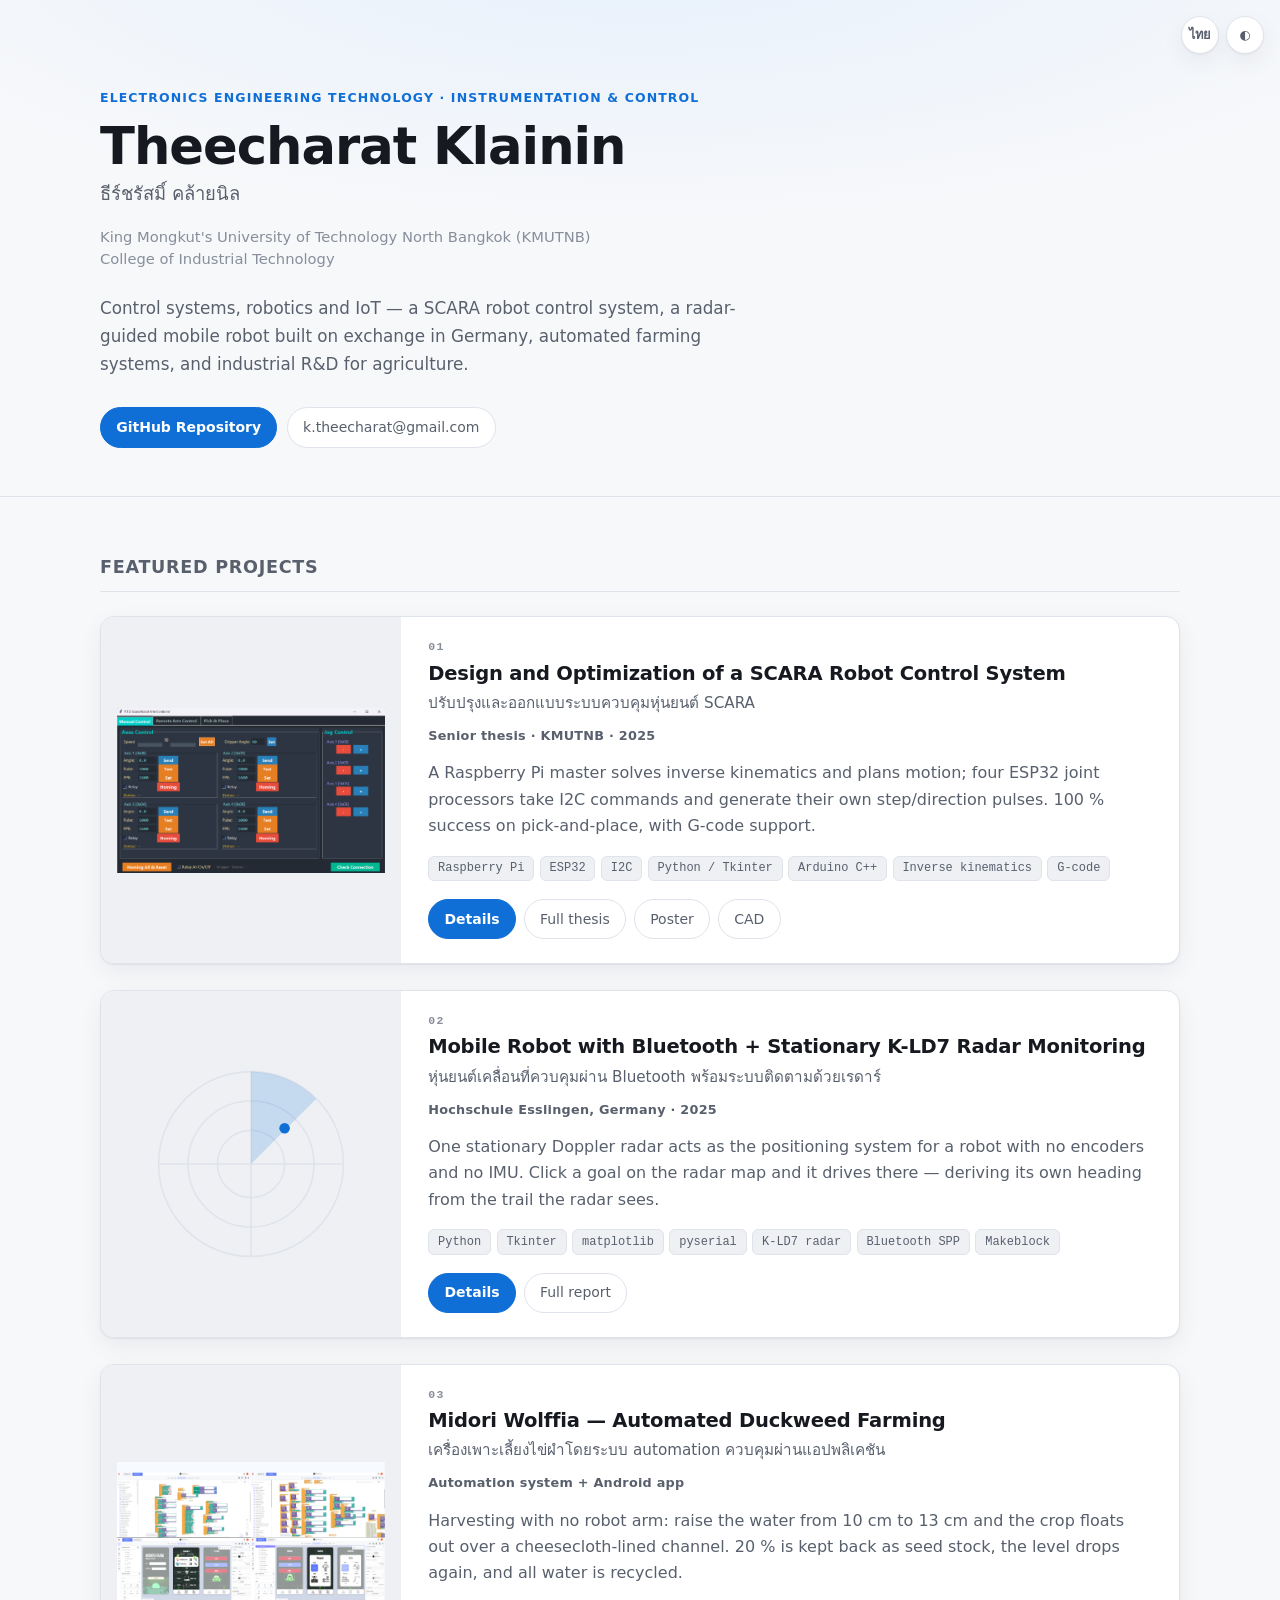
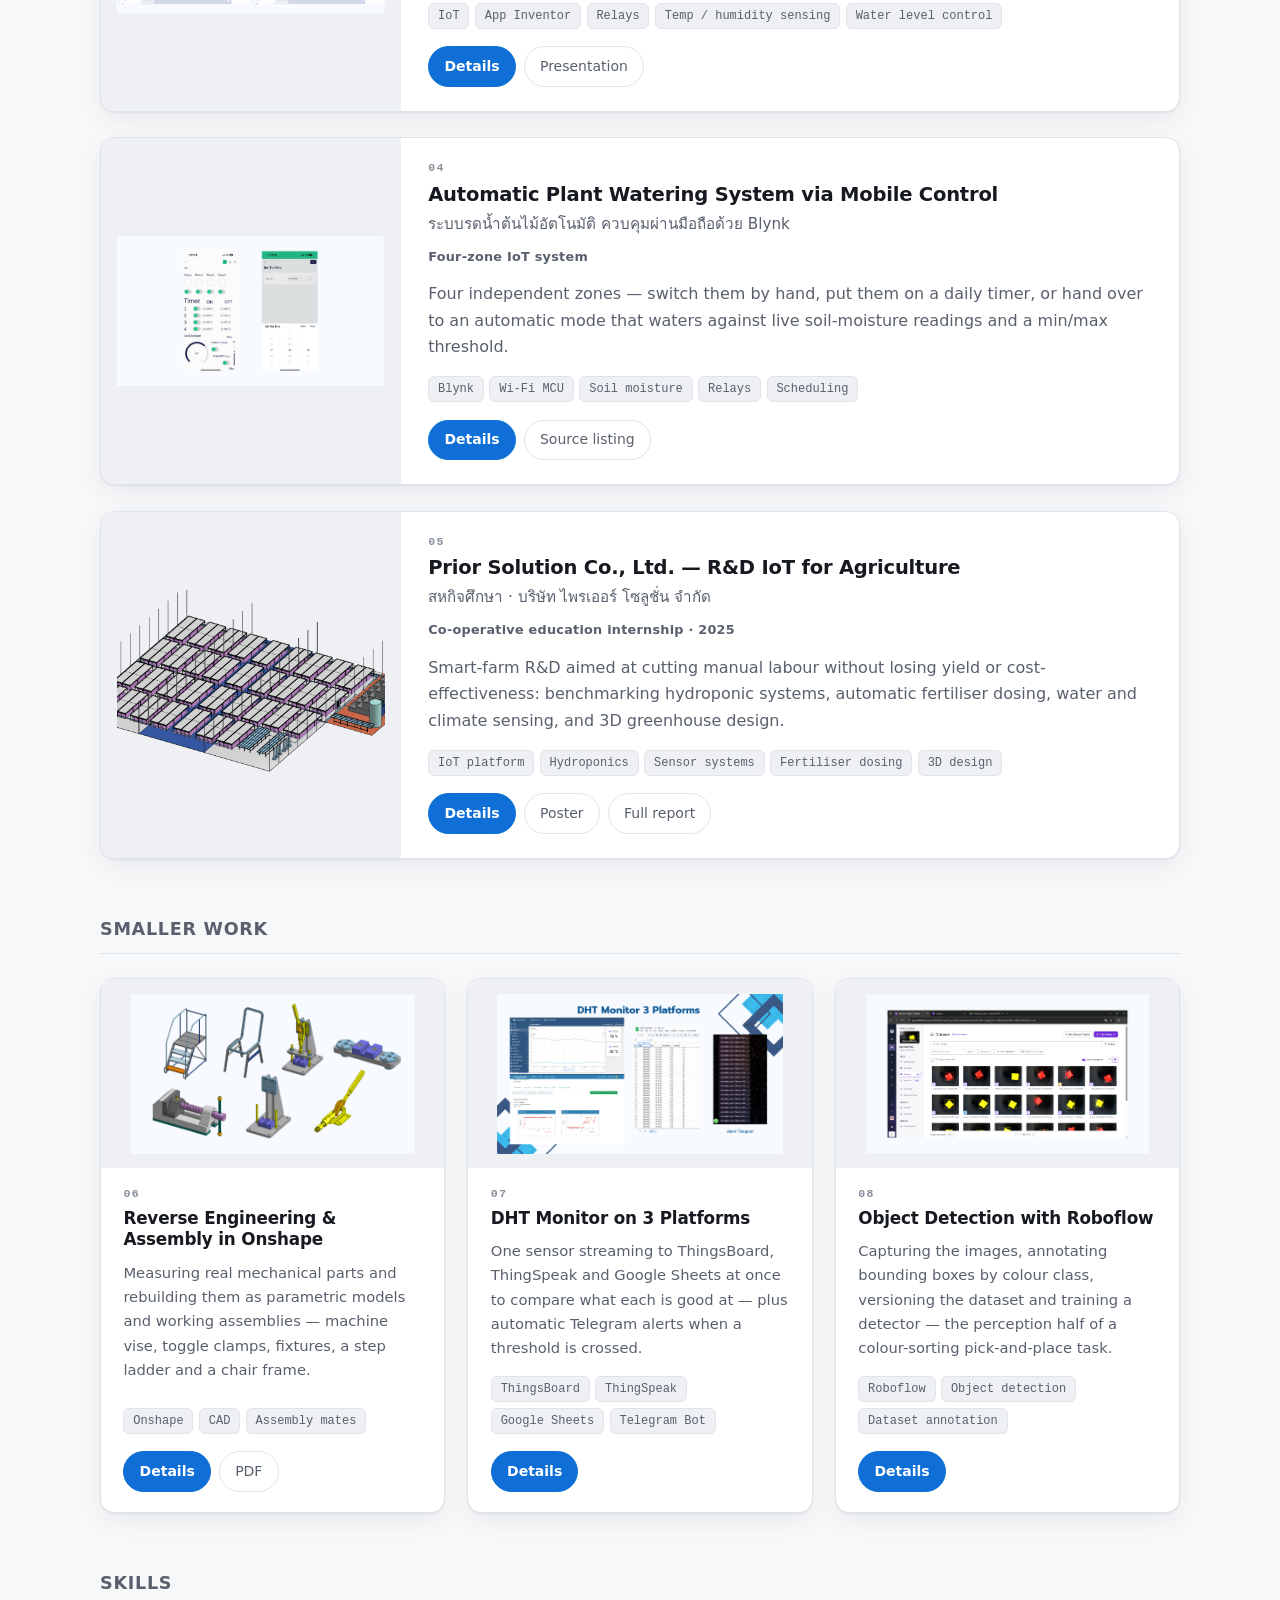
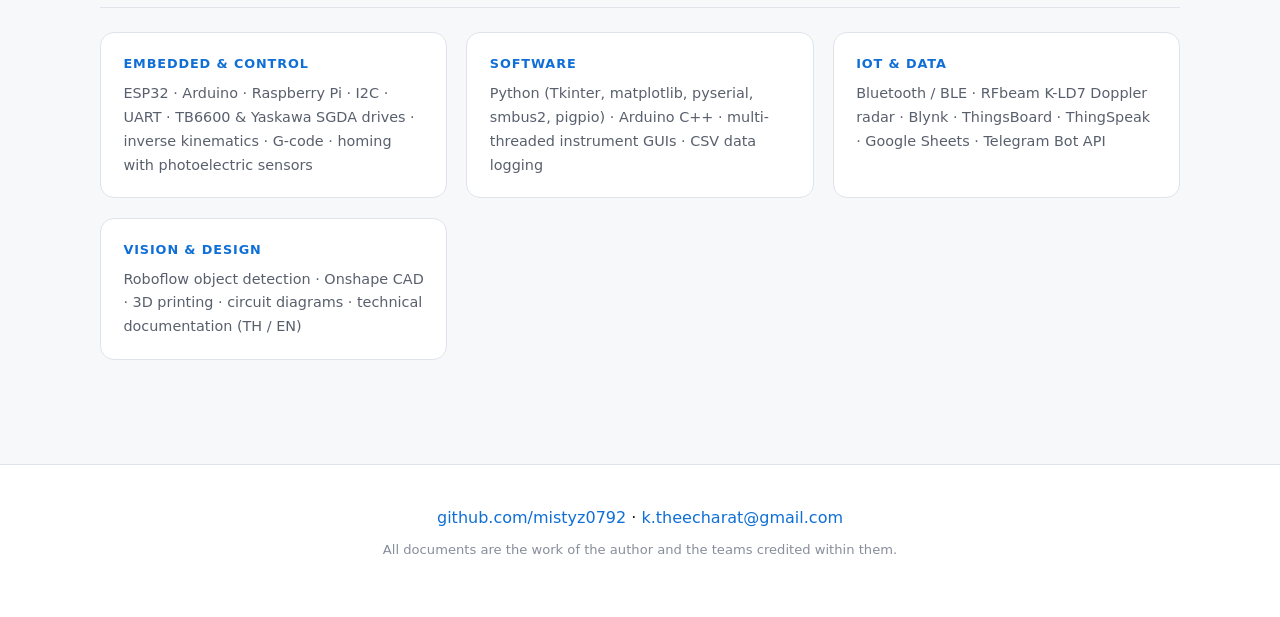
==== index.html @ d974984c "Add engineering portfolio with eight projects Collects control-systems, robotics and IoT work into o" ====
<!DOCTYPE html>
<html lang="th" data-lang="th">
<head>
<meta charset="utf-8">
<meta name="viewport" content="width=device-width, initial-scale=1">
<title>Theecharat Klainin — Engineering Portfolio</title>
<meta name="description" content="Control systems, robotics and IoT portfolio — SCARA robot control, radar-guided mobile robot, farm automation and industrial R&D.">
<link rel="stylesheet" href="assets/style.css">
<link rel="icon" href="data:image/svg+xml,<svg xmlns='http://www.w3.org/2000/svg' viewBox='0 0 100 100'><text y='.9em' font-size='90'>🤖</text></svg>">
</head>
<body>

<div class="controls">
  <button id="lang-toggle" type="button" aria-label="Switch language">EN</button>
  <button id="theme-toggle" type="button" aria-label="Switch theme">◐</button>
</div>

<header class="hero">
  <div class="wrap">
    <p class="eyebrow">Electronics Engineering Technology · Instrumentation &amp; Control</p>
    <h1>Theecharat Klainin</h1>
    <p class="thai-name">ธีร์ชรัสมิ์ คล้ายนิล</p>
    <p class="affil">King Mongkut's University of Technology North Bangkok (KMUTNB)<br>College of Industrial Technology</p>

    <p class="lede">
      <span class="th">รวมผลงานด้านระบบควบคุม หุ่นยนต์ และ IoT — ตั้งแต่ปริญญานิพนธ์ควบคุมหุ่นยนต์ SCARA,
      โปรเจกต์หุ่นยนต์กับเรดาร์ที่ประเทศเยอรมนี, ระบบฟาร์มอัตโนมัติ ไปจนถึงงานฝึกงาน R&amp;D ด้าน IoT การเกษตร</span>
      <span class="en">Control systems, robotics and IoT — a SCARA robot control system, a radar-guided mobile robot
      built on exchange in Germany, automated farming systems, and industrial R&amp;D for agriculture.</span>
    </p>

    <div class="links">
      <a class="btn primary" href="https://github.com/mistyz0792/portfolio">GitHub Repository</a>
      <a class="btn" href="mailto:k.theecharat@gmail.com">k.theecharat@gmail.com</a>
    </div>
  </div>
</header>

<main class="wrap">

  <section>
    <h2><span class="th">ผลงานหลัก</span><span class="en">Featured projects</span></h2>

    <article class="card">
      <a class="shot" href="projects/01-scara-robot-control/images/control-gui-01.png">
        <img src="projects/01-scara-robot-control/images/control-gui-01.png" alt="SCARA control GUI" loading="lazy">
      </a>
      <div class="body">
        <div class="num">01</div>
        <h3>Design and Optimization of a SCARA Robot Control System</h3>
        <p class="sub">ปรับปรุงและออกแบบระบบควบคุมหุ่นยนต์ SCARA</p>
        <p class="meta"><span class="th">ปริญญานิพนธ์ · KMUTNB · 2568</span><span class="en">Senior thesis · KMUTNB · 2025</span></p>
        <p>
          <span class="th">Raspberry Pi ทำหน้าที่ Master คำนวณจลนศาสตร์ผกผันและวางแผนการเคลื่อนที่ ส่วน ESP32 ประจำแต่ละข้อต่อ
          รับคำสั่งผ่าน I2C แล้วสร้างสัญญาณพัลส์ควบคุมมอเตอร์เอง ทดสอบ pick-and-place สำเร็จทุกครั้ง และอ่าน G-code ได้</span>
          <span class="en">A Raspberry Pi master solves inverse kinematics and plans motion; four ESP32 joint processors take
          I2C commands and generate their own step/direction pulses. 100 % success on pick-and-place, with G-code support.</span>
        </p>
        <ul class="tags"><li>Raspberry Pi</li><li>ESP32</li><li>I2C</li><li>Python / Tkinter</li><li>Arduino C++</li><li>Inverse kinematics</li><li>G-code</li></ul>
        <div class="actions">
          <a class="btn primary" href="https://github.com/mistyz0792/portfolio/tree/main/projects/01-scara-robot-control"><span class="th">รายละเอียด</span><span class="en">Details</span></a>
          <a class="btn" href="projects/01-scara-robot-control/docs/thesis-full.pdf"><span class="th">เล่มฉบับเต็ม</span><span class="en">Full thesis</span></a>
          <a class="btn" href="projects/01-scara-robot-control/docs/poster.pdf"><span class="th">โปสเตอร์</span><span class="en">Poster</span></a>
          <a class="btn" href="https://cad.onshape.com/documents/4489548dec43b75017a02eb4/w/150e8646fc0df473b1573c5d/e/71491090db7d655e8ac9f38e">CAD</a>
        </div>
      </div>
    </article>

    <article class="card">
      <div class="shot radar" aria-hidden="true">
        <svg viewBox="0 0 200 200" role="img">
          <circle cx="100" cy="100" r="88" class="r-ring"/><circle cx="100" cy="100" r="60" class="r-ring"/><circle cx="100" cy="100" r="32" class="r-ring"/>
          <line x1="100" y1="12" x2="100" y2="188" class="r-ring"/><line x1="12" y1="100" x2="188" y2="100" class="r-ring"/>
          <path d="M100 100 L100 12 A88 88 0 0 1 162 38 Z" class="r-sweep"/>
          <circle cx="132" cy="66" r="5" class="r-dot"/>
        </svg>
      </div>
      <div class="body">
        <div class="num">02</div>
        <h3>Mobile Robot with Bluetooth + Stationary K-LD7 Radar Monitoring</h3>
        <p class="sub">หุ่นยนต์เคลื่อนที่ควบคุมผ่าน Bluetooth พร้อมระบบติดตามด้วยเรดาร์</p>
        <p class="meta"><span class="th">Hochschule Esslingen, เยอรมนี · 2025</span><span class="en">Hochschule Esslingen, Germany · 2025</span></p>
        <p>
          <span class="th">เรดาร์ Doppler ตัวเดียวที่ติดตั้งอยู่กับที่ ทำหน้าที่เป็นระบบระบุตำแหน่งให้หุ่นยนต์ที่ไม่มีทั้ง encoder และ IMU
          ผู้ใช้คลิกจุดเป้าหมายบนแผนที่เรดาร์แล้วหุ่นยนต์ขับไปเอง โดยหาทิศทางจากรอยเดินที่เรดาร์จับได้</span>
          <span class="en">One stationary Doppler radar acts as the positioning system for a robot with no encoders and no IMU.
          Click a goal on the radar map and it drives there — deriving its own heading from the trail the radar sees.</span>
        </p>
        <ul class="tags"><li>Python</li><li>Tkinter</li><li>matplotlib</li><li>pyserial</li><li>K-LD7 radar</li><li>Bluetooth SPP</li><li>Makeblock</li></ul>
        <div class="actions">
          <a class="btn primary" href="https://github.com/mistyz0792/portfolio/tree/main/projects/02-mobile-robot-kld7-radar"><span class="th">รายละเอียด</span><span class="en">Details</span></a>
          <a class="btn" href="projects/02-mobile-robot-kld7-radar/docs/project-report-esslingen.pdf"><span class="th">รายงานฉบับเต็ม</span><span class="en">Full report</span></a>
        </div>
      </div>
    </article>

    <article class="card">
      <a class="shot" href="projects/03-wolffia-farming-automation/images/app-inventor-screens.png">
        <img src="projects/03-wolffia-farming-automation/images/app-inventor-screens.png" alt="Midori Wolffia app screens" loading="lazy">
      </a>
      <div class="body">
        <div class="num">03</div>
        <h3>Midori Wolffia — Automated Duckweed Farming</h3>
        <p class="sub">เครื่องเพาะเลี้ยงไข่ผำโดยระบบ automation ควบคุมผ่านแอปพลิเคชัน</p>
        <p class="meta"><span class="th">โปรเจกต์ระบบอัตโนมัติ + แอป Android</span><span class="en">Automation system + Android app</span></p>
        <p>
          <span class="th">เก็บเกี่ยวไข่ผำโดยไม่ใช้แขนกล — ใช้การเพิ่มระดับน้ำจาก 10 เป็น 13 ซม. ให้ผลผลิตไหลล้นลงรางที่มีผ้าขาวบางกรอง
          เหลือแม่พันธุ์ไว้ 20% แล้วลดระดับกลับ น้ำหมุนเวียนใช้ซ้ำทั้งหมด</span>
          <span class="en">Harvesting with no robot arm: raise the water from 10 cm to 13 cm and the crop floats out over a
          cheesecloth-lined channel. 20 % is kept back as seed stock, the level drops again, and all water is recycled.</span>
        </p>
        <ul class="tags"><li>IoT</li><li>App Inventor</li><li>Relays</li><li>Temp / humidity sensing</li><li>Water level control</li></ul>
        <div class="actions">
          <a class="btn primary" href="https://github.com/mistyz0792/portfolio/tree/main/projects/03-wolffia-farming-automation"><span class="th">รายละเอียด</span><span class="en">Details</span></a>
          <a class="btn" href="projects/03-wolffia-farming-automation/docs/presentation.pdf"><span class="th">สไลด์นำเสนอ</span><span class="en">Presentation</span></a>
        </div>
      </div>
    </article>

    <article class="card">
      <a class="shot" href="projects/04-plant-watering-blynk/images/blynk-dashboard.png">
        <img src="projects/04-plant-watering-blynk/images/blynk-dashboard.png" alt="Blynk dashboard" loading="lazy">
      </a>
      <div class="body">
        <div class="num">04</div>
        <h3>Automatic Plant Watering System via Mobile Control</h3>
        <p class="sub">ระบบรดน้ำต้นไม้อัตโนมัติ ควบคุมผ่านมือถือด้วย Blynk</p>
        <p class="meta"><span class="th">ระบบ IoT 4 โซน</span><span class="en">Four-zone IoT system</span></p>
        <p>
          <span class="th">รดน้ำ 4 โซนแยกกัน สั่งเองก็ได้ ตั้งเวลารายวันก็ได้ หรือปล่อยให้โหมดอัตโนมัติตัดสินใจจากค่าความชื้นในดิน
          ตามเกณฑ์ Min–Max ที่ตั้งไว้</span>
          <span class="en">Four independent zones — switch them by hand, put them on a daily timer, or hand over to an
          automatic mode that waters against live soil-moisture readings and a min/max threshold.</span>
        </p>
        <ul class="tags"><li>Blynk</li><li>Wi-Fi MCU</li><li>Soil moisture</li><li>Relays</li><li>Scheduling</li></ul>
        <div class="actions">
          <a class="btn primary" href="https://github.com/mistyz0792/portfolio/tree/main/projects/04-plant-watering-blynk"><span class="th">รายละเอียด</span><span class="en">Details</span></a>
          <a class="btn" href="projects/04-plant-watering-blynk/docs/source-code-listing-blynk.pdf"><span class="th">โค้ด</span><span class="en">Source listing</span></a>
        </div>
      </div>
    </article>

    <article class="card">
      <a class="shot" href="projects/05-internship-prior-solution/images/greenhouse-render-02.png">
        <img src="projects/05-internship-prior-solution/images/greenhouse-render-02.png" alt="Greenhouse 3D render" loading="lazy">
      </a>
      <div class="body">
        <div class="num">05</div>
        <h3>Prior Solution Co., Ltd. — R&amp;D IoT for Agriculture</h3>
        <p class="sub">สหกิจศึกษา · บริษัท ไพรเออร์ โซลูชั่น จำกัด</p>
        <p class="meta"><span class="th">ฝึกงานสหกิจศึกษา · 2/2568</span><span class="en">Co-operative education internship · 2025</span></p>
        <p>
          <span class="th">R&amp;D ฟาร์มอัจฉริยะ เป้าหมายคือลดการใช้แรงงานโดยยังคงประสิทธิภาพและความคุ้มค่า
          ทดลองเปรียบเทียบระบบไฮโดรโปนิกส์หลายแบบ ทำระบบเติมปุ๋ยอัตโนมัติ เซนเซอร์น้ำ/อากาศ และออกแบบโรงเรือน 3D</span>
          <span class="en">Smart-farm R&amp;D aimed at cutting manual labour without losing yield or cost-effectiveness:
          benchmarking hydroponic systems, automatic fertiliser dosing, water and climate sensing, and 3D greenhouse design.</span>
        </p>
        <ul class="tags"><li>IoT platform</li><li>Hydroponics</li><li>Sensor systems</li><li>Fertiliser dosing</li><li>3D design</li></ul>
        <div class="actions">
          <a class="btn primary" href="https://github.com/mistyz0792/portfolio/tree/main/projects/05-internship-prior-solution"><span class="th">รายละเอียด</span><span class="en">Details</span></a>
          <a class="btn" href="projects/05-internship-prior-solution/docs/internship-poster.pdf"><span class="th">โปสเตอร์</span><span class="en">Poster</span></a>
          <a class="btn" href="projects/05-internship-prior-solution/docs/internship-report.pdf"><span class="th">รายงานฉบับเต็ม</span><span class="en">Full report</span></a>
        </div>
      </div>
    </article>
  </section>

  <section>
    <h2><span class="th">ผลงานย่อย</span><span class="en">Smaller work</span></h2>
    <div class="grid">

      <article class="mini">
        <a class="shot" href="projects/06-cad-reverse-engineering/images/onshape-models.png">
          <img src="projects/06-cad-reverse-engineering/images/onshape-models.png" alt="Onshape models" loading="lazy">
        </a>
        <div class="body">
          <div class="num">06</div>
          <h3>Reverse Engineering &amp; Assembly in Onshape</h3>
          <p>
            <span class="th">ถอดแบบชิ้นงานเครื่องกลจากของจริงแล้วสร้างเป็นโมเดล 3D และ assembly — ปากกาจับชิ้นงาน,
            toggle clamp, จิ๊กยึด, บันไดมีล้อ, โครงเก้าอี้</span>
            <span class="en">Measuring real mechanical parts and rebuilding them as parametric models and working
            assemblies — machine vise, toggle clamps, fixtures, a step ladder and a chair frame.</span>
          </p>
          <ul class="tags"><li>Onshape</li><li>CAD</li><li>Assembly mates</li></ul>
          <div class="actions">
            <a class="btn primary" href="https://github.com/mistyz0792/portfolio/tree/main/projects/06-cad-reverse-engineering"><span class="th">รายละเอียด</span><span class="en">Details</span></a>
            <a class="btn" href="projects/06-cad-reverse-engineering/docs/reverse-engineering-assembly-practice.pdf">PDF</a>
          </div>
        </div>
      </article>

      <article class="mini">
        <a class="shot" href="projects/07-dht-monitor-3-platforms/images/dashboards-overview.png">
          <img src="projects/07-dht-monitor-3-platforms/images/dashboards-overview.png" alt="IoT dashboards" loading="lazy">
        </a>
        <div class="body">
          <div class="num">07</div>
          <h3>DHT Monitor on 3 Platforms</h3>
          <p>
            <span class="th">เซนเซอร์ตัวเดียวส่งข้อมูลขึ้น ThingsBoard, ThingSpeak และ Google Sheets พร้อมกัน
            เพื่อเทียบว่าแต่ละแบบเหมาะกับงานไหน พร้อมแจ้งเตือนผ่าน Telegram เมื่อค่าเกินเกณฑ์</span>
            <span class="en">One sensor streaming to ThingsBoard, ThingSpeak and Google Sheets at once to compare what each
            is good at — plus automatic Telegram alerts when a threshold is crossed.</span>
          </p>
          <ul class="tags"><li>ThingsBoard</li><li>ThingSpeak</li><li>Google Sheets</li><li>Telegram Bot</li></ul>
          <div class="actions">
            <a class="btn primary" href="https://github.com/mistyz0792/portfolio/tree/main/projects/07-dht-monitor-3-platforms"><span class="th">รายละเอียด</span><span class="en">Details</span></a>
          </div>
        </div>
      </article>

      <article class="mini">
        <a class="shot" href="projects/08-object-detection-roboflow/images/roboflow-dataset.png">
          <img src="projects/08-object-detection-roboflow/images/roboflow-dataset.png" alt="Roboflow dataset" loading="lazy">
        </a>
        <div class="body">
          <div class="num">08</div>
          <h3>Object Detection with Roboflow</h3>
          <p>
            <span class="th">ถ่ายภาพเอง ติด bounding box แยกคลาสตามสี จัดเวอร์ชัน dataset แล้วเทรนโมเดลตรวจจับวัตถุ —
            เป็นครึ่งหนึ่งของงาน pick-and-place ที่ต้องคัดแยกชิ้นงานก่อนหยิบ</span>
            <span class="en">Capturing the images, annotating bounding boxes by colour class, versioning the dataset and
            training a detector — the perception half of a colour-sorting pick-and-place task.</span>
          </p>
          <ul class="tags"><li>Roboflow</li><li>Object detection</li><li>Dataset annotation</li></ul>
          <div class="actions">
            <a class="btn primary" href="https://github.com/mistyz0792/portfolio/tree/main/projects/08-object-detection-roboflow"><span class="th">รายละเอียด</span><span class="en">Details</span></a>
          </div>
        </div>
      </article>

    </div>
  </section>

  <section>
    <h2><span class="th">ทักษะ</span><span class="en">Skills</span></h2>
    <div class="skills">
      <div>
        <h4>Embedded &amp; Control</h4>
        <p>ESP32 · Arduino · Raspberry Pi · I2C · UART · TB6600 &amp; Yaskawa SGDA drives · inverse kinematics · G-code · homing with photoelectric sensors</p>
      </div>
      <div>
        <h4>Software</h4>
        <p>Python (Tkinter, matplotlib, pyserial, smbus2, pigpio) · Arduino C++ · multi-threaded instrument GUIs · CSV data logging</p>
      </div>
      <div>
        <h4>IoT &amp; Data</h4>
        <p>Bluetooth / BLE · RFbeam K-LD7 Doppler radar · Blynk · ThingsBoard · ThingSpeak · Google Sheets · Telegram Bot API</p>
      </div>
      <div>
        <h4>Vision &amp; Design</h4>
        <p>Roboflow object detection · Onshape CAD · 3D printing · circuit diagrams · technical documentation (TH / EN)</p>
      </div>
    </div>
  </section>

</main>

<footer>
  <div class="wrap">
    <p>
      <a href="https://github.com/mistyz0792">github.com/mistyz0792</a> ·
      <a href="mailto:k.theecharat@gmail.com">k.theecharat@gmail.com</a>
    </p>
    <p class="fine">
      <span class="th">เอกสารประกอบทั้งหมดเป็นผลงานของผู้จัดทำและทีมตามที่ระบุในแต่ละเล่ม</span>
      <span class="en">All documents are the work of the author and the teams credited within them.</span>
    </p>
  </div>
</footer>

<script src="assets/app.js"></script>
</body>
</html>
---- assets/style.css ----
/* Theecharat Klainin — engineering portfolio
   Self-contained: no external fonts, no CDN. Light/dark aware. */

:root {
  --bg: #f7f8fa;
  --bg-elev: #ffffff;
  --bg-sunken: #eef0f4;
  --fg: #16191f;
  --fg-dim: #59606d;
  --fg-faint: #878e9b;
  --line: #dfe3ea;
  --accent: #0f6fd6;
  --accent-soft: #e6f0fc;
  --shadow: 0 1px 2px rgba(16, 24, 40, .06), 0 8px 24px rgba(16, 24, 40, .06);
  --radius: 14px;
}

html[data-theme="dark"] {
  --bg: #0e1116;
  --bg-elev: #161b22;
  --bg-sunken: #0a0d12;
  --fg: #e7ebf1;
  --fg-dim: #9aa4b2;
  --fg-faint: #6d7684;
  --line: #262d38;
  --accent: #58a6ff;
  --accent-soft: #12243c;
  --shadow: 0 1px 2px rgba(0, 0, 0, .4), 0 8px 28px rgba(0, 0, 0, .35);
}

@media (prefers-color-scheme: dark) {
  html:not([data-theme="light"]) {
    --bg: #0e1116;
    --bg-elev: #161b22;
    --bg-sunken: #0a0d12;
    --fg: #e7ebf1;
    --fg-dim: #9aa4b2;
    --fg-faint: #6d7684;
    --line: #262d38;
    --accent: #58a6ff;
    --accent-soft: #12243c;
    --shadow: 0 1px 2px rgba(0, 0, 0, .4), 0 8px 28px rgba(0, 0, 0, .35);
  }
}

* { box-sizing: border-box; }

body {
  margin: 0;
  background: var(--bg);
  color: var(--fg);
  font-family: "Segoe UI", "IBM Plex Sans Thai", "Noto Sans Thai", system-ui, -apple-system, sans-serif;
  font-size: 16px;
  line-height: 1.65;
  -webkit-font-smoothing: antialiased;
}

.wrap { width: min(1080px, 100% - 2.5rem); margin-inline: auto; }

a { color: var(--accent); text-decoration: none; }
a:hover { text-decoration: underline; }

/* --- language switching ------------------------------------------------- */
html[data-lang="th"] .en, html[data-lang="en"] .th { display: none; }

/* --- floating controls -------------------------------------------------- */
.controls {
  position: fixed; top: 1rem; right: 1rem; z-index: 20;
  display: flex; gap: .4rem;
}
.controls button {
  min-width: 2.4rem; height: 2.4rem;
  border: 1px solid var(--line); border-radius: 999px;
  background: var(--bg-elev); color: var(--fg-dim);
  font: 600 .8rem/1 "Segoe UI", system-ui, sans-serif;
  cursor: pointer; box-shadow: var(--shadow);
  transition: color .15s, border-color .15s;
}
.controls button:hover { color: var(--accent); border-color: var(--accent); }

/* --- hero --------------------------------------------------------------- */
.hero {
  padding: 5.5rem 0 3rem;
  background:
    radial-gradient(1200px 400px at 50% -12%, var(--accent-soft), transparent 70%),
    var(--bg);
  border-bottom: 1px solid var(--line);
}
.eyebrow {
  margin: 0 0 .6rem; color: var(--accent);
  font-size: .78rem; font-weight: 700; letter-spacing: .09em; text-transform: uppercase;
}
.hero h1 { margin: 0; font-size: clamp(2.1rem, 6vw, 3.2rem); line-height: 1.1; letter-spacing: -.02em; }
.thai-name { margin: .3rem 0 0; font-size: 1.15rem; color: var(--fg-dim); }
.affil { margin: 1rem 0 0; color: var(--fg-faint); font-size: .92rem; line-height: 1.5; }
.lede { margin: 1.6rem 0 0; max-width: 62ch; font-size: 1.05rem; color: var(--fg-dim); }
.links { display: flex; flex-wrap: wrap; gap: .6rem; margin-top: 1.8rem; }

/* --- buttons ------------------------------------------------------------ */
.btn {
  display: inline-block; padding: .48rem .95rem;
  border: 1px solid var(--line); border-radius: 999px;
  background: var(--bg-elev); color: var(--fg-dim);
  font-size: .875rem; font-weight: 500; white-space: nowrap;
  transition: border-color .15s, color .15s, background .15s;
}
.btn:hover { border-color: var(--accent); color: var(--accent); text-decoration: none; }
.btn.primary { background: var(--accent); border-color: var(--accent); color: #fff; font-weight: 600; }
.btn.primary:hover { filter: brightness(1.1); color: #fff; }

/* --- sections ----------------------------------------------------------- */
main { padding-block: 3.5rem 1rem; }
section { margin-bottom: 3.5rem; }
section > h2 {
  margin: 0 0 1.5rem; padding-bottom: .6rem;
  border-bottom: 1px solid var(--line);
  font-size: 1.1rem; font-weight: 700; letter-spacing: .04em; text-transform: uppercase;
  color: var(--fg-dim);
}

/* --- featured cards ----------------------------------------------------- */
.card {
  display: grid; grid-template-columns: 300px 1fr; gap: 0;
  margin-bottom: 1.6rem;
  background: var(--bg-elev); border: 1px solid var(--line);
  border-radius: var(--radius); box-shadow: var(--shadow); overflow: hidden;
}
/* Screenshots and renders are shown whole (contain) rather than cropped —
   a cropped dashboard or GUI loses the very thing it is meant to show. */
.card .shot { background: var(--bg-sunken); display: grid; place-items: center; padding: 1rem; }
.card .shot img { width: 100%; height: 100%; max-height: 320px; object-fit: contain; display: block; }
.card .body { padding: 1.5rem 1.7rem; min-width: 0; }

.num {
  font: 700 .72rem/1 ui-monospace, "Cascadia Mono", Consolas, monospace;
  letter-spacing: .12em; color: var(--fg-faint); margin-bottom: .5rem;
}
.card h3, .mini h3 { margin: 0; font-size: 1.22rem; line-height: 1.3; letter-spacing: -.01em; }
.mini h3 { font-size: 1.05rem; }
.sub { margin: .3rem 0 0; color: var(--fg-dim); font-size: .95rem; }
.meta {
  margin: .55rem 0 .9rem; font-size: .8rem; color: var(--fg-faint);
  font-weight: 600; letter-spacing: .02em;
}
.card p, .mini p { color: var(--fg-dim); }
.card .body > p:not(.sub):not(.meta) { margin: 0 0 1rem; }

.tags { display: flex; flex-wrap: wrap; gap: .35rem; margin: 0 0 1.1rem; padding: 0; list-style: none; }
.tags li {
  padding: .18rem .55rem; border-radius: 6px;
  background: var(--bg-sunken); border: 1px solid var(--line);
  font: 500 .75rem/1.5 ui-monospace, "Cascadia Mono", Consolas, monospace;
  color: var(--fg-dim);
}
.actions { display: flex; flex-wrap: wrap; gap: .5rem; }

/* radar placeholder for the project with no screenshot */
.shot.radar { display: grid; place-items: center; padding: 1.5rem; }
.shot.radar svg { width: 100%; max-width: 210px; height: auto; }
.r-ring { fill: none; stroke: var(--line); stroke-width: 1.5; }
.r-sweep { fill: var(--accent); opacity: .18; }
.r-dot { fill: var(--accent); }

/* --- mini grid ---------------------------------------------------------- */
.grid { display: grid; grid-template-columns: repeat(auto-fit, minmax(300px, 1fr)); gap: 1.4rem; }
.mini {
  display: flex; flex-direction: column;
  background: var(--bg-elev); border: 1px solid var(--line);
  border-radius: var(--radius); box-shadow: var(--shadow); overflow: hidden;
}
.mini .shot { display: grid; place-items: center; background: var(--bg-sunken); padding: .9rem; }
.mini .shot img { width: 100%; height: 160px; object-fit: contain; display: block; }
.mini .body { padding: 1.25rem 1.4rem; display: flex; flex-direction: column; flex: 1; }
.mini .body > p { margin: .6rem 0 1rem; font-size: .92rem; flex: 1; }

/* --- skills ------------------------------------------------------------- */
.skills { display: grid; grid-template-columns: repeat(auto-fit, minmax(260px, 1fr)); gap: 1.2rem; }
.skills > div {
  padding: 1.25rem 1.4rem;
  background: var(--bg-elev); border: 1px solid var(--line); border-radius: var(--radius);
}
.skills h4 {
  margin: 0 0 .5rem; font-size: .8rem; font-weight: 700;
  letter-spacing: .07em; text-transform: uppercase; color: var(--accent);
}
.skills p { margin: 0; font-size: .9rem; color: var(--fg-dim); }

/* --- footer ------------------------------------------------------------- */
footer {
  margin-top: 2rem; padding: 2.5rem 0 3rem;
  border-top: 1px solid var(--line); background: var(--bg-elev);
  text-align: center;
}
footer p { margin: 0 0 .5rem; }
.fine { color: var(--fg-faint); font-size: .82rem; }

/* --- responsive --------------------------------------------------------- */
@media (max-width: 760px) {
  .hero { padding-top: 4.5rem; }
  .card { grid-template-columns: 1fr; }
  .card .shot img { height: 200px; }
  .card .body { padding: 1.3rem; }
}
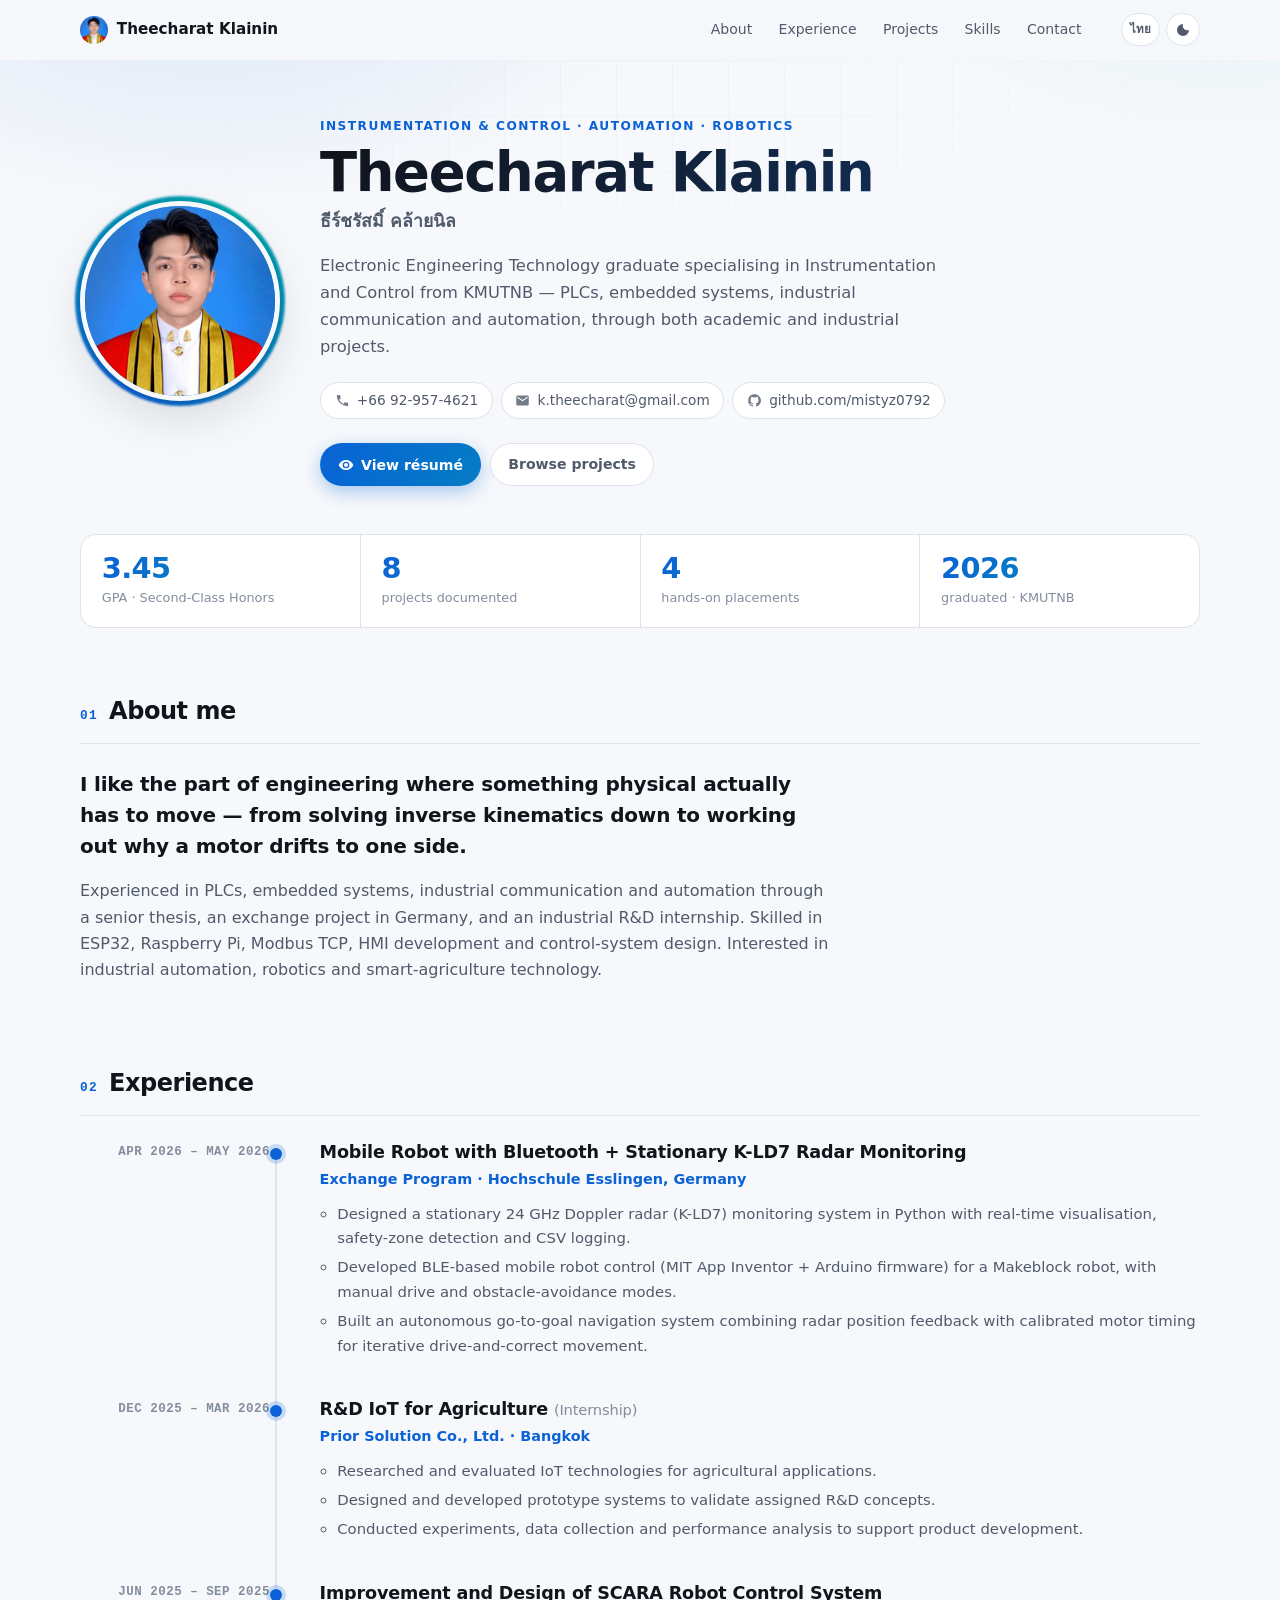
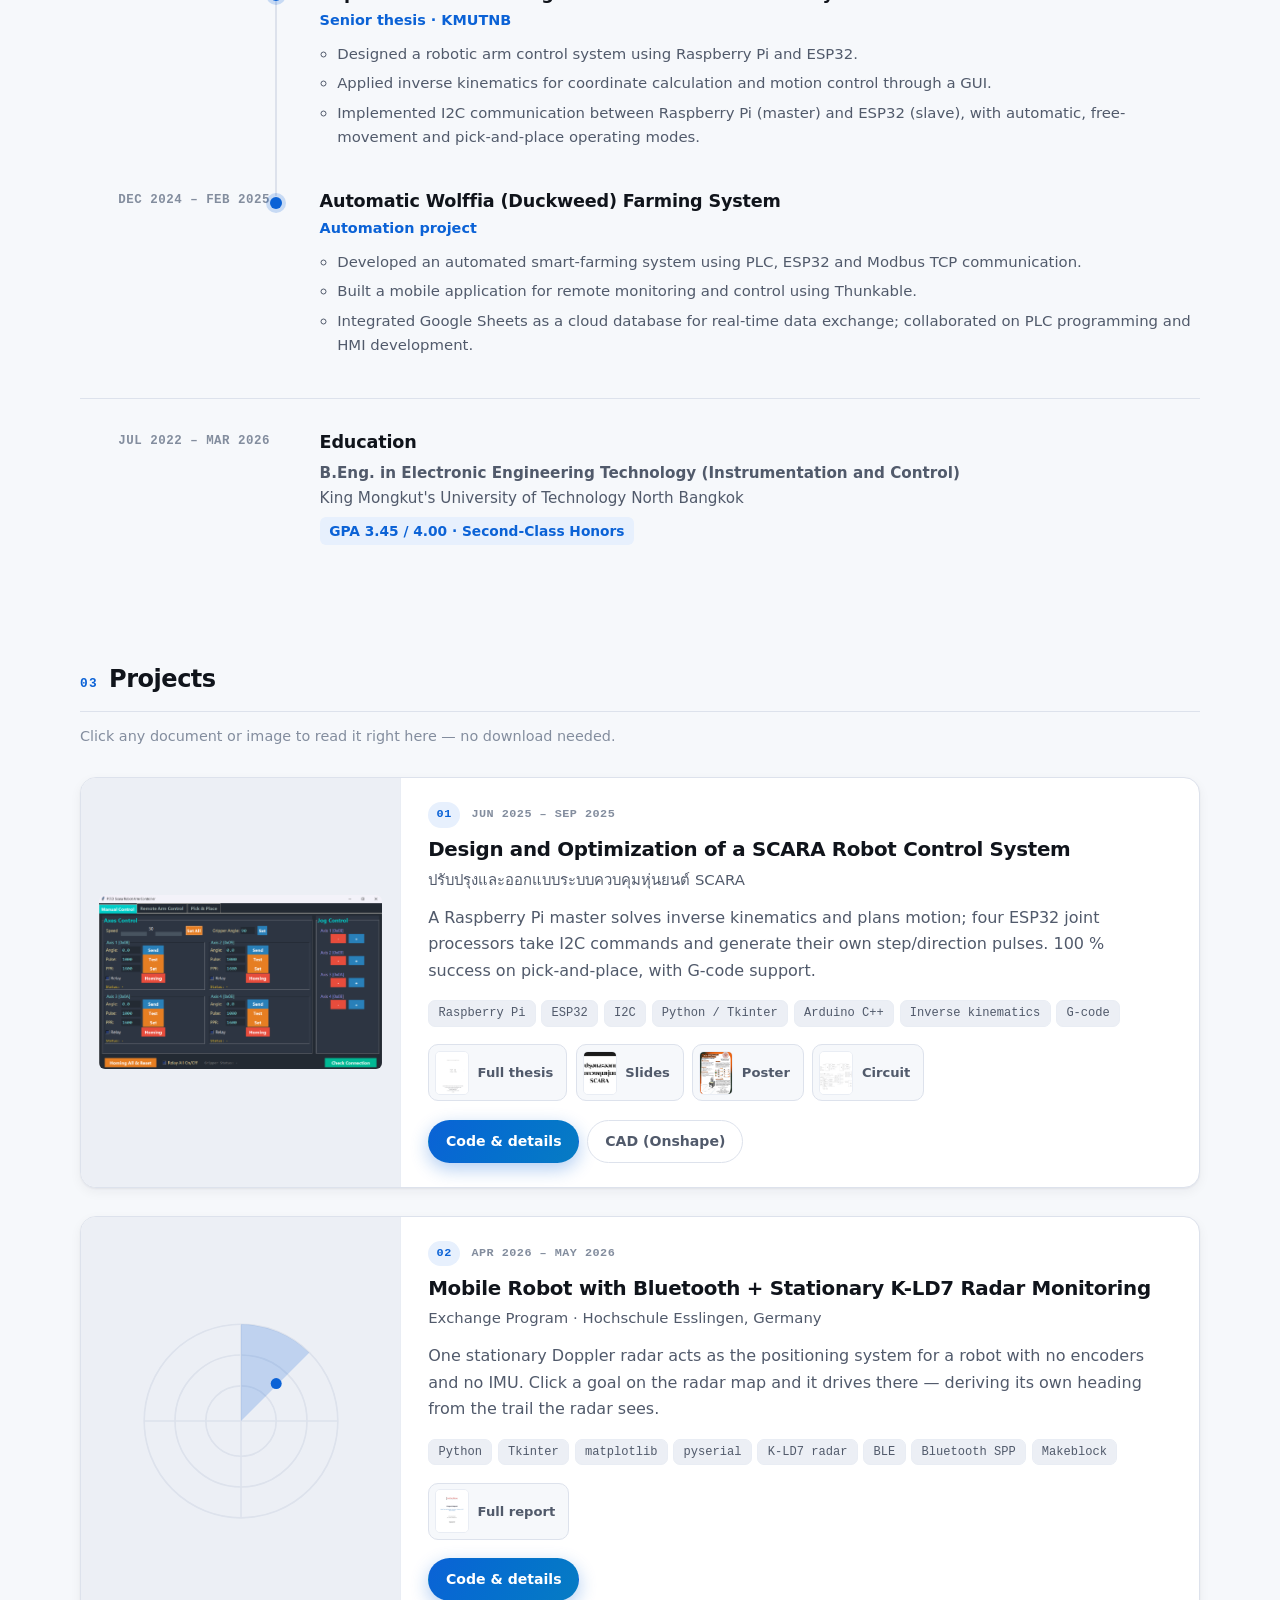
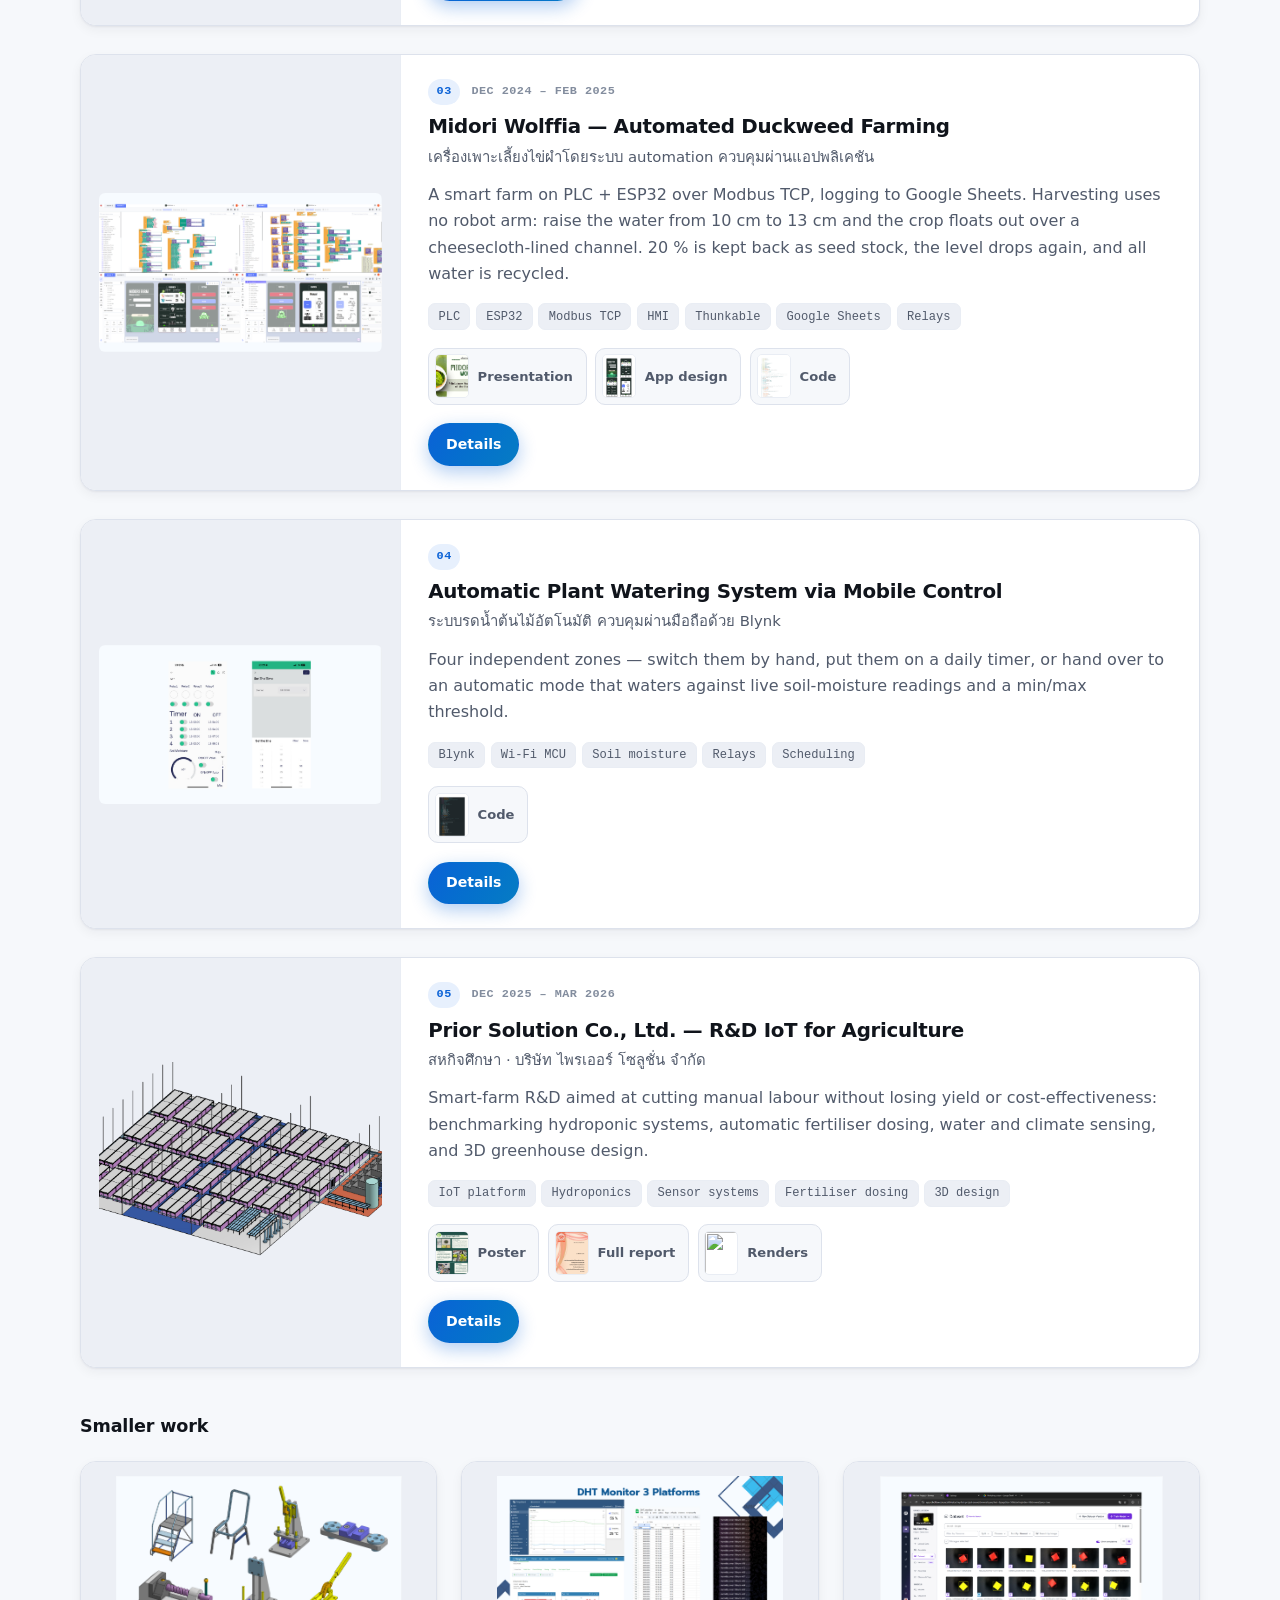
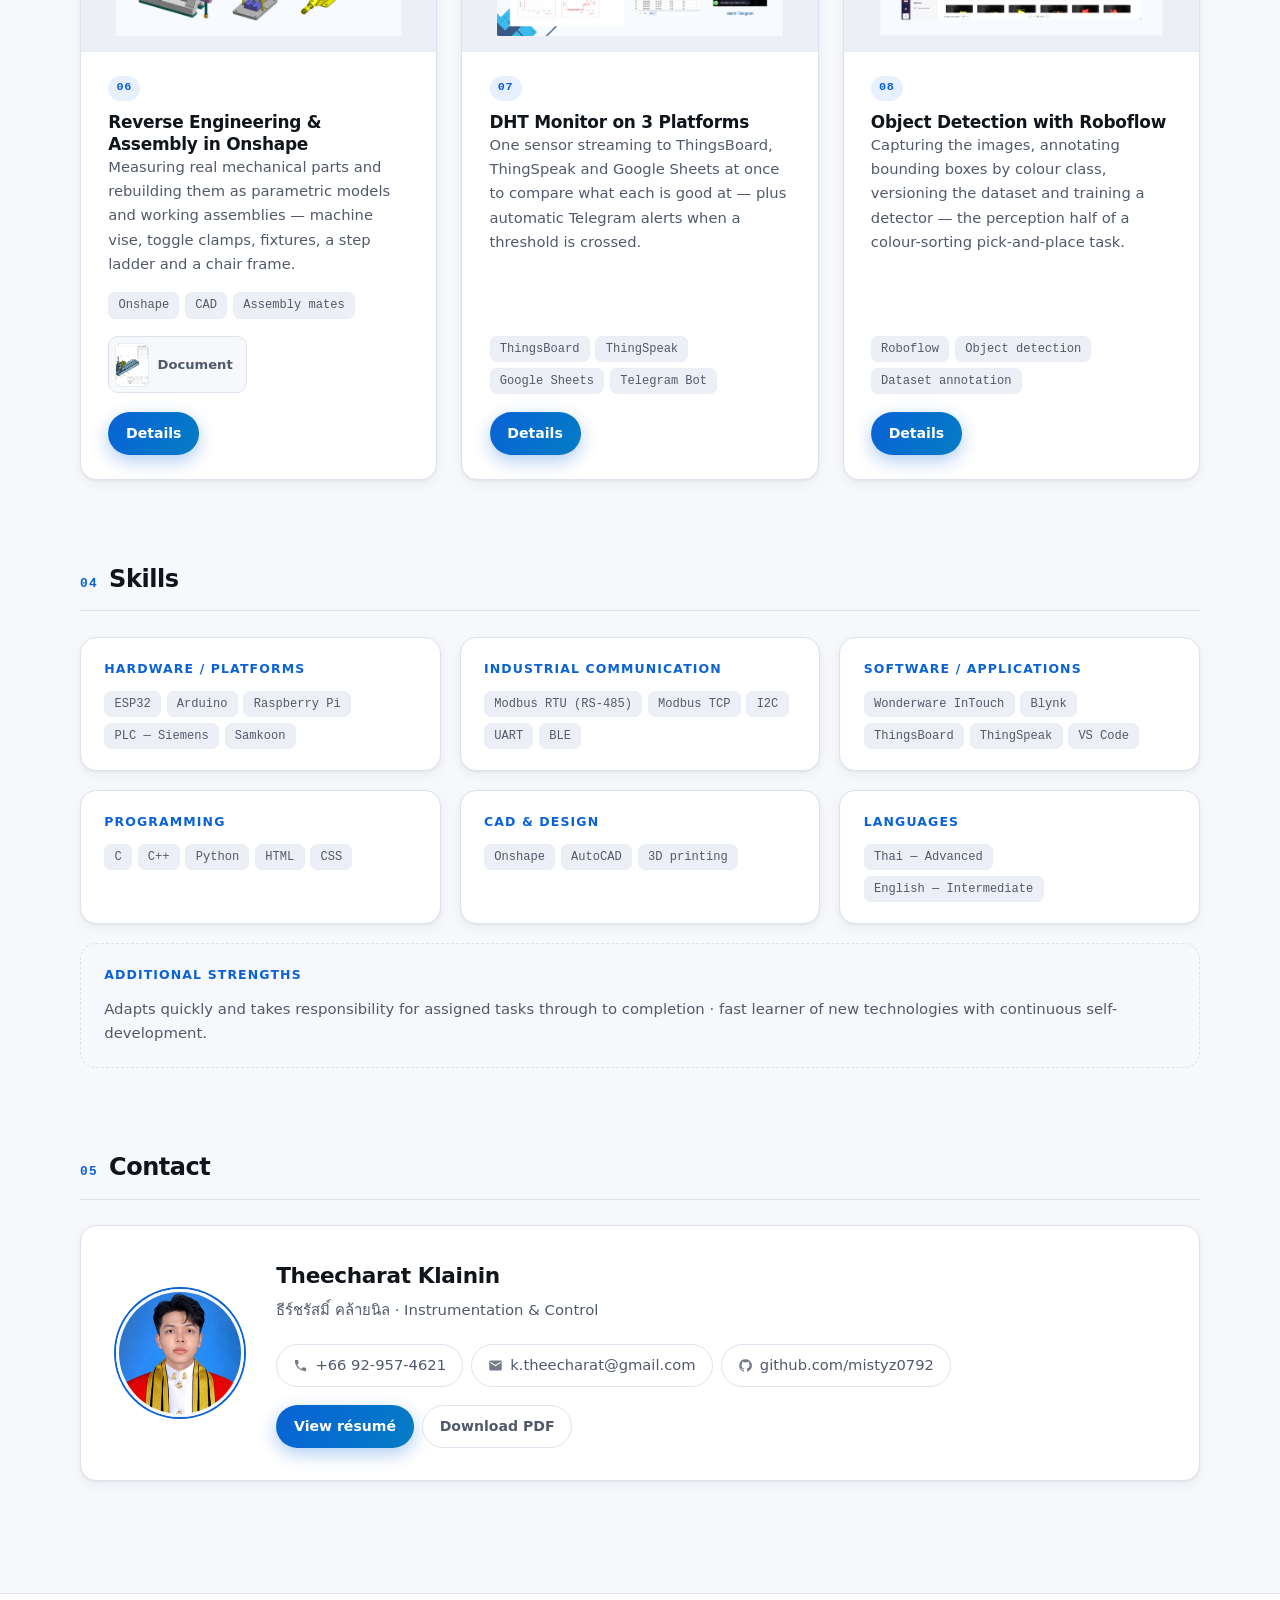
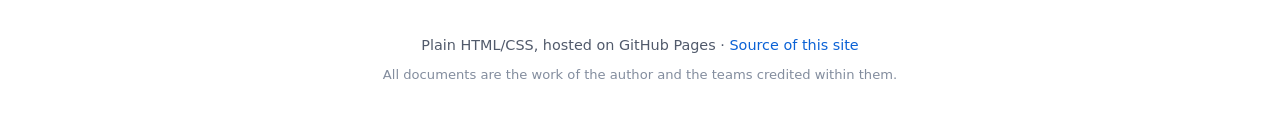
==== commit 9a81aee8: "Add resume and rebuild the site around an inline document viewer Site: - Redesigned around a portrai" ====
--- a/index.html
+++ b/index.html
@@ -4,265 +4,529 @@
 <meta charset="utf-8">
 <meta name="viewport" content="width=device-width, initial-scale=1">
 <title>Theecharat Klainin — Engineering Portfolio</title>
-<meta name="description" content="Control systems, robotics and IoT portfolio — SCARA robot control, radar-guided mobile robot, farm automation and industrial R&D.">
+<meta name="description" content="Instrumentation &amp; Control engineer — SCARA robot control, K-LD7 radar-guided mobile robot, PLC farm automation and industrial IoT R&amp;D.">
+<meta property="og:title" content="Theecharat Klainin — Engineering Portfolio">
+<meta property="og:description" content="Instrumentation &amp; Control engineer. SCARA robot control, radar-guided mobile robot, PLC farm automation, industrial IoT R&amp;D.">
+<meta property="og:image" content="https://mistyz0792.github.io/portfolio/assets/photo.jpg">
 <link rel="stylesheet" href="assets/style.css">
 <link rel="icon" href="data:image/svg+xml,<svg xmlns='http://www.w3.org/2000/svg' viewBox='0 0 100 100'><text y='.9em' font-size='90'>🤖</text></svg>">
 </head>
 <body>
 
-<div class="controls">
-  <button id="lang-toggle" type="button" aria-label="Switch language">EN</button>
-  <button id="theme-toggle" type="button" aria-label="Switch theme">◐</button>
-</div>
-
-<header class="hero">
+<a class="skip" href="#about"><span class="th">ข้ามไปเนื้อหา</span><span class="en">Skip to content</span></a>
+
+<nav id="nav">
+  <div class="wrap nav-inner">
+    <a class="brand" href="#top">
+      <img src="assets/photo.jpg" alt="">
+      <span>Theecharat&nbsp;Klainin</span>
+    </a>
+    <div class="nav-links">
+      <a href="#about"><span class="th">เกี่ยวกับ</span><span class="en">About</span></a>
+      <a href="#experience"><span class="th">ประสบการณ์</span><span class="en">Experience</span></a>
+      <a href="#projects"><span class="th">ผลงาน</span><span class="en">Projects</span></a>
+      <a href="#skills"><span class="th">ทักษะ</span><span class="en">Skills</span></a>
+      <a href="#contact"><span class="th">ติดต่อ</span><span class="en">Contact</span></a>
+    </div>
+    <div class="nav-actions">
+      <button id="lang-toggle" type="button" aria-label="Switch language">EN</button>
+      <button id="theme-toggle" type="button" aria-label="Switch theme">
+        <svg viewBox="0 0 24 24" width="16" height="16" aria-hidden="true"><path d="M12 3a9 9 0 1 0 9 9 7 7 0 0 1-9-9z" fill="currentColor"/></svg>
+      </button>
+    </div>
+  </div>
+</nav>
+
+<!-- ============================ HERO ============================ -->
+<header id="top" class="hero">
+  <div class="hero-bg" aria-hidden="true"></div>
+  <div class="wrap hero-inner">
+    <div class="portrait">
+      <img src="assets/photo.jpg" alt="Theecharat Klainin">
+    </div>
+
+    <div class="hero-text">
+      <p class="eyebrow">Instrumentation &amp; Control · Automation · Robotics</p>
+      <h1>Theecharat Klainin</h1>
+      <p class="thai-name">ธีร์ชรัสมิ์ คล้ายนิล</p>
+      <p class="lede">
+        <span class="th">วิศวกรรมอิเล็กทรอนิกส์ (เครื่องมือวัดและควบคุม) จาก มจพ. —
+        ทำงานกับ PLC, ระบบสมองกลฝังตัว, การสื่อสารในงานอุตสาหกรรม และระบบอัตโนมัติ
+        ผ่านโปรเจกต์ทั้งในมหาวิทยาลัยและในโรงงานจริง</span>
+        <span class="en">Electronic Engineering Technology graduate specialising in Instrumentation and Control from
+        KMUTNB — PLCs, embedded systems, industrial communication and automation, through both academic and
+        industrial projects.</span>
+      </p>
+
+      <ul class="contact-chips">
+        <li><a href="tel:+66929574621">
+          <svg viewBox="0 0 24 24" aria-hidden="true"><path d="M6.6 10.8a15.1 15.1 0 0 0 6.6 6.6l2.2-2.2a1 1 0 0 1 1-.24 11.4 11.4 0 0 0 3.6.58 1 1 0 0 1 1 1V20a1 1 0 0 1-1 1A17 17 0 0 1 3 4a1 1 0 0 1 1-1h3.5a1 1 0 0 1 1 1 11.4 11.4 0 0 0 .58 3.6 1 1 0 0 1-.25 1z" fill="currentColor"/></svg>
+          +66 92-957-4621</a></li>
+        <li><a href="mailto:k.theecharat@gmail.com">
+          <svg viewBox="0 0 24 24" aria-hidden="true"><path d="M20 4H4a2 2 0 0 0-2 2v12a2 2 0 0 0 2 2h16a2 2 0 0 0 2-2V6a2 2 0 0 0-2-2zm0 4-8 5-8-5V6l8 5 8-5z" fill="currentColor"/></svg>
+          k.theecharat@gmail.com</a></li>
+        <li><a href="https://github.com/mistyz0792">
+          <svg viewBox="0 0 24 24" aria-hidden="true"><path d="M12 2a10 10 0 0 0-3.16 19.5c.5.08.68-.22.68-.48v-1.7C6.73 19.9 6.14 18 6.14 18a2.7 2.7 0 0 0-1.13-1.49c-.92-.63.07-.62.07-.62a2.14 2.14 0 0 1 1.56 1.05 2.17 2.17 0 0 0 2.96.85 2.18 2.18 0 0 1 .65-1.37c-2.22-.25-4.55-1.11-4.55-4.94a3.87 3.87 0 0 1 1.03-2.69 3.6 3.6 0 0 1 .1-2.64s.84-.27 2.75 1.03a9.4 9.4 0 0 1 5 0c1.91-1.3 2.75-1.03 2.75-1.03a3.6 3.6 0 0 1 .1 2.64 3.87 3.87 0 0 1 1.03 2.69c0 3.84-2.34 4.69-4.57 4.93a2.43 2.43 0 0 1 .69 1.88v2.79c0 .27.18.58.69.48A10 10 0 0 0 12 2z" fill="currentColor"/></svg>
+          github.com/mistyz0792</a></li>
+      </ul>
+
+      <div class="hero-cta">
+        <button class="btn primary" type="button"
+                data-view="docs/resume-theecharat-klainin.pdf"
+                data-type="pdf"
+                data-preview="assets/previews/resume-theecharat-klainin.png"
+                data-title-th="เรซูเม่ — Theecharat Klainin"
+                data-title-en="Résumé — Theecharat Klainin">
+          <svg viewBox="0 0 24 24" aria-hidden="true"><path d="M12 4.5C7 4.5 2.7 7.6 1 12c1.7 4.4 6 7.5 11 7.5s9.3-3.1 11-7.5c-1.7-4.4-6-7.5-11-7.5zm0 12.5a5 5 0 1 1 0-10 5 5 0 0 1 0 10zm0-8a3 3 0 1 0 0 6 3 3 0 0 0 0-6z" fill="currentColor"/></svg>
+          <span class="th">ดูเรซูเม่</span><span class="en">View résumé</span>
+        </button>
+        <a class="btn" href="#projects"><span class="th">ดูผลงานทั้งหมด</span><span class="en">Browse projects</span></a>
+      </div>
+    </div>
+  </div>
+
   <div class="wrap">
-    <p class="eyebrow">Electronics Engineering Technology · Instrumentation &amp; Control</p>
-    <h1>Theecharat Klainin</h1>
-    <p class="thai-name">ธีร์ชรัสมิ์ คล้ายนิล</p>
-    <p class="affil">King Mongkut's University of Technology North Bangkok (KMUTNB)<br>College of Industrial Technology</p>
-
-    <p class="lede">
-      <span class="th">รวมผลงานด้านระบบควบคุม หุ่นยนต์ และ IoT — ตั้งแต่ปริญญานิพนธ์ควบคุมหุ่นยนต์ SCARA,
-      โปรเจกต์หุ่นยนต์กับเรดาร์ที่ประเทศเยอรมนี, ระบบฟาร์มอัตโนมัติ ไปจนถึงงานฝึกงาน R&amp;D ด้าน IoT การเกษตร</span>
-      <span class="en">Control systems, robotics and IoT — a SCARA robot control system, a radar-guided mobile robot
-      built on exchange in Germany, automated farming systems, and industrial R&amp;D for agriculture.</span>
+    <ul class="stats">
+      <li><b>3.45</b><span class="th">เกรดเฉลี่ย · เกียรตินิยมอันดับ 2</span><span class="en">GPA · Second-Class Honors</span></li>
+      <li><b>8</b><span class="th">ผลงานในพอร์ต</span><span class="en">projects documented</span></li>
+      <li><b>4</b><span class="th">ประสบการณ์งานจริง</span><span class="en">hands-on placements</span></li>
+      <li><b>2026</b><span class="th">จบการศึกษา · มจพ.</span><span class="en">graduated · KMUTNB</span></li>
+    </ul>
+  </div>
+</header>
+
+<main>
+
+<!-- ============================ ABOUT ============================ -->
+<section id="about" class="wrap reveal">
+  <h2><span class="num">01</span><span class="th">เกี่ยวกับผม</span><span class="en">About me</span></h2>
+  <div class="about">
+    <p class="big">
+      <span class="th">ผมสนใจงานที่ต้อง “ทำให้ของจริงขยับได้” — ตั้งแต่คำนวณจลนศาสตร์ผกผัน
+      ไปจนถึงหาสาเหตุว่าทำไมมอเตอร์ถึงเดินเบี้ยว</span>
+      <span class="en">I like the part of engineering where something physical actually has to move —
+      from solving inverse kinematics down to working out why a motor drifts to one side.</span>
     </p>
-
-    <div class="links">
-      <a class="btn primary" href="https://github.com/mistyz0792/portfolio">GitHub Repository</a>
-      <a class="btn" href="mailto:k.theecharat@gmail.com">k.theecharat@gmail.com</a>
-    </div>
-  </div>
-</header>
-
-<main class="wrap">
-
-  <section>
-    <h2><span class="th">ผลงานหลัก</span><span class="en">Featured projects</span></h2>
-
-    <article class="card">
-      <a class="shot" href="projects/01-scara-robot-control/images/control-gui-01.png">
-        <img src="projects/01-scara-robot-control/images/control-gui-01.png" alt="SCARA control GUI" loading="lazy">
-      </a>
+    <p>
+      <span class="th">มีประสบการณ์กับ PLC, ระบบสมองกลฝังตัว, การสื่อสารในงานอุตสาหกรรม และระบบอัตโนมัติ
+      ทั้งจากปริญญานิพนธ์ การไปแลกเปลี่ยนที่เยอรมนี และการฝึกงาน R&amp;D ในบริษัท
+      ถนัด ESP32, Raspberry Pi, Modbus TCP, การพัฒนา HMI และการออกแบบระบบควบคุม
+      สนใจงานด้าน Industrial Automation, Robotics และ Smart Agriculture</span>
+      <span class="en">Experienced in PLCs, embedded systems, industrial communication and automation through a senior
+      thesis, an exchange project in Germany, and an industrial R&amp;D internship. Skilled in ESP32, Raspberry Pi,
+      Modbus TCP, HMI development and control-system design. Interested in industrial automation, robotics and
+      smart-agriculture technology.</span>
+    </p>
+  </div>
+</section>
+
+<!-- ========================== EXPERIENCE ========================== -->
+<section id="experience" class="wrap reveal">
+  <h2><span class="num">02</span><span class="th">ประสบการณ์</span><span class="en">Experience</span></h2>
+
+  <ol class="timeline">
+    <li>
+      <div class="when">APR 2026 – MAY 2026</div>
+      <div class="what">
+        <h3>Mobile Robot with Bluetooth + Stationary K-LD7 Radar Monitoring</h3>
+        <p class="where">Exchange Program · Hochschule Esslingen, Germany</p>
+        <ul>
+          <li><span class="th">ออกแบบระบบมอนิเตอร์ด้วยเรดาร์ Doppler 24 GHz (K-LD7) ด้วย Python พร้อมกราฟเรียลไทม์ ตรวจจับโซนปลอดภัย และบันทึก CSV</span>
+              <span class="en">Designed a stationary 24 GHz Doppler radar (K-LD7) monitoring system in Python with real-time visualisation, safety-zone detection and CSV logging.</span></li>
+          <li><span class="th">พัฒนาการควบคุมหุ่นยนต์ผ่าน BLE (MIT App Inventor + เฟิร์มแวร์ Arduino) บนหุ่น Makeblock ทั้งโหมดขับเองและโหมดหลบสิ่งกีดขวาง</span>
+              <span class="en">Developed BLE-based mobile robot control (MIT App Inventor + Arduino firmware) for a Makeblock robot, with manual drive and obstacle-avoidance modes.</span></li>
+          <li><span class="th">สร้างระบบนำทางอัตโนมัติ go-to-goal โดยรวมตำแหน่งจากเรดาร์เข้ากับการจับเวลามอเตอร์ที่คาลิเบรตไว้ ขับ–แก้ทิศซ้ำจนถึงพิกัดเป้าหมาย</span>
+              <span class="en">Built an autonomous go-to-goal navigation system combining radar position feedback with calibrated motor timing for iterative drive-and-correct movement.</span></li>
+        </ul>
+      </div>
+    </li>
+
+    <li>
+      <div class="when">DEC 2025 – MAR 2026</div>
+      <div class="what">
+        <h3>R&amp;D IoT for Agriculture <span class="role"><span class="th">(ฝึกงาน)</span><span class="en">(Internship)</span></span></h3>
+        <p class="where">Prior Solution Co., Ltd. · Bangkok</p>
+        <ul>
+          <li><span class="th">ศึกษาและประเมินเทคโนโลยี IoT สำหรับงานเกษตร</span>
+              <span class="en">Researched and evaluated IoT technologies for agricultural applications.</span></li>
+          <li><span class="th">ออกแบบและพัฒนาระบบต้นแบบเพื่อพิสูจน์แนวคิด R&amp;D ที่ได้รับมอบหมาย</span>
+              <span class="en">Designed and developed prototype systems to validate assigned R&amp;D concepts.</span></li>
+          <li><span class="th">ทดลอง เก็บข้อมูล และวิเคราะห์ประสิทธิภาพเพื่อสนับสนุนการพัฒนาผลิตภัณฑ์</span>
+              <span class="en">Conducted experiments, data collection and performance analysis to support product development.</span></li>
+        </ul>
+      </div>
+    </li>
+
+    <li>
+      <div class="when">JUN 2025 – SEP 2025</div>
+      <div class="what">
+        <h3>Improvement and Design of SCARA Robot Control System</h3>
+        <p class="where"><span class="th">ปริญญานิพนธ์ · มจพ.</span><span class="en">Senior thesis · KMUTNB</span></p>
+        <ul>
+          <li><span class="th">ออกแบบระบบควบคุมแขนกลด้วย Raspberry Pi และ ESP32</span>
+              <span class="en">Designed a robotic arm control system using Raspberry Pi and ESP32.</span></li>
+          <li><span class="th">ใช้ Inverse Kinematics คำนวณพิกัดและควบคุมการเคลื่อนที่ผ่าน GUI</span>
+              <span class="en">Applied inverse kinematics for coordinate calculation and motion control through a GUI.</span></li>
+          <li><span class="th">ทำการสื่อสาร I2C ระหว่าง Raspberry Pi (master) กับ ESP32 (slave) และเขียนโหมดทำงานทั้งอัตโนมัติ เคลื่อนที่อิสระ และหยิบ-วางชิ้นงาน</span>
+              <span class="en">Implemented I2C communication between Raspberry Pi (master) and ESP32 (slave), with automatic, free-movement and pick-and-place operating modes.</span></li>
+        </ul>
+      </div>
+    </li>
+
+    <li>
+      <div class="when">DEC 2024 – FEB 2025</div>
+      <div class="what">
+        <h3>Automatic Wolffia (Duckweed) Farming System</h3>
+        <p class="where"><span class="th">โปรเจกต์ระบบอัตโนมัติ</span><span class="en">Automation project</span></p>
+        <ul>
+          <li><span class="th">พัฒนาระบบฟาร์มอัจฉริยะอัตโนมัติด้วย PLC, ESP32 และการสื่อสาร Modbus TCP</span>
+              <span class="en">Developed an automated smart-farming system using PLC, ESP32 and Modbus TCP communication.</span></li>
+          <li><span class="th">สร้างแอปมือถือด้วย Thunkable สำหรับมอนิเตอร์และสั่งงานระยะไกล</span>
+              <span class="en">Built a mobile application for remote monitoring and control using Thunkable.</span></li>
+          <li><span class="th">เชื่อม Google Sheets เป็นฐานข้อมูลคลาวด์เพื่อแลกเปลี่ยนข้อมูลแบบเรียลไทม์ และร่วมเขียนโปรแกรม PLC กับพัฒนา HMI</span>
+              <span class="en">Integrated Google Sheets as a cloud database for real-time data exchange; collaborated on PLC programming and HMI development.</span></li>
+        </ul>
+      </div>
+    </li>
+  </ol>
+
+  <div class="education">
+    <div class="when">JUL 2022 – MAR 2026</div>
+    <div class="what">
+      <h3><span class="th">การศึกษา</span><span class="en">Education</span></h3>
+      <p><strong>B.Eng. in Electronic Engineering Technology (Instrumentation and Control)</strong><br>
+      King Mongkut's University of Technology North Bangkok<br>
+      <span class="hl">GPA 3.45 / 4.00 · <span class="th">เกียรตินิยมอันดับ 2</span><span class="en">Second-Class Honors</span></span></p>
+    </div>
+  </div>
+</section>
+
+<!-- =========================== PROJECTS =========================== -->
+<section id="projects" class="wrap reveal">
+  <h2><span class="num">03</span><span class="th">ผลงาน</span><span class="en">Projects</span></h2>
+  <p class="section-note">
+    <span class="th">กดที่เอกสารหรือรูปใดก็ได้เพื่อเปิดดูในหน้านี้เลย ไม่ต้องดาวน์โหลด</span>
+    <span class="en">Click any document or image to read it right here — no download needed.</span>
+  </p>
+
+  <!-- 01 -->
+  <article class="card">
+    <button class="shot" type="button"
+            data-view="projects/01-scara-robot-control/images/control-gui-01.png" data-type="img"
+            data-title-th="หน้าจอโปรแกรมควบคุม SCARA" data-title-en="SCARA control GUI">
+      <img src="projects/01-scara-robot-control/images/control-gui-01.png" alt="SCARA control GUI" loading="lazy">
+    </button>
+    <div class="body">
+      <div class="card-top"><span class="pill">01</span><span class="period">JUN 2025 – SEP 2025</span></div>
+      <h3>Design and Optimization of a SCARA Robot Control System</h3>
+      <p class="sub">ปรับปรุงและออกแบบระบบควบคุมหุ่นยนต์ SCARA</p>
+      <p>
+        <span class="th">Raspberry Pi ทำหน้าที่ Master คำนวณจลนศาสตร์ผกผันและวางแผนการเคลื่อนที่ ส่วน ESP32 ประจำแต่ละข้อต่อ
+        รับคำสั่งผ่าน I2C แล้วสร้างสัญญาณพัลส์ควบคุมมอเตอร์เอง ทดสอบ pick-and-place สำเร็จทุกครั้ง และอ่าน G-code ได้</span>
+        <span class="en">A Raspberry Pi master solves inverse kinematics and plans motion; four ESP32 joint processors take
+        I2C commands and generate their own step/direction pulses. 100 % success on pick-and-place, with G-code support.</span>
+      </p>
+      <ul class="tags"><li>Raspberry Pi</li><li>ESP32</li><li>I2C</li><li>Python / Tkinter</li><li>Arduino C++</li><li>Inverse kinematics</li><li>G-code</li></ul>
+
+      <div class="docs">
+        <button class="doc" type="button" data-view="projects/01-scara-robot-control/docs/thesis-full.pdf" data-type="pdf" data-preview="assets/previews/01-thesis-full.png" data-title-th="เล่มปริญญานิพนธ์ (160 หน้า)" data-title-en="Full thesis (160 pages)">
+          <img src="assets/previews/01-thesis-full.png" alt="" loading="lazy"><span class="th">เล่มปริญญานิพนธ์</span><span class="en">Full thesis</span></button>
+        <button class="doc" type="button" data-view="projects/01-scara-robot-control/docs/presentation-slides.pdf" data-type="pdf" data-preview="assets/previews/01-presentation-slides.png" data-title-th="สไลด์นำเสนอ" data-title-en="Presentation slides">
+          <img src="assets/previews/01-presentation-slides.png" alt="" loading="lazy"><span class="th">สไลด์นำเสนอ</span><span class="en">Slides</span></button>
+        <button class="doc" type="button" data-view="projects/01-scara-robot-control/docs/poster.pdf" data-type="pdf" data-preview="assets/previews/01-poster.png" data-title-th="โปสเตอร์โครงงาน" data-title-en="Project poster">
+          <img src="assets/previews/01-poster.png" alt="" loading="lazy"><span class="th">โปสเตอร์</span><span class="en">Poster</span></button>
+        <button class="doc" type="button" data-view="projects/01-scara-robot-control/docs/circuit-diagram.pdf" data-type="pdf" data-preview="assets/previews/01-circuit-diagram.png" data-title-th="ผังวงจร" data-title-en="Circuit diagram">
+          <img src="assets/previews/01-circuit-diagram.png" alt="" loading="lazy"><span class="th">ผังวงจร</span><span class="en">Circuit</span></button>
+      </div>
+
+      <div class="actions">
+        <a class="btn primary" href="https://github.com/mistyz0792/portfolio/tree/main/projects/01-scara-robot-control"><span class="th">โค้ดและรายละเอียด</span><span class="en">Code &amp; details</span></a>
+        <a class="btn" href="https://cad.onshape.com/documents/4489548dec43b75017a02eb4/w/150e8646fc0df473b1573c5d/e/71491090db7d655e8ac9f38e">CAD (Onshape)</a>
+      </div>
+    </div>
+  </article>
+
+  <!-- 02 -->
+  <article class="card">
+    <div class="shot radar" aria-hidden="true">
+      <svg viewBox="0 0 200 200" role="img">
+        <circle cx="100" cy="100" r="88" class="r-ring"/><circle cx="100" cy="100" r="60" class="r-ring"/><circle cx="100" cy="100" r="32" class="r-ring"/>
+        <line x1="100" y1="12" x2="100" y2="188" class="r-ring"/><line x1="12" y1="100" x2="188" y2="100" class="r-ring"/>
+        <path d="M100 100 L100 12 A88 88 0 0 1 162 38 Z" class="r-sweep"/>
+        <circle cx="132" cy="66" r="5" class="r-dot"/>
+      </svg>
+    </div>
+    <div class="body">
+      <div class="card-top"><span class="pill">02</span><span class="period">APR 2026 – MAY 2026</span></div>
+      <h3>Mobile Robot with Bluetooth + Stationary K-LD7 Radar Monitoring</h3>
+      <p class="sub">Exchange Program · Hochschule Esslingen, Germany</p>
+      <p>
+        <span class="th">เรดาร์ Doppler ตัวเดียวที่ติดตั้งอยู่กับที่ ทำหน้าที่เป็นระบบระบุตำแหน่งให้หุ่นยนต์ที่ไม่มีทั้ง encoder และ IMU
+        ผู้ใช้คลิกจุดเป้าหมายบนแผนที่เรดาร์แล้วหุ่นยนต์ขับไปเอง โดยหาทิศทางจากรอยเดินที่เรดาร์จับได้</span>
+        <span class="en">One stationary Doppler radar acts as the positioning system for a robot with no encoders and no IMU.
+        Click a goal on the radar map and it drives there — deriving its own heading from the trail the radar sees.</span>
+      </p>
+      <ul class="tags"><li>Python</li><li>Tkinter</li><li>matplotlib</li><li>pyserial</li><li>K-LD7 radar</li><li>BLE</li><li>Bluetooth SPP</li><li>Makeblock</li></ul>
+
+      <div class="docs">
+        <button class="doc" type="button" data-view="projects/02-mobile-robot-kld7-radar/docs/project-report-esslingen.pdf" data-type="pdf" data-preview="assets/previews/02-project-report-esslingen.png" data-title-th="รายงานโครงการ (221 หน้า)" data-title-en="Project report (221 pages)">
+          <img src="assets/previews/02-project-report-esslingen.png" alt="" loading="lazy"><span class="th">รายงานฉบับเต็ม</span><span class="en">Full report</span></button>
+      </div>
+
+      <div class="actions">
+        <a class="btn primary" href="https://github.com/mistyz0792/portfolio/tree/main/projects/02-mobile-robot-kld7-radar"><span class="th">โค้ดและรายละเอียด</span><span class="en">Code &amp; details</span></a>
+      </div>
+    </div>
+  </article>
+
+  <!-- 03 -->
+  <article class="card">
+    <button class="shot" type="button"
+            data-view="projects/03-wolffia-farming-automation/images/app-inventor-screens.png" data-type="img"
+            data-title-th="หน้าจอแอป Midori Wolffia" data-title-en="Midori Wolffia app screens">
+      <img src="projects/03-wolffia-farming-automation/images/app-inventor-screens.png" alt="Midori Wolffia app screens" loading="lazy">
+    </button>
+    <div class="body">
+      <div class="card-top"><span class="pill">03</span><span class="period">DEC 2024 – FEB 2025</span></div>
+      <h3>Midori Wolffia — Automated Duckweed Farming</h3>
+      <p class="sub">เครื่องเพาะเลี้ยงไข่ผำโดยระบบ automation ควบคุมผ่านแอปพลิเคชัน</p>
+      <p>
+        <span class="th">ระบบฟาร์มอัจฉริยะที่ใช้ PLC + ESP32 คุยกันด้วย Modbus TCP เก็บข้อมูลบน Google Sheets
+        เก็บเกี่ยวโดยไม่ใช้แขนกล — เพิ่มระดับน้ำจาก 10 เป็น 13 ซม. ให้ผลผลิตไหลล้นลงรางที่มีผ้าขาวบางกรอง
+        เหลือแม่พันธุ์ไว้ 20% แล้วลดระดับกลับ น้ำหมุนเวียนใช้ซ้ำทั้งหมด</span>
+        <span class="en">A smart farm on PLC + ESP32 over Modbus TCP, logging to Google Sheets. Harvesting uses no robot arm:
+        raise the water from 10 cm to 13 cm and the crop floats out over a cheesecloth-lined channel. 20 % is kept back
+        as seed stock, the level drops again, and all water is recycled.</span>
+      </p>
+      <ul class="tags"><li>PLC</li><li>ESP32</li><li>Modbus TCP</li><li>HMI</li><li>Thunkable</li><li>Google Sheets</li><li>Relays</li></ul>
+
+      <div class="docs">
+        <button class="doc" type="button" data-view="projects/03-wolffia-farming-automation/docs/presentation.pdf" data-type="pdf" data-preview="assets/previews/03-presentation.png" data-title-th="สไลด์นำเสนอ (39 หน้า)" data-title-en="Presentation (39 slides)">
+          <img src="assets/previews/03-presentation.png" alt="" loading="lazy"><span class="th">สไลด์นำเสนอ</span><span class="en">Presentation</span></button>
+        <button class="doc" type="button" data-view="projects/03-wolffia-farming-automation/docs/mobile-app-design.pdf" data-type="pdf" data-preview="assets/previews/03-mobile-app-design.png" data-title-th="การออกแบบแอป" data-title-en="Mobile app design">
+          <img src="assets/previews/03-mobile-app-design.png" alt="" loading="lazy"><span class="th">แบบแอป</span><span class="en">App design</span></button>
+        <button class="doc" type="button" data-view="projects/03-wolffia-farming-automation/docs/source-code-listing.pdf" data-type="pdf" data-preview="assets/previews/03-source-code-listing.png" data-title-th="รวมโค้ดของระบบ" data-title-en="Source code listing">
+          <img src="assets/previews/03-source-code-listing.png" alt="" loading="lazy"><span class="th">โค้ด</span><span class="en">Code</span></button>
+      </div>
+
+      <div class="actions">
+        <a class="btn primary" href="https://github.com/mistyz0792/portfolio/tree/main/projects/03-wolffia-farming-automation"><span class="th">รายละเอียด</span><span class="en">Details</span></a>
+      </div>
+    </div>
+  </article>
+
+  <!-- 04 -->
+  <article class="card">
+    <button class="shot" type="button"
+            data-view="projects/04-plant-watering-blynk/images/blynk-dashboard.png" data-type="img"
+            data-title-th="แดชบอร์ด Blynk" data-title-en="Blynk dashboard">
+      <img src="projects/04-plant-watering-blynk/images/blynk-dashboard.png" alt="Blynk dashboard" loading="lazy">
+    </button>
+    <div class="body">
+      <div class="card-top"><span class="pill">04</span></div>
+      <h3>Automatic Plant Watering System via Mobile Control</h3>
+      <p class="sub">ระบบรดน้ำต้นไม้อัตโนมัติ ควบคุมผ่านมือถือด้วย Blynk</p>
+      <p>
+        <span class="th">รดน้ำ 4 โซนแยกกัน สั่งเองก็ได้ ตั้งเวลารายวันก็ได้ หรือปล่อยให้โหมดอัตโนมัติตัดสินใจจากค่าความชื้นในดิน
+        ตามเกณฑ์ Min–Max ที่ตั้งไว้</span>
+        <span class="en">Four independent zones — switch them by hand, put them on a daily timer, or hand over to an
+        automatic mode that waters against live soil-moisture readings and a min/max threshold.</span>
+      </p>
+      <ul class="tags"><li>Blynk</li><li>Wi-Fi MCU</li><li>Soil moisture</li><li>Relays</li><li>Scheduling</li></ul>
+
+      <div class="docs">
+        <button class="doc" type="button" data-view="projects/04-plant-watering-blynk/docs/source-code-listing-blynk.pdf" data-type="pdf" data-preview="assets/previews/04-source-code-listing-blynk.png" data-title-th="รวมโค้ดระบบรดน้ำ" data-title-en="Source code listing">
+          <img src="assets/previews/04-source-code-listing-blynk.png" alt="" loading="lazy"><span class="th">โค้ด</span><span class="en">Code</span></button>
+      </div>
+
+      <div class="actions">
+        <a class="btn primary" href="https://github.com/mistyz0792/portfolio/tree/main/projects/04-plant-watering-blynk"><span class="th">รายละเอียด</span><span class="en">Details</span></a>
+      </div>
+    </div>
+  </article>
+
+  <!-- 05 -->
+  <article class="card">
+    <button class="shot" type="button"
+            data-view="projects/05-internship-prior-solution/images/greenhouse-render-02.png" data-type="img"
+            data-title-th="แบบ 3D โรงเรือนไฮโดรโปนิกส์" data-title-en="Greenhouse 3D design">
+      <img src="projects/05-internship-prior-solution/images/greenhouse-render-02.png" alt="Greenhouse 3D render" loading="lazy">
+    </button>
+    <div class="body">
+      <div class="card-top"><span class="pill">05</span><span class="period">DEC 2025 – MAR 2026</span></div>
+      <h3>Prior Solution Co., Ltd. — R&amp;D IoT for Agriculture</h3>
+      <p class="sub">สหกิจศึกษา · บริษัท ไพรเออร์ โซลูชั่น จำกัด</p>
+      <p>
+        <span class="th">R&amp;D ฟาร์มอัจฉริยะ เป้าหมายคือลดการใช้แรงงานโดยยังคงประสิทธิภาพและความคุ้มค่า
+        ทดลองเปรียบเทียบระบบไฮโดรโปนิกส์หลายแบบ ทำระบบเติมปุ๋ยอัตโนมัติ เซนเซอร์น้ำ/อากาศ และออกแบบโรงเรือน 3D</span>
+        <span class="en">Smart-farm R&amp;D aimed at cutting manual labour without losing yield or cost-effectiveness:
+        benchmarking hydroponic systems, automatic fertiliser dosing, water and climate sensing, and 3D greenhouse design.</span>
+      </p>
+      <ul class="tags"><li>IoT platform</li><li>Hydroponics</li><li>Sensor systems</li><li>Fertiliser dosing</li><li>3D design</li></ul>
+
+      <div class="docs">
+        <button class="doc" type="button" data-view="projects/05-internship-prior-solution/docs/internship-poster.pdf" data-type="pdf" data-preview="assets/previews/05-internship-poster.png" data-title-th="โปสเตอร์สหกิจศึกษา" data-title-en="Internship poster">
+          <img src="assets/previews/05-internship-poster.png" alt="" loading="lazy"><span class="th">โปสเตอร์</span><span class="en">Poster</span></button>
+        <button class="doc" type="button" data-view="projects/05-internship-prior-solution/docs/internship-report.pdf" data-type="pdf" data-preview="assets/previews/05-internship-report.png" data-title-th="รายงานสหกิจศึกษา (111 หน้า)" data-title-en="Internship report (111 pages)">
+          <img src="assets/previews/05-internship-report.png" alt="" loading="lazy"><span class="th">รายงานฉบับเต็ม</span><span class="en">Full report</span></button>
+        <button class="doc" type="button" data-view="projects/05-internship-prior-solution/images/greenhouse-render-03.png" data-type="img" data-title-th="ภาพเรนเดอร์โรงเรือน" data-title-en="Greenhouse render">
+          <img src="projects/05-internship-prior-solution/images/greenhouse-render-03.png" alt="" loading="lazy"><span class="th">ภาพเรนเดอร์</span><span class="en">Renders</span></button>
+      </div>
+
+      <div class="actions">
+        <a class="btn primary" href="https://github.com/mistyz0792/portfolio/tree/main/projects/05-internship-prior-solution"><span class="th">รายละเอียด</span><span class="en">Details</span></a>
+      </div>
+    </div>
+  </article>
+
+  <h3 class="subhead"><span class="th">ผลงานย่อย</span><span class="en">Smaller work</span></h3>
+  <div class="grid">
+
+    <article class="mini">
+      <button class="shot" type="button" data-view="projects/06-cad-reverse-engineering/images/onshape-models.png" data-type="img" data-title-th="ชิ้นงาน CAD ใน Onshape" data-title-en="Onshape models">
+        <img src="projects/06-cad-reverse-engineering/images/onshape-models.png" alt="Onshape models" loading="lazy">
+      </button>
       <div class="body">
-        <div class="num">01</div>
-        <h3>Design and Optimization of a SCARA Robot Control System</h3>
-        <p class="sub">ปรับปรุงและออกแบบระบบควบคุมหุ่นยนต์ SCARA</p>
-        <p class="meta"><span class="th">ปริญญานิพนธ์ · KMUTNB · 2568</span><span class="en">Senior thesis · KMUTNB · 2025</span></p>
+        <div class="card-top"><span class="pill">06</span></div>
+        <h3>Reverse Engineering &amp; Assembly in Onshape</h3>
         <p>
-          <span class="th">Raspberry Pi ทำหน้าที่ Master คำนวณจลนศาสตร์ผกผันและวางแผนการเคลื่อนที่ ส่วน ESP32 ประจำแต่ละข้อต่อ
-          รับคำสั่งผ่าน I2C แล้วสร้างสัญญาณพัลส์ควบคุมมอเตอร์เอง ทดสอบ pick-and-place สำเร็จทุกครั้ง และอ่าน G-code ได้</span>
-          <span class="en">A Raspberry Pi master solves inverse kinematics and plans motion; four ESP32 joint processors take
-          I2C commands and generate their own step/direction pulses. 100 % success on pick-and-place, with G-code support.</span>
+          <span class="th">ถอดแบบชิ้นงานเครื่องกลจากของจริงแล้วสร้างเป็นโมเดล 3D และ assembly — ปากกาจับชิ้นงาน,
+          toggle clamp, จิ๊กยึด, บันไดมีล้อ, โครงเก้าอี้</span>
+          <span class="en">Measuring real mechanical parts and rebuilding them as parametric models and working
+          assemblies — machine vise, toggle clamps, fixtures, a step ladder and a chair frame.</span>
         </p>
-        <ul class="tags"><li>Raspberry Pi</li><li>ESP32</li><li>I2C</li><li>Python / Tkinter</li><li>Arduino C++</li><li>Inverse kinematics</li><li>G-code</li></ul>
+        <ul class="tags"><li>Onshape</li><li>CAD</li><li>Assembly mates</li></ul>
+        <div class="docs">
+          <button class="doc" type="button" data-view="projects/06-cad-reverse-engineering/docs/reverse-engineering-assembly-practice.pdf" data-type="pdf" data-preview="assets/previews/06-reverse-engineering-assembly-practice.png" data-title-th="เอกสารงานถอดแบบ" data-title-en="Reverse-engineering document">
+            <img src="assets/previews/06-reverse-engineering-assembly-practice.png" alt="" loading="lazy"><span class="th">เอกสาร</span><span class="en">Document</span></button>
+        </div>
         <div class="actions">
-          <a class="btn primary" href="https://github.com/mistyz0792/portfolio/tree/main/projects/01-scara-robot-control"><span class="th">รายละเอียด</span><span class="en">Details</span></a>
-          <a class="btn" href="projects/01-scara-robot-control/docs/thesis-full.pdf"><span class="th">เล่มฉบับเต็ม</span><span class="en">Full thesis</span></a>
-          <a class="btn" href="projects/01-scara-robot-control/docs/poster.pdf"><span class="th">โปสเตอร์</span><span class="en">Poster</span></a>
-          <a class="btn" href="https://cad.onshape.com/documents/4489548dec43b75017a02eb4/w/150e8646fc0df473b1573c5d/e/71491090db7d655e8ac9f38e">CAD</a>
+          <a class="btn primary" href="https://github.com/mistyz0792/portfolio/tree/main/projects/06-cad-reverse-engineering"><span class="th">รายละเอียด</span><span class="en">Details</span></a>
         </div>
       </div>
     </article>
 
-    <article class="card">
-      <div class="shot radar" aria-hidden="true">
-        <svg viewBox="0 0 200 200" role="img">
-          <circle cx="100" cy="100" r="88" class="r-ring"/><circle cx="100" cy="100" r="60" class="r-ring"/><circle cx="100" cy="100" r="32" class="r-ring"/>
-          <line x1="100" y1="12" x2="100" y2="188" class="r-ring"/><line x1="12" y1="100" x2="188" y2="100" class="r-ring"/>
-          <path d="M100 100 L100 12 A88 88 0 0 1 162 38 Z" class="r-sweep"/>
-          <circle cx="132" cy="66" r="5" class="r-dot"/>
-        </svg>
-      </div>
+    <article class="mini">
+      <button class="shot" type="button" data-view="projects/07-dht-monitor-3-platforms/images/dashboards-overview.png" data-type="img" data-title-th="แดชบอร์ด 3 แพลตฟอร์ม" data-title-en="Three IoT dashboards">
+        <img src="projects/07-dht-monitor-3-platforms/images/dashboards-overview.png" alt="IoT dashboards" loading="lazy">
+      </button>
       <div class="body">
-        <div class="num">02</div>
-        <h3>Mobile Robot with Bluetooth + Stationary K-LD7 Radar Monitoring</h3>
-        <p class="sub">หุ่นยนต์เคลื่อนที่ควบคุมผ่าน Bluetooth พร้อมระบบติดตามด้วยเรดาร์</p>
-        <p class="meta"><span class="th">Hochschule Esslingen, เยอรมนี · 2025</span><span class="en">Hochschule Esslingen, Germany · 2025</span></p>
+        <div class="card-top"><span class="pill">07</span></div>
+        <h3>DHT Monitor on 3 Platforms</h3>
         <p>
-          <span class="th">เรดาร์ Doppler ตัวเดียวที่ติดตั้งอยู่กับที่ ทำหน้าที่เป็นระบบระบุตำแหน่งให้หุ่นยนต์ที่ไม่มีทั้ง encoder และ IMU
-          ผู้ใช้คลิกจุดเป้าหมายบนแผนที่เรดาร์แล้วหุ่นยนต์ขับไปเอง โดยหาทิศทางจากรอยเดินที่เรดาร์จับได้</span>
-          <span class="en">One stationary Doppler radar acts as the positioning system for a robot with no encoders and no IMU.
-          Click a goal on the radar map and it drives there — deriving its own heading from the trail the radar sees.</span>
+          <span class="th">เซนเซอร์ตัวเดียวส่งข้อมูลขึ้น ThingsBoard, ThingSpeak และ Google Sheets พร้อมกัน
+          เพื่อเทียบว่าแต่ละแบบเหมาะกับงานไหน พร้อมแจ้งเตือนผ่าน Telegram เมื่อค่าเกินเกณฑ์</span>
+          <span class="en">One sensor streaming to ThingsBoard, ThingSpeak and Google Sheets at once to compare what each
+          is good at — plus automatic Telegram alerts when a threshold is crossed.</span>
         </p>
-        <ul class="tags"><li>Python</li><li>Tkinter</li><li>matplotlib</li><li>pyserial</li><li>K-LD7 radar</li><li>Bluetooth SPP</li><li>Makeblock</li></ul>
+        <ul class="tags"><li>ThingsBoard</li><li>ThingSpeak</li><li>Google Sheets</li><li>Telegram Bot</li></ul>
         <div class="actions">
-          <a class="btn primary" href="https://github.com/mistyz0792/portfolio/tree/main/projects/02-mobile-robot-kld7-radar"><span class="th">รายละเอียด</span><span class="en">Details</span></a>
-          <a class="btn" href="projects/02-mobile-robot-kld7-radar/docs/project-report-esslingen.pdf"><span class="th">รายงานฉบับเต็ม</span><span class="en">Full report</span></a>
+          <a class="btn primary" href="https://github.com/mistyz0792/portfolio/tree/main/projects/07-dht-monitor-3-platforms"><span class="th">รายละเอียด</span><span class="en">Details</span></a>
         </div>
       </div>
     </article>
 
-    <article class="card">
-      <a class="shot" href="projects/03-wolffia-farming-automation/images/app-inventor-screens.png">
-        <img src="projects/03-wolffia-farming-automation/images/app-inventor-screens.png" alt="Midori Wolffia app screens" loading="lazy">
-      </a>
+    <article class="mini">
+      <button class="shot" type="button" data-view="projects/08-object-detection-roboflow/images/roboflow-dataset.png" data-type="img" data-title-th="Dataset บน Roboflow" data-title-en="Roboflow dataset">
+        <img src="projects/08-object-detection-roboflow/images/roboflow-dataset.png" alt="Roboflow dataset" loading="lazy">
+      </button>
       <div class="body">
-        <div class="num">03</div>
-        <h3>Midori Wolffia — Automated Duckweed Farming</h3>
-        <p class="sub">เครื่องเพาะเลี้ยงไข่ผำโดยระบบ automation ควบคุมผ่านแอปพลิเคชัน</p>
-        <p class="meta"><span class="th">โปรเจกต์ระบบอัตโนมัติ + แอป Android</span><span class="en">Automation system + Android app</span></p>
+        <div class="card-top"><span class="pill">08</span></div>
+        <h3>Object Detection with Roboflow</h3>
         <p>
-          <span class="th">เก็บเกี่ยวไข่ผำโดยไม่ใช้แขนกล — ใช้การเพิ่มระดับน้ำจาก 10 เป็น 13 ซม. ให้ผลผลิตไหลล้นลงรางที่มีผ้าขาวบางกรอง
-          เหลือแม่พันธุ์ไว้ 20% แล้วลดระดับกลับ น้ำหมุนเวียนใช้ซ้ำทั้งหมด</span>
-          <span class="en">Harvesting with no robot arm: raise the water from 10 cm to 13 cm and the crop floats out over a
-          cheesecloth-lined channel. 20 % is kept back as seed stock, the level drops again, and all water is recycled.</span>
+          <span class="th">ถ่ายภาพเอง ติด bounding box แยกคลาสตามสี จัดเวอร์ชัน dataset แล้วเทรนโมเดลตรวจจับวัตถุ —
+          เป็นครึ่งหนึ่งของงาน pick-and-place ที่ต้องคัดแยกชิ้นงานก่อนหยิบ</span>
+          <span class="en">Capturing the images, annotating bounding boxes by colour class, versioning the dataset and
+          training a detector — the perception half of a colour-sorting pick-and-place task.</span>
         </p>
-        <ul class="tags"><li>IoT</li><li>App Inventor</li><li>Relays</li><li>Temp / humidity sensing</li><li>Water level control</li></ul>
+        <ul class="tags"><li>Roboflow</li><li>Object detection</li><li>Dataset annotation</li></ul>
         <div class="actions">
-          <a class="btn primary" href="https://github.com/mistyz0792/portfolio/tree/main/projects/03-wolffia-farming-automation"><span class="th">รายละเอียด</span><span class="en">Details</span></a>
-          <a class="btn" href="projects/03-wolffia-farming-automation/docs/presentation.pdf"><span class="th">สไลด์นำเสนอ</span><span class="en">Presentation</span></a>
+          <a class="btn primary" href="https://github.com/mistyz0792/portfolio/tree/main/projects/08-object-detection-roboflow"><span class="th">รายละเอียด</span><span class="en">Details</span></a>
         </div>
       </div>
     </article>
 
-    <article class="card">
-      <a class="shot" href="projects/04-plant-watering-blynk/images/blynk-dashboard.png">
-        <img src="projects/04-plant-watering-blynk/images/blynk-dashboard.png" alt="Blynk dashboard" loading="lazy">
-      </a>
-      <div class="body">
-        <div class="num">04</div>
-        <h3>Automatic Plant Watering System via Mobile Control</h3>
-        <p class="sub">ระบบรดน้ำต้นไม้อัตโนมัติ ควบคุมผ่านมือถือด้วย Blynk</p>
-        <p class="meta"><span class="th">ระบบ IoT 4 โซน</span><span class="en">Four-zone IoT system</span></p>
-        <p>
-          <span class="th">รดน้ำ 4 โซนแยกกัน สั่งเองก็ได้ ตั้งเวลารายวันก็ได้ หรือปล่อยให้โหมดอัตโนมัติตัดสินใจจากค่าความชื้นในดิน
-          ตามเกณฑ์ Min–Max ที่ตั้งไว้</span>
-          <span class="en">Four independent zones — switch them by hand, put them on a daily timer, or hand over to an
-          automatic mode that waters against live soil-moisture readings and a min/max threshold.</span>
-        </p>
-        <ul class="tags"><li>Blynk</li><li>Wi-Fi MCU</li><li>Soil moisture</li><li>Relays</li><li>Scheduling</li></ul>
-        <div class="actions">
-          <a class="btn primary" href="https://github.com/mistyz0792/portfolio/tree/main/projects/04-plant-watering-blynk"><span class="th">รายละเอียด</span><span class="en">Details</span></a>
-          <a class="btn" href="projects/04-plant-watering-blynk/docs/source-code-listing-blynk.pdf"><span class="th">โค้ด</span><span class="en">Source listing</span></a>
-        </div>
-      </div>
-    </article>
-
-    <article class="card">
-      <a class="shot" href="projects/05-internship-prior-solution/images/greenhouse-render-02.png">
-        <img src="projects/05-internship-prior-solution/images/greenhouse-render-02.png" alt="Greenhouse 3D render" loading="lazy">
-      </a>
-      <div class="body">
-        <div class="num">05</div>
-        <h3>Prior Solution Co., Ltd. — R&amp;D IoT for Agriculture</h3>
-        <p class="sub">สหกิจศึกษา · บริษัท ไพรเออร์ โซลูชั่น จำกัด</p>
-        <p class="meta"><span class="th">ฝึกงานสหกิจศึกษา · 2/2568</span><span class="en">Co-operative education internship · 2025</span></p>
-        <p>
-          <span class="th">R&amp;D ฟาร์มอัจฉริยะ เป้าหมายคือลดการใช้แรงงานโดยยังคงประสิทธิภาพและความคุ้มค่า
-          ทดลองเปรียบเทียบระบบไฮโดรโปนิกส์หลายแบบ ทำระบบเติมปุ๋ยอัตโนมัติ เซนเซอร์น้ำ/อากาศ และออกแบบโรงเรือน 3D</span>
-          <span class="en">Smart-farm R&amp;D aimed at cutting manual labour without losing yield or cost-effectiveness:
-          benchmarking hydroponic systems, automatic fertiliser dosing, water and climate sensing, and 3D greenhouse design.</span>
-        </p>
-        <ul class="tags"><li>IoT platform</li><li>Hydroponics</li><li>Sensor systems</li><li>Fertiliser dosing</li><li>3D design</li></ul>
-        <div class="actions">
-          <a class="btn primary" href="https://github.com/mistyz0792/portfolio/tree/main/projects/05-internship-prior-solution"><span class="th">รายละเอียด</span><span class="en">Details</span></a>
-          <a class="btn" href="projects/05-internship-prior-solution/docs/internship-poster.pdf"><span class="th">โปสเตอร์</span><span class="en">Poster</span></a>
-          <a class="btn" href="projects/05-internship-prior-solution/docs/internship-report.pdf"><span class="th">รายงานฉบับเต็ม</span><span class="en">Full report</span></a>
-        </div>
-      </div>
-    </article>
-  </section>
-
-  <section>
-    <h2><span class="th">ผลงานย่อย</span><span class="en">Smaller work</span></h2>
-    <div class="grid">
-
-      <article class="mini">
-        <a class="shot" href="projects/06-cad-reverse-engineering/images/onshape-models.png">
-          <img src="projects/06-cad-reverse-engineering/images/onshape-models.png" alt="Onshape models" loading="lazy">
-        </a>
-        <div class="body">
-          <div class="num">06</div>
-          <h3>Reverse Engineering &amp; Assembly in Onshape</h3>
-          <p>
-            <span class="th">ถอดแบบชิ้นงานเครื่องกลจากของจริงแล้วสร้างเป็นโมเดล 3D และ assembly — ปากกาจับชิ้นงาน,
-            toggle clamp, จิ๊กยึด, บันไดมีล้อ, โครงเก้าอี้</span>
-            <span class="en">Measuring real mechanical parts and rebuilding them as parametric models and working
-            assemblies — machine vise, toggle clamps, fixtures, a step ladder and a chair frame.</span>
-          </p>
-          <ul class="tags"><li>Onshape</li><li>CAD</li><li>Assembly mates</li></ul>
-          <div class="actions">
-            <a class="btn primary" href="https://github.com/mistyz0792/portfolio/tree/main/projects/06-cad-reverse-engineering"><span class="th">รายละเอียด</span><span class="en">Details</span></a>
-            <a class="btn" href="projects/06-cad-reverse-engineering/docs/reverse-engineering-assembly-practice.pdf">PDF</a>
-          </div>
-        </div>
-      </article>
-
-      <article class="mini">
-        <a class="shot" href="projects/07-dht-monitor-3-platforms/images/dashboards-overview.png">
-          <img src="projects/07-dht-monitor-3-platforms/images/dashboards-overview.png" alt="IoT dashboards" loading="lazy">
-        </a>
-        <div class="body">
-          <div class="num">07</div>
-          <h3>DHT Monitor on 3 Platforms</h3>
-          <p>
-            <span class="th">เซนเซอร์ตัวเดียวส่งข้อมูลขึ้น ThingsBoard, ThingSpeak และ Google Sheets พร้อมกัน
-            เพื่อเทียบว่าแต่ละแบบเหมาะกับงานไหน พร้อมแจ้งเตือนผ่าน Telegram เมื่อค่าเกินเกณฑ์</span>
-            <span class="en">One sensor streaming to ThingsBoard, ThingSpeak and Google Sheets at once to compare what each
-            is good at — plus automatic Telegram alerts when a threshold is crossed.</span>
-          </p>
-          <ul class="tags"><li>ThingsBoard</li><li>ThingSpeak</li><li>Google Sheets</li><li>Telegram Bot</li></ul>
-          <div class="actions">
-            <a class="btn primary" href="https://github.com/mistyz0792/portfolio/tree/main/projects/07-dht-monitor-3-platforms"><span class="th">รายละเอียด</span><span class="en">Details</span></a>
-          </div>
-        </div>
-      </article>
-
-      <article class="mini">
-        <a class="shot" href="projects/08-object-detection-roboflow/images/roboflow-dataset.png">
-          <img src="projects/08-object-detection-roboflow/images/roboflow-dataset.png" alt="Roboflow dataset" loading="lazy">
-        </a>
-        <div class="body">
-          <div class="num">08</div>
-          <h3>Object Detection with Roboflow</h3>
-          <p>
-            <span class="th">ถ่ายภาพเอง ติด bounding box แยกคลาสตามสี จัดเวอร์ชัน dataset แล้วเทรนโมเดลตรวจจับวัตถุ —
-            เป็นครึ่งหนึ่งของงาน pick-and-place ที่ต้องคัดแยกชิ้นงานก่อนหยิบ</span>
-            <span class="en">Capturing the images, annotating bounding boxes by colour class, versioning the dataset and
-            training a detector — the perception half of a colour-sorting pick-and-place task.</span>
-          </p>
-          <ul class="tags"><li>Roboflow</li><li>Object detection</li><li>Dataset annotation</li></ul>
-          <div class="actions">
-            <a class="btn primary" href="https://github.com/mistyz0792/portfolio/tree/main/projects/08-object-detection-roboflow"><span class="th">รายละเอียด</span><span class="en">Details</span></a>
-          </div>
-        </div>
-      </article>
-
-    </div>
-  </section>
-
-  <section>
-    <h2><span class="th">ทักษะ</span><span class="en">Skills</span></h2>
-    <div class="skills">
-      <div>
-        <h4>Embedded &amp; Control</h4>
-        <p>ESP32 · Arduino · Raspberry Pi · I2C · UART · TB6600 &amp; Yaskawa SGDA drives · inverse kinematics · G-code · homing with photoelectric sensors</p>
-      </div>
-      <div>
-        <h4>Software</h4>
-        <p>Python (Tkinter, matplotlib, pyserial, smbus2, pigpio) · Arduino C++ · multi-threaded instrument GUIs · CSV data logging</p>
-      </div>
-      <div>
-        <h4>IoT &amp; Data</h4>
-        <p>Bluetooth / BLE · RFbeam K-LD7 Doppler radar · Blynk · ThingsBoard · ThingSpeak · Google Sheets · Telegram Bot API</p>
-      </div>
-      <div>
-        <h4>Vision &amp; Design</h4>
-        <p>Roboflow object detection · Onshape CAD · 3D printing · circuit diagrams · technical documentation (TH / EN)</p>
-      </div>
-    </div>
-  </section>
+  </div>
+</section>
+
+<!-- ============================ SKILLS ============================ -->
+<section id="skills" class="wrap reveal">
+  <h2><span class="num">04</span><span class="th">ทักษะ</span><span class="en">Skills</span></h2>
+  <div class="skills">
+    <div>
+      <h4>Hardware / Platforms</h4>
+      <ul class="tags"><li>ESP32</li><li>Arduino</li><li>Raspberry Pi</li><li>PLC — Siemens</li><li>Samkoon</li></ul>
+    </div>
+    <div>
+      <h4>Industrial Communication</h4>
+      <ul class="tags"><li>Modbus RTU (RS-485)</li><li>Modbus TCP</li><li>I2C</li><li>UART</li><li>BLE</li></ul>
+    </div>
+    <div>
+      <h4>Software / Applications</h4>
+      <ul class="tags"><li>Wonderware InTouch</li><li>Blynk</li><li>ThingsBoard</li><li>ThingSpeak</li><li>VS Code</li></ul>
+    </div>
+    <div>
+      <h4>Programming</h4>
+      <ul class="tags"><li>C</li><li>C++</li><li>Python</li><li>HTML</li><li>CSS</li></ul>
+    </div>
+    <div>
+      <h4>CAD &amp; Design</h4>
+      <ul class="tags"><li>Onshape</li><li>AutoCAD</li><li>3D printing</li></ul>
+    </div>
+    <div>
+      <h4><span class="th">ภาษา</span><span class="en">Languages</span></h4>
+      <ul class="tags"><li><span class="th">ไทย — ดีมาก</span><span class="en">Thai — Advanced</span></li><li><span class="th">อังกฤษ — ปานกลาง</span><span class="en">English — Intermediate</span></li></ul>
+    </div>
+  </div>
+
+  <div class="extra">
+    <h4><span class="th">ทักษะเพิ่มเติม</span><span class="en">Additional strengths</span></h4>
+    <p>
+      <span class="th">ปรับตัวได้ดีและรับผิดชอบงานที่ได้รับมอบหมายจนจบ · เรียนรู้เทคโนโลยีใหม่ได้เร็วและพัฒนาตัวเองต่อเนื่อง</span>
+      <span class="en">Adapts quickly and takes responsibility for assigned tasks through to completion · fast learner of new
+      technologies with continuous self-development.</span>
+    </p>
+  </div>
+</section>
+
+<!-- =========================== CONTACT =========================== -->
+<section id="contact" class="wrap reveal">
+  <h2><span class="num">05</span><span class="th">ติดต่อ</span><span class="en">Contact</span></h2>
+  <div class="contact-card">
+    <img class="contact-photo" src="assets/photo.jpg" alt="Theecharat Klainin">
+    <div>
+      <h3>Theecharat Klainin</h3>
+      <p class="sub">ธีร์ชรัสมิ์ คล้ายนิล · Instrumentation &amp; Control</p>
+      <ul class="contact-chips big">
+        <li><a href="tel:+66929574621">
+          <svg viewBox="0 0 24 24" aria-hidden="true"><path d="M6.6 10.8a15.1 15.1 0 0 0 6.6 6.6l2.2-2.2a1 1 0 0 1 1-.24 11.4 11.4 0 0 0 3.6.58 1 1 0 0 1 1 1V20a1 1 0 0 1-1 1A17 17 0 0 1 3 4a1 1 0 0 1 1-1h3.5a1 1 0 0 1 1 1 11.4 11.4 0 0 0 .58 3.6 1 1 0 0 1-.25 1z" fill="currentColor"/></svg>
+          +66 92-957-4621</a></li>
+        <li><a href="mailto:k.theecharat@gmail.com">
+          <svg viewBox="0 0 24 24" aria-hidden="true"><path d="M20 4H4a2 2 0 0 0-2 2v12a2 2 0 0 0 2 2h16a2 2 0 0 0 2-2V6a2 2 0 0 0-2-2zm0 4-8 5-8-5V6l8 5 8-5z" fill="currentColor"/></svg>
+          k.theecharat@gmail.com</a></li>
+        <li><a href="https://github.com/mistyz0792">
+          <svg viewBox="0 0 24 24" aria-hidden="true"><path d="M12 2a10 10 0 0 0-3.16 19.5c.5.08.68-.22.68-.48v-1.7C6.73 19.9 6.14 18 6.14 18a2.7 2.7 0 0 0-1.13-1.49c-.92-.63.07-.62.07-.62a2.14 2.14 0 0 1 1.56 1.05 2.17 2.17 0 0 0 2.96.85 2.18 2.18 0 0 1 .65-1.37c-2.22-.25-4.55-1.11-4.55-4.94a3.87 3.87 0 0 1 1.03-2.69 3.6 3.6 0 0 1 .1-2.64s.84-.27 2.75 1.03a9.4 9.4 0 0 1 5 0c1.91-1.3 2.75-1.03 2.75-1.03a3.6 3.6 0 0 1 .1 2.64 3.87 3.87 0 0 1 1.03 2.69c0 3.84-2.34 4.69-4.57 4.93a2.43 2.43 0 0 1 .69 1.88v2.79c0 .27.18.58.69.48A10 10 0 0 0 12 2z" fill="currentColor"/></svg>
+          github.com/mistyz0792</a></li>
+      </ul>
+      <div class="actions">
+        <button class="btn primary" type="button"
+                data-view="docs/resume-theecharat-klainin.pdf" data-type="pdf"
+                data-preview="assets/previews/resume-theecharat-klainin.png"
+                data-title-th="เรซูเม่ — Theecharat Klainin" data-title-en="Résumé — Theecharat Klainin">
+          <span class="th">ดูเรซูเม่</span><span class="en">View résumé</span>
+        </button>
+        <a class="btn" href="docs/resume-theecharat-klainin.pdf" download><span class="th">ดาวน์โหลด PDF</span><span class="en">Download PDF</span></a>
+      </div>
+    </div>
+  </div>
+</section>
 
 </main>
 
 <footer>
   <div class="wrap">
-    <p>
-      <a href="https://github.com/mistyz0792">github.com/mistyz0792</a> ·
-      <a href="mailto:k.theecharat@gmail.com">k.theecharat@gmail.com</a>
-    </p>
+    <p><span class="th">สร้างด้วย HTML/CSS ล้วน โฮสต์บน GitHub Pages</span><span class="en">Plain HTML/CSS, hosted on GitHub Pages</span> ·
+      <a href="https://github.com/mistyz0792/portfolio"><span class="th">ซอร์สโค้ดของเว็บนี้</span><span class="en">Source of this site</span></a></p>
     <p class="fine">
       <span class="th">เอกสารประกอบทั้งหมดเป็นผลงานของผู้จัดทำและทีมตามที่ระบุในแต่ละเล่ม</span>
       <span class="en">All documents are the work of the author and the teams credited within them.</span>
@@ -270,6 +534,22 @@
   </div>
 </footer>
 
+<!-- ======================== INLINE VIEWER ======================== -->
+<div id="viewer" class="viewer" hidden>
+  <div class="viewer-backdrop" data-close></div>
+  <div class="viewer-panel" role="dialog" aria-modal="true" aria-labelledby="viewer-title">
+    <header class="viewer-bar">
+      <h4 id="viewer-title"></h4>
+      <div class="viewer-tools">
+        <a id="viewer-open" class="btn tiny" href="#" target="_blank" rel="noopener"><span class="th">แท็บใหม่</span><span class="en">New tab</span></a>
+        <a id="viewer-dl" class="btn tiny" href="#" download><span class="th">ดาวน์โหลด</span><span class="en">Download</span></a>
+        <button class="btn tiny close" type="button" data-close aria-label="Close">✕</button>
+      </div>
+    </header>
+    <div class="viewer-body" id="viewer-body"></div>
+  </div>
+</div>
+
 <script src="assets/app.js"></script>
 </body>
 </html>
--- a/assets/style.css
+++ b/assets/style.css
@@ -2,202 +2,485 @@
    Self-contained: no external fonts, no CDN. Light/dark aware. */
 
 :root {
-  --bg: #f7f8fa;
+  --bg: #f6f8fb;
   --bg-elev: #ffffff;
-  --bg-sunken: #eef0f4;
-  --fg: #16191f;
-  --fg-dim: #59606d;
-  --fg-faint: #878e9b;
-  --line: #dfe3ea;
-  --accent: #0f6fd6;
-  --accent-soft: #e6f0fc;
-  --shadow: 0 1px 2px rgba(16, 24, 40, .06), 0 8px 24px rgba(16, 24, 40, .06);
-  --radius: 14px;
+  --bg-sunken: #eceff5;
+  --fg: #10141b;
+  --fg-dim: #515a6b;
+  --fg-faint: #838d9e;
+  --line: #dde2ec;
+  --line-soft: #e9edf4;
+  --accent: #0b62d6;
+  --accent-2: #00a6a6;
+  --accent-soft: #e7f0fd;
+  --on-accent: #ffffff;
+  --shadow-sm: 0 1px 2px rgba(16, 24, 40, .05), 0 4px 12px rgba(16, 24, 40, .05);
+  --shadow-lg: 0 2px 4px rgba(16, 24, 40, .05), 0 18px 44px rgba(16, 24, 40, .12);
+  --radius: 16px;
+  --nav-h: 60px;
 }
 
 html[data-theme="dark"] {
-  --bg: #0e1116;
-  --bg-elev: #161b22;
-  --bg-sunken: #0a0d12;
-  --fg: #e7ebf1;
-  --fg-dim: #9aa4b2;
-  --fg-faint: #6d7684;
-  --line: #262d38;
-  --accent: #58a6ff;
-  --accent-soft: #12243c;
-  --shadow: 0 1px 2px rgba(0, 0, 0, .4), 0 8px 28px rgba(0, 0, 0, .35);
+  --bg: #0b0e14;
+  --bg-elev: #141922;
+  --bg-sunken: #0e131b;
+  --fg: #e9edf4;
+  --fg-dim: #9aa5b6;
+  --fg-faint: #6b7688;
+  --line: #232b38;
+  --line-soft: #1b222d;
+  --accent: #5aa2ff;
+  --accent-2: #2ad4c9;
+  --accent-soft: #10233d;
+  --on-accent: #05101f;
+  --shadow-sm: 0 1px 2px rgba(0, 0, 0, .5), 0 4px 14px rgba(0, 0, 0, .35);
+  --shadow-lg: 0 2px 6px rgba(0, 0, 0, .5), 0 22px 50px rgba(0, 0, 0, .5);
 }
 
 @media (prefers-color-scheme: dark) {
   html:not([data-theme="light"]) {
-    --bg: #0e1116;
-    --bg-elev: #161b22;
-    --bg-sunken: #0a0d12;
-    --fg: #e7ebf1;
-    --fg-dim: #9aa4b2;
-    --fg-faint: #6d7684;
-    --line: #262d38;
-    --accent: #58a6ff;
-    --accent-soft: #12243c;
-    --shadow: 0 1px 2px rgba(0, 0, 0, .4), 0 8px 28px rgba(0, 0, 0, .35);
+    --bg: #0b0e14;
+    --bg-elev: #141922;
+    --bg-sunken: #0e131b;
+    --fg: #e9edf4;
+    --fg-dim: #9aa5b6;
+    --fg-faint: #6b7688;
+    --line: #232b38;
+    --line-soft: #1b222d;
+    --accent: #5aa2ff;
+    --accent-2: #2ad4c9;
+    --accent-soft: #10233d;
+    --on-accent: #05101f;
+    --shadow-sm: 0 1px 2px rgba(0, 0, 0, .5), 0 4px 14px rgba(0, 0, 0, .35);
+    --shadow-lg: 0 2px 6px rgba(0, 0, 0, .5), 0 22px 50px rgba(0, 0, 0, .5);
   }
 }
 
 * { box-sizing: border-box; }
+
+html { scroll-behavior: smooth; scroll-padding-top: calc(var(--nav-h) + 16px); }
 
 body {
   margin: 0;
   background: var(--bg);
   color: var(--fg);
-  font-family: "Segoe UI", "IBM Plex Sans Thai", "Noto Sans Thai", system-ui, -apple-system, sans-serif;
+  font-family: "Segoe UI", "IBM Plex Sans Thai", "Noto Sans Thai", "Leelawadee UI",
+               system-ui, -apple-system, sans-serif;
   font-size: 16px;
   line-height: 1.65;
   -webkit-font-smoothing: antialiased;
-}
-
-.wrap { width: min(1080px, 100% - 2.5rem); margin-inline: auto; }
+  overflow-wrap: break-word;
+}
+
+.wrap { width: min(1120px, 100% - 2.5rem); margin-inline: auto; }
 
 a { color: var(--accent); text-decoration: none; }
 a:hover { text-decoration: underline; }
 
+img { max-width: 100%; }
+
+.skip {
+  position: absolute; left: -9999px; top: 0; z-index: 100;
+  padding: .6rem 1rem; background: var(--accent); color: var(--on-accent); border-radius: 0 0 8px 0;
+}
+.skip:focus { left: 0; }
+
 /* --- language switching ------------------------------------------------- */
 html[data-lang="th"] .en, html[data-lang="en"] .th { display: none; }
 
-/* --- floating controls -------------------------------------------------- */
-.controls {
-  position: fixed; top: 1rem; right: 1rem; z-index: 20;
-  display: flex; gap: .4rem;
-}
-.controls button {
-  min-width: 2.4rem; height: 2.4rem;
+/* --- nav ---------------------------------------------------------------- */
+#nav {
+  position: sticky; top: 0; z-index: 30;
+  height: var(--nav-h);
+  background: color-mix(in srgb, var(--bg) 82%, transparent);
+  backdrop-filter: saturate(180%) blur(14px);
+  -webkit-backdrop-filter: saturate(180%) blur(14px);
+  border-bottom: 1px solid transparent;
+  transition: border-color .2s, background .2s;
+}
+#nav.stuck { border-bottom-color: var(--line); }
+.nav-inner { height: 100%; display: flex; align-items: center; gap: 1.25rem; }
+
+.brand { display: flex; align-items: center; gap: .55rem; color: var(--fg); font-weight: 700; font-size: .95rem; }
+.brand:hover { text-decoration: none; }
+.brand img { width: 28px; height: 28px; border-radius: 50%; object-fit: cover; object-position: center top; }
+
+.nav-links { display: flex; gap: .25rem; margin-left: auto; }
+.nav-links a {
+  padding: .4rem .7rem; border-radius: 8px;
+  color: var(--fg-dim); font-size: .875rem; font-weight: 500;
+  transition: color .15s, background .15s;
+}
+.nav-links a:hover { color: var(--fg); background: var(--bg-sunken); text-decoration: none; }
+.nav-links a.active { color: var(--accent); background: var(--accent-soft); }
+
+.nav-actions { display: flex; gap: .4rem; margin-left: .5rem; }
+.nav-actions button {
+  display: grid; place-items: center;
+  min-width: 2.1rem; height: 2.1rem; padding: 0 .5rem;
   border: 1px solid var(--line); border-radius: 999px;
   background: var(--bg-elev); color: var(--fg-dim);
-  font: 600 .8rem/1 "Segoe UI", system-ui, sans-serif;
-  cursor: pointer; box-shadow: var(--shadow);
+  font: 700 .72rem/1 "Segoe UI", system-ui, sans-serif; cursor: pointer;
   transition: color .15s, border-color .15s;
 }
-.controls button:hover { color: var(--accent); border-color: var(--accent); }
+.nav-actions button:hover { color: var(--accent); border-color: var(--accent); }
 
 /* --- hero --------------------------------------------------------------- */
-.hero {
-  padding: 5.5rem 0 3rem;
+.hero { position: relative; padding: 3.5rem 0 0; overflow: hidden; }
+.hero-bg {
+  position: absolute; inset: -30% -10% auto -10%; height: 130%; pointer-events: none;
   background:
-    radial-gradient(1200px 400px at 50% -12%, var(--accent-soft), transparent 70%),
-    var(--bg);
-  border-bottom: 1px solid var(--line);
-}
+    radial-gradient(46rem 26rem at 22% 8%, color-mix(in srgb, var(--accent) 22%, transparent), transparent 62%),
+    radial-gradient(38rem 22rem at 88% 4%, color-mix(in srgb, var(--accent-2) 18%, transparent), transparent 60%);
+  opacity: .55;
+}
+.hero::after {
+  content: ""; position: absolute; inset: 0; pointer-events: none;
+  background-image:
+    linear-gradient(var(--line-soft) 1px, transparent 1px),
+    linear-gradient(90deg, var(--line-soft) 1px, transparent 1px);
+  background-size: 56px 56px;
+  mask-image: radial-gradient(70% 60% at 50% 0%, #000, transparent 75%);
+  -webkit-mask-image: radial-gradient(70% 60% at 50% 0%, #000, transparent 75%);
+  opacity: .7;
+}
+.hero-inner {
+  position: relative; z-index: 1;
+  display: grid; grid-template-columns: auto 1fr; gap: 2.5rem; align-items: center;
+}
+
+.portrait { position: relative; width: 200px; aspect-ratio: 1; }
+.portrait::before {
+  content: ""; position: absolute; inset: -5px; border-radius: 50%;
+  background: conic-gradient(from 210deg, var(--accent), var(--accent-2), var(--accent));
+  filter: blur(1px);
+}
+.portrait img {
+  position: relative; width: 100%; height: 100%;
+  border-radius: 50%; object-fit: cover; object-position: center 12%;
+  border: 5px solid var(--bg); box-shadow: var(--shadow-lg); display: block;
+}
+
 .eyebrow {
-  margin: 0 0 .6rem; color: var(--accent);
-  font-size: .78rem; font-weight: 700; letter-spacing: .09em; text-transform: uppercase;
-}
-.hero h1 { margin: 0; font-size: clamp(2.1rem, 6vw, 3.2rem); line-height: 1.1; letter-spacing: -.02em; }
-.thai-name { margin: .3rem 0 0; font-size: 1.15rem; color: var(--fg-dim); }
-.affil { margin: 1rem 0 0; color: var(--fg-faint); font-size: .92rem; line-height: 1.5; }
-.lede { margin: 1.6rem 0 0; max-width: 62ch; font-size: 1.05rem; color: var(--fg-dim); }
-.links { display: flex; flex-wrap: wrap; gap: .6rem; margin-top: 1.8rem; }
+  margin: 0 0 .5rem; color: var(--accent);
+  font-size: .76rem; font-weight: 800; letter-spacing: .12em; text-transform: uppercase;
+}
+.hero h1 {
+  margin: 0; font-size: clamp(2.2rem, 5.4vw, 3.4rem); line-height: 1.05; letter-spacing: -.025em;
+  background: linear-gradient(120deg, var(--fg), color-mix(in srgb, var(--fg) 55%, var(--accent)));
+  -webkit-background-clip: text; background-clip: text; color: transparent;
+}
+.thai-name { margin: .35rem 0 0; font-size: 1.1rem; color: var(--fg-dim); font-weight: 600; }
+.lede { margin: 1.1rem 0 0; max-width: 60ch; color: var(--fg-dim); font-size: 1.02rem; }
+
+.contact-chips { display: flex; flex-wrap: wrap; gap: .5rem; margin: 1.3rem 0 0; padding: 0; list-style: none; }
+.contact-chips a {
+  display: inline-flex; align-items: center; gap: .45rem;
+  padding: .4rem .85rem;
+  border: 1px solid var(--line); border-radius: 999px;
+  background: var(--bg-elev); color: var(--fg-dim);
+  font-size: .855rem; font-weight: 500;
+  transition: border-color .15s, color .15s, transform .15s;
+}
+.contact-chips a:hover { color: var(--accent); border-color: var(--accent); text-decoration: none; transform: translateY(-1px); }
+.contact-chips svg { width: 15px; height: 15px; flex: none; opacity: .8; }
+.contact-chips.big a { padding: .55rem 1rem; font-size: .92rem; }
+
+.hero-cta { display: flex; flex-wrap: wrap; gap: .6rem; margin-top: 1.5rem; }
+
+/* --- stats -------------------------------------------------------------- */
+.stats {
+  position: relative; z-index: 1;
+  display: grid; grid-template-columns: repeat(auto-fit, minmax(160px, 1fr));
+  gap: 1px; margin: 3rem 0 0; padding: 0; list-style: none;
+  background: var(--line); border: 1px solid var(--line);
+  border-radius: var(--radius); overflow: hidden;
+}
+.stats li { padding: 1.15rem 1.3rem; background: var(--bg-elev); }
+.stats b {
+  display: block; font-size: 1.8rem; line-height: 1.1; letter-spacing: -.02em;
+  background: linear-gradient(120deg, var(--accent), var(--accent-2));
+  -webkit-background-clip: text; background-clip: text; color: transparent;
+}
+.stats span { display: block; margin-top: .15rem; font-size: .8rem; color: var(--fg-faint); }
 
 /* --- buttons ------------------------------------------------------------ */
 .btn {
-  display: inline-block; padding: .48rem .95rem;
+  display: inline-flex; align-items: center; gap: .45rem;
+  padding: .55rem 1.05rem;
   border: 1px solid var(--line); border-radius: 999px;
   background: var(--bg-elev); color: var(--fg-dim);
-  font-size: .875rem; font-weight: 500; white-space: nowrap;
-  transition: border-color .15s, color .15s, background .15s;
-}
-.btn:hover { border-color: var(--accent); color: var(--accent); text-decoration: none; }
-.btn.primary { background: var(--accent); border-color: var(--accent); color: #fff; font-weight: 600; }
-.btn.primary:hover { filter: brightness(1.1); color: #fff; }
+  font-family: inherit; font-size: .88rem; font-weight: 600; white-space: nowrap;
+  cursor: pointer;
+  transition: border-color .15s, color .15s, transform .15s, box-shadow .15s;
+}
+.btn:hover { border-color: var(--accent); color: var(--accent); text-decoration: none; transform: translateY(-1px); }
+.btn svg { width: 16px; height: 16px; flex: none; }
+.btn.primary {
+  background: linear-gradient(120deg, var(--accent), color-mix(in srgb, var(--accent) 62%, var(--accent-2)));
+  border-color: transparent; color: var(--on-accent);
+  box-shadow: 0 6px 18px color-mix(in srgb, var(--accent) 32%, transparent);
+}
+.btn.primary:hover { color: var(--on-accent); filter: brightness(1.07); }
+.btn.tiny { padding: .32rem .7rem; font-size: .78rem; }
 
 /* --- sections ----------------------------------------------------------- */
-main { padding-block: 3.5rem 1rem; }
-section { margin-bottom: 3.5rem; }
+main { padding-block: 4rem 2rem; }
+section { margin-bottom: 5rem; scroll-margin-top: calc(var(--nav-h) + 20px); }
+
 section > h2 {
-  margin: 0 0 1.5rem; padding-bottom: .6rem;
+  display: flex; align-items: baseline; gap: .7rem;
+  margin: 0 0 1.6rem; padding-bottom: .7rem;
   border-bottom: 1px solid var(--line);
-  font-size: 1.1rem; font-weight: 700; letter-spacing: .04em; text-transform: uppercase;
-  color: var(--fg-dim);
-}
-
-/* --- featured cards ----------------------------------------------------- */
+  font-size: 1.5rem; font-weight: 800; letter-spacing: -.02em;
+}
+section > h2 .num {
+  font: 800 .8rem/1 ui-monospace, "Cascadia Mono", Consolas, monospace;
+  color: var(--accent); letter-spacing: .1em;
+}
+.section-note { margin: -.8rem 0 1.8rem; color: var(--fg-faint); font-size: .9rem; }
+
+.reveal { opacity: 0; transform: translateY(16px); transition: opacity .55s ease, transform .55s ease; }
+.reveal.in { opacity: 1; transform: none; }
+@media (prefers-reduced-motion: reduce) {
+  html { scroll-behavior: auto; }
+  .reveal { opacity: 1; transform: none; transition: none; }
+}
+
+/* --- about -------------------------------------------------------------- */
+.about { max-width: 74ch; }
+.about .big { margin: 0 0 1rem; font-size: 1.25rem; line-height: 1.55; font-weight: 600; letter-spacing: -.01em; }
+.about p { color: var(--fg-dim); }
+.about .big { color: var(--fg); }
+
+/* --- timeline ----------------------------------------------------------- */
+.timeline { list-style: none; margin: 0; padding: 0; }
+.timeline > li, .education {
+  position: relative;
+  display: grid; grid-template-columns: 190px 1fr; gap: 1.5rem;
+  padding: 0 0 2.2rem 0;
+}
+.timeline > li::before {
+  content: ""; position: absolute; left: 195px; top: .55rem; bottom: -.4rem;
+  width: 2px; background: var(--line);
+}
+.timeline > li:last-child::before { display: none; }
+.timeline > li::after {
+  content: ""; position: absolute; left: 190px; top: .45rem;
+  width: 12px; height: 12px; border-radius: 50%;
+  background: var(--accent); box-shadow: 0 0 0 4px color-mix(in srgb, var(--accent) 20%, transparent);
+}
+.timeline .what, .education .what { padding-left: 1.6rem; }
+.education { border-top: 1px solid var(--line); padding-top: 2rem; }
+.education .what { padding-left: 1.6rem; }
+
+.when {
+  font: 700 .78rem/1.6 ui-monospace, "Cascadia Mono", Consolas, monospace;
+  color: var(--fg-faint); letter-spacing: .04em; text-align: right; padding-top: .1rem;
+}
+.timeline h3, .education h3 { margin: 0; font-size: 1.1rem; line-height: 1.35; letter-spacing: -.01em; }
+.role { font-weight: 500; color: var(--fg-faint); font-size: .92rem; }
+.where { margin: .2rem 0 .6rem; color: var(--accent); font-size: .9rem; font-weight: 600; }
+.timeline ul { margin: 0; padding-left: 1.1rem; color: var(--fg-dim); font-size: .93rem; }
+.timeline li li { margin-bottom: .3rem; }
+.education p { margin: .4rem 0 0; color: var(--fg-dim); font-size: .95rem; }
+.hl {
+  display: inline-block; margin-top: .4rem; padding: .15rem .6rem;
+  border-radius: 6px; background: var(--accent-soft); color: var(--accent); font-weight: 700; font-size: .86rem;
+}
+
+/* --- project cards ------------------------------------------------------ */
 .card {
-  display: grid; grid-template-columns: 300px 1fr; gap: 0;
-  margin-bottom: 1.6rem;
+  display: grid; grid-template-columns: 320px 1fr;
+  margin-bottom: 1.75rem;
   background: var(--bg-elev); border: 1px solid var(--line);
-  border-radius: var(--radius); box-shadow: var(--shadow); overflow: hidden;
-}
-/* Screenshots and renders are shown whole (contain) rather than cropped —
-   a cropped dashboard or GUI loses the very thing it is meant to show. */
-.card .shot { background: var(--bg-sunken); display: grid; place-items: center; padding: 1rem; }
-.card .shot img { width: 100%; height: 100%; max-height: 320px; object-fit: contain; display: block; }
-.card .body { padding: 1.5rem 1.7rem; min-width: 0; }
-
-.num {
-  font: 700 .72rem/1 ui-monospace, "Cascadia Mono", Consolas, monospace;
-  letter-spacing: .12em; color: var(--fg-faint); margin-bottom: .5rem;
-}
-.card h3, .mini h3 { margin: 0; font-size: 1.22rem; line-height: 1.3; letter-spacing: -.01em; }
-.mini h3 { font-size: 1.05rem; }
-.sub { margin: .3rem 0 0; color: var(--fg-dim); font-size: .95rem; }
-.meta {
-  margin: .55rem 0 .9rem; font-size: .8rem; color: var(--fg-faint);
-  font-weight: 600; letter-spacing: .02em;
-}
-.card p, .mini p { color: var(--fg-dim); }
-.card .body > p:not(.sub):not(.meta) { margin: 0 0 1rem; }
+  border-radius: var(--radius); box-shadow: var(--shadow-sm); overflow: hidden;
+  transition: transform .2s, box-shadow .2s, border-color .2s;
+}
+.card:hover { transform: translateY(-3px); box-shadow: var(--shadow-lg); border-color: color-mix(in srgb, var(--accent) 40%, var(--line)); }
+
+/* Screenshots are shown whole rather than cropped — a cropped dashboard
+   loses the very thing it is meant to show. */
+.shot {
+  display: grid; place-items: center; padding: 1.1rem;
+  background: var(--bg-sunken); border: 0; border-right: 1px solid var(--line-soft);
+  cursor: zoom-in; font: inherit; color: inherit; width: 100%;
+}
+.shot img { width: 100%; max-height: 300px; object-fit: contain; display: block; border-radius: 6px; }
+.shot.radar { cursor: default; }
+.shot.radar svg { width: 100%; max-width: 220px; height: auto; }
+.r-ring { fill: none; stroke: var(--line); stroke-width: 1.5; }
+.r-sweep { fill: var(--accent); opacity: .2; }
+.r-dot { fill: var(--accent); }
+
+.card .body, .mini .body { padding: 1.5rem 1.7rem; min-width: 0; }
+
+.card-top { display: flex; align-items: center; gap: .7rem; margin-bottom: .6rem; }
+.pill {
+  display: inline-grid; place-items: center; min-width: 2rem; height: 1.6rem; padding: 0 .5rem;
+  border-radius: 999px; background: var(--accent-soft); color: var(--accent);
+  font: 800 .74rem/1 ui-monospace, "Cascadia Mono", Consolas, monospace; letter-spacing: .06em;
+}
+.period {
+  font: 600 .74rem/1 ui-monospace, "Cascadia Mono", Consolas, monospace;
+  color: var(--fg-faint); letter-spacing: .04em;
+}
+
+.card h3, .mini h3 { margin: 0; font-size: 1.24rem; line-height: 1.3; letter-spacing: -.015em; }
+.mini h3 { font-size: 1.06rem; }
+.sub { margin: .28rem 0 .8rem; color: var(--fg-dim); font-size: .93rem; }
+.card .body > p:not(.sub), .mini .body > p { margin: 0 0 1rem; color: var(--fg-dim); }
+.mini .body > p { font-size: .92rem; flex: 1; }
 
 .tags { display: flex; flex-wrap: wrap; gap: .35rem; margin: 0 0 1.1rem; padding: 0; list-style: none; }
 .tags li {
-  padding: .18rem .55rem; border-radius: 6px;
-  background: var(--bg-sunken); border: 1px solid var(--line);
-  font: 500 .75rem/1.5 ui-monospace, "Cascadia Mono", Consolas, monospace;
+  padding: .2rem .58rem; border-radius: 7px;
+  background: var(--bg-sunken); border: 1px solid var(--line-soft);
+  font: 500 .755rem/1.5 ui-monospace, "Cascadia Mono", Consolas, monospace;
   color: var(--fg-dim);
 }
+
+/* --- document chips ----------------------------------------------------- */
+.docs { display: flex; flex-wrap: wrap; gap: .55rem; margin: 0 0 1.15rem; }
+.doc {
+  display: flex; align-items: center; gap: .55rem;
+  padding: .35rem .8rem .35rem .35rem;
+  border: 1px solid var(--line); border-radius: 10px;
+  background: var(--bg); color: var(--fg-dim);
+  font-family: inherit; font-size: .82rem; font-weight: 600;
+  cursor: pointer;
+  transition: border-color .15s, color .15s, transform .15s, box-shadow .15s;
+}
+.doc:hover {
+  color: var(--accent); border-color: var(--accent);
+  transform: translateY(-1px); box-shadow: var(--shadow-sm);
+}
+.doc img {
+  width: 34px; height: 44px; object-fit: cover; object-position: top center;
+  border-radius: 5px; background: #fff; border: 1px solid var(--line-soft); display: block;
+}
+
 .actions { display: flex; flex-wrap: wrap; gap: .5rem; }
 
-/* radar placeholder for the project with no screenshot */
-.shot.radar { display: grid; place-items: center; padding: 1.5rem; }
-.shot.radar svg { width: 100%; max-width: 210px; height: auto; }
-.r-ring { fill: none; stroke: var(--line); stroke-width: 1.5; }
-.r-sweep { fill: var(--accent); opacity: .18; }
-.r-dot { fill: var(--accent); }
-
 /* --- mini grid ---------------------------------------------------------- */
-.grid { display: grid; grid-template-columns: repeat(auto-fit, minmax(300px, 1fr)); gap: 1.4rem; }
+.subhead { margin: 2.75rem 0 1.25rem; font-size: 1.1rem; font-weight: 800; letter-spacing: -.01em; }
+.grid { display: grid; grid-template-columns: repeat(auto-fit, minmax(320px, 1fr)); gap: 1.5rem; }
 .mini {
   display: flex; flex-direction: column;
   background: var(--bg-elev); border: 1px solid var(--line);
-  border-radius: var(--radius); box-shadow: var(--shadow); overflow: hidden;
-}
-.mini .shot { display: grid; place-items: center; background: var(--bg-sunken); padding: .9rem; }
-.mini .shot img { width: 100%; height: 160px; object-fit: contain; display: block; }
-.mini .body { padding: 1.25rem 1.4rem; display: flex; flex-direction: column; flex: 1; }
-.mini .body > p { margin: .6rem 0 1rem; font-size: .92rem; flex: 1; }
+  border-radius: var(--radius); box-shadow: var(--shadow-sm); overflow: hidden;
+  transition: transform .2s, box-shadow .2s, border-color .2s;
+}
+.mini:hover { transform: translateY(-3px); box-shadow: var(--shadow-lg); border-color: color-mix(in srgb, var(--accent) 40%, var(--line)); }
+.mini .shot { border-right: 0; border-bottom: 1px solid var(--line-soft); padding: .9rem; }
+.mini .shot img { height: 160px; }
+.mini .body { display: flex; flex-direction: column; flex: 1; }
 
 /* --- skills ------------------------------------------------------------- */
-.skills { display: grid; grid-template-columns: repeat(auto-fit, minmax(260px, 1fr)); gap: 1.2rem; }
+.skills { display: grid; grid-template-columns: repeat(auto-fit, minmax(280px, 1fr)); gap: 1.2rem; }
 .skills > div {
-  padding: 1.25rem 1.4rem;
+  padding: 1.3rem 1.45rem;
   background: var(--bg-elev); border: 1px solid var(--line); border-radius: var(--radius);
-}
-.skills h4 {
-  margin: 0 0 .5rem; font-size: .8rem; font-weight: 700;
-  letter-spacing: .07em; text-transform: uppercase; color: var(--accent);
-}
-.skills p { margin: 0; font-size: .9rem; color: var(--fg-dim); }
+  box-shadow: var(--shadow-sm);
+}
+.skills h4, .extra h4 {
+  margin: 0 0 .7rem; font-size: .78rem; font-weight: 800;
+  letter-spacing: .09em; text-transform: uppercase; color: var(--accent);
+}
+.skills .tags { margin: 0; }
+.extra { margin-top: 1.2rem; padding: 1.3rem 1.45rem; border: 1px dashed var(--line); border-radius: var(--radius); }
+.extra p { margin: 0; color: var(--fg-dim); font-size: .93rem; }
+
+/* --- contact ------------------------------------------------------------ */
+.contact-card {
+  display: grid; grid-template-columns: auto 1fr; gap: 2rem; align-items: center;
+  padding: 2rem 2.2rem;
+  background: var(--bg-elev); border: 1px solid var(--line); border-radius: var(--radius);
+  box-shadow: var(--shadow-sm);
+}
+.contact-photo {
+  width: 128px; height: 128px; border-radius: 50%;
+  object-fit: cover; object-position: center 12%;
+  border: 3px solid var(--bg); box-shadow: 0 0 0 2px var(--accent);
+}
+.contact-card h3 { margin: 0; font-size: 1.35rem; letter-spacing: -.015em; }
+.contact-card .actions { margin-top: 1.1rem; }
 
 /* --- footer ------------------------------------------------------------- */
 footer {
-  margin-top: 2rem; padding: 2.5rem 0 3rem;
+  padding: 2.5rem 0 3rem;
   border-top: 1px solid var(--line); background: var(--bg-elev);
-  text-align: center;
-}
-footer p { margin: 0 0 .5rem; }
+  text-align: center; color: var(--fg-dim); font-size: .9rem;
+}
+footer p { margin: 0 0 .4rem; }
 .fine { color: var(--fg-faint); font-size: .82rem; }
 
+/* --- inline viewer ------------------------------------------------------ */
+.viewer { position: fixed; inset: 0; z-index: 60; display: grid; place-items: center; padding: 2vh 2vw; }
+.viewer[hidden] { display: none; }
+.viewer-backdrop {
+  position: absolute; inset: 0;
+  background: rgba(6, 9, 14, .72);
+  backdrop-filter: blur(4px); -webkit-backdrop-filter: blur(4px);
+  animation: fade .18s ease;
+}
+.viewer-panel {
+  position: relative;
+  display: flex; flex-direction: column;
+  width: min(1100px, 96vw); height: min(94vh, 1400px);
+  background: var(--bg-elev); border: 1px solid var(--line);
+  border-radius: var(--radius); box-shadow: var(--shadow-lg); overflow: hidden;
+  animation: pop .2s ease;
+}
+@keyframes fade { from { opacity: 0; } }
+@keyframes pop { from { opacity: 0; transform: translateY(10px) scale(.99); } }
+
+.viewer-bar {
+  display: flex; align-items: center; gap: 1rem;
+  padding: .7rem .9rem; border-bottom: 1px solid var(--line);
+  background: var(--bg); flex: none;
+}
+.viewer-bar h4 {
+  margin: 0; font-size: .95rem; font-weight: 700; min-width: 0;
+  white-space: nowrap; overflow: hidden; text-overflow: ellipsis;
+}
+.viewer-tools { display: flex; gap: .4rem; margin-left: auto; flex: none; }
+.viewer-tools .close { font-size: .9rem; line-height: 1; padding: .32rem .6rem; }
+
+.viewer-body { flex: 1; min-height: 0; background: var(--bg-sunken); display: grid; }
+.viewer-body > object { width: 100%; height: 100%; border: 0; display: block; }
+/* <object>'s children only render when the PDF itself cannot be displayed. */
+.viewer-body > object { place-content: center; text-align: center; padding: 1.5rem; overflow: auto; }
+.viewer-body > object > img { max-width: 100%; height: auto; margin-bottom: 1rem; border: 1px solid var(--line); border-radius: 8px; }
+.viewer-body > img { width: 100%; height: 100%; object-fit: contain; padding: 1rem; }
+.viewer-fallback { place-items: center; gap: 1rem; padding: 1.5rem; overflow: auto; text-align: center; }
+.viewer-fallback img {
+  width: auto; max-width: 100%; height: auto; padding: 0;
+  border: 1px solid var(--line); border-radius: 8px; box-shadow: var(--shadow-sm);
+}
+body.locked { overflow: hidden; }
+
 /* --- responsive --------------------------------------------------------- */
-@media (max-width: 760px) {
-  .hero { padding-top: 4.5rem; }
+@media (max-width: 900px) {
+  .nav-links { display: none; }
+  .hero-inner { grid-template-columns: 1fr; gap: 1.5rem; justify-items: start; }
+  .portrait { width: 132px; }
   .card { grid-template-columns: 1fr; }
-  .card .shot img { height: 200px; }
-  .card .body { padding: 1.3rem; }
-}
+  .shot { border-right: 0; border-bottom: 1px solid var(--line-soft); }
+  .card .shot img { max-height: 230px; }
+  .timeline > li, .education { grid-template-columns: 1fr; gap: .5rem; }
+  .timeline > li::before, .timeline > li::after { display: none; }
+  .timeline .what, .education .what { padding-left: 0; border-left: 2px solid var(--line); padding-left: 1rem; }
+  .when { text-align: left; }
+  .contact-card { grid-template-columns: 1fr; justify-items: center; text-align: center; gap: 1.2rem; }
+  .contact-card .contact-chips, .contact-card .actions { justify-content: center; }
+}
+
+@media (max-width: 560px) {
+  .wrap { width: calc(100% - 2rem); }
+  .card .body, .mini .body { padding: 1.25rem; }
+  .viewer { padding: 0; }
+  .viewer-panel { width: 100vw; height: 100vh; border-radius: 0; border: 0; }
+  .stats li { padding: .9rem 1rem; }
+  .stats b { font-size: 1.5rem; }
+}
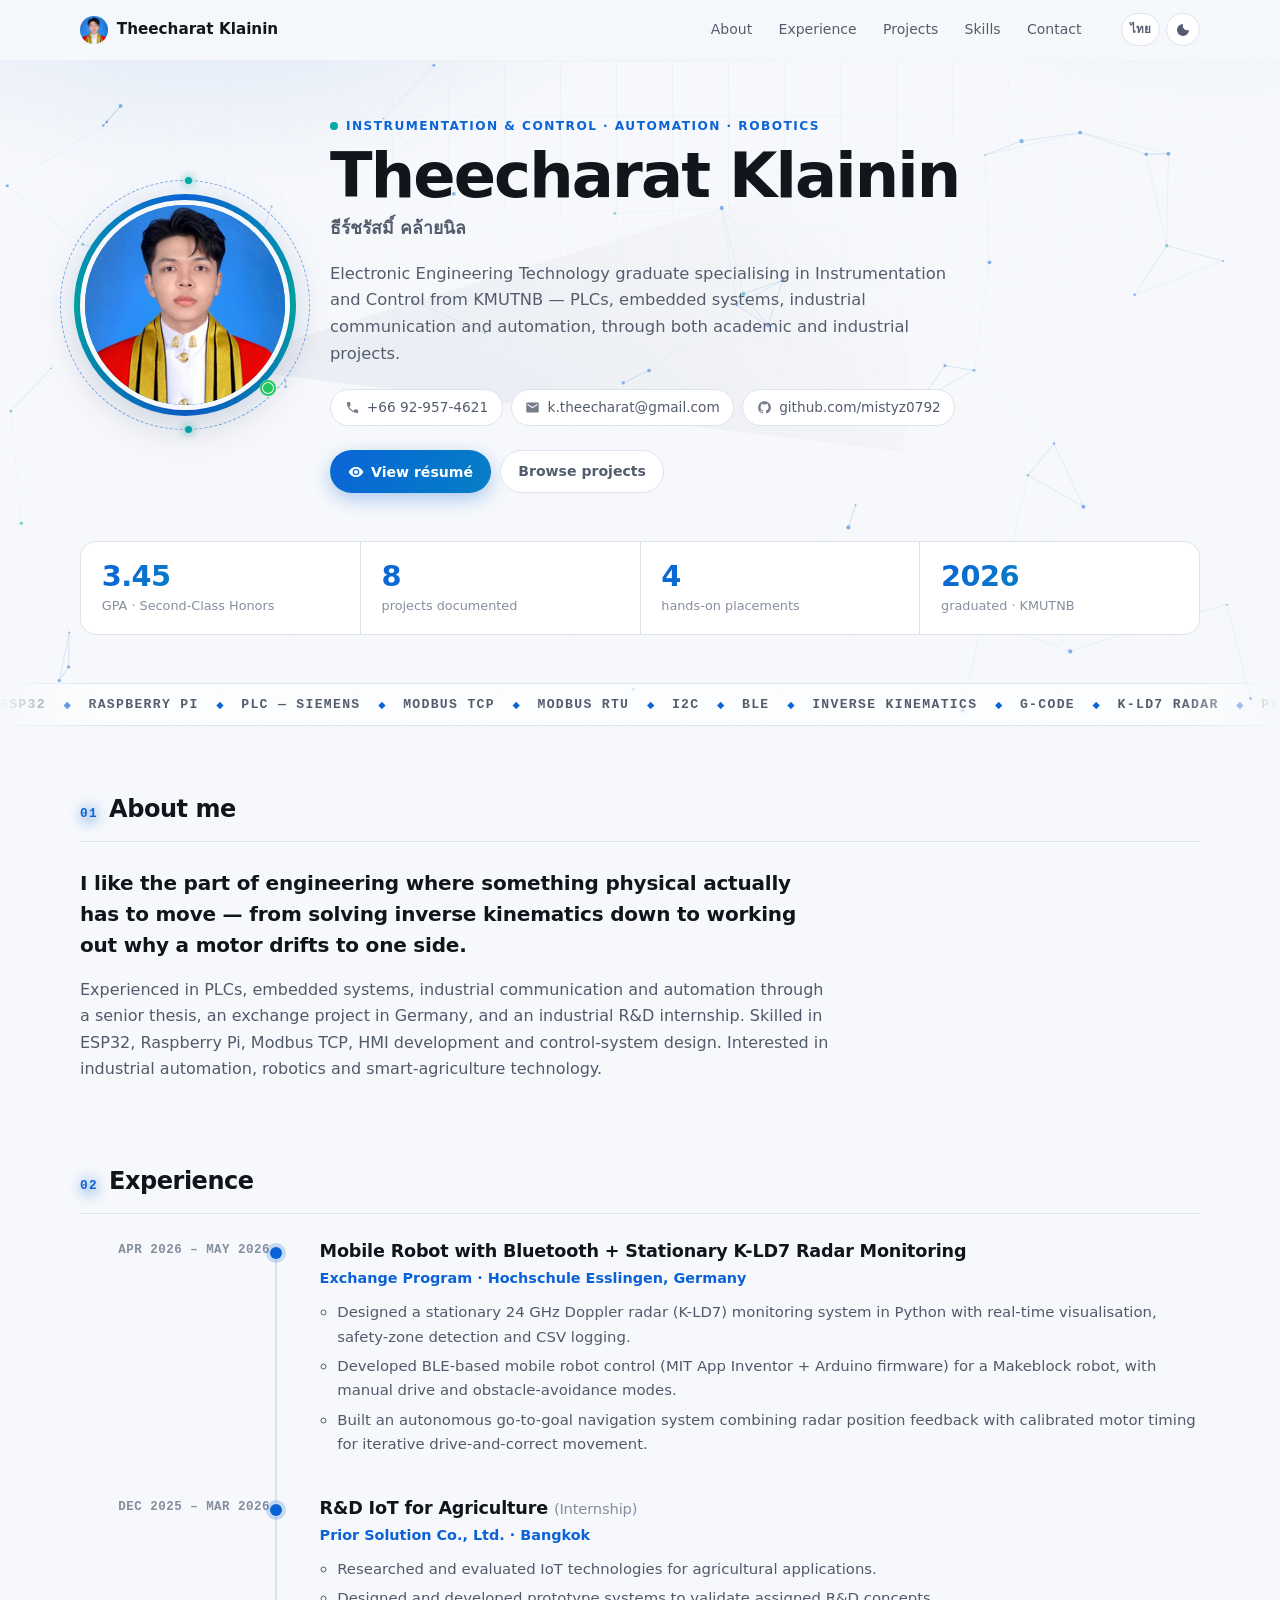
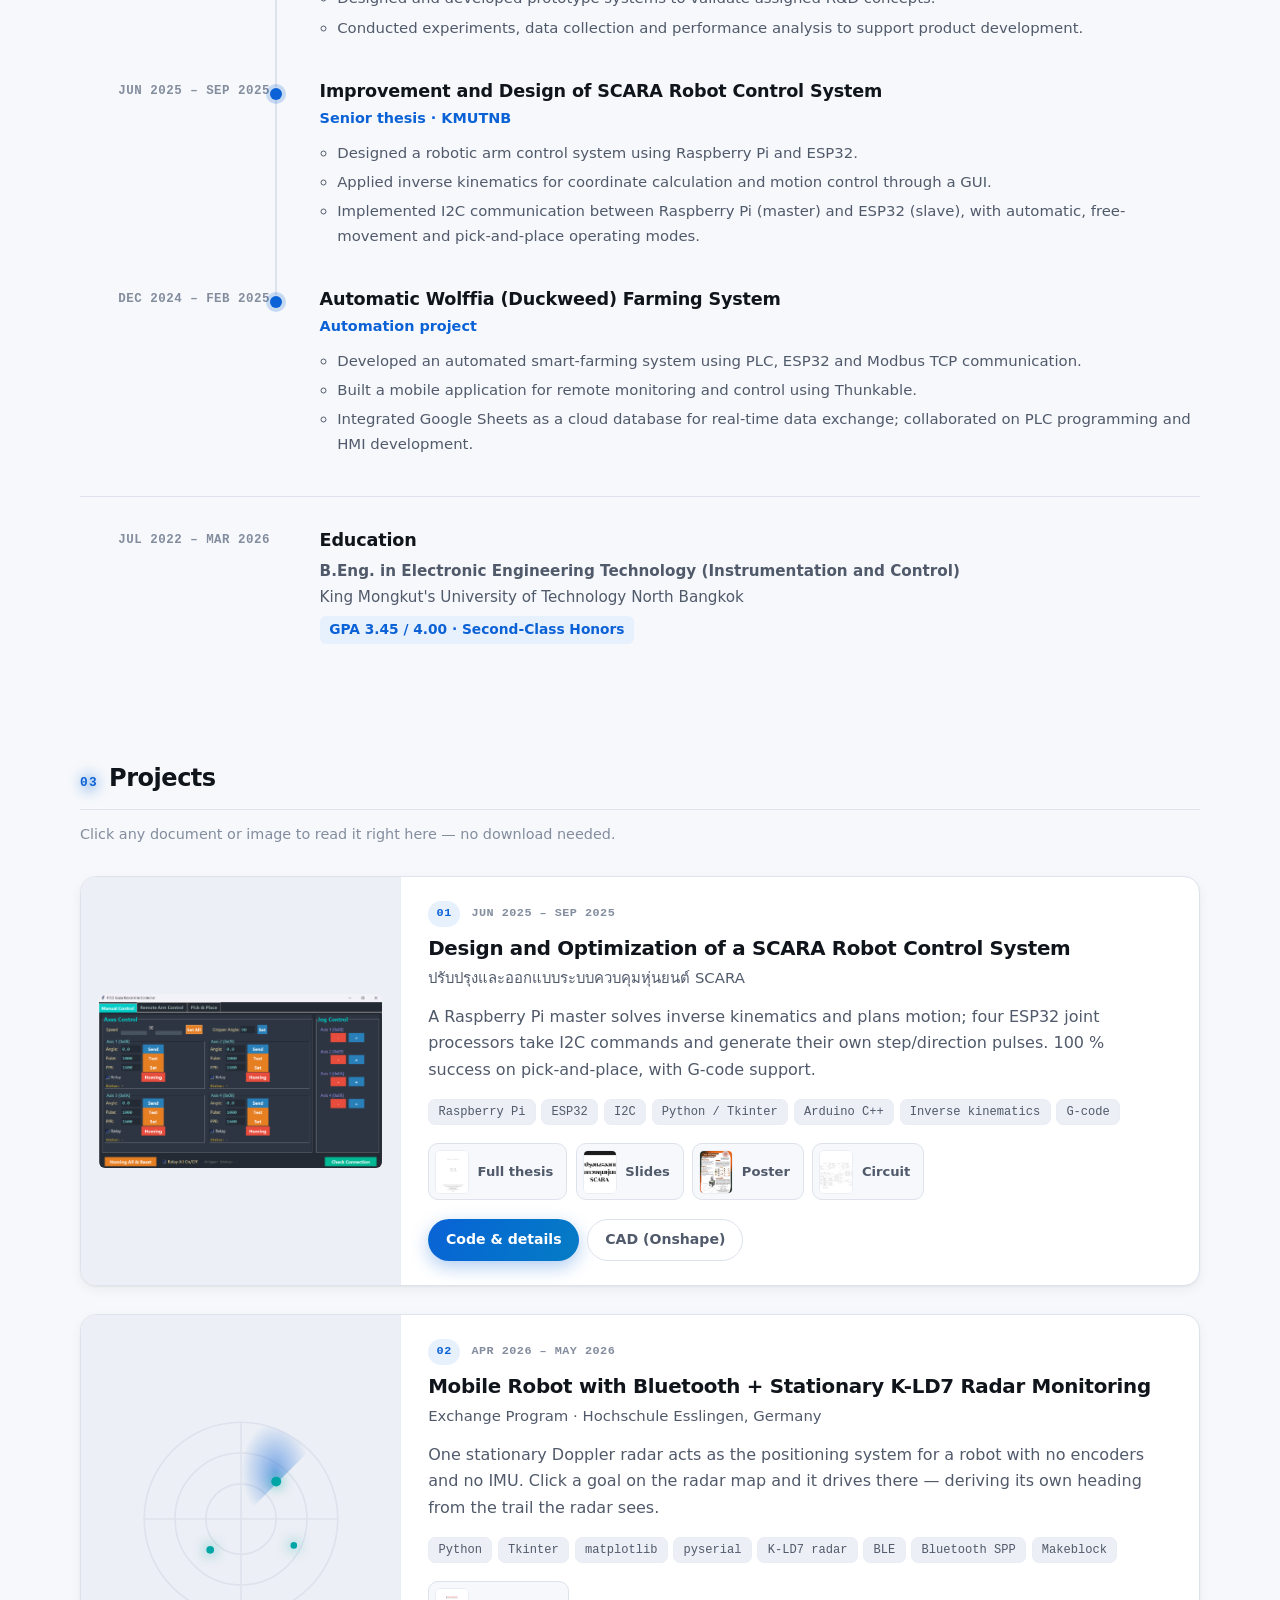
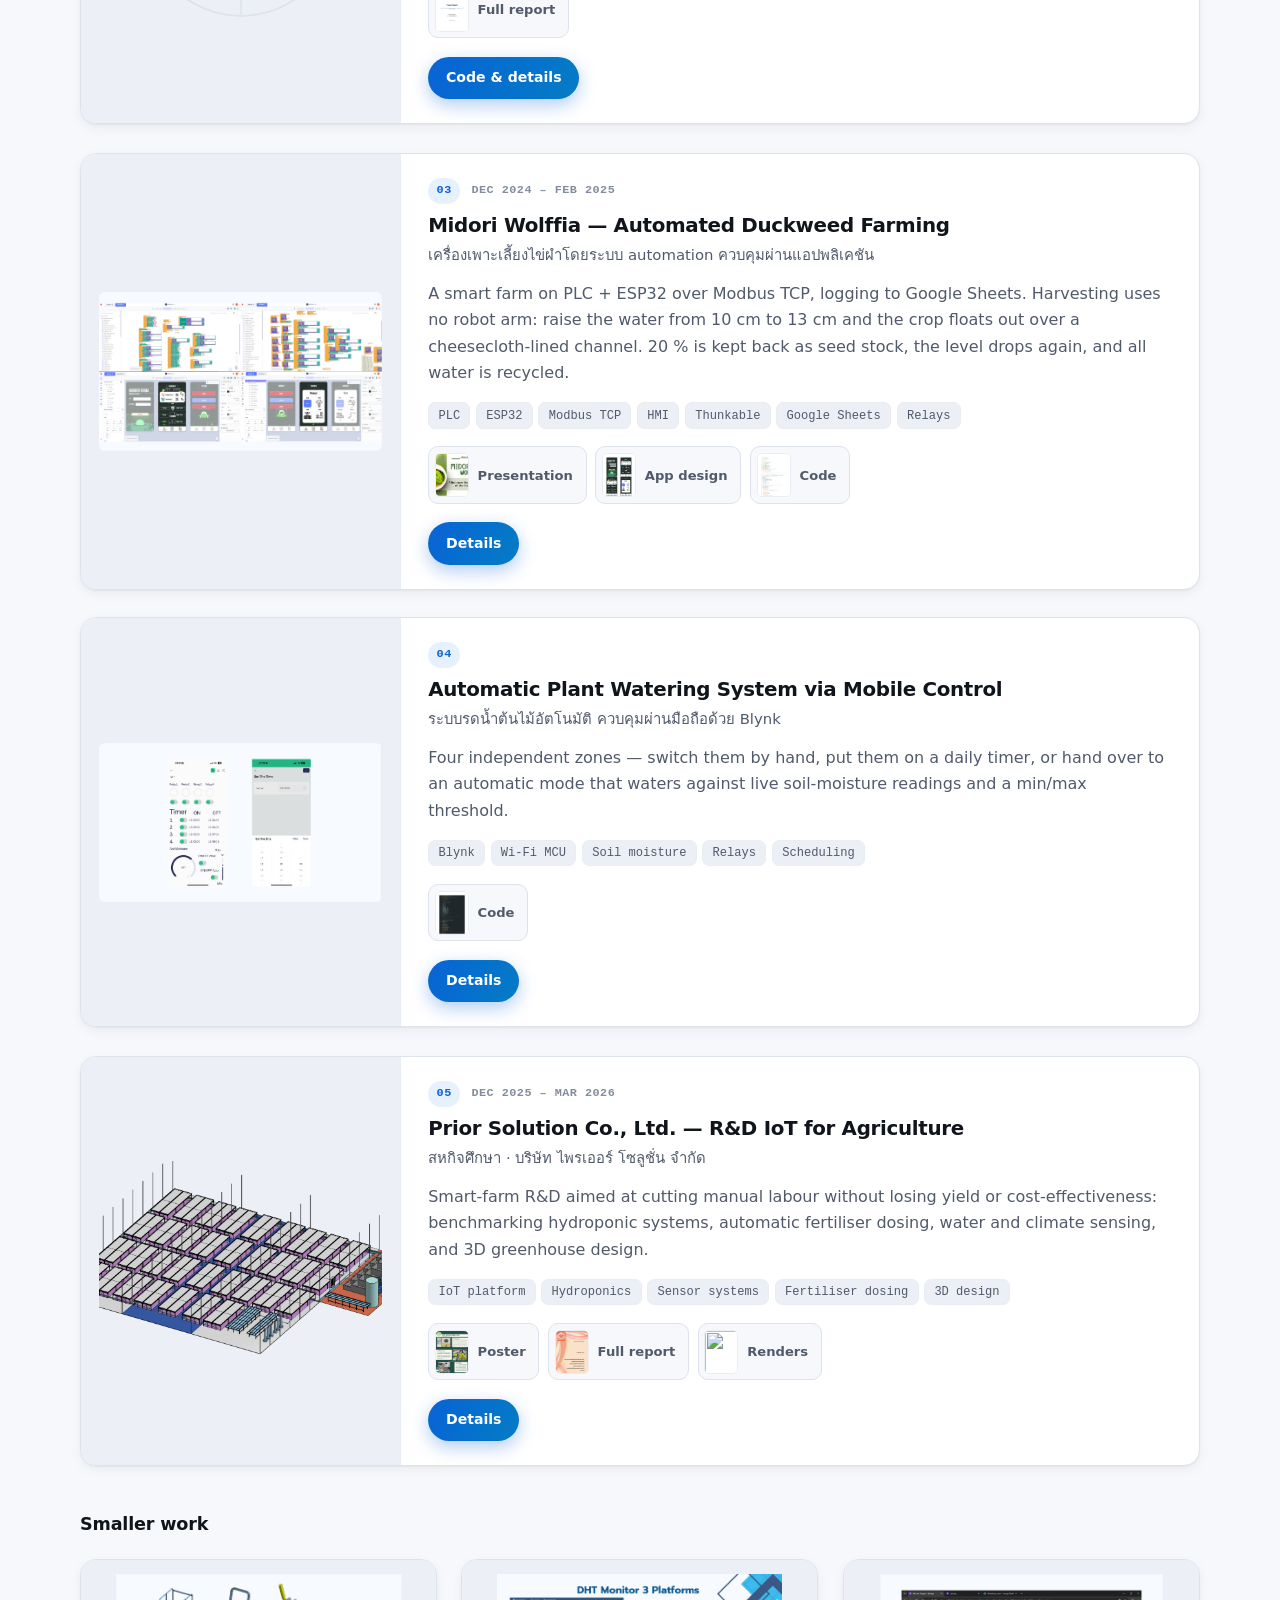
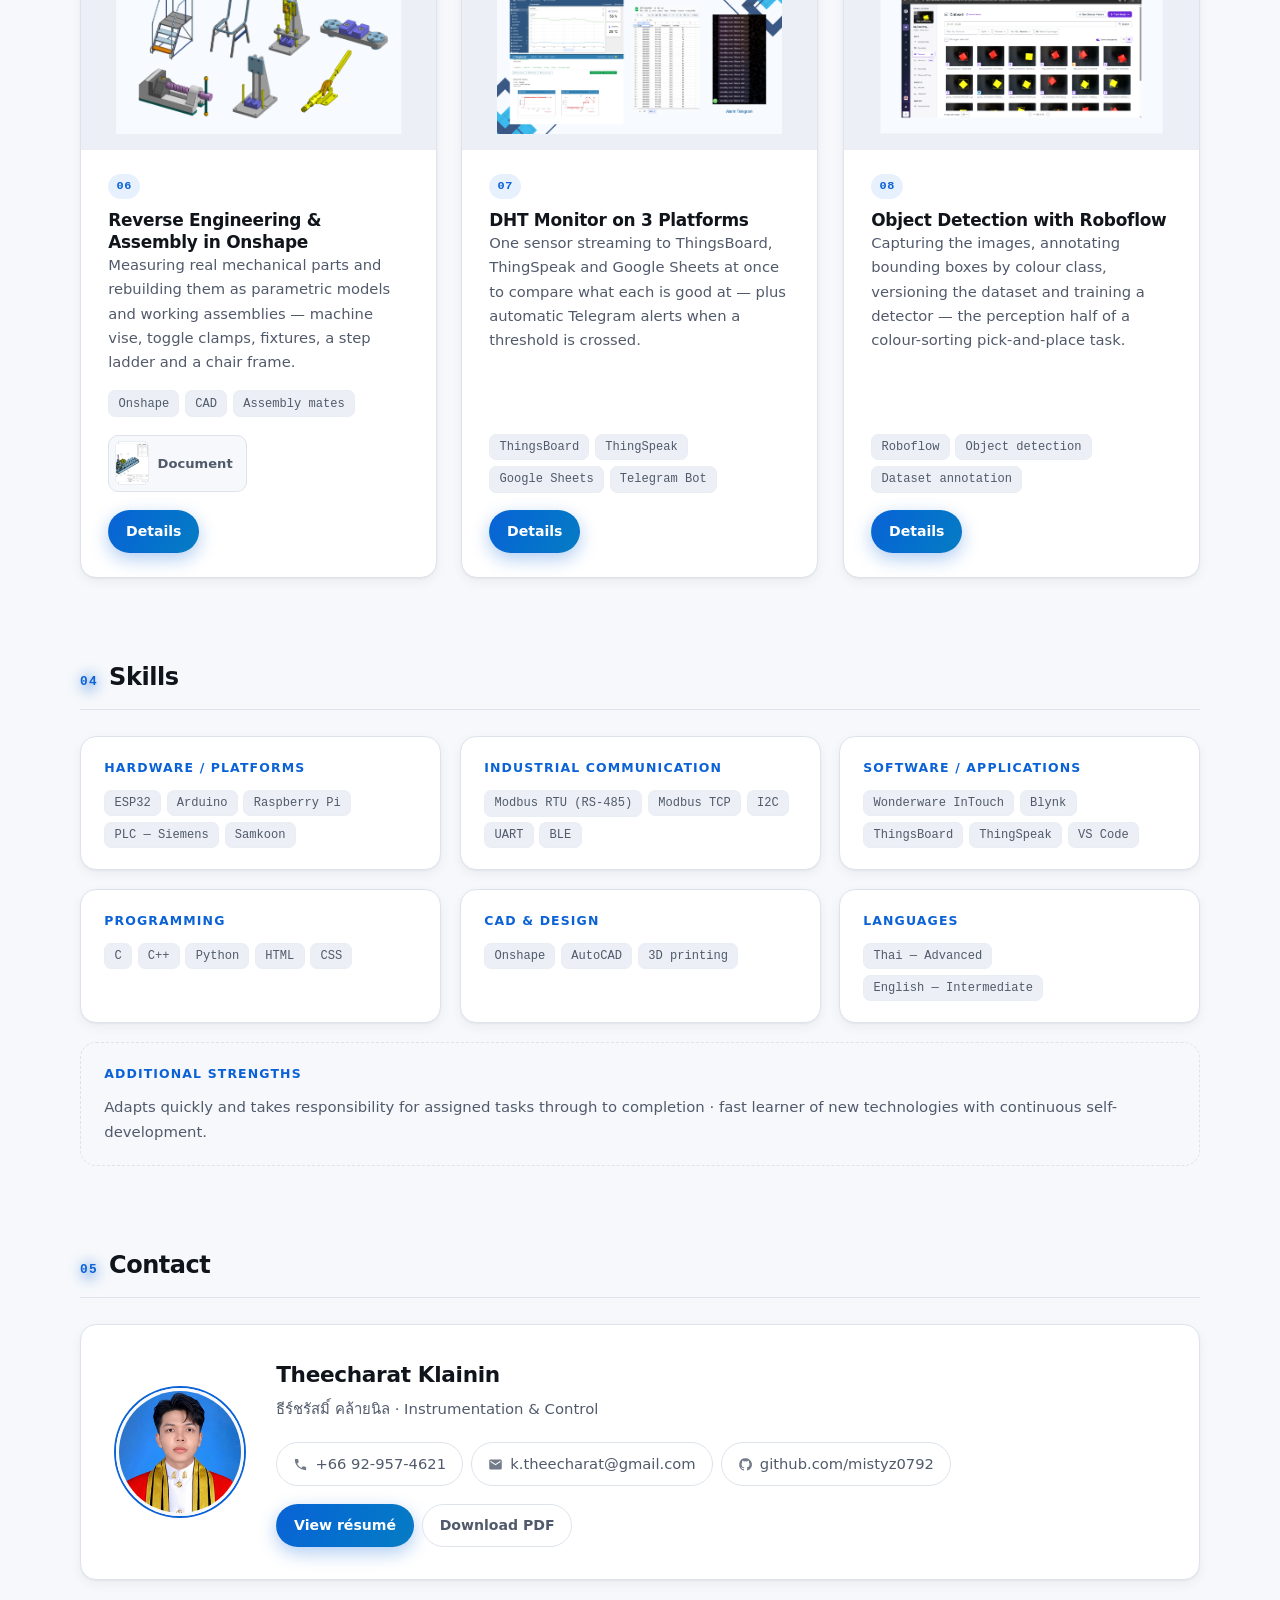
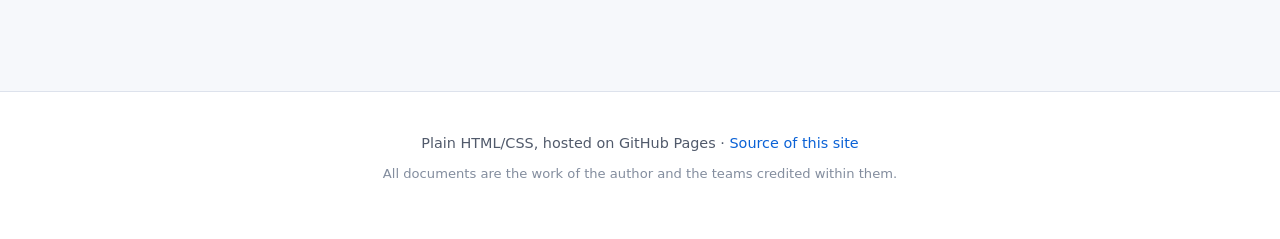
==== commit 1b37149c: "Turn the site up: animated hero, card spotlights, live radar The page read as a competent-but-plain " ====
--- a/index.html
+++ b/index.html
@@ -15,6 +15,10 @@
 
 <a class="skip" href="#about"><span class="th">ข้ามไปเนื้อหา</span><span class="en">Skip to content</span></a>
 
+<div class="progress" aria-hidden="true"><span id="progress-bar"></span></div>
+<div class="grain" aria-hidden="true"></div>
+<div class="cursor-glow" id="cursor-glow" aria-hidden="true"></div>
+
 <nav id="nav">
   <div class="wrap nav-inner">
     <a class="brand" href="#top">
@@ -40,14 +44,17 @@
 <!-- ============================ HERO ============================ -->
 <header id="top" class="hero">
   <div class="hero-bg" aria-hidden="true"></div>
+  <canvas id="fx" class="hero-fx" aria-hidden="true"></canvas>
   <div class="wrap hero-inner">
     <div class="portrait">
+      <span class="ring-hud" aria-hidden="true"></span>
       <img src="assets/photo.jpg" alt="Theecharat Klainin">
+      <span class="status-dot" aria-hidden="true"></span>
     </div>
 
     <div class="hero-text">
-      <p class="eyebrow">Instrumentation &amp; Control · Automation · Robotics</p>
-      <h1>Theecharat Klainin</h1>
+      <p class="eyebrow"><span class="blip" aria-hidden="true"></span>Instrumentation &amp; Control · Automation · Robotics</p>
+      <h1 class="shimmer" data-scramble="Theecharat Klainin">Theecharat Klainin</h1>
       <p class="thai-name">ธีร์ชรัสมิ์ คล้ายนิล</p>
       <p class="lede">
         <span class="th">วิศวกรรมอิเล็กทรอนิกส์ (เครื่องมือวัดและควบคุม) จาก มจพ. —
@@ -87,11 +94,24 @@
 
   <div class="wrap">
     <ul class="stats">
-      <li><b>3.45</b><span class="th">เกรดเฉลี่ย · เกียรตินิยมอันดับ 2</span><span class="en">GPA · Second-Class Honors</span></li>
-      <li><b>8</b><span class="th">ผลงานในพอร์ต</span><span class="en">projects documented</span></li>
-      <li><b>4</b><span class="th">ประสบการณ์งานจริง</span><span class="en">hands-on placements</span></li>
-      <li><b>2026</b><span class="th">จบการศึกษา · มจพ.</span><span class="en">graduated · KMUTNB</span></li>
+      <li><b data-count="3.45" data-decimals="2">3.45</b><span class="th">เกรดเฉลี่ย · เกียรตินิยมอันดับ 2</span><span class="en">GPA · Second-Class Honors</span></li>
+      <li><b data-count="8">8</b><span class="th">ผลงานในพอร์ต</span><span class="en">projects documented</span></li>
+      <li><b data-count="4">4</b><span class="th">ประสบการณ์งานจริง</span><span class="en">hands-on placements</span></li>
+      <li><b data-count="2026" data-plain="1">2026</b><span class="th">จบการศึกษา · มจพ.</span><span class="en">graduated · KMUTNB</span></li>
     </ul>
+  </div>
+
+  <div class="marquee" aria-hidden="true">
+    <div class="marquee-track">
+      <span>ESP32</span><i>◆</i><span>Raspberry Pi</span><i>◆</i><span>PLC — Siemens</span><i>◆</i><span>Modbus TCP</span><i>◆</i>
+      <span>Modbus RTU</span><i>◆</i><span>I2C</span><i>◆</i><span>BLE</span><i>◆</i><span>Inverse Kinematics</span><i>◆</i>
+      <span>G-code</span><i>◆</i><span>K-LD7 Radar</span><i>◆</i><span>Python</span><i>◆</i><span>Arduino C++</span><i>◆</i>
+      <span>HMI</span><i>◆</i><span>Onshape</span><i>◆</i><span>TB6600</span><i>◆</i><span>Yaskawa SGDA</span><i>◆</i>
+      <span>ESP32</span><i>◆</i><span>Raspberry Pi</span><i>◆</i><span>PLC — Siemens</span><i>◆</i><span>Modbus TCP</span><i>◆</i>
+      <span>Modbus RTU</span><i>◆</i><span>I2C</span><i>◆</i><span>BLE</span><i>◆</i><span>Inverse Kinematics</span><i>◆</i>
+      <span>G-code</span><i>◆</i><span>K-LD7 Radar</span><i>◆</i><span>Python</span><i>◆</i><span>Arduino C++</span><i>◆</i>
+      <span>HMI</span><i>◆</i><span>Onshape</span><i>◆</i><span>TB6600</span><i>◆</i><span>Yaskawa SGDA</span><i>◆</i>
+    </div>
   </div>
 </header>
 
@@ -250,10 +270,18 @@
   <article class="card">
     <div class="shot radar" aria-hidden="true">
       <svg viewBox="0 0 200 200" role="img">
+        <defs>
+          <radialGradient id="sweepFade" cx="50%" cy="50%" r="50%">
+            <stop offset="0%" stop-color="currentColor" stop-opacity=".55"/>
+            <stop offset="100%" stop-color="currentColor" stop-opacity="0"/>
+          </radialGradient>
+        </defs>
         <circle cx="100" cy="100" r="88" class="r-ring"/><circle cx="100" cy="100" r="60" class="r-ring"/><circle cx="100" cy="100" r="32" class="r-ring"/>
         <line x1="100" y1="12" x2="100" y2="188" class="r-ring"/><line x1="12" y1="100" x2="188" y2="100" class="r-ring"/>
-        <path d="M100 100 L100 12 A88 88 0 0 1 162 38 Z" class="r-sweep"/>
-        <circle cx="132" cy="66" r="5" class="r-dot"/>
+        <g class="r-spin"><path d="M100 100 L100 12 A88 88 0 0 1 162 38 Z" class="r-sweep"/></g>
+        <circle cx="132" cy="66" r="4.5" class="r-dot b1"/>
+        <circle cx="72" cy="128" r="3.5" class="r-dot b2"/>
+        <circle cx="148" cy="124" r="3" class="r-dot b3"/>
       </svg>
     </div>
     <div class="body">
--- a/assets/style.css
+++ b/assets/style.css
@@ -149,26 +149,77 @@
   display: grid; grid-template-columns: auto 1fr; gap: 2.5rem; align-items: center;
 }
 
-.portrait { position: relative; width: 200px; aspect-ratio: 1; }
+.portrait { position: relative; width: 210px; aspect-ratio: 1; }
 .portrait::before {
-  content: ""; position: absolute; inset: -5px; border-radius: 50%;
-  background: conic-gradient(from 210deg, var(--accent), var(--accent-2), var(--accent));
-  filter: blur(1px);
+  content: ""; position: absolute; inset: -6px; border-radius: 50%;
+  background: conic-gradient(from 0deg, var(--accent), var(--accent-2), var(--accent), var(--accent-2), var(--accent));
+  animation: spin 9s linear infinite;
+}
+.portrait::after {                       /* soft bloom behind the whole thing */
+  content: ""; position: absolute; inset: -22px; border-radius: 50%; z-index: -1;
+  background: radial-gradient(circle, color-mix(in srgb, var(--accent) 45%, transparent), transparent 68%);
+  filter: blur(18px); animation: breathe 5s ease-in-out infinite;
 }
 .portrait img {
   position: relative; width: 100%; height: 100%;
   border-radius: 50%; object-fit: cover; object-position: center 12%;
   border: 5px solid var(--bg); box-shadow: var(--shadow-lg); display: block;
 }
+/* Dashed HUD ring that counter-rotates against the gradient halo. */
+.ring-hud {
+  position: absolute; inset: -20px; border-radius: 50%;
+  border: 1px dashed color-mix(in srgb, var(--accent) 55%, transparent);
+  animation: spin 26s linear infinite reverse;
+}
+.ring-hud::before, .ring-hud::after {
+  content: ""; position: absolute; width: 7px; height: 7px; border-radius: 50%;
+  background: var(--accent-2); box-shadow: 0 0 10px var(--accent-2);
+}
+.ring-hud::before { top: -4px; left: 50%; }
+.ring-hud::after  { bottom: -4px; left: 50%; }
+
+.status-dot {
+  position: absolute; right: 14px; bottom: 14px;
+  width: 16px; height: 16px; border-radius: 50%;
+  background: #22c55e; border: 3px solid var(--bg);
+}
+.status-dot::after {
+  content: ""; position: absolute; inset: -3px; border-radius: 50%;
+  border: 2px solid #22c55e; animation: ping 2.2s ease-out infinite;
+}
+
+@keyframes spin    { to { transform: rotate(360deg); } }
+@keyframes breathe { 0%, 100% { opacity: .55; } 50% { opacity: 1; } }
+@keyframes ping    { 0% { transform: scale(.85); opacity: .9; } 100% { transform: scale(1.9); opacity: 0; } }
 
 .eyebrow {
+  display: flex; align-items: center; gap: .5rem;
   margin: 0 0 .5rem; color: var(--accent);
   font-size: .76rem; font-weight: 800; letter-spacing: .12em; text-transform: uppercase;
 }
+.blip {
+  width: 8px; height: 8px; border-radius: 50%; flex: none;
+  background: var(--accent-2); box-shadow: 0 0 0 0 color-mix(in srgb, var(--accent-2) 70%, transparent);
+  animation: blip 2s ease-out infinite;
+}
+@keyframes blip {
+  0%   { box-shadow: 0 0 0 0 color-mix(in srgb, var(--accent-2) 70%, transparent); }
+  70%  { box-shadow: 0 0 0 9px transparent; }
+  100% { box-shadow: 0 0 0 0 transparent; }
+}
 .hero h1 {
-  margin: 0; font-size: clamp(2.2rem, 5.4vw, 3.4rem); line-height: 1.05; letter-spacing: -.025em;
-  background: linear-gradient(120deg, var(--fg), color-mix(in srgb, var(--fg) 55%, var(--accent)));
+  margin: 0; font-size: clamp(2.3rem, 5.8vw, 3.9rem); line-height: 1.03; letter-spacing: -.03em;
+  background: linear-gradient(100deg,
+    var(--fg) 0%, var(--fg) 30%,
+    var(--accent) 45%, var(--accent-2) 55%,
+    var(--fg) 70%, var(--fg) 100%);
+  background-size: 260% 100%;
   -webkit-background-clip: text; background-clip: text; color: transparent;
+  animation: shimmer 7s ease-in-out infinite;
+}
+@keyframes shimmer {
+  0%, 100% { background-position: 130% 50%; }
+  50%      { background-position: -30% 50%; }
 }
 .thai-name { margin: .35rem 0 0; font-size: 1.1rem; color: var(--fg-dim); font-weight: 600; }
 .lede { margin: 1.1rem 0 0; max-width: 60ch; color: var(--fg-dim); font-size: 1.02rem; }
@@ -459,6 +510,133 @@
   border: 1px solid var(--line); border-radius: 8px; box-shadow: var(--shadow-sm);
 }
 body.locked { overflow: hidden; }
+
+/* ======================================================================
+   Showpiece layer — scroll progress, grain, cursor glow, marquee,
+   card spotlight + tilt, animated radar. All of it is decoration and is
+   switched off wholesale under prefers-reduced-motion at the bottom.
+   ====================================================================== */
+
+/* --- scroll progress ---------------------------------------------------- */
+.progress {
+  position: fixed; top: 0; left: 0; right: 0; height: 3px; z-index: 50;
+  background: transparent; pointer-events: none;
+}
+.progress span {
+  display: block; height: 100%; width: 0;
+  background: linear-gradient(90deg, var(--accent), var(--accent-2));
+  box-shadow: 0 0 12px color-mix(in srgb, var(--accent) 70%, transparent);
+}
+
+/* --- film grain --------------------------------------------------------- */
+.grain {
+  position: fixed; inset: 0; z-index: 45; pointer-events: none; opacity: .32;
+  mix-blend-mode: overlay;
+  background-image: url("data:image/svg+xml,%3Csvg xmlns='http://www.w3.org/2000/svg' width='140' height='140'%3E%3Cfilter id='n'%3E%3CfeTurbulence type='fractalNoise' baseFrequency='.85' numOctaves='3'/%3E%3C/filter%3E%3Crect width='100%25' height='100%25' filter='url(%23n)' opacity='.5'/%3E%3C/svg%3E");
+}
+html[data-theme="light"] .grain { opacity: .15; }
+@media (prefers-color-scheme: light) { html:not([data-theme="dark"]) .grain { opacity: .15; } }
+
+/* --- cursor glow (pointer devices only) --------------------------------- */
+.cursor-glow {
+  position: fixed; top: 0; left: 0; width: 460px; height: 460px; z-index: 0;
+  margin: -230px 0 0 -230px; border-radius: 50%; pointer-events: none; opacity: 0;
+  background: radial-gradient(circle, color-mix(in srgb, var(--accent) 20%, transparent), transparent 62%);
+  transition: opacity .4s;
+}
+@media (hover: hover) and (pointer: fine) { .cursor-glow.on { opacity: 1; } }
+
+/* --- hero canvas -------------------------------------------------------- */
+.hero-fx { position: absolute; inset: 0; width: 100%; height: 100%; pointer-events: none; opacity: .85; }
+.hero-inner, .hero .wrap { position: relative; z-index: 1; }
+
+/* --- tech marquee ------------------------------------------------------- */
+.marquee {
+  margin-top: 3rem; padding: .8rem 0;
+  border-block: 1px solid var(--line);
+  background: color-mix(in srgb, var(--bg-elev) 70%, transparent);
+  overflow: hidden; position: relative; z-index: 1;
+  mask-image: linear-gradient(90deg, transparent, #000 8%, #000 92%, transparent);
+  -webkit-mask-image: linear-gradient(90deg, transparent, #000 8%, #000 92%, transparent);
+}
+.marquee-track {
+  display: flex; align-items: center; gap: 1.1rem; width: max-content;
+  animation: slide 46s linear infinite;
+}
+.marquee span {
+  font: 700 .82rem/1 ui-monospace, "Cascadia Mono", Consolas, monospace;
+  letter-spacing: .1em; text-transform: uppercase; color: var(--fg-dim); white-space: nowrap;
+}
+.marquee i { color: var(--accent); font-size: .6rem; font-style: normal; }
+@keyframes slide { to { transform: translateX(-50%); } }
+
+/* --- section headings get a glow marker --------------------------------- */
+section > h2 .num { position: relative; }
+section > h2 .num::after {
+  content: ""; position: absolute; left: 50%; top: 50%; width: 26px; height: 26px;
+  transform: translate(-50%, -50%); border-radius: 50%; z-index: -1;
+  background: radial-gradient(circle, color-mix(in srgb, var(--accent) 45%, transparent), transparent 70%);
+  filter: blur(6px);
+}
+
+/* --- stats: sheen on hover ---------------------------------------------- */
+.stats li { position: relative; overflow: hidden; transition: background .25s; }
+.stats li::after {
+  content: ""; position: absolute; inset: 0; transform: translateX(-110%);
+  background: linear-gradient(105deg, transparent, color-mix(in srgb, var(--accent) 16%, transparent), transparent);
+  transition: transform .7s ease;
+}
+.stats li:hover::after { transform: translateX(110%); }
+.stats b { font-variant-numeric: tabular-nums; }
+
+/* --- card spotlight + tilt ---------------------------------------------- */
+.card, .mini, .skills > div, .contact-card {
+  position: relative;
+  transform-style: preserve-3d;
+  will-change: transform;
+}
+.card::before, .mini::before, .skills > div::before {
+  content: ""; position: absolute; inset: 0; z-index: 2; pointer-events: none;
+  border-radius: inherit; opacity: 0; transition: opacity .3s;
+  background: radial-gradient(360px circle at var(--mx, 50%) var(--my, 50%),
+              color-mix(in srgb, var(--accent) 14%, transparent), transparent 65%);
+}
+.card:hover::before, .mini:hover::before, .skills > div:hover::before { opacity: 1; }
+
+/* Number pill picks up the accent on hover. */
+.card:hover .pill, .mini:hover .pill {
+  background: linear-gradient(120deg, var(--accent), var(--accent-2));
+  color: var(--on-accent);
+}
+
+/* --- animated radar ----------------------------------------------------- */
+.shot.radar svg { color: var(--accent); overflow: visible; }
+.r-spin { transform-origin: 100px 100px; animation: spin 4.5s linear infinite; }
+.r-sweep { fill: url(#sweepFade); opacity: .9; }
+.r-dot { fill: var(--accent-2); filter: drop-shadow(0 0 6px var(--accent-2)); }
+.r-dot.b1 { animation: fadeblip 4.5s ease-out infinite; }
+.r-dot.b2 { animation: fadeblip 4.5s ease-out infinite 1.6s; }
+.r-dot.b3 { animation: fadeblip 4.5s ease-out infinite 3.1s; }
+@keyframes fadeblip { 0% { opacity: 1; } 60% { opacity: .15; } 100% { opacity: .05; } }
+
+/* --- doc chips: sweep of light ------------------------------------------ */
+.doc { position: relative; overflow: hidden; }
+.doc::after {
+  content: ""; position: absolute; inset: 0; transform: translateX(-120%);
+  background: linear-gradient(105deg, transparent, color-mix(in srgb, var(--accent) 22%, transparent), transparent);
+}
+.doc:hover::after { transform: translateX(120%); transition: transform .6s ease; }
+
+/* --- viewer: entrance gets a glow --------------------------------------- */
+.viewer-panel { box-shadow: var(--shadow-lg), 0 0 60px color-mix(in srgb, var(--accent) 22%, transparent); }
+
+/* --- respect reduced motion --------------------------------------------- */
+@media (prefers-reduced-motion: reduce) {
+  .hero h1, .portrait::before, .portrait::after, .ring-hud, .status-dot::after,
+  .blip, .marquee-track, .r-spin, .r-dot { animation: none !important; }
+  .hero-fx, .grain, .cursor-glow { display: none; }
+  .stats li::after, .doc::after { display: none; }
+}
 
 /* --- responsive --------------------------------------------------------- */
 @media (max-width: 900px) {
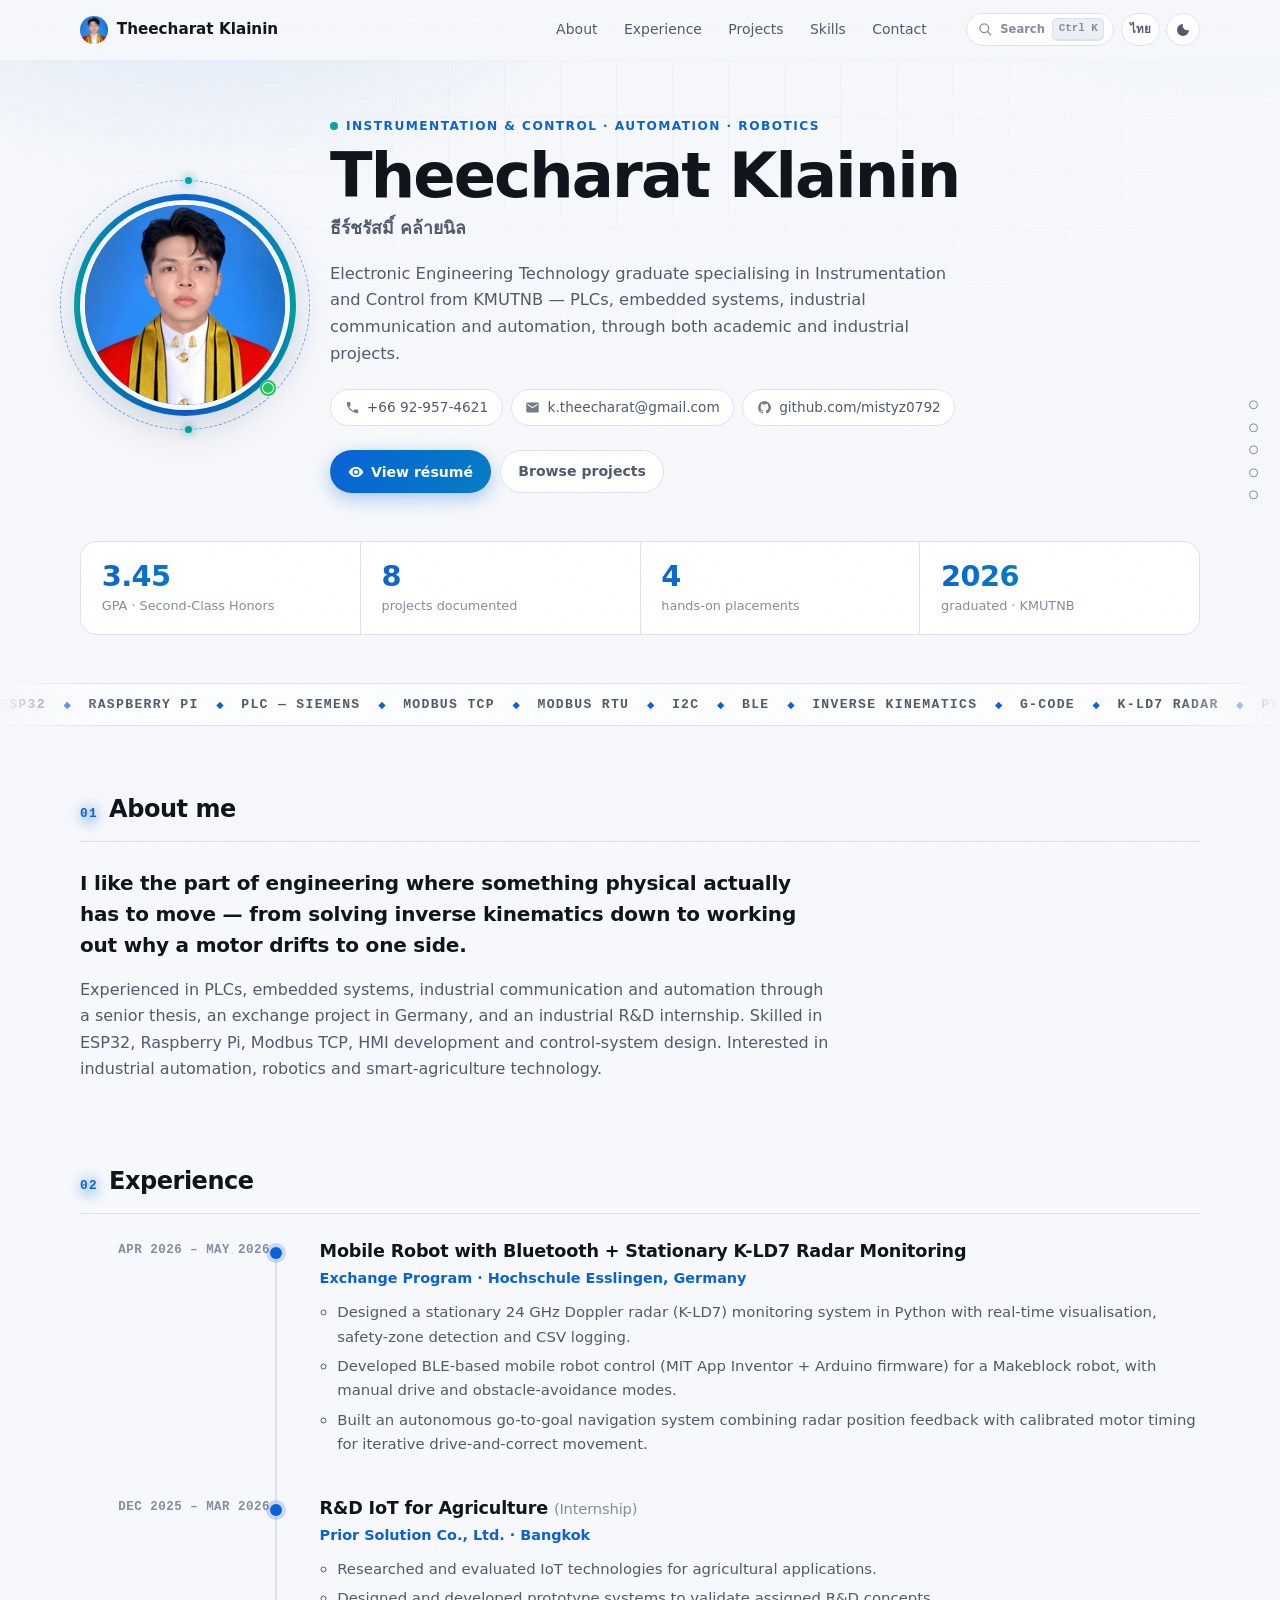
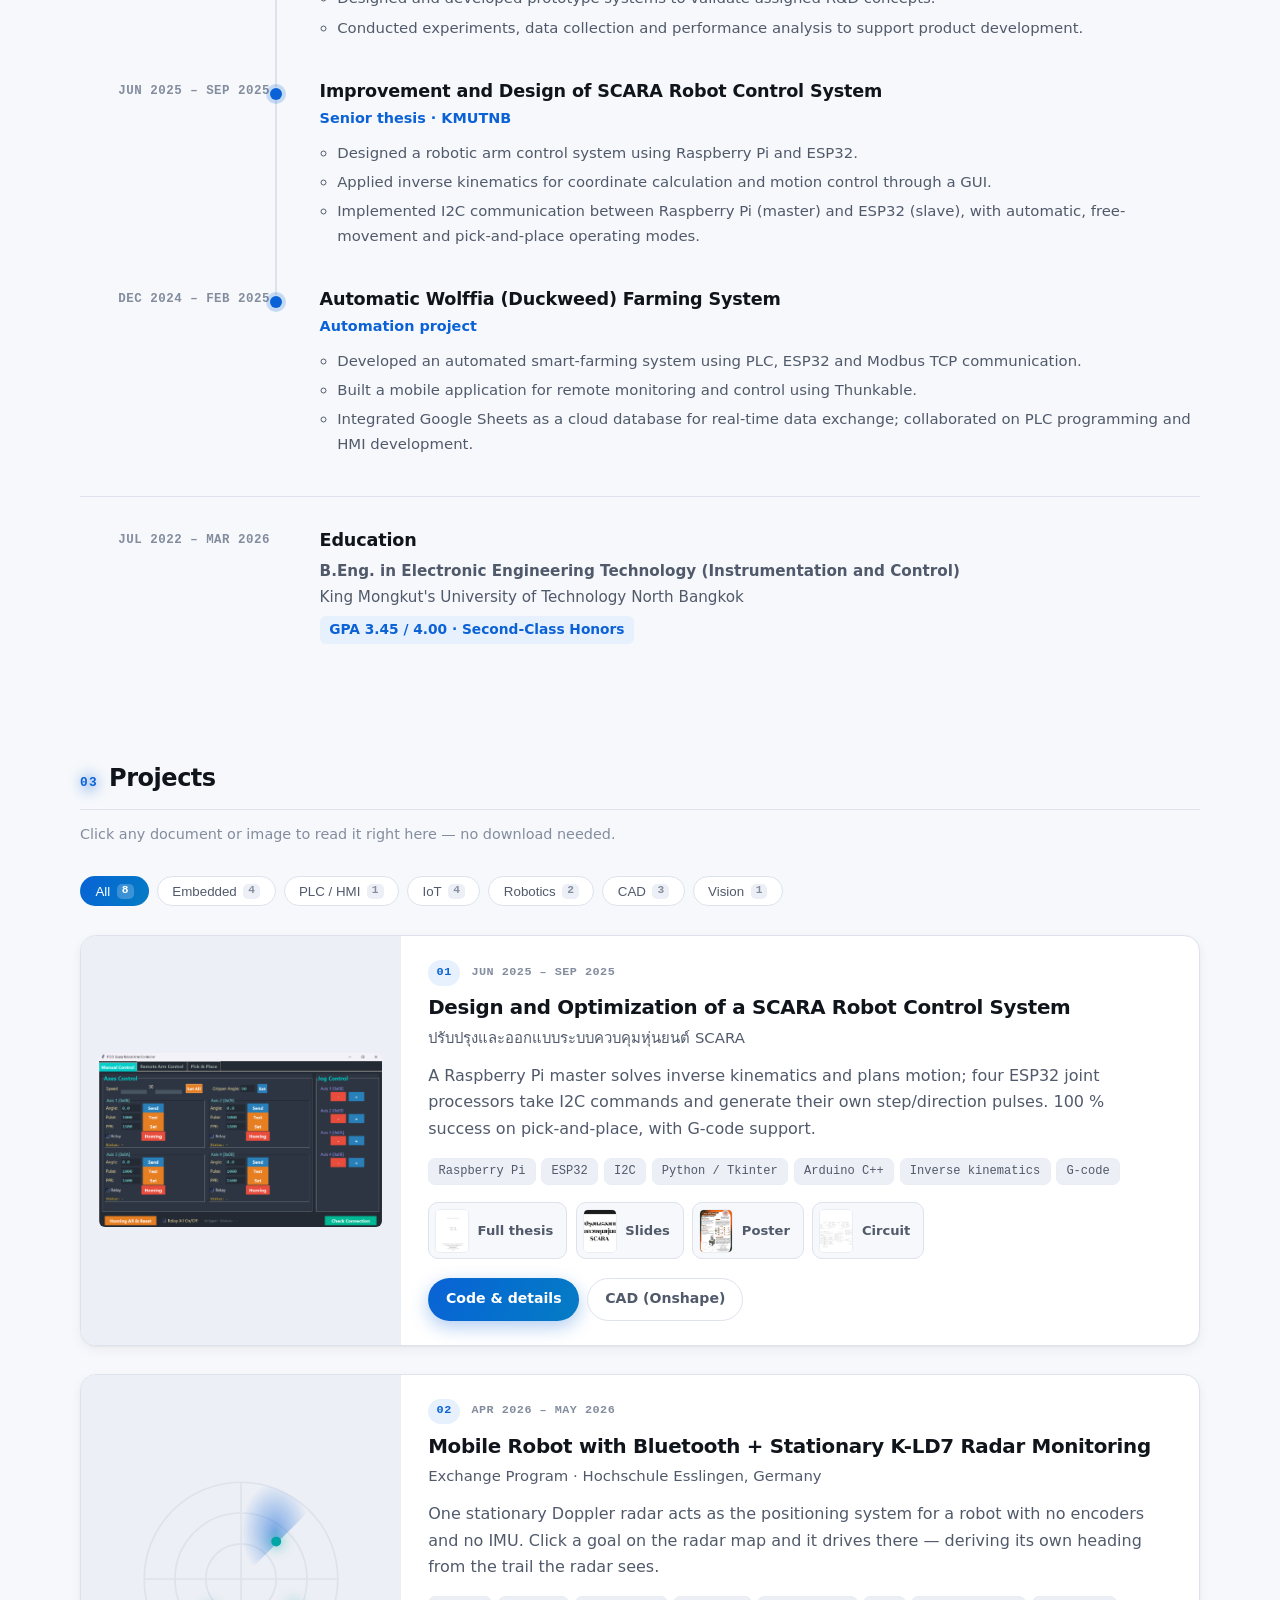
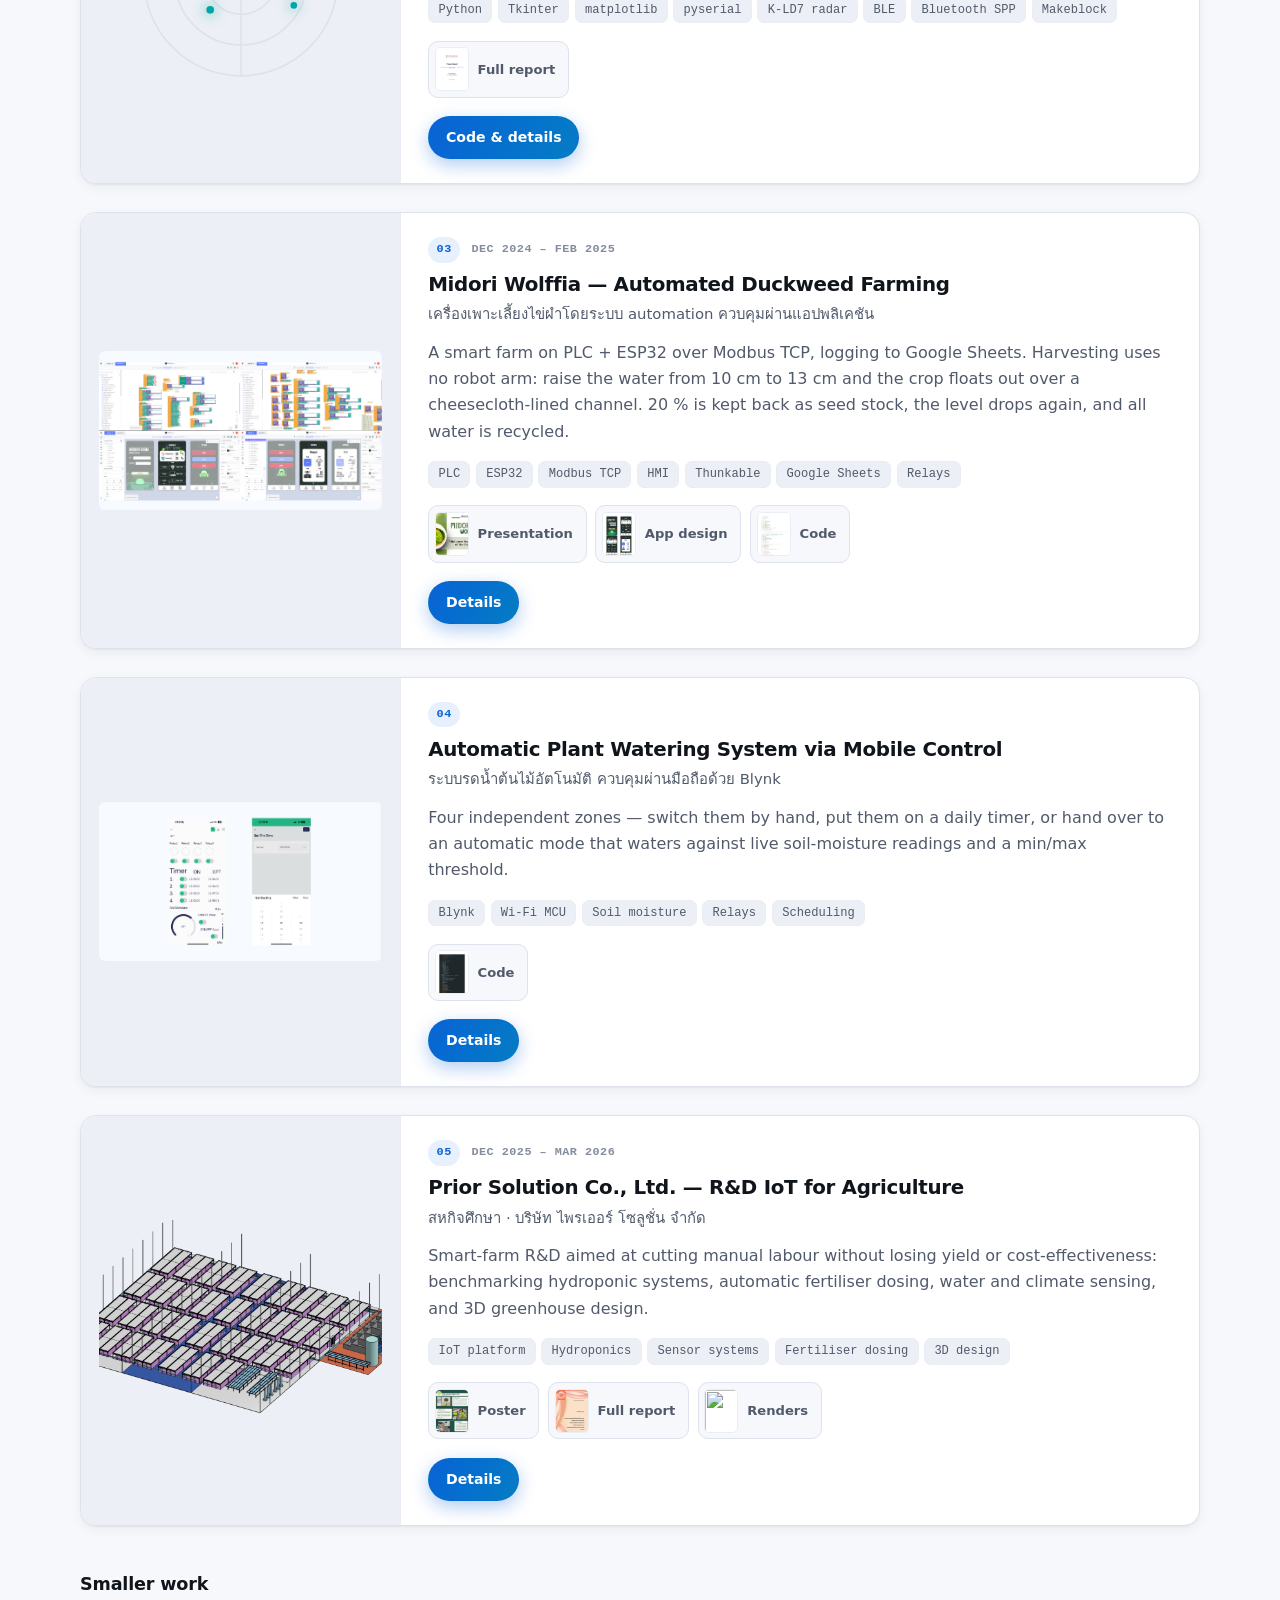
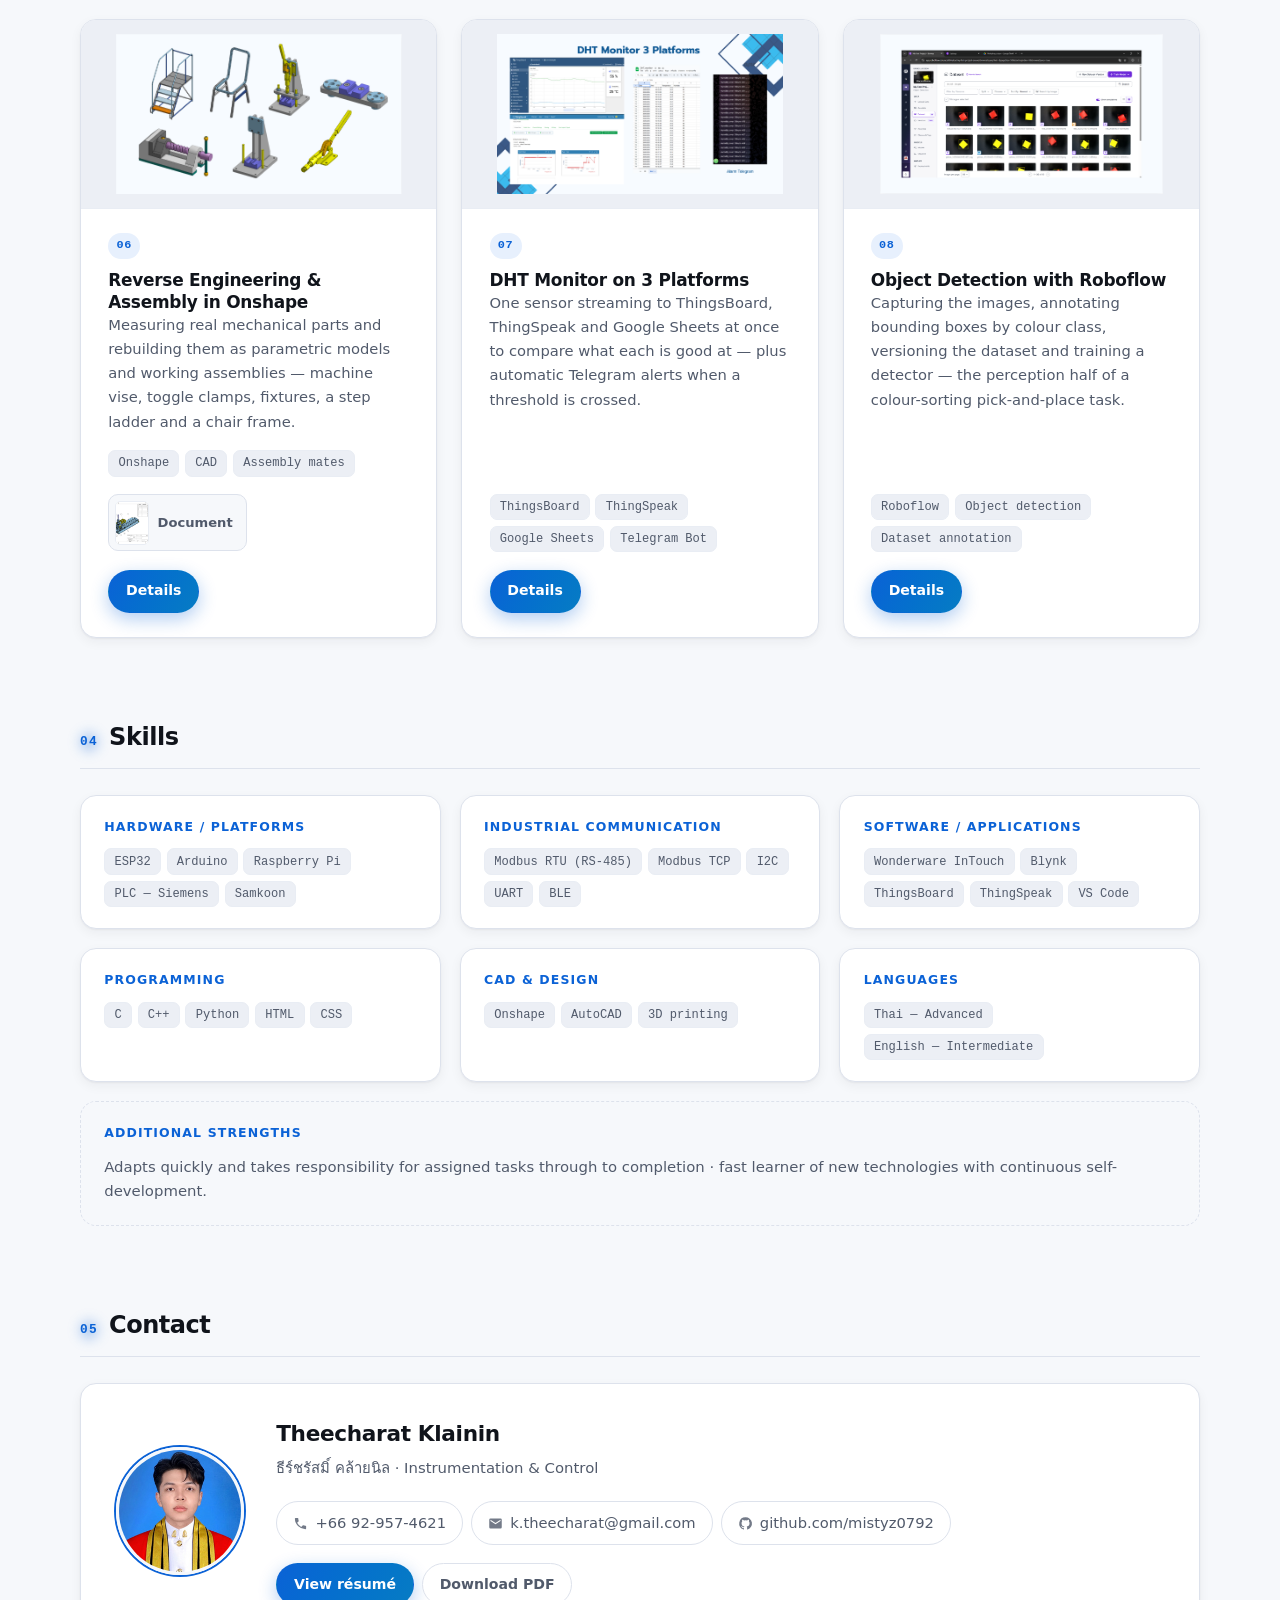
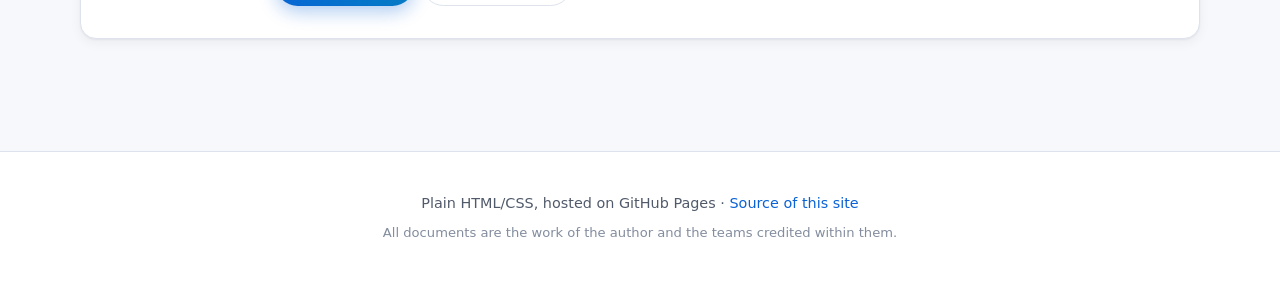
==== commit a17fe3c8: "Add an interaction layer: command palette, filters, gallery, copy actions Shifts the page from "anim" ====
--- a/index.html
+++ b/index.html
@@ -18,6 +18,46 @@
 <div class="progress" aria-hidden="true"><span id="progress-bar"></span></div>
 <div class="grain" aria-hidden="true"></div>
 <div class="cursor-glow" id="cursor-glow" aria-hidden="true"></div>
+<div class="cursor-label" id="cursor-label" aria-hidden="true"></div>
+
+<!-- boot screen -->
+<div class="boot" id="boot">
+  <div class="boot-inner">
+    <div class="boot-ring"><span></span></div>
+    <p class="boot-name">THEECHARAT KLAININ</p>
+    <p class="boot-status" id="boot-status">INITIALISING</p>
+    <div class="boot-bar"><span id="boot-bar"></span></div>
+  </div>
+</div>
+
+<!-- section rail -->
+<nav class="rail" id="rail" aria-label="Section navigation"></nav>
+
+<!-- toasts -->
+<div class="toasts" id="toasts" aria-live="polite"></div>
+
+<!-- back to top -->
+<button class="fab" id="fab" type="button" aria-label="Back to top">
+  <svg viewBox="0 0 24 24" width="18" height="18" aria-hidden="true"><path d="M12 5l7 7-1.4 1.4L13 8.8V20h-2V8.8L6.4 13.4 5 12z" fill="currentColor"/></svg>
+</button>
+
+<!-- command palette -->
+<div class="palette" id="palette" hidden>
+  <div class="palette-backdrop" data-palette-close></div>
+  <div class="palette-panel" role="dialog" aria-modal="true" aria-label="Command palette">
+    <div class="palette-input">
+      <svg viewBox="0 0 24 24" width="18" height="18" aria-hidden="true"><path d="M10 2a8 8 0 1 0 4.9 14.3l5.4 5.4 1.4-1.4-5.4-5.4A8 8 0 0 0 10 2zm0 2a6 6 0 1 1 0 12 6 6 0 0 1 0-12z" fill="currentColor"/></svg>
+      <input id="palette-q" type="text" autocomplete="off" spellcheck="false">
+      <kbd>ESC</kbd>
+    </div>
+    <div class="palette-results" id="palette-results"></div>
+    <div class="palette-foot">
+      <span><kbd>↑</kbd><kbd>↓</kbd> <span class="th">เลื่อน</span><span class="en">navigate</span></span>
+      <span><kbd>↵</kbd> <span class="th">เปิด</span><span class="en">open</span></span>
+      <span><kbd>ESC</kbd> <span class="th">ปิด</span><span class="en">close</span></span>
+    </div>
+  </div>
+</div>
 
 <nav id="nav">
   <div class="wrap nav-inner">
@@ -33,6 +73,11 @@
       <a href="#contact"><span class="th">ติดต่อ</span><span class="en">Contact</span></a>
     </div>
     <div class="nav-actions">
+      <button class="cmdk" id="cmdk-open" type="button">
+        <svg viewBox="0 0 24 24" width="15" height="15" aria-hidden="true"><path d="M10 2a8 8 0 1 0 4.9 14.3l5.4 5.4 1.4-1.4-5.4-5.4A8 8 0 0 0 10 2zm0 2a6 6 0 1 1 0 12 6 6 0 0 1 0-12z" fill="currentColor"/></svg>
+        <span class="th">ค้นหา</span><span class="en">Search</span>
+        <kbd id="cmdk-hint">Ctrl K</kbd>
+      </button>
       <button id="lang-toggle" type="button" aria-label="Switch language">EN</button>
       <button id="theme-toggle" type="button" aria-label="Switch theme">
         <svg viewBox="0 0 24 24" width="16" height="16" aria-hidden="true"><path d="M12 3a9 9 0 1 0 9 9 7 7 0 0 1-9-9z" fill="currentColor"/></svg>
@@ -68,10 +113,10 @@
       <ul class="contact-chips">
         <li><a href="tel:+66929574621">
           <svg viewBox="0 0 24 24" aria-hidden="true"><path d="M6.6 10.8a15.1 15.1 0 0 0 6.6 6.6l2.2-2.2a1 1 0 0 1 1-.24 11.4 11.4 0 0 0 3.6.58 1 1 0 0 1 1 1V20a1 1 0 0 1-1 1A17 17 0 0 1 3 4a1 1 0 0 1 1-1h3.5a1 1 0 0 1 1 1 11.4 11.4 0 0 0 .58 3.6 1 1 0 0 1-.25 1z" fill="currentColor"/></svg>
-          +66 92-957-4621</a></li>
+          +66 92-957-4621</a><button class="copy" type="button" data-copy="+66929574621" data-label-th="คัดลอกเบอร์แล้ว" data-label-en="Phone number copied" aria-label="Copy phone number"><svg viewBox="0 0 24 24" aria-hidden="true"><path d="M16 1H4a2 2 0 0 0-2 2v14h2V3h12zm3 4H8a2 2 0 0 0-2 2v14a2 2 0 0 0 2 2h11a2 2 0 0 0 2-2V7a2 2 0 0 0-2-2zm0 16H8V7h11z" fill="currentColor"/></svg></button></li>
         <li><a href="mailto:k.theecharat@gmail.com">
           <svg viewBox="0 0 24 24" aria-hidden="true"><path d="M20 4H4a2 2 0 0 0-2 2v12a2 2 0 0 0 2 2h16a2 2 0 0 0 2-2V6a2 2 0 0 0-2-2zm0 4-8 5-8-5V6l8 5 8-5z" fill="currentColor"/></svg>
-          k.theecharat@gmail.com</a></li>
+          k.theecharat@gmail.com</a><button class="copy" type="button" data-copy="k.theecharat@gmail.com" data-label-th="คัดลอกอีเมลแล้ว" data-label-en="Email copied" aria-label="Copy email address"><svg viewBox="0 0 24 24" aria-hidden="true"><path d="M16 1H4a2 2 0 0 0-2 2v14h2V3h12zm3 4H8a2 2 0 0 0-2 2v14a2 2 0 0 0 2 2h11a2 2 0 0 0 2-2V7a2 2 0 0 0-2-2zm0 16H8V7h11z" fill="currentColor"/></svg></button></li>
         <li><a href="https://github.com/mistyz0792">
           <svg viewBox="0 0 24 24" aria-hidden="true"><path d="M12 2a10 10 0 0 0-3.16 19.5c.5.08.68-.22.68-.48v-1.7C6.73 19.9 6.14 18 6.14 18a2.7 2.7 0 0 0-1.13-1.49c-.92-.63.07-.62.07-.62a2.14 2.14 0 0 1 1.56 1.05 2.17 2.17 0 0 0 2.96.85 2.18 2.18 0 0 1 .65-1.37c-2.22-.25-4.55-1.11-4.55-4.94a3.87 3.87 0 0 1 1.03-2.69 3.6 3.6 0 0 1 .1-2.64s.84-.27 2.75 1.03a9.4 9.4 0 0 1 5 0c1.91-1.3 2.75-1.03 2.75-1.03a3.6 3.6 0 0 1 .1 2.64 3.87 3.87 0 0 1 1.03 2.69c0 3.84-2.34 4.69-4.57 4.93a2.43 2.43 0 0 1 .69 1.88v2.79c0 .27.18.58.69.48A10 10 0 0 0 12 2z" fill="currentColor"/></svg>
           github.com/mistyz0792</a></li>
@@ -229,8 +274,21 @@
     <span class="en">Click any document or image to read it right here — no download needed.</span>
   </p>
 
+  <div class="filters" id="filters" role="group" aria-label="Filter projects">
+    <button class="chip active" type="button" data-filter="all"><span class="th">ทั้งหมด</span><span class="en">All</span><b>8</b></button>
+    <button class="chip" type="button" data-filter="embedded">Embedded<b>4</b></button>
+    <button class="chip" type="button" data-filter="plc">PLC / HMI<b>1</b></button>
+    <button class="chip" type="button" data-filter="iot">IoT<b>4</b></button>
+    <button class="chip" type="button" data-filter="robotics">Robotics<b>2</b></button>
+    <button class="chip" type="button" data-filter="cad">CAD<b>3</b></button>
+    <button class="chip" type="button" data-filter="vision">Vision<b>1</b></button>
+    <p class="filter-empty" id="filter-empty" hidden>
+      <span class="th">ไม่มีผลงานในหมวดนี้</span><span class="en">Nothing in this category</span>
+    </p>
+  </div>
+
   <!-- 01 -->
-  <article class="card">
+  <article class="card" data-filters="embedded robotics cad" data-name="SCARA Robot Control System">
     <button class="shot" type="button"
             data-view="projects/01-scara-robot-control/images/control-gui-01.png" data-type="img"
             data-title-th="หน้าจอโปรแกรมควบคุม SCARA" data-title-en="SCARA control GUI">
@@ -267,7 +325,7 @@
   </article>
 
   <!-- 02 -->
-  <article class="card">
+  <article class="card" data-filters="embedded robotics" data-name="Mobile Robot K-LD7 Radar">
     <div class="shot radar" aria-hidden="true">
       <svg viewBox="0 0 200 200" role="img">
         <defs>
@@ -308,7 +366,7 @@
   </article>
 
   <!-- 03 -->
-  <article class="card">
+  <article class="card" data-filters="plc embedded iot" data-name="Midori Wolffia Duckweed Farm">
     <button class="shot" type="button"
             data-view="projects/03-wolffia-farming-automation/images/app-inventor-screens.png" data-type="img"
             data-title-th="หน้าจอแอป Midori Wolffia" data-title-en="Midori Wolffia app screens">
@@ -344,7 +402,7 @@
   </article>
 
   <!-- 04 -->
-  <article class="card">
+  <article class="card" data-filters="embedded iot" data-name="Automatic Plant Watering Blynk">
     <button class="shot" type="button"
             data-view="projects/04-plant-watering-blynk/images/blynk-dashboard.png" data-type="img"
             data-title-th="แดชบอร์ด Blynk" data-title-en="Blynk dashboard">
@@ -374,7 +432,7 @@
   </article>
 
   <!-- 05 -->
-  <article class="card">
+  <article class="card" data-filters="iot cad" data-name="Prior Solution R&amp;D IoT Agriculture">
     <button class="shot" type="button"
             data-view="projects/05-internship-prior-solution/images/greenhouse-render-02.png" data-type="img"
             data-title-th="แบบ 3D โรงเรือนไฮโดรโปนิกส์" data-title-en="Greenhouse 3D design">
@@ -407,10 +465,10 @@
     </div>
   </article>
 
-  <h3 class="subhead"><span class="th">ผลงานย่อย</span><span class="en">Smaller work</span></h3>
+  <h3 class="subhead" id="subhead-smaller"><span class="th">ผลงานย่อย</span><span class="en">Smaller work</span></h3>
   <div class="grid">
 
-    <article class="mini">
+    <article class="mini" data-filters="cad" data-name="Reverse Engineering Assembly Onshape">
       <button class="shot" type="button" data-view="projects/06-cad-reverse-engineering/images/onshape-models.png" data-type="img" data-title-th="ชิ้นงาน CAD ใน Onshape" data-title-en="Onshape models">
         <img src="projects/06-cad-reverse-engineering/images/onshape-models.png" alt="Onshape models" loading="lazy">
       </button>
@@ -434,7 +492,7 @@
       </div>
     </article>
 
-    <article class="mini">
+    <article class="mini" data-filters="iot" data-name="DHT Monitor 3 Platforms">
       <button class="shot" type="button" data-view="projects/07-dht-monitor-3-platforms/images/dashboards-overview.png" data-type="img" data-title-th="แดชบอร์ด 3 แพลตฟอร์ม" data-title-en="Three IoT dashboards">
         <img src="projects/07-dht-monitor-3-platforms/images/dashboards-overview.png" alt="IoT dashboards" loading="lazy">
       </button>
@@ -454,7 +512,7 @@
       </div>
     </article>
 
-    <article class="mini">
+    <article class="mini" data-filters="vision" data-name="Object Detection Roboflow">
       <button class="shot" type="button" data-view="projects/08-object-detection-roboflow/images/roboflow-dataset.png" data-type="img" data-title-th="Dataset บน Roboflow" data-title-en="Roboflow dataset">
         <img src="projects/08-object-detection-roboflow/images/roboflow-dataset.png" alt="Roboflow dataset" loading="lazy">
       </button>
@@ -528,10 +586,10 @@
       <ul class="contact-chips big">
         <li><a href="tel:+66929574621">
           <svg viewBox="0 0 24 24" aria-hidden="true"><path d="M6.6 10.8a15.1 15.1 0 0 0 6.6 6.6l2.2-2.2a1 1 0 0 1 1-.24 11.4 11.4 0 0 0 3.6.58 1 1 0 0 1 1 1V20a1 1 0 0 1-1 1A17 17 0 0 1 3 4a1 1 0 0 1 1-1h3.5a1 1 0 0 1 1 1 11.4 11.4 0 0 0 .58 3.6 1 1 0 0 1-.25 1z" fill="currentColor"/></svg>
-          +66 92-957-4621</a></li>
+          +66 92-957-4621</a><button class="copy" type="button" data-copy="+66929574621" data-label-th="คัดลอกเบอร์แล้ว" data-label-en="Phone number copied" aria-label="Copy phone number"><svg viewBox="0 0 24 24" aria-hidden="true"><path d="M16 1H4a2 2 0 0 0-2 2v14h2V3h12zm3 4H8a2 2 0 0 0-2 2v14a2 2 0 0 0 2 2h11a2 2 0 0 0 2-2V7a2 2 0 0 0-2-2zm0 16H8V7h11z" fill="currentColor"/></svg></button></li>
         <li><a href="mailto:k.theecharat@gmail.com">
           <svg viewBox="0 0 24 24" aria-hidden="true"><path d="M20 4H4a2 2 0 0 0-2 2v12a2 2 0 0 0 2 2h16a2 2 0 0 0 2-2V6a2 2 0 0 0-2-2zm0 4-8 5-8-5V6l8 5 8-5z" fill="currentColor"/></svg>
-          k.theecharat@gmail.com</a></li>
+          k.theecharat@gmail.com</a><button class="copy" type="button" data-copy="k.theecharat@gmail.com" data-label-th="คัดลอกอีเมลแล้ว" data-label-en="Email copied" aria-label="Copy email address"><svg viewBox="0 0 24 24" aria-hidden="true"><path d="M16 1H4a2 2 0 0 0-2 2v14h2V3h12zm3 4H8a2 2 0 0 0-2 2v14a2 2 0 0 0 2 2h11a2 2 0 0 0 2-2V7a2 2 0 0 0-2-2zm0 16H8V7h11z" fill="currentColor"/></svg></button></li>
         <li><a href="https://github.com/mistyz0792">
           <svg viewBox="0 0 24 24" aria-hidden="true"><path d="M12 2a10 10 0 0 0-3.16 19.5c.5.08.68-.22.68-.48v-1.7C6.73 19.9 6.14 18 6.14 18a2.7 2.7 0 0 0-1.13-1.49c-.92-.63.07-.62.07-.62a2.14 2.14 0 0 1 1.56 1.05 2.17 2.17 0 0 0 2.96.85 2.18 2.18 0 0 1 .65-1.37c-2.22-.25-4.55-1.11-4.55-4.94a3.87 3.87 0 0 1 1.03-2.69 3.6 3.6 0 0 1 .1-2.64s.84-.27 2.75 1.03a9.4 9.4 0 0 1 5 0c1.91-1.3 2.75-1.03 2.75-1.03a3.6 3.6 0 0 1 .1 2.64 3.87 3.87 0 0 1 1.03 2.69c0 3.84-2.34 4.69-4.57 4.93a2.43 2.43 0 0 1 .69 1.88v2.79c0 .27.18.58.69.48A10 10 0 0 0 12 2z" fill="currentColor"/></svg>
           github.com/mistyz0792</a></li>
@@ -567,6 +625,11 @@
   <div class="viewer-backdrop" data-close></div>
   <div class="viewer-panel" role="dialog" aria-modal="true" aria-labelledby="viewer-title">
     <header class="viewer-bar">
+      <div class="viewer-nav" id="viewer-nav">
+        <button class="btn tiny" type="button" id="viewer-prev" aria-label="Previous">‹</button>
+        <span class="counter" id="viewer-counter">1 / 1</span>
+        <button class="btn tiny" type="button" id="viewer-next" aria-label="Next">›</button>
+      </div>
       <h4 id="viewer-title"></h4>
       <div class="viewer-tools">
         <a id="viewer-open" class="btn tiny" href="#" target="_blank" rel="noopener"><span class="th">แท็บใหม่</span><span class="en">New tab</span></a>
--- a/assets/style.css
+++ b/assets/style.css
@@ -529,13 +529,15 @@
 }
 
 /* --- film grain --------------------------------------------------------- */
+/* Deliberately NOT mix-blend-mode: a full-viewport blended layer forces the
+   whole page into one composited layer and tanks scroll performance. A plain
+   low-opacity texture gets ~the same look for free. */
 .grain {
-  position: fixed; inset: 0; z-index: 45; pointer-events: none; opacity: .32;
-  mix-blend-mode: overlay;
+  position: fixed; inset: 0; z-index: 45; pointer-events: none; opacity: .06;
   background-image: url("data:image/svg+xml,%3Csvg xmlns='http://www.w3.org/2000/svg' width='140' height='140'%3E%3Cfilter id='n'%3E%3CfeTurbulence type='fractalNoise' baseFrequency='.85' numOctaves='3'/%3E%3C/filter%3E%3Crect width='100%25' height='100%25' filter='url(%23n)' opacity='.5'/%3E%3C/svg%3E");
 }
-html[data-theme="light"] .grain { opacity: .15; }
-@media (prefers-color-scheme: light) { html:not([data-theme="dark"]) .grain { opacity: .15; } }
+html[data-theme="light"] .grain { opacity: .035; }
+@media (prefers-color-scheme: light) { html:not([data-theme="dark"]) .grain { opacity: .035; } }
 
 /* --- cursor glow (pointer devices only) --------------------------------- */
 .cursor-glow {
@@ -590,11 +592,10 @@
 .stats b { font-variant-numeric: tabular-nums; }
 
 /* --- card spotlight + tilt ---------------------------------------------- */
-.card, .mini, .skills > div, .contact-card {
-  position: relative;
-  transform-style: preserve-3d;
-  will-change: transform;
-}
+/* will-change only while hovered — promoting every card permanently creates a
+   layer per card and costs far more than the tilt is worth. */
+.card, .mini, .skills > div, .contact-card { position: relative; }
+.card:hover, .mini:hover, .skills > div:hover { will-change: transform; }
 .card::before, .mini::before, .skills > div::before {
   content: ""; position: absolute; inset: 0; z-index: 2; pointer-events: none;
   border-radius: inherit; opacity: 0; transition: opacity .3s;
@@ -630,8 +631,233 @@
 /* --- viewer: entrance gets a glow --------------------------------------- */
 .viewer-panel { box-shadow: var(--shadow-lg), 0 0 60px color-mix(in srgb, var(--accent) 22%, transparent); }
 
+/* ======================================================================
+   Interaction layer — boot screen, command palette, filters, section rail,
+   toasts, copy buttons, gallery navigation, contextual cursor.
+   ====================================================================== */
+
+/* --- boot screen -------------------------------------------------------- */
+.boot {
+  position: fixed; inset: 0; z-index: 90;
+  display: grid; place-items: center;
+  background: var(--bg);
+  transition: opacity .5s ease, visibility .5s;
+  /* Failsafe: clears itself even if the script never runs, so a JS error can
+     never leave a visitor staring at a permanent splash screen. */
+  animation: boot-failsafe 0s linear 4s forwards;
+}
+.boot.done { opacity: 0; visibility: hidden; }
+@keyframes boot-failsafe { to { opacity: 0; visibility: hidden; } }
+.boot-inner { display: grid; justify-items: center; gap: .9rem; width: min(320px, 78vw); }
+.boot-ring {
+  width: 62px; height: 62px; border-radius: 50%;
+  border: 2px solid var(--line); position: relative;
+}
+.boot-ring span {
+  position: absolute; inset: -2px; border-radius: 50%;
+  border: 2px solid transparent; border-top-color: var(--accent); border-right-color: var(--accent-2);
+  animation: spin .9s linear infinite;
+}
+.boot-name {
+  margin: 0; font: 800 .9rem/1 ui-monospace, "Cascadia Mono", Consolas, monospace;
+  letter-spacing: .28em; color: var(--fg);
+}
+.boot-status {
+  margin: 0; font: 600 .68rem/1 ui-monospace, "Cascadia Mono", Consolas, monospace;
+  letter-spacing: .2em; color: var(--fg-faint); min-height: 1em;
+}
+.boot-bar { width: 100%; height: 2px; background: var(--line); border-radius: 2px; overflow: hidden; }
+.boot-bar span {
+  display: block; height: 100%; width: 0;
+  background: linear-gradient(90deg, var(--accent), var(--accent-2));
+  transition: width .18s ease;
+}
+
+/* --- section rail ------------------------------------------------------- */
+.rail {
+  position: fixed; right: 1.4rem; top: 50%; transform: translateY(-50%); z-index: 25;
+  display: grid; gap: .85rem;
+}
+.rail a { display: block; position: relative; width: 9px; height: 9px; }
+.rail a::before {
+  content: ""; position: absolute; inset: 0; border-radius: 50%;
+  border: 1.5px solid var(--fg-faint); transition: background .2s, border-color .2s, transform .2s;
+}
+.rail a:hover::before { border-color: var(--accent); transform: scale(1.35); }
+.rail a.on::before { background: var(--accent); border-color: var(--accent); transform: scale(1.35); }
+.rail a span {
+  position: absolute; right: 20px; top: 50%; transform: translateY(-50%) translateX(6px);
+  padding: .2rem .55rem; border-radius: 6px; white-space: nowrap;
+  background: var(--bg-elev); border: 1px solid var(--line); color: var(--fg-dim);
+  font-size: .72rem; font-weight: 600; opacity: 0; pointer-events: none;
+  transition: opacity .2s, transform .2s;
+}
+.rail a:hover span { opacity: 1; transform: translateY(-50%) translateX(0); }
+@media (max-width: 1200px) { .rail { display: none; } }
+
+/* --- back to top -------------------------------------------------------- */
+.fab {
+  position: fixed; right: 1.4rem; bottom: 1.4rem; z-index: 25;
+  display: grid; place-items: center; width: 2.9rem; height: 2.9rem;
+  border: 1px solid var(--line); border-radius: 50%;
+  background: var(--bg-elev); color: var(--fg-dim);
+  cursor: pointer; box-shadow: var(--shadow-sm);
+  opacity: 0; visibility: hidden; transform: translateY(10px);
+  transition: opacity .25s, transform .25s, visibility .25s, color .15s, border-color .15s;
+}
+.fab.on { opacity: 1; visibility: visible; transform: none; }
+.fab:hover { color: var(--accent); border-color: var(--accent); }
+
+/* --- toasts ------------------------------------------------------------- */
+.toasts {
+  position: fixed; left: 50%; bottom: 1.6rem; transform: translateX(-50%); z-index: 80;
+  display: grid; gap: .5rem; justify-items: center; pointer-events: none;
+}
+.toast {
+  display: flex; align-items: center; gap: .55rem;
+  padding: .6rem 1.05rem;
+  border: 1px solid var(--line); border-radius: 999px;
+  background: var(--bg-elev); color: var(--fg);
+  font-size: .87rem; font-weight: 600; box-shadow: var(--shadow-lg);
+  animation: toast-in .28s cubic-bezier(.2, .9, .3, 1.4);
+}
+.toast.out { animation: toast-out .25s ease forwards; }
+.toast .ok {
+  display: grid; place-items: center; width: 18px; height: 18px; border-radius: 50%;
+  background: #22c55e; color: #062b12; font-size: .7rem; font-weight: 900; flex: none;
+}
+@keyframes toast-in  { from { opacity: 0; transform: translateY(14px) scale(.96); } }
+@keyframes toast-out { to   { opacity: 0; transform: translateY(8px) scale(.98); } }
+
+/* --- copy button inside a contact chip ---------------------------------- */
+.contact-chips li { display: inline-flex; align-items: center; }
+.copy {
+  display: grid; place-items: center; width: 1.9rem; height: 1.9rem; margin-left: -1.9rem;
+  border: 0; border-radius: 50%; background: transparent; color: var(--fg-faint);
+  cursor: pointer; opacity: 0; transform: translateX(6px);
+  transition: opacity .2s, transform .2s, color .15s;
+}
+.copy svg { width: 13px; height: 13px; }
+.contact-chips li:hover .copy, .copy:focus-visible { opacity: 1; transform: none; margin-left: .1rem; }
+.contact-chips li:hover a { padding-right: .55rem; }
+.copy:hover { color: var(--accent); }
+@media (hover: none) { .copy { opacity: 1; transform: none; margin-left: .1rem; } }
+
+/* --- search button in the nav ------------------------------------------- */
+.cmdk {
+  display: inline-flex !important; align-items: center; gap: .45rem;
+  min-width: 0 !important; height: 2.1rem; padding: 0 .55rem 0 .7rem !important;
+  border: 1px solid var(--line); border-radius: 999px;
+  background: var(--bg-elev); color: var(--fg-faint) !important;
+  font: 500 .8rem/1 inherit !important; cursor: pointer;
+}
+.cmdk:hover { color: var(--accent) !important; border-color: var(--accent); }
+kbd {
+  padding: .12rem .35rem; border: 1px solid var(--line); border-bottom-width: 2px;
+  border-radius: 5px; background: var(--bg-sunken); color: var(--fg-faint);
+  font: 600 .68rem/1.4 ui-monospace, "Cascadia Mono", Consolas, monospace;
+}
+@media (max-width: 700px) { .cmdk span, .cmdk kbd { display: none; } .cmdk { padding: 0 !important; width: 2.1rem; justify-content: center; } }
+
+/* --- command palette ---------------------------------------------------- */
+.palette { position: fixed; inset: 0; z-index: 70; display: grid; place-items: start center; padding: 12vh 1rem 1rem; }
+.palette[hidden] { display: none; }
+.palette-backdrop {
+  position: absolute; inset: 0; background: rgba(6, 9, 14, .6);
+  backdrop-filter: blur(5px); -webkit-backdrop-filter: blur(5px); animation: fade .18s ease;
+}
+.palette-panel {
+  position: relative; width: min(620px, 100%);
+  background: var(--bg-elev); border: 1px solid var(--line); border-radius: 14px;
+  box-shadow: var(--shadow-lg), 0 0 60px color-mix(in srgb, var(--accent) 18%, transparent);
+  overflow: hidden; animation: pop .2s ease;
+}
+.palette-input { display: flex; align-items: center; gap: .7rem; padding: .9rem 1rem; border-bottom: 1px solid var(--line); }
+.palette-input svg { color: var(--fg-faint); flex: none; }
+.palette-input input {
+  flex: 1; min-width: 0; border: 0; background: transparent; color: var(--fg);
+  font: 500 1rem/1.4 inherit; outline: none;
+}
+.palette-results { max-height: min(48vh, 420px); overflow-y: auto; padding: .4rem; }
+.palette-group {
+  padding: .55rem .7rem .3rem; font: 800 .66rem/1 ui-monospace, Consolas, monospace;
+  letter-spacing: .12em; text-transform: uppercase; color: var(--fg-faint);
+}
+.palette-item {
+  display: flex; align-items: center; gap: .7rem; width: 100%;
+  padding: .55rem .7rem; border: 0; border-radius: 9px; background: transparent;
+  color: var(--fg-dim); font: 500 .9rem/1.35 inherit; text-align: left; cursor: pointer;
+}
+.palette-item .ico {
+  display: grid; place-items: center; width: 26px; height: 26px; flex: none;
+  border-radius: 7px; background: var(--bg-sunken); border: 1px solid var(--line-soft);
+  font-size: .68rem; font-weight: 800; color: var(--fg-faint);
+}
+.palette-item .txt { min-width: 0; flex: 1; }
+.palette-item .txt b { display: block; color: var(--fg); font-weight: 600; }
+.palette-item .txt small { color: var(--fg-faint); font-size: .76rem; }
+.palette-item.sel { background: var(--accent-soft); color: var(--accent); }
+.palette-item.sel .ico { background: var(--accent); border-color: var(--accent); color: var(--on-accent); }
+.palette-empty { padding: 1.6rem; text-align: center; color: var(--fg-faint); font-size: .9rem; }
+.palette-foot {
+  display: flex; gap: 1rem; padding: .55rem .9rem;
+  border-top: 1px solid var(--line); background: var(--bg);
+  font-size: .74rem; color: var(--fg-faint);
+}
+.palette-foot span { display: inline-flex; align-items: center; gap: .3rem; }
+@media (max-width: 560px) { .palette-foot { display: none; } }
+
+/* --- project filters ---------------------------------------------------- */
+.filters { display: flex; flex-wrap: wrap; gap: .5rem; margin: 0 0 1.8rem; }
+.chip {
+  display: inline-flex; align-items: center; gap: .4rem;
+  padding: .42rem .9rem; border: 1px solid var(--line); border-radius: 999px;
+  background: var(--bg-elev); color: var(--fg-dim);
+  font: 600 .84rem/1 inherit; cursor: pointer;
+  transition: border-color .15s, color .15s, background .15s, transform .15s;
+}
+.chip:hover { border-color: var(--accent); color: var(--accent); transform: translateY(-1px); }
+.chip b {
+  font: 700 .7rem/1 ui-monospace, Consolas, monospace;
+  padding: .12rem .32rem; border-radius: 5px; background: var(--bg-sunken); color: var(--fg-faint);
+}
+.chip.active {
+  background: linear-gradient(120deg, var(--accent), color-mix(in srgb, var(--accent) 62%, var(--accent-2)));
+  border-color: transparent; color: var(--on-accent);
+}
+.chip.active b { background: rgba(255, 255, 255, .22); color: inherit; }
+.filter-empty { width: 100%; margin: 1.5rem 0 0; color: var(--fg-faint); }
+
+.card.hide, .mini.hide { display: none; }
+.card.fade-in, .mini.fade-in { animation: card-in .34s ease both; }
+@keyframes card-in { from { opacity: 0; transform: translateY(12px) scale(.985); } }
+
+/* --- viewer gallery navigation ------------------------------------------ */
+.viewer-nav { display: flex; align-items: center; gap: .35rem; flex: none; }
+.viewer-nav .btn { padding: .2rem .55rem; font-size: 1.05rem; line-height: 1; }
+.viewer-nav .btn[disabled] { opacity: .35; pointer-events: none; }
+.counter {
+  font: 700 .74rem/1 ui-monospace, Consolas, monospace;
+  color: var(--fg-faint); min-width: 3.2rem; text-align: center;
+}
+.viewer-nav.solo { display: none; }
+
+/* --- contextual cursor label -------------------------------------------- */
+.cursor-label {
+  position: fixed; top: 0; left: 0; z-index: 46; pointer-events: none;
+  padding: .3rem .7rem; border-radius: 999px;
+  background: var(--accent); color: var(--on-accent);
+  font: 800 .68rem/1 ui-monospace, Consolas, monospace; letter-spacing: .1em;
+  opacity: 0; transition: opacity .18s;   /* transform is owned by the script */
+}
+.cursor-label.on { opacity: 1; }
+@media (hover: none), (pointer: coarse) { .cursor-label { display: none; } }
+
 /* --- respect reduced motion --------------------------------------------- */
 @media (prefers-reduced-motion: reduce) {
+  .boot-ring span { animation-duration: 2s; }
+  .card.fade-in, .mini.fade-in, .toast { animation: none; }
+
   .hero h1, .portrait::before, .portrait::after, .ring-hud, .status-dot::after,
   .blip, .marquee-track, .r-spin, .r-dot { animation: none !important; }
   .hero-fx, .grain, .cursor-glow { display: none; }
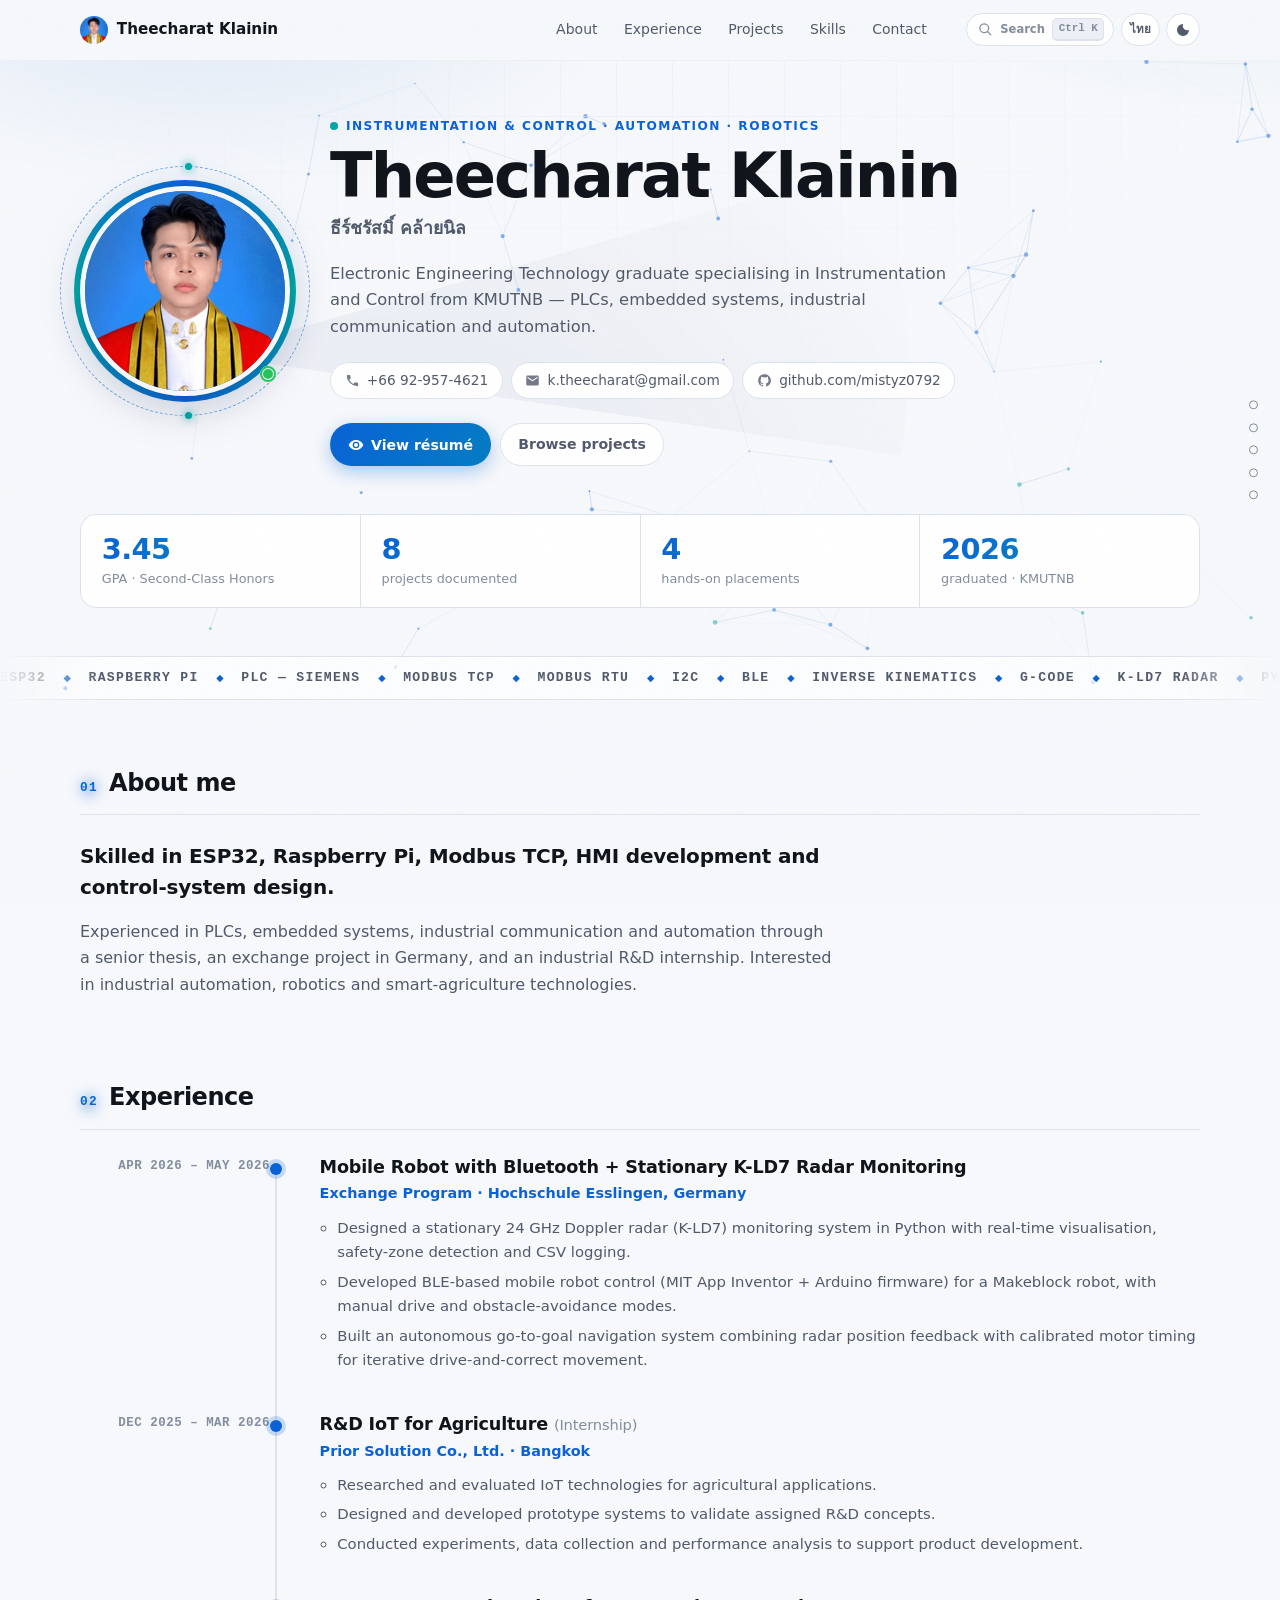
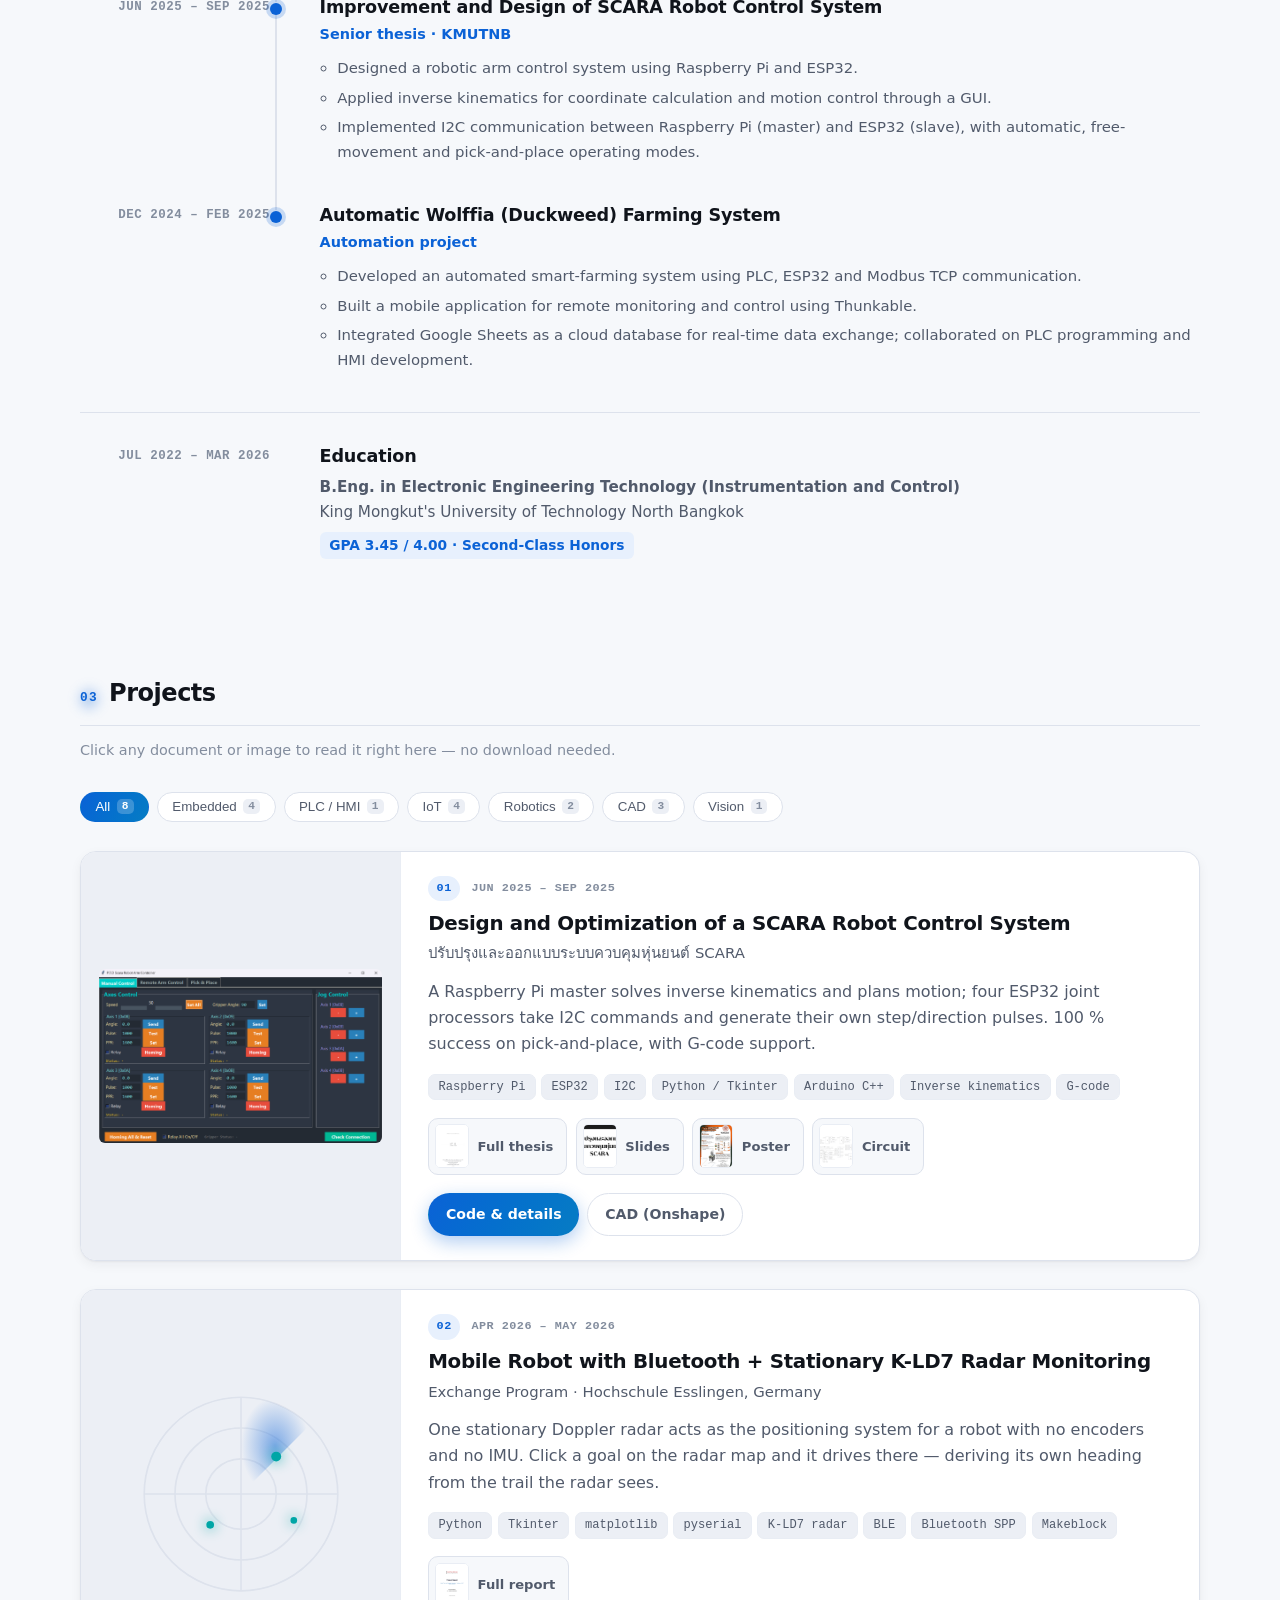
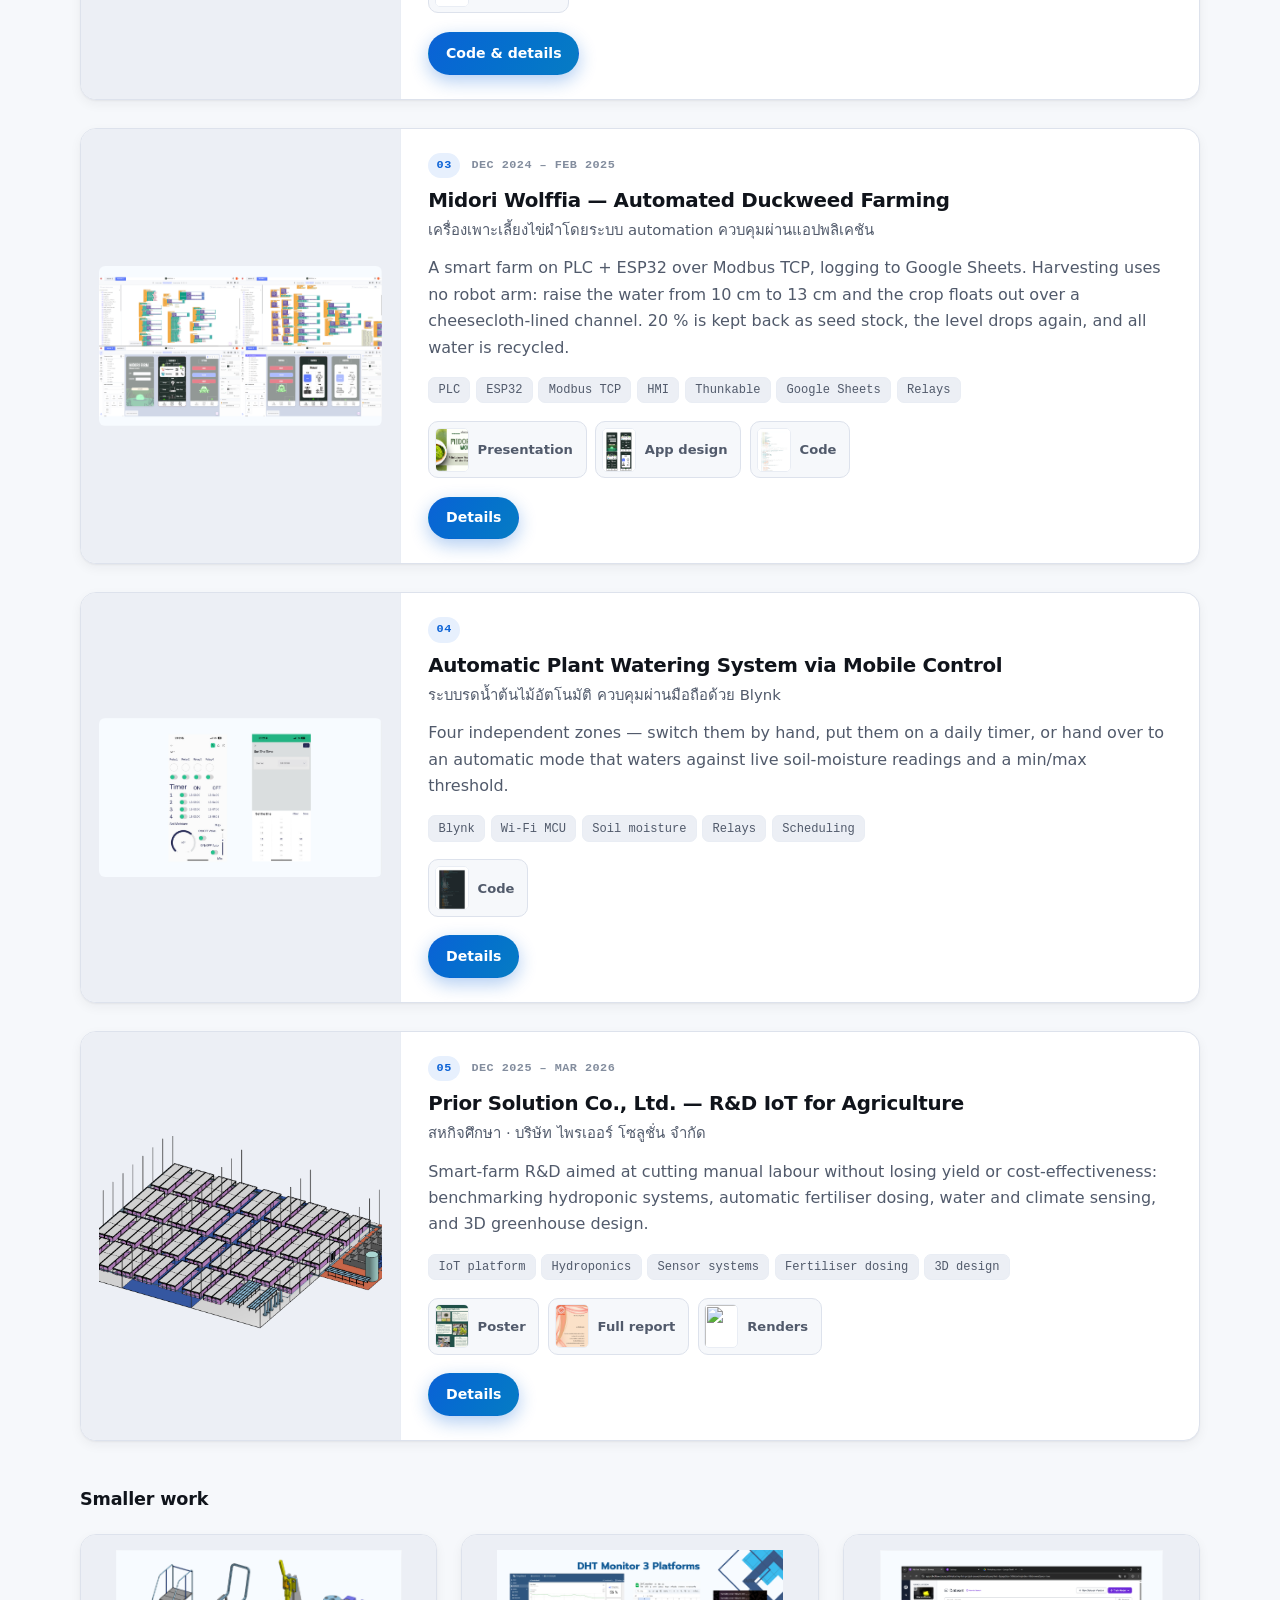
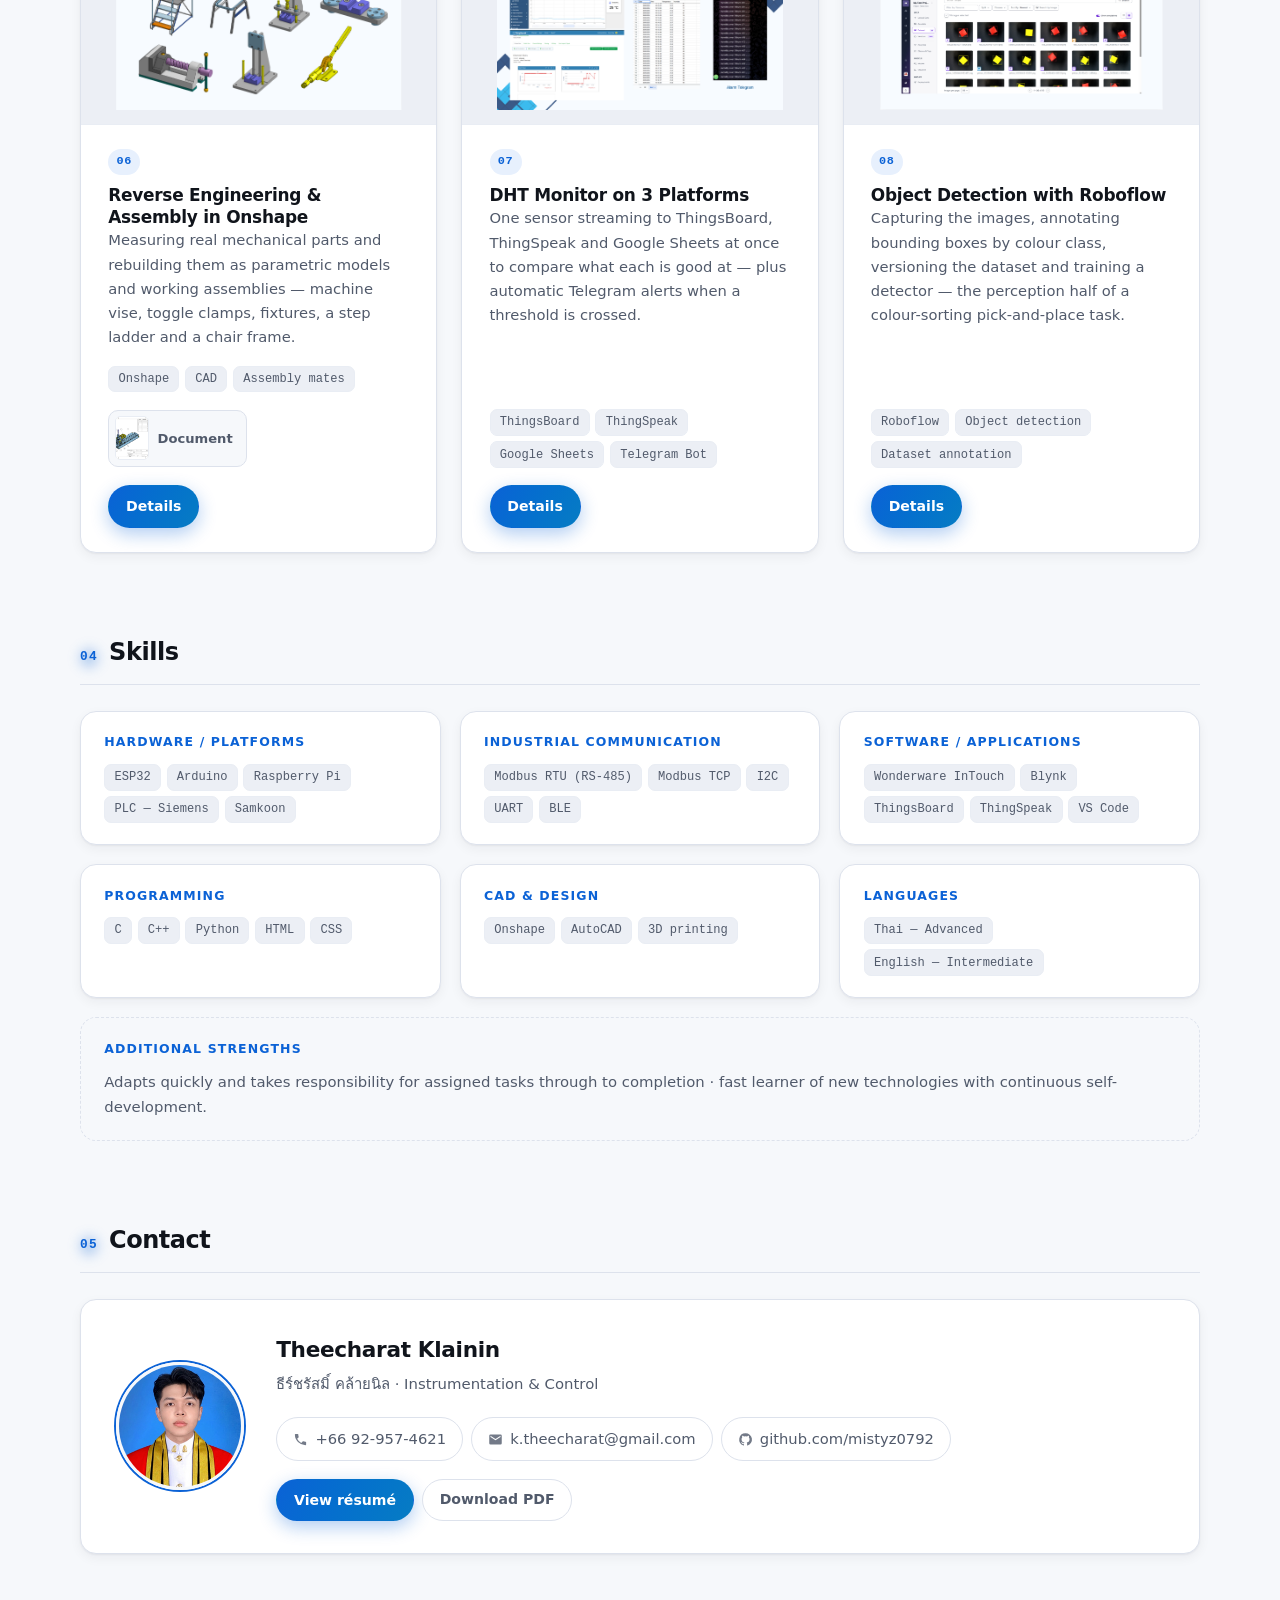
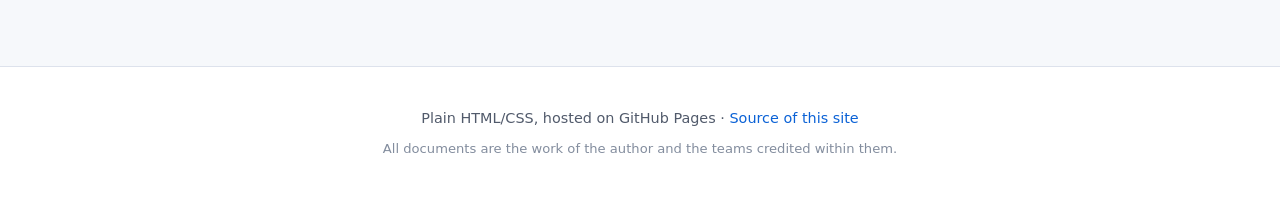
==== commit 1abfd974: "Take the hero and About copy straight from the resume The hero lede stopped claiming where the exper" ====
--- a/index.html
+++ b/index.html
@@ -103,11 +103,9 @@
       <p class="thai-name">ธีร์ชรัสมิ์ คล้ายนิล</p>
       <p class="lede">
         <span class="th">วิศวกรรมอิเล็กทรอนิกส์ (เครื่องมือวัดและควบคุม) จาก มจพ. —
-        ทำงานกับ PLC, ระบบสมองกลฝังตัว, การสื่อสารในงานอุตสาหกรรม และระบบอัตโนมัติ
-        ผ่านโปรเจกต์ทั้งในมหาวิทยาลัยและในโรงงานจริง</span>
+        ทำงานกับ PLC, ระบบสมองกลฝังตัว, การสื่อสารในงานอุตสาหกรรม และระบบอัตโนมัติ</span>
         <span class="en">Electronic Engineering Technology graduate specialising in Instrumentation and Control from
-        KMUTNB — PLCs, embedded systems, industrial communication and automation, through both academic and
-        industrial projects.</span>
+        KMUTNB — PLCs, embedded systems, industrial communication and automation.</span>
       </p>
 
       <ul class="contact-chips">
@@ -167,20 +165,16 @@
   <h2><span class="num">01</span><span class="th">เกี่ยวกับผม</span><span class="en">About me</span></h2>
   <div class="about">
     <p class="big">
-      <span class="th">ผมสนใจงานที่ต้อง “ทำให้ของจริงขยับได้” — ตั้งแต่คำนวณจลนศาสตร์ผกผัน
-      ไปจนถึงหาสาเหตุว่าทำไมมอเตอร์ถึงเดินเบี้ยว</span>
-      <span class="en">I like the part of engineering where something physical actually has to move —
-      from solving inverse kinematics down to working out why a motor drifts to one side.</span>
+      <span class="th">ถนัด ESP32, Raspberry Pi, Modbus TCP, การพัฒนา HMI และการออกแบบระบบควบคุม</span>
+      <span class="en">Skilled in ESP32, Raspberry Pi, Modbus TCP, HMI development and control-system design.</span>
     </p>
     <p>
       <span class="th">มีประสบการณ์กับ PLC, ระบบสมองกลฝังตัว, การสื่อสารในงานอุตสาหกรรม และระบบอัตโนมัติ
       ทั้งจากปริญญานิพนธ์ การไปแลกเปลี่ยนที่เยอรมนี และการฝึกงาน R&amp;D ในบริษัท
-      ถนัด ESP32, Raspberry Pi, Modbus TCP, การพัฒนา HMI และการออกแบบระบบควบคุม
       สนใจงานด้าน Industrial Automation, Robotics และ Smart Agriculture</span>
       <span class="en">Experienced in PLCs, embedded systems, industrial communication and automation through a senior
-      thesis, an exchange project in Germany, and an industrial R&amp;D internship. Skilled in ESP32, Raspberry Pi,
-      Modbus TCP, HMI development and control-system design. Interested in industrial automation, robotics and
-      smart-agriculture technology.</span>
+      thesis, an exchange project in Germany, and an industrial R&amp;D internship. Interested in industrial
+      automation, robotics and smart-agriculture technologies.</span>
     </p>
   </div>
 </section>
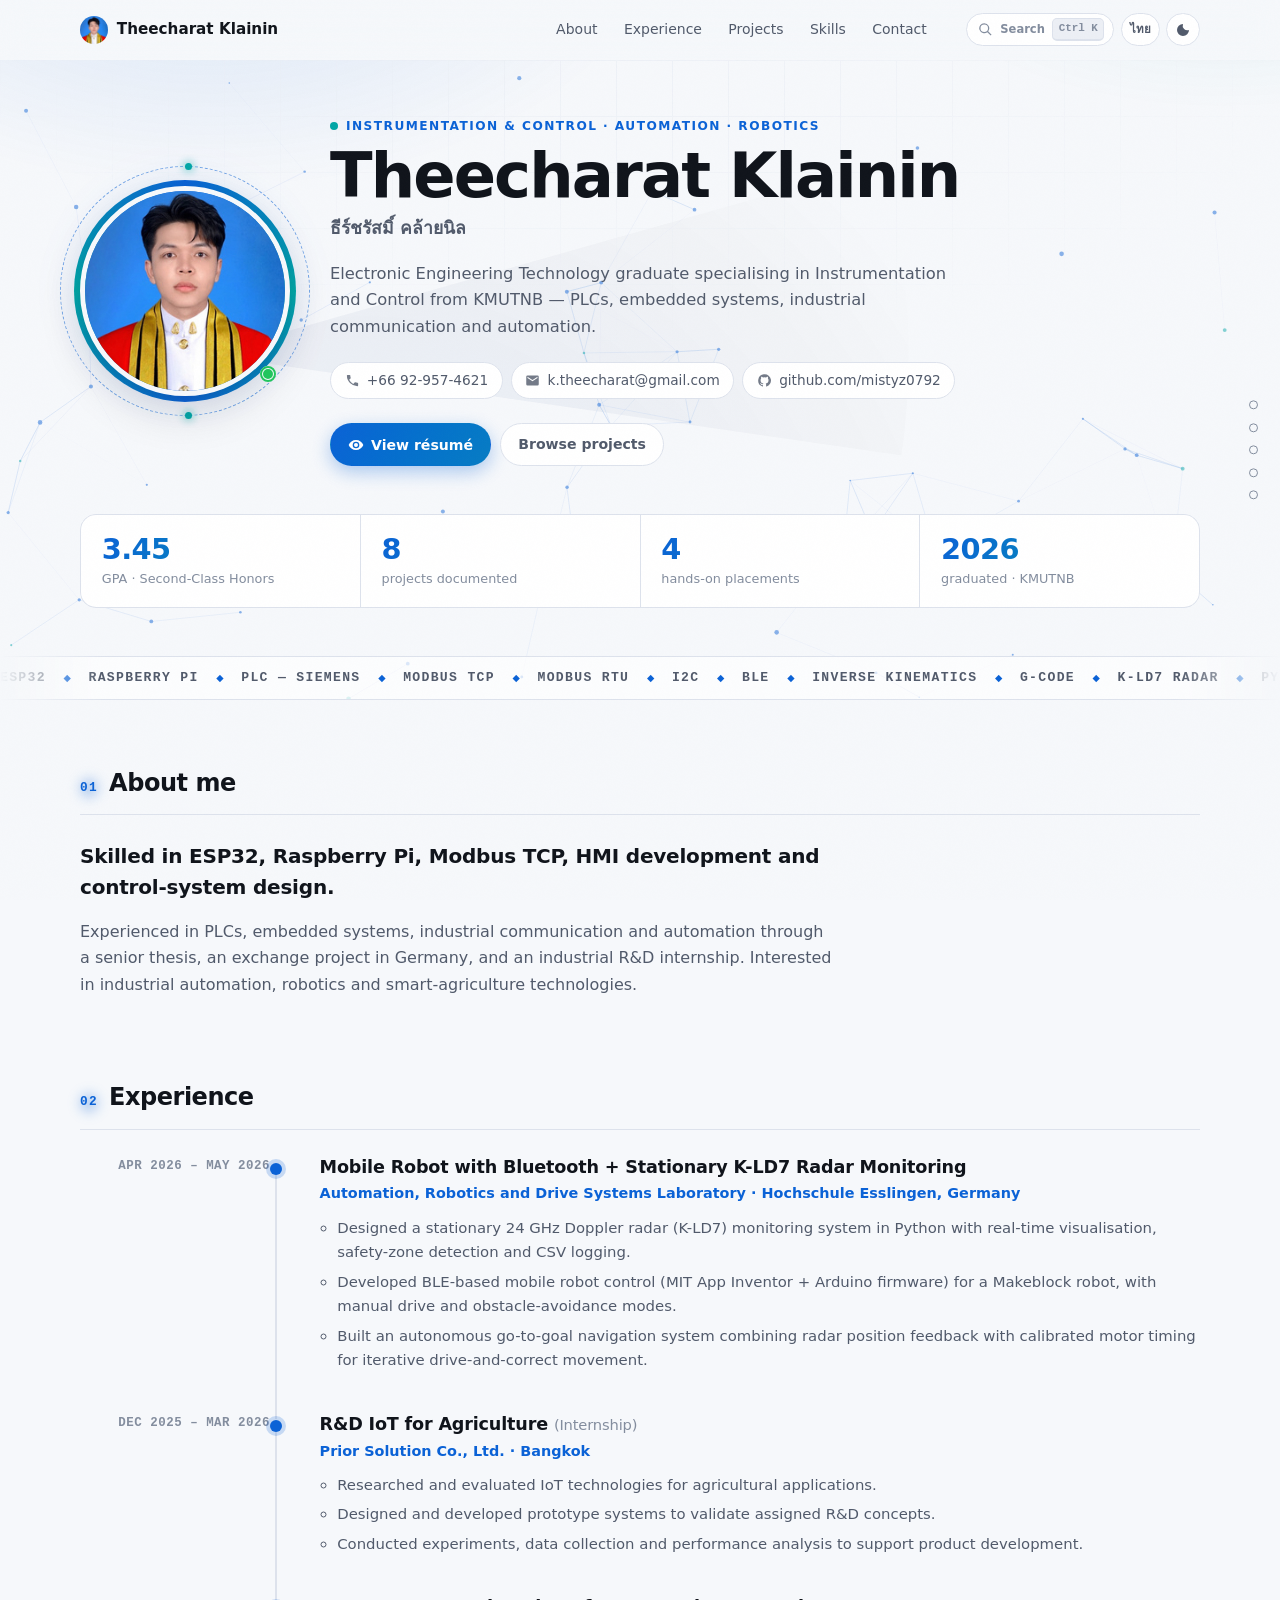
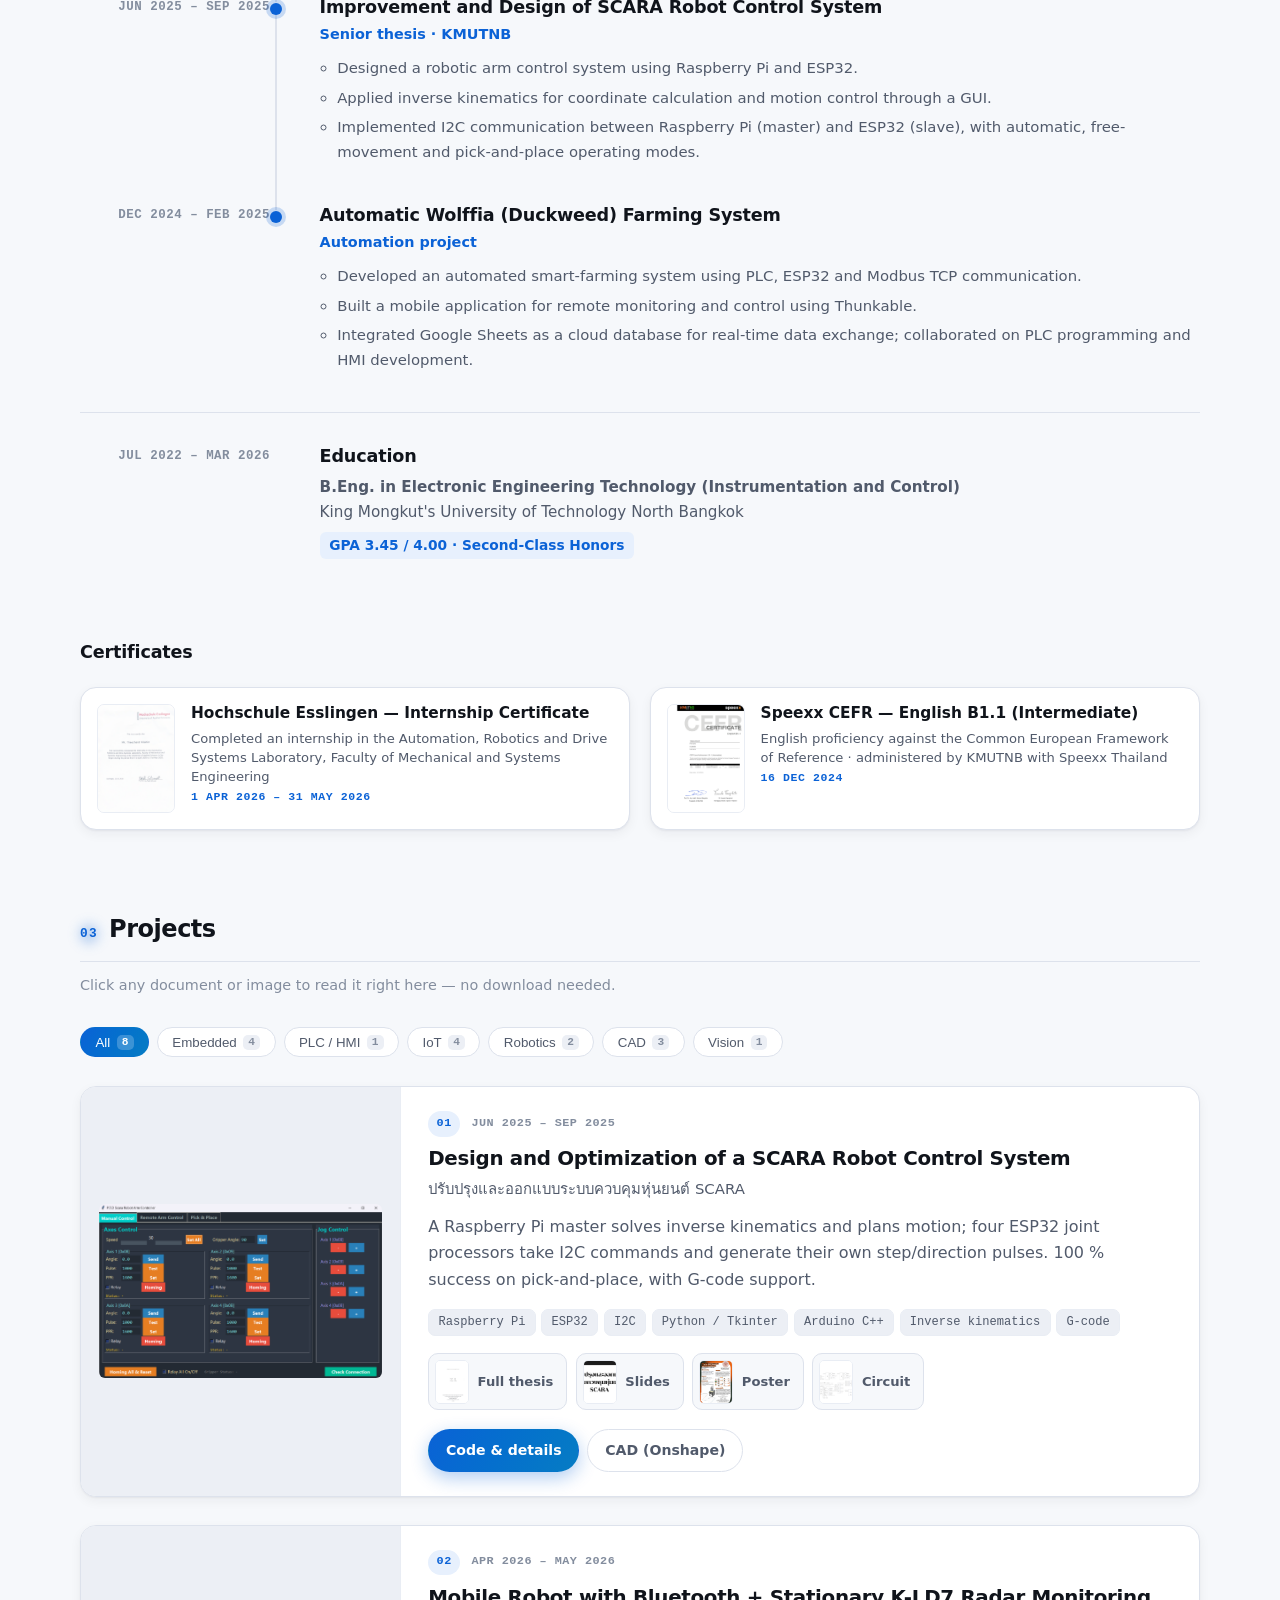
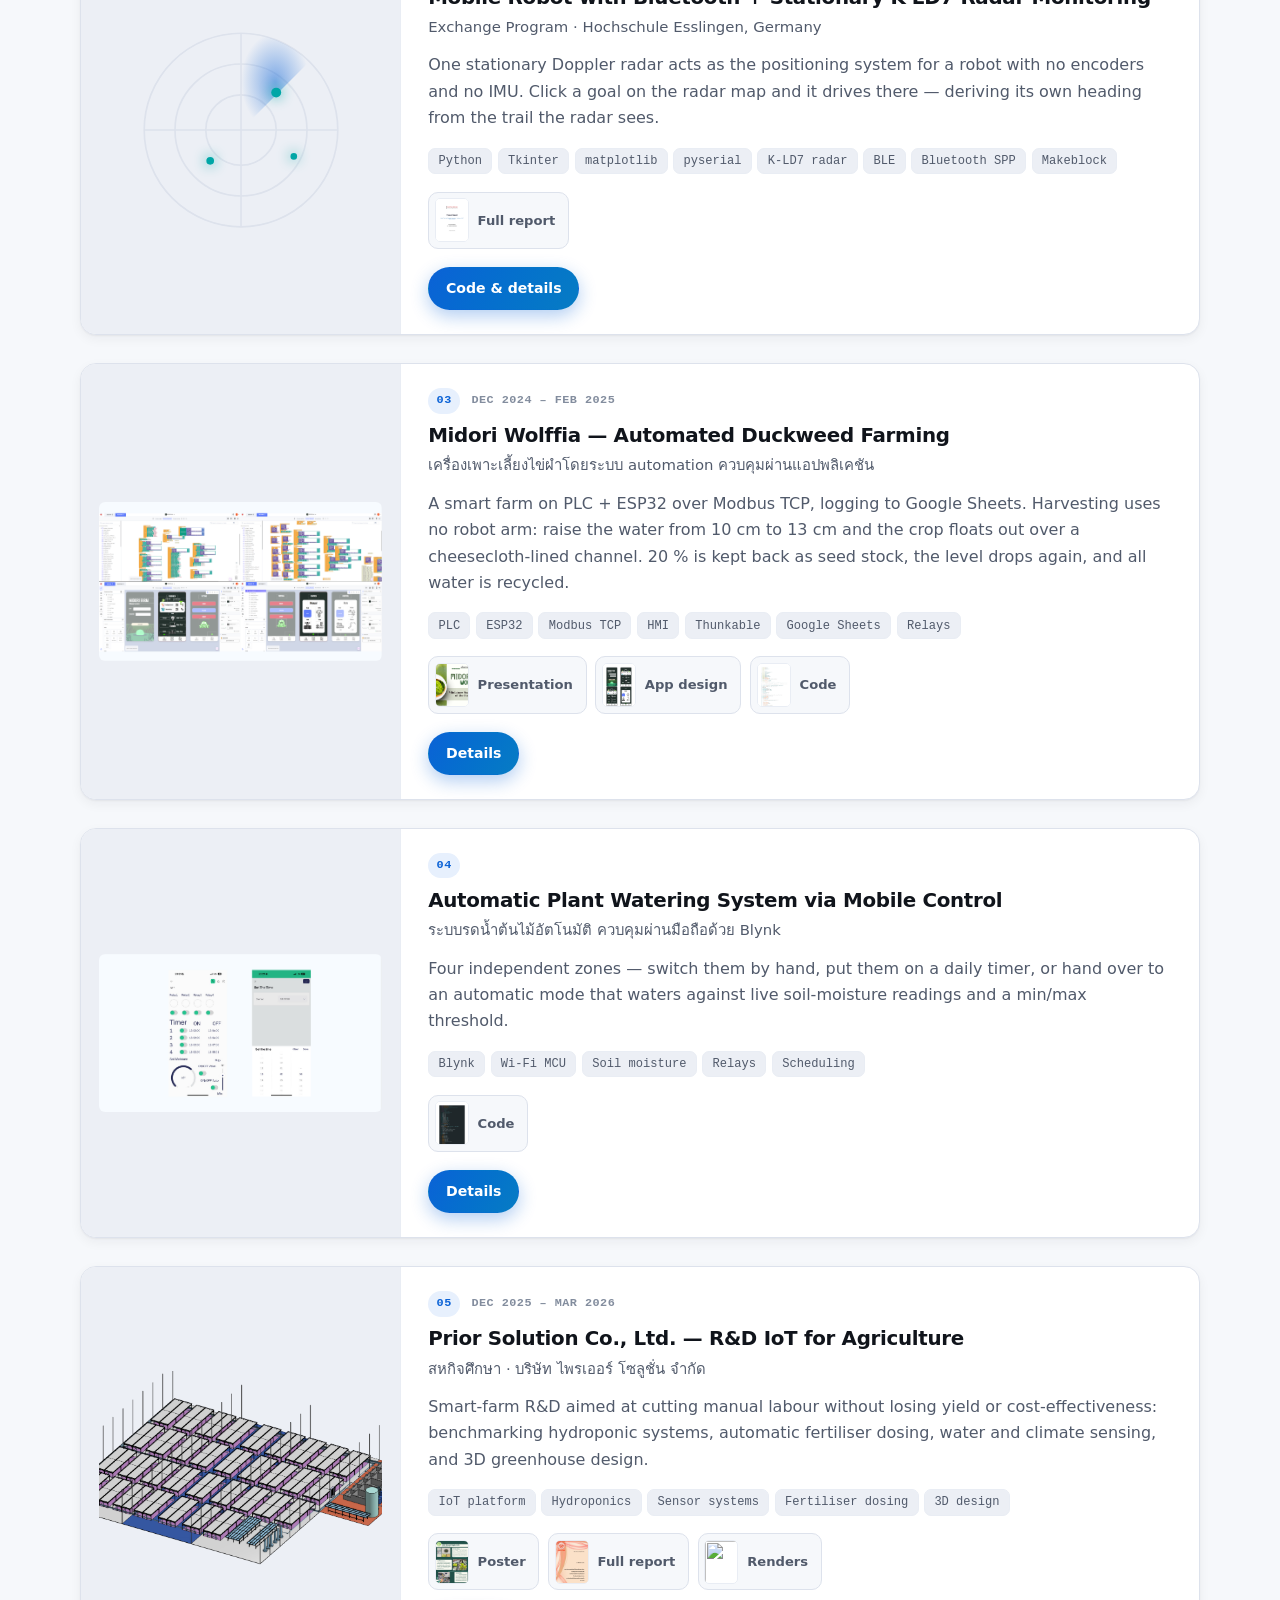
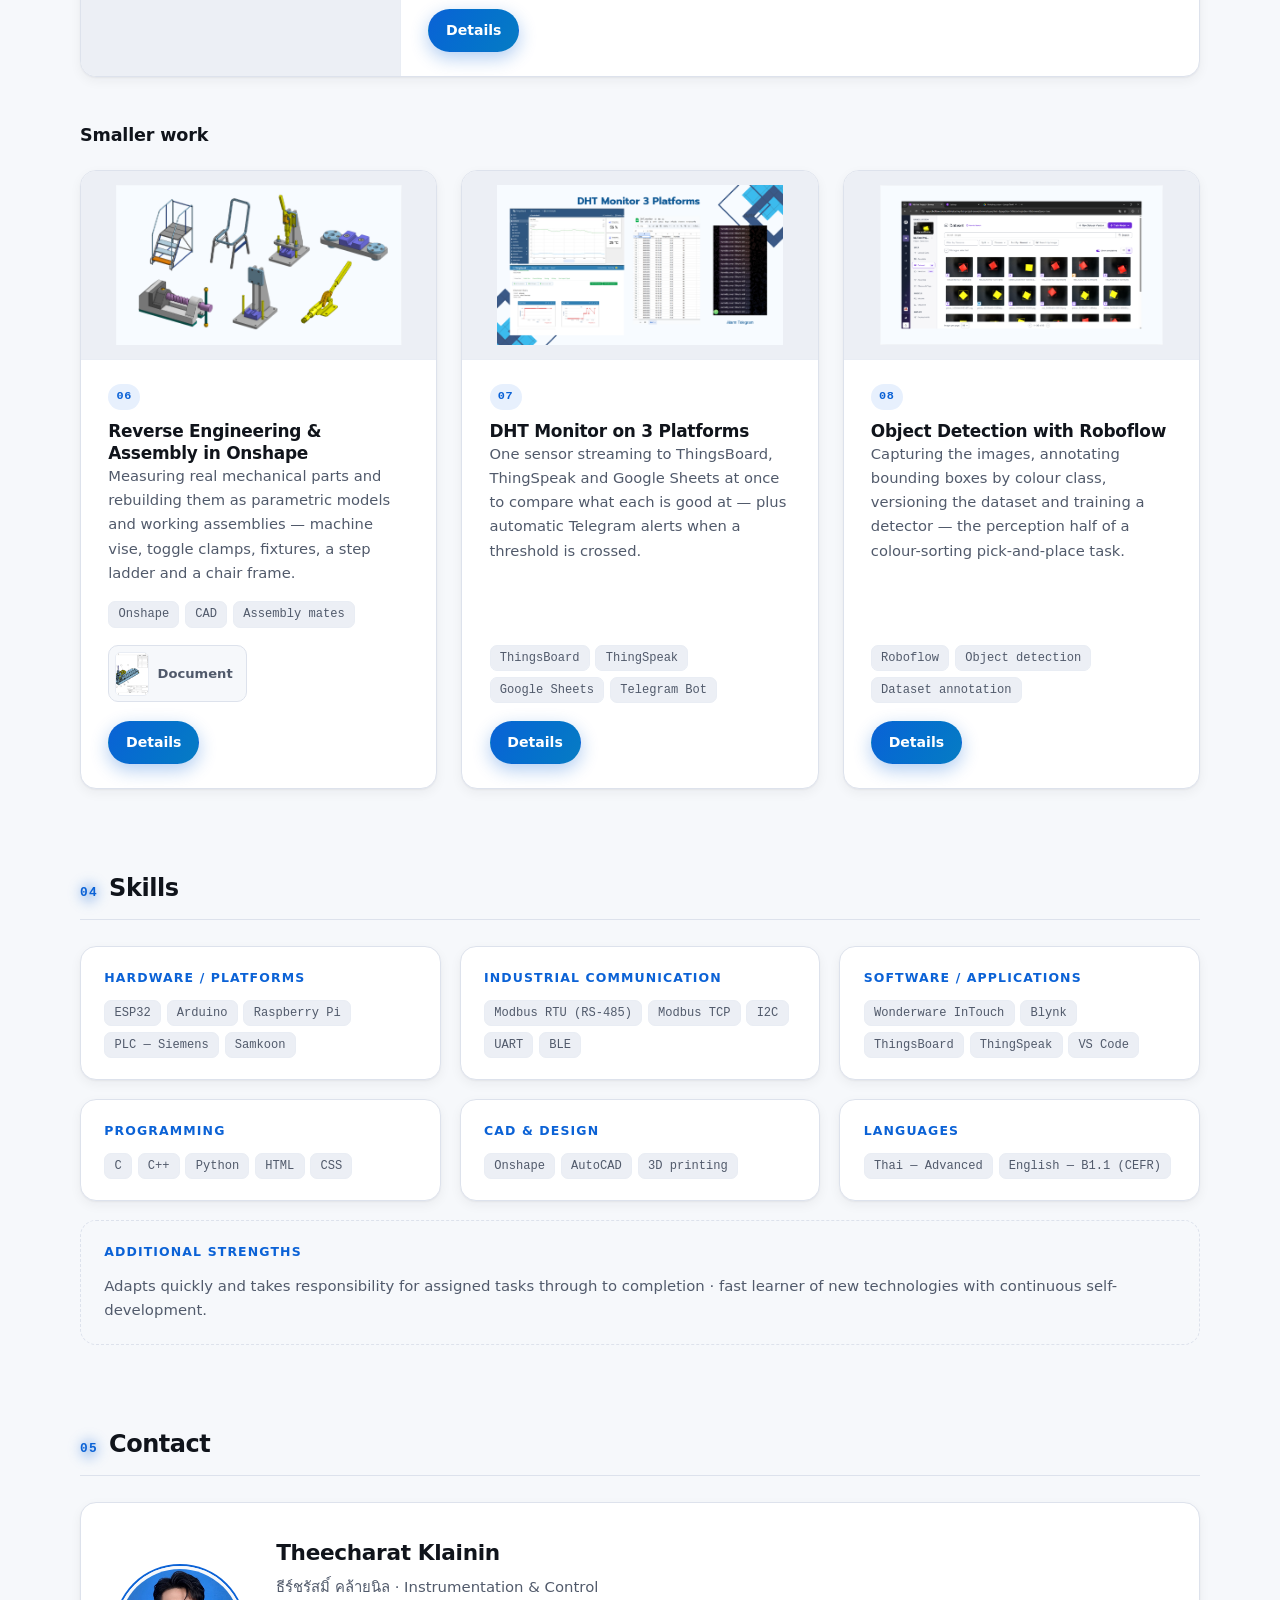
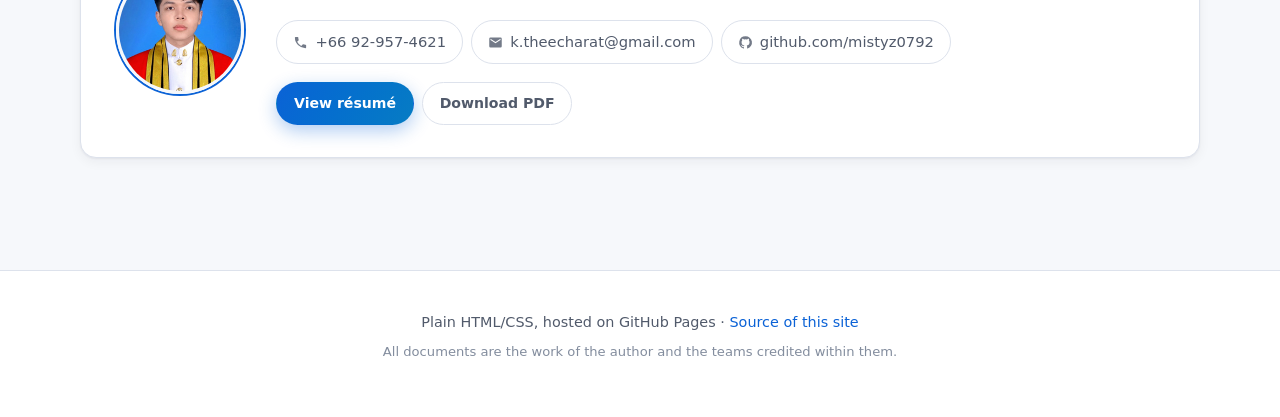
==== commit edfc8486: "Add the Esslingen internship and CEFR English certificates Both open in the existing inline viewer a" ====
--- a/index.html
+++ b/index.html
@@ -188,7 +188,7 @@
       <div class="when">APR 2026 – MAY 2026</div>
       <div class="what">
         <h3>Mobile Robot with Bluetooth + Stationary K-LD7 Radar Monitoring</h3>
-        <p class="where">Exchange Program · Hochschule Esslingen, Germany</p>
+        <p class="where">Automation, Robotics and Drive Systems Laboratory · Hochschule Esslingen, Germany</p>
         <ul>
           <li><span class="th">ออกแบบระบบมอนิเตอร์ด้วยเรดาร์ Doppler 24 GHz (K-LD7) ด้วย Python พร้อมกราฟเรียลไทม์ ตรวจจับโซนปลอดภัย และบันทึก CSV</span>
               <span class="en">Designed a stationary 24 GHz Doppler radar (K-LD7) monitoring system in Python with real-time visualisation, safety-zone detection and CSV logging.</span></li>
@@ -257,6 +257,40 @@
       King Mongkut's University of Technology North Bangkok<br>
       <span class="hl">GPA 3.45 / 4.00 · <span class="th">เกียรตินิยมอันดับ 2</span><span class="en">Second-Class Honors</span></span></p>
     </div>
+  </div>
+
+  <h3 class="subhead"><span class="th">ใบรับรอง</span><span class="en">Certificates</span></h3>
+  <div class="certs">
+    <button class="cert" type="button"
+            data-view="docs/certificates/certificate-hochschule-esslingen-internship.pdf" data-type="pdf"
+            data-preview="assets/previews/cert-esslingen.png"
+            data-title-th="ใบรับรองการฝึกงาน — Hochschule Esslingen"
+            data-title-en="Internship Certificate — Hochschule Esslingen">
+      <img src="assets/previews/cert-esslingen.png" alt="" loading="lazy">
+      <span class="cert-body">
+        <b>Hochschule Esslingen — Internship Certificate</b>
+        <small><span class="th">ผ่านการฝึกงานที่ Automation, Robotics and Drive Systems Laboratory
+          คณะ Mechanical and Systems Engineering</span>
+          <span class="en">Completed an internship in the Automation, Robotics and Drive Systems Laboratory,
+          Faculty of Mechanical and Systems Engineering</span></small>
+        <em>1 APR 2026 – 31 MAY 2026</em>
+      </span>
+    </button>
+
+    <button class="cert" type="button"
+            data-view="docs/certificates/certificate-cefr-english-b1-1.pdf" data-type="pdf"
+            data-preview="assets/previews/cert-cefr.png"
+            data-title-th="ผลสอบภาษาอังกฤษ CEFR — B1.1"
+            data-title-en="English Proficiency (CEFR) — B1.1">
+      <img src="assets/previews/cert-cefr.png" alt="" loading="lazy">
+      <span class="cert-body">
+        <b>Speexx CEFR — English B1.1 (Intermediate)</b>
+        <small><span class="th">ผลสอบวัดระดับภาษาอังกฤษตามกรอบ CEFR · จัดสอบโดย มจพ. ร่วมกับ Speexx Thailand</span>
+          <span class="en">English proficiency against the Common European Framework of Reference ·
+          administered by KMUTNB with Speexx Thailand</span></small>
+        <em>16 DEC 2024</em>
+      </span>
+    </button>
   </div>
 </section>
 
@@ -555,7 +589,7 @@
     </div>
     <div>
       <h4><span class="th">ภาษา</span><span class="en">Languages</span></h4>
-      <ul class="tags"><li><span class="th">ไทย — ดีมาก</span><span class="en">Thai — Advanced</span></li><li><span class="th">อังกฤษ — ปานกลาง</span><span class="en">English — Intermediate</span></li></ul>
+      <ul class="tags"><li><span class="th">ไทย — ดีมาก</span><span class="en">Thai — Advanced</span></li><li><span class="th">อังกฤษ — B1.1 (CEFR)</span><span class="en">English — B1.1 (CEFR)</span></li></ul>
     </div>
   </div>
 
--- a/assets/style.css
+++ b/assets/style.css
@@ -340,6 +340,29 @@
   border-radius: 6px; background: var(--accent-soft); color: var(--accent); font-weight: 700; font-size: .86rem;
 }
 
+/* --- certificates ------------------------------------------------------- */
+.certs { display: grid; grid-template-columns: repeat(auto-fit, minmax(340px, 1fr)); gap: 1.2rem; }
+.cert {
+  display: flex; gap: 1rem; align-items: flex-start; text-align: left;
+  padding: 1rem; border: 1px solid var(--line); border-radius: var(--radius);
+  background: var(--bg-elev); box-shadow: var(--shadow-sm);
+  font: inherit; color: var(--fg-dim); cursor: pointer;
+  transition: transform .2s, box-shadow .2s, border-color .2s;
+}
+.cert:hover { transform: translateY(-3px); box-shadow: var(--shadow-lg); border-color: color-mix(in srgb, var(--accent) 45%, var(--line)); }
+.cert > img {
+  width: 78px; flex: none; border-radius: 7px; display: block;
+  border: 1px solid var(--line-soft); background: #fff;
+  object-fit: cover; object-position: top center; aspect-ratio: 72 / 100;
+}
+.cert-body { display: grid; gap: .3rem; min-width: 0; }
+.cert-body b { color: var(--fg); font-size: .96rem; line-height: 1.3; }
+.cert-body small { font-size: .82rem; line-height: 1.45; color: var(--fg-dim); }
+.cert-body em {
+  font: 700 .72rem/1 ui-monospace, "Cascadia Mono", Consolas, monospace;
+  font-style: normal; letter-spacing: .05em; color: var(--accent);
+}
+
 /* --- project cards ------------------------------------------------------ */
 .card {
   display: grid; grid-template-columns: 320px 1fr;
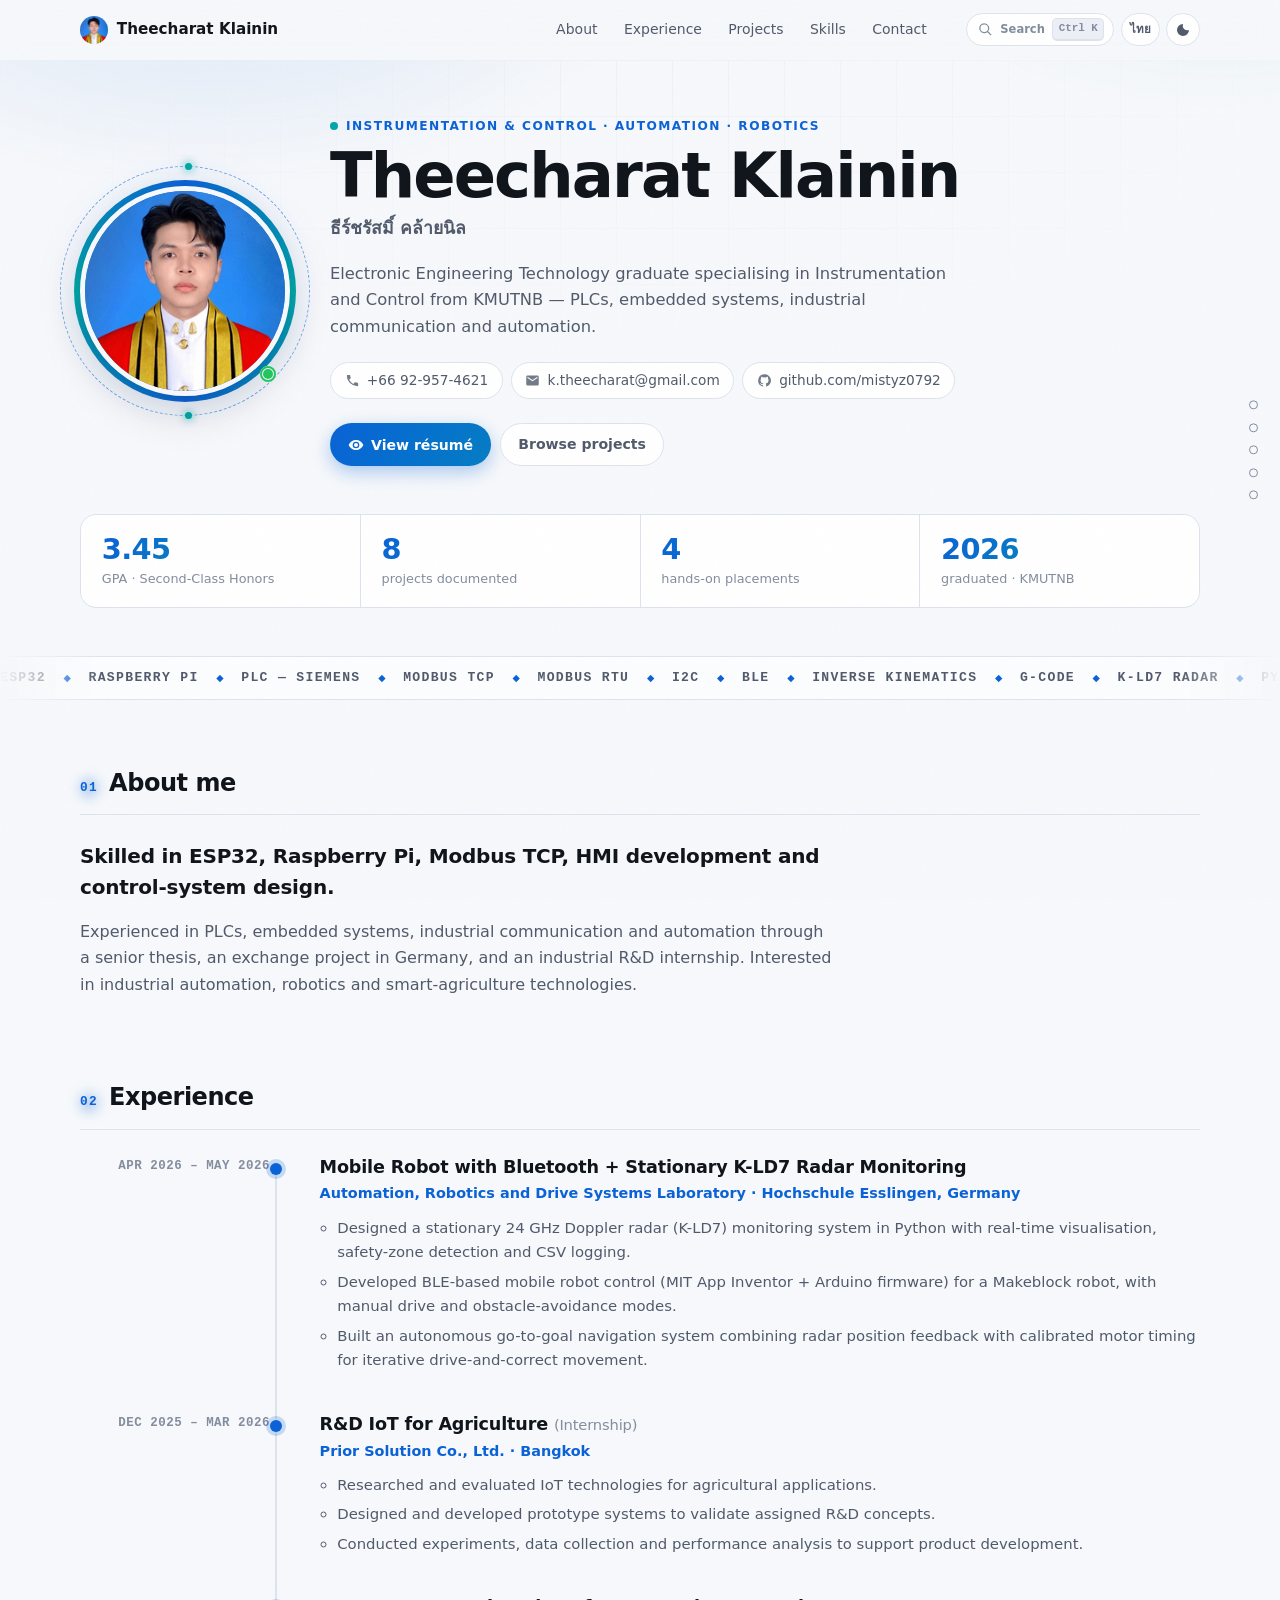
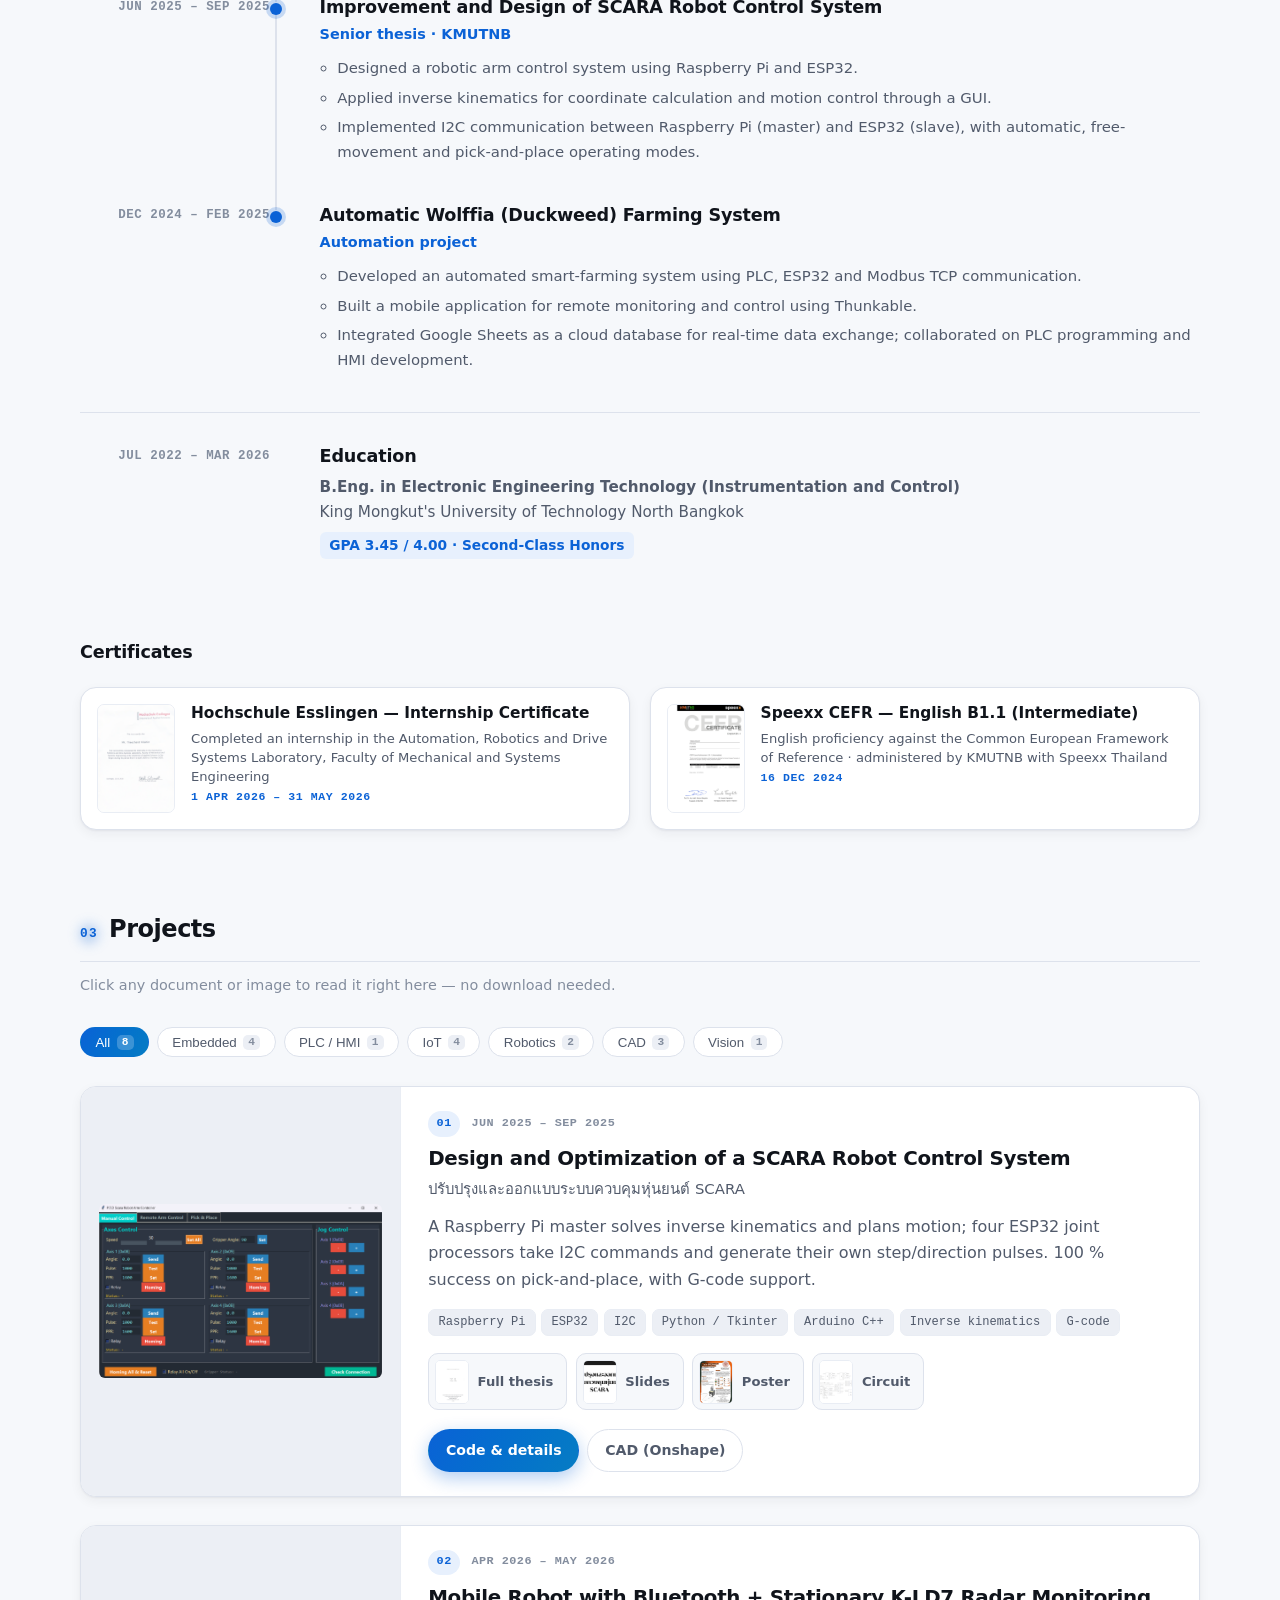
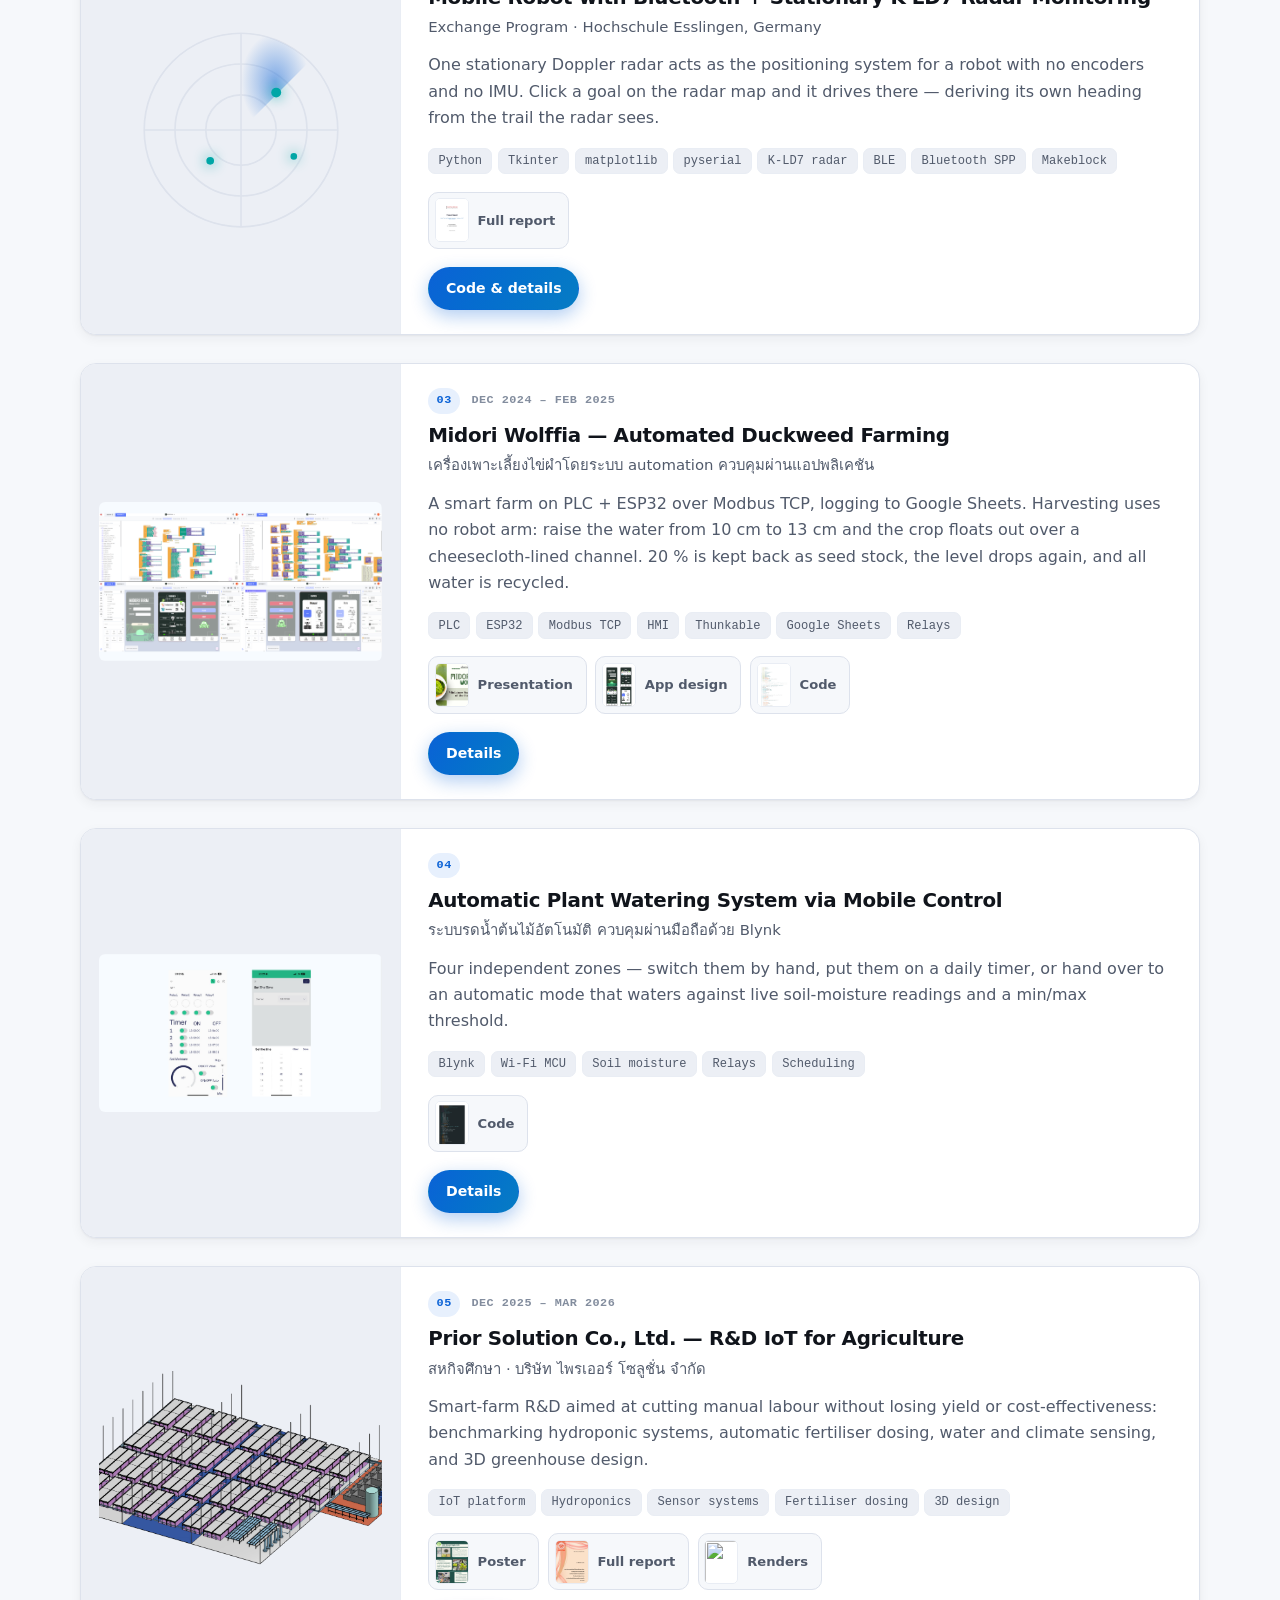
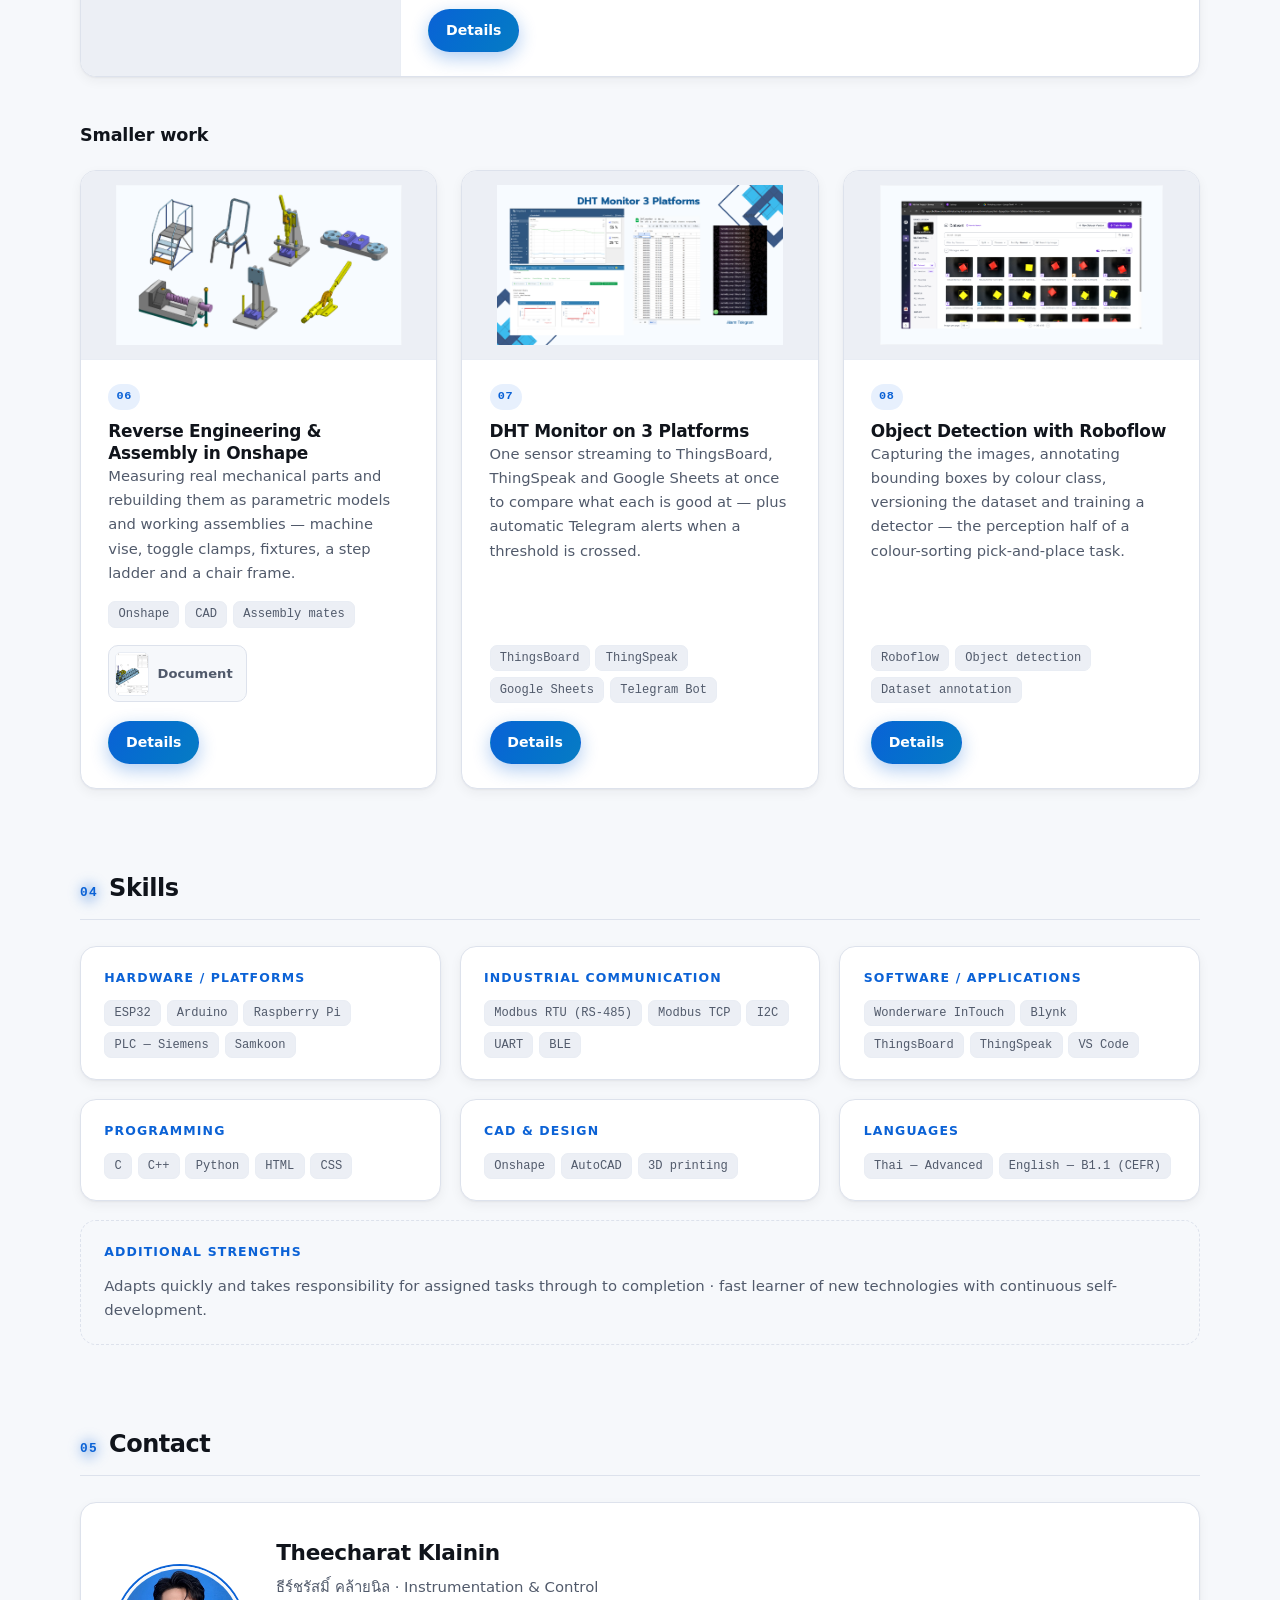
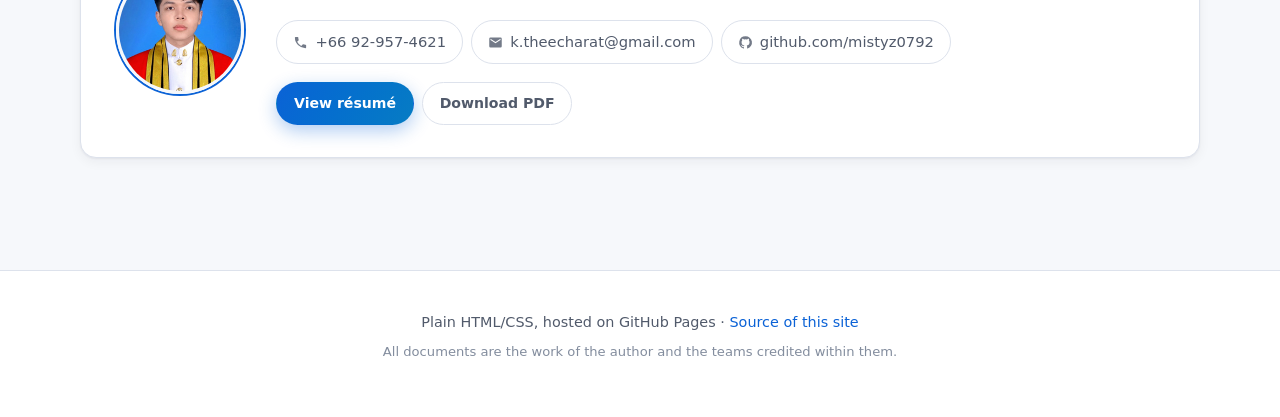
==== commit 3c233c6e: "Fix two awkward Thai phrasings - The hero lede read "ทำงานกับ PLC, ..." which is stilted in Thai. Dr" ====
--- a/index.html
+++ b/index.html
@@ -103,7 +103,7 @@
       <p class="thai-name">ธีร์ชรัสมิ์ คล้ายนิล</p>
       <p class="lede">
         <span class="th">วิศวกรรมอิเล็กทรอนิกส์ (เครื่องมือวัดและควบคุม) จาก มจพ. —
-        ทำงานกับ PLC, ระบบสมองกลฝังตัว, การสื่อสารในงานอุตสาหกรรม และระบบอัตโนมัติ</span>
+        PLC, ระบบสมองกลฝังตัว, การสื่อสารในงานอุตสาหกรรม และระบบอัตโนมัติ</span>
         <span class="en">Electronic Engineering Technology graduate specialising in Instrumentation and Control from
         KMUTNB — PLCs, embedded systems, industrial communication and automation.</span>
       </p>
@@ -206,7 +206,7 @@
         <h3>R&amp;D IoT for Agriculture <span class="role"><span class="th">(ฝึกงาน)</span><span class="en">(Internship)</span></span></h3>
         <p class="where">Prior Solution Co., Ltd. · Bangkok</p>
         <ul>
-          <li><span class="th">ศึกษาและประเมินเทคโนโลยี IoT สำหรับงานเกษตร</span>
+          <li><span class="th">ศึกษาและประเมินเทคโนโลยี IoT สำหรับการเกษตร</span>
               <span class="en">Researched and evaluated IoT technologies for agricultural applications.</span></li>
           <li><span class="th">ออกแบบและพัฒนาระบบต้นแบบเพื่อพิสูจน์แนวคิด R&amp;D ที่ได้รับมอบหมาย</span>
               <span class="en">Designed and developed prototype systems to validate assigned R&amp;D concepts.</span></li>
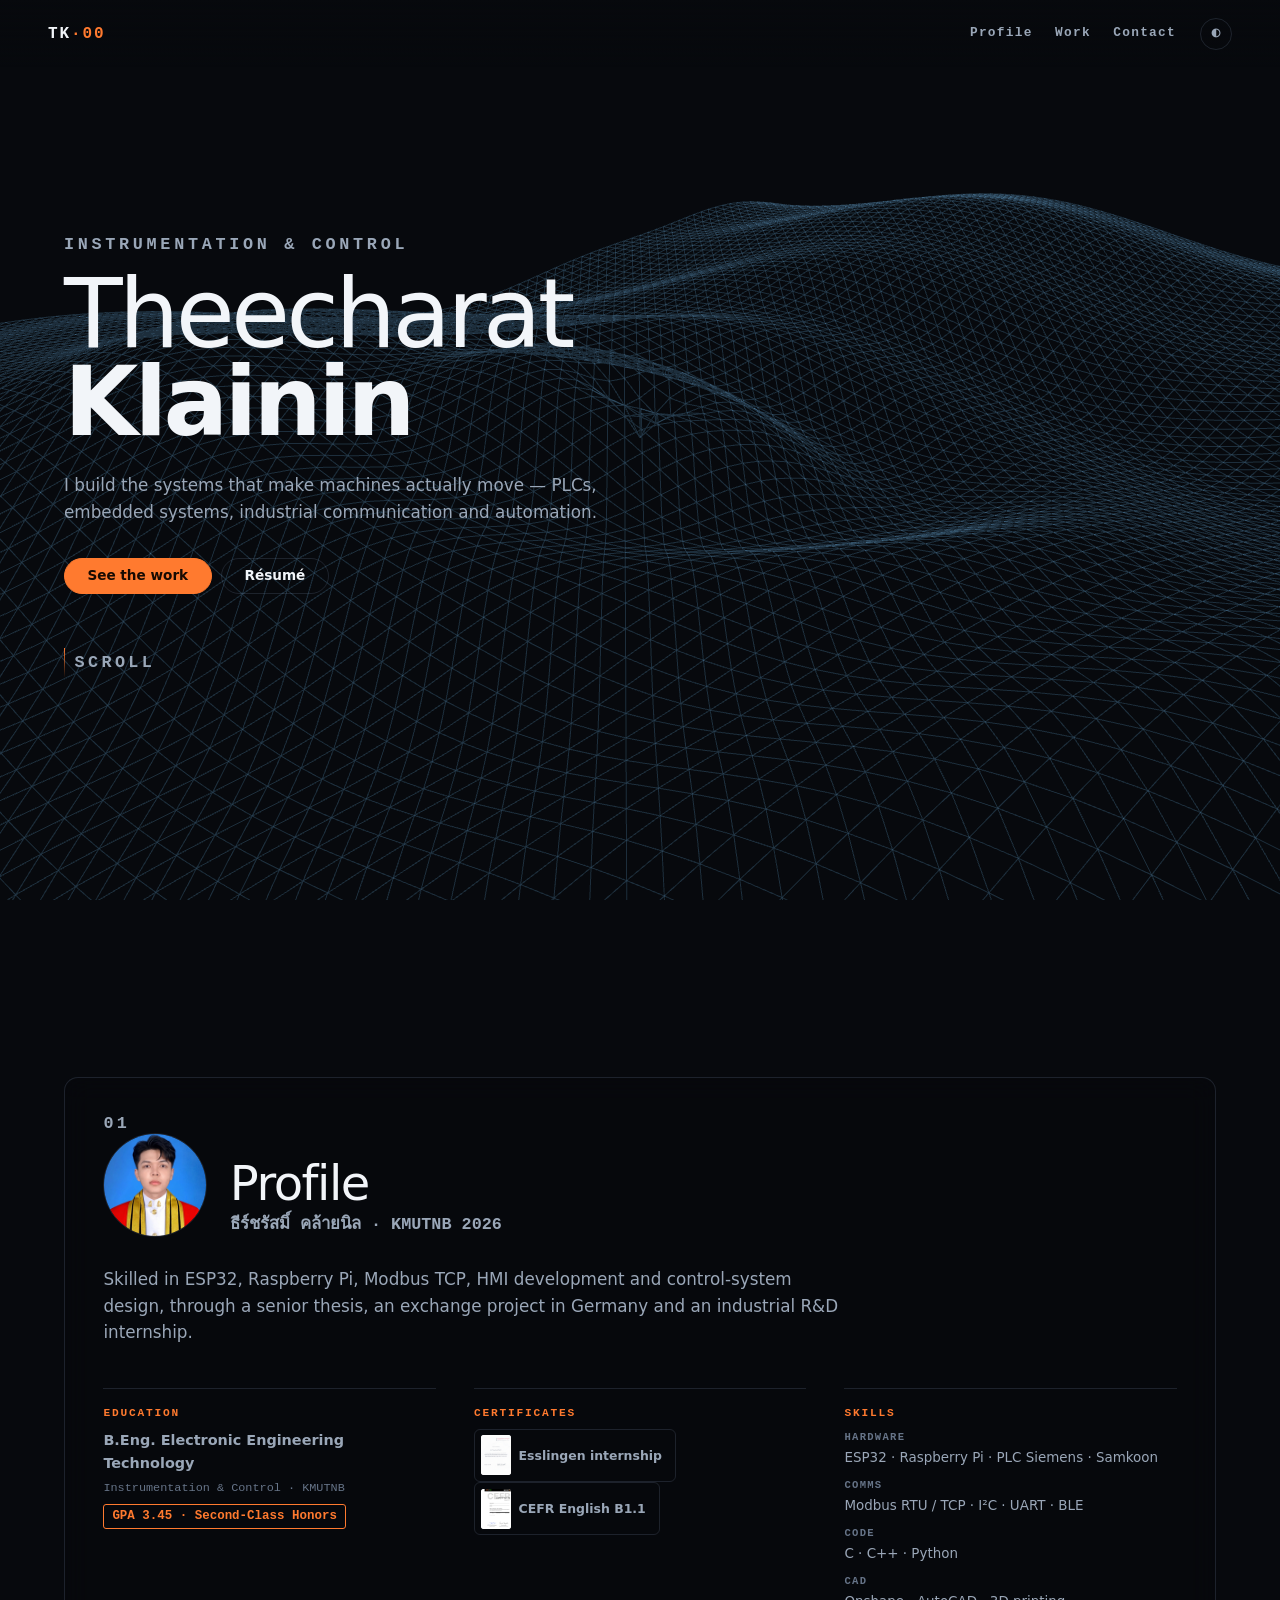
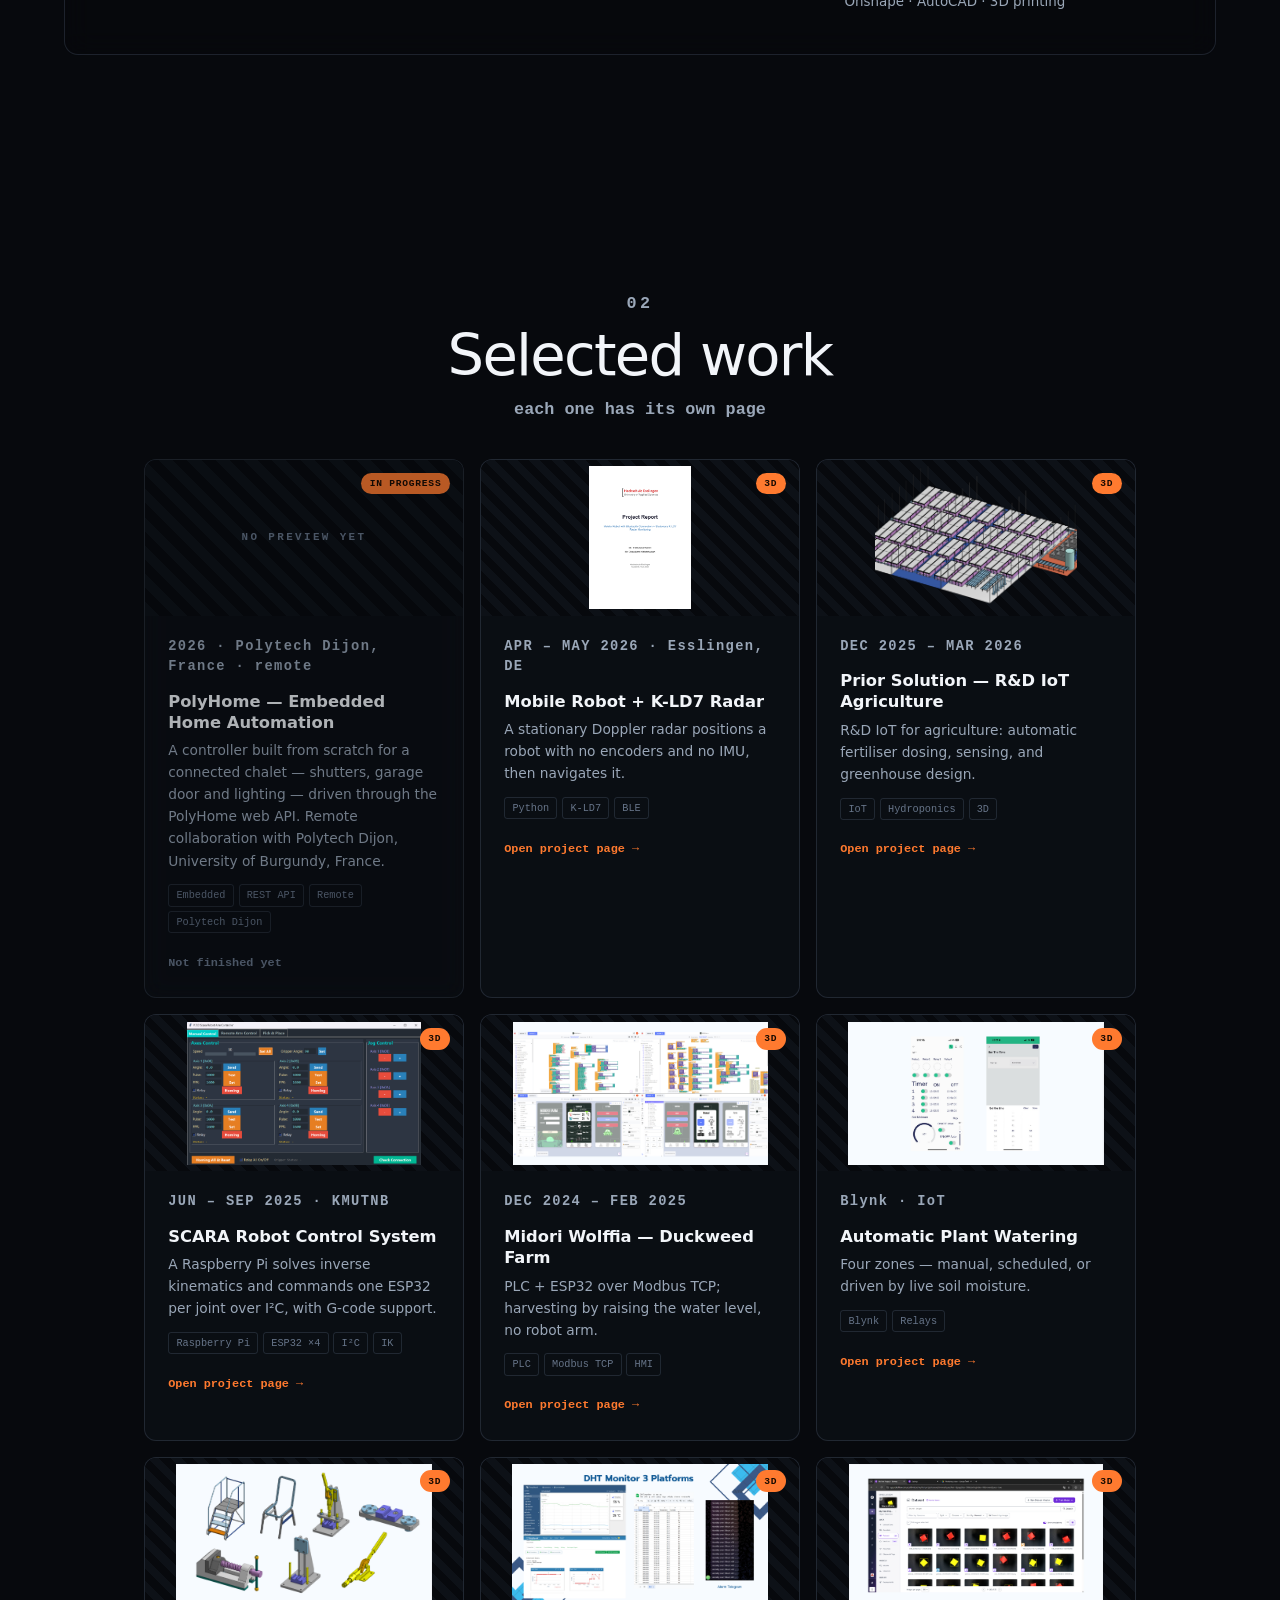
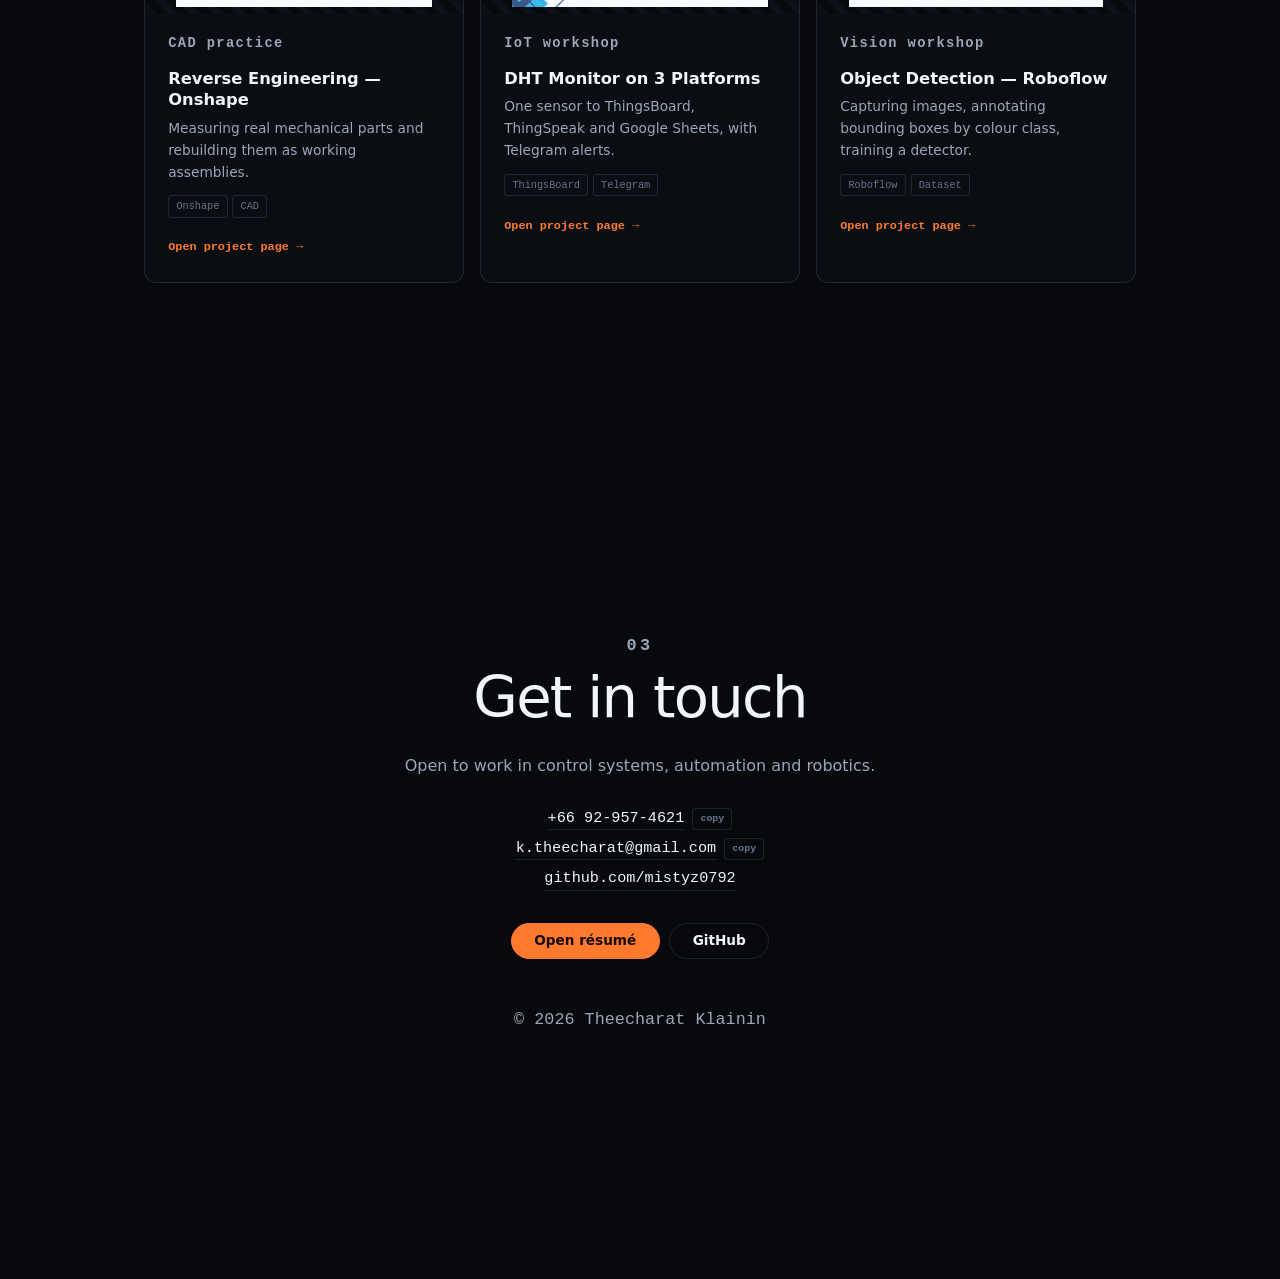
==== commit ffdc93e5: "Rebuild the portfolio as a 3D site, one page per project The homepage becomes a hub of nine project " ====
--- a/index.html
+++ b/index.html
@@ -1,674 +1,148 @@
 <!DOCTYPE html>
-<html lang="th" data-lang="th">
+<html lang="en" data-lang="en" data-theme="dark">
 <head>
 <meta charset="utf-8">
 <meta name="viewport" content="width=device-width, initial-scale=1">
-<title>Theecharat Klainin — Engineering Portfolio</title>
-<meta name="description" content="Instrumentation &amp; Control engineer — SCARA robot control, K-LD7 radar-guided mobile robot, PLC farm automation and industrial IoT R&amp;D.">
-<meta property="og:title" content="Theecharat Klainin — Engineering Portfolio">
-<meta property="og:description" content="Instrumentation &amp; Control engineer. SCARA robot control, radar-guided mobile robot, PLC farm automation, industrial IoT R&amp;D.">
-<meta property="og:image" content="https://mistyz0792.github.io/portfolio/assets/photo.jpg">
-<link rel="stylesheet" href="assets/style.css">
-<link rel="icon" href="data:image/svg+xml,<svg xmlns='http://www.w3.org/2000/svg' viewBox='0 0 100 100'><text y='.9em' font-size='90'>🤖</text></svg>">
+<title>Theecharat Klainin — Control Systems &amp; Robotics</title>
+<meta name="description" content="Instrumentation &amp; Control engineer. SCARA robot control, radar-guided mobile robotics, PLC farm automation and industrial IoT R&amp;D.">
+<link rel="stylesheet" href="assets/style-d.css?v=6">
+<link rel="stylesheet" href="assets/style-main.css?v=10">
+<link rel="icon" href="data:image/svg+xml,<svg xmlns='http://www.w3.org/2000/svg' viewBox='0 0 100 100'><text y='.9em' font-size='90'>🦾</text></svg>">
 </head>
 <body>
 
-<a class="skip" href="#about"><span class="th">ข้ามไปเนื้อหา</span><span class="en">Skip to content</span></a>
+<div id="boot"><div class="boot-in"><span id="boot-pct">0</span><i></i></div></div>
 
-<div class="progress" aria-hidden="true"><span id="progress-bar"></span></div>
-<div class="grain" aria-hidden="true"></div>
-<div class="cursor-glow" id="cursor-glow" aria-hidden="true"></div>
-<div class="cursor-label" id="cursor-label" aria-hidden="true"></div>
+<canvas id="stage" data-model="assets/models/scara-arm.glb"></canvas>
 
-<!-- boot screen -->
-<div class="boot" id="boot">
-  <div class="boot-inner">
-    <div class="boot-ring"><span></span></div>
-    <p class="boot-name">THEECHARAT KLAININ</p>
-    <p class="boot-status" id="boot-status">INITIALISING</p>
-    <div class="boot-bar"><span id="boot-bar"></span></div>
-  </div>
-</div>
-
-<!-- section rail -->
-<nav class="rail" id="rail" aria-label="Section navigation"></nav>
-
-<!-- toasts -->
-<div class="toasts" id="toasts" aria-live="polite"></div>
-
-<!-- back to top -->
-<button class="fab" id="fab" type="button" aria-label="Back to top">
-  <svg viewBox="0 0 24 24" width="18" height="18" aria-hidden="true"><path d="M12 5l7 7-1.4 1.4L13 8.8V20h-2V8.8L6.4 13.4 5 12z" fill="currentColor"/></svg>
-</button>
-
-<!-- command palette -->
-<div class="palette" id="palette" hidden>
-  <div class="palette-backdrop" data-palette-close></div>
-  <div class="palette-panel" role="dialog" aria-modal="true" aria-label="Command palette">
-    <div class="palette-input">
-      <svg viewBox="0 0 24 24" width="18" height="18" aria-hidden="true"><path d="M10 2a8 8 0 1 0 4.9 14.3l5.4 5.4 1.4-1.4-5.4-5.4A8 8 0 0 0 10 2zm0 2a6 6 0 1 1 0 12 6 6 0 0 1 0-12z" fill="currentColor"/></svg>
-      <input id="palette-q" type="text" autocomplete="off" spellcheck="false">
-      <kbd>ESC</kbd>
-    </div>
-    <div class="palette-results" id="palette-results"></div>
-    <div class="palette-foot">
-      <span><kbd>↑</kbd><kbd>↓</kbd> <span class="th">เลื่อน</span><span class="en">navigate</span></span>
-      <span><kbd>↵</kbd> <span class="th">เปิด</span><span class="en">open</span></span>
-      <span><kbd>ESC</kbd> <span class="th">ปิด</span><span class="en">close</span></span>
-    </div>
-  </div>
-</div>
-
-<nav id="nav">
-  <div class="wrap nav-inner">
-    <a class="brand" href="#top">
-      <img src="assets/photo.jpg" alt="">
-      <span>Theecharat&nbsp;Klainin</span>
-    </a>
-    <div class="nav-links">
-      <a href="#about"><span class="th">เกี่ยวกับ</span><span class="en">About</span></a>
-      <a href="#experience"><span class="th">ประสบการณ์</span><span class="en">Experience</span></a>
-      <a href="#projects"><span class="th">ผลงาน</span><span class="en">Projects</span></a>
-      <a href="#skills"><span class="th">ทักษะ</span><span class="en">Skills</span></a>
-      <a href="#contact"><span class="th">ติดต่อ</span><span class="en">Contact</span></a>
-    </div>
-    <div class="nav-actions">
-      <button class="cmdk" id="cmdk-open" type="button">
-        <svg viewBox="0 0 24 24" width="15" height="15" aria-hidden="true"><path d="M10 2a8 8 0 1 0 4.9 14.3l5.4 5.4 1.4-1.4-5.4-5.4A8 8 0 0 0 10 2zm0 2a6 6 0 1 1 0 12 6 6 0 0 1 0-12z" fill="currentColor"/></svg>
-        <span class="th">ค้นหา</span><span class="en">Search</span>
-        <kbd id="cmdk-hint">Ctrl K</kbd>
-      </button>
-      <button id="lang-toggle" type="button" aria-label="Switch language">EN</button>
-      <button id="theme-toggle" type="button" aria-label="Switch theme">
-        <svg viewBox="0 0 24 24" width="16" height="16" aria-hidden="true"><path d="M12 3a9 9 0 1 0 9 9 7 7 0 0 1-9-9z" fill="currentColor"/></svg>
-      </button>
-    </div>
-  </div>
-</nav>
-
-<!-- ============================ HERO ============================ -->
-<header id="top" class="hero">
-  <div class="hero-bg" aria-hidden="true"></div>
-  <canvas id="fx" class="hero-fx" aria-hidden="true"></canvas>
-  <div class="wrap hero-inner">
-    <div class="portrait">
-      <span class="ring-hud" aria-hidden="true"></span>
-      <img src="assets/photo.jpg" alt="Theecharat Klainin">
-      <span class="status-dot" aria-hidden="true"></span>
-    </div>
-
-    <div class="hero-text">
-      <p class="eyebrow"><span class="blip" aria-hidden="true"></span>Instrumentation &amp; Control · Automation · Robotics</p>
-      <h1 class="shimmer" data-scramble="Theecharat Klainin">Theecharat Klainin</h1>
-      <p class="thai-name">ธีร์ชรัสมิ์ คล้ายนิล</p>
-      <p class="lede">
-        <span class="th">วิศวกรรมอิเล็กทรอนิกส์ (เครื่องมือวัดและควบคุม) จาก มจพ. —
-        PLC, ระบบสมองกลฝังตัว, การสื่อสารในงานอุตสาหกรรม และระบบอัตโนมัติ</span>
-        <span class="en">Electronic Engineering Technology graduate specialising in Instrumentation and Control from
-        KMUTNB — PLCs, embedded systems, industrial communication and automation.</span>
-      </p>
-
-      <ul class="contact-chips">
-        <li><a href="tel:+66929574621">
-          <svg viewBox="0 0 24 24" aria-hidden="true"><path d="M6.6 10.8a15.1 15.1 0 0 0 6.6 6.6l2.2-2.2a1 1 0 0 1 1-.24 11.4 11.4 0 0 0 3.6.58 1 1 0 0 1 1 1V20a1 1 0 0 1-1 1A17 17 0 0 1 3 4a1 1 0 0 1 1-1h3.5a1 1 0 0 1 1 1 11.4 11.4 0 0 0 .58 3.6 1 1 0 0 1-.25 1z" fill="currentColor"/></svg>
-          +66 92-957-4621</a><button class="copy" type="button" data-copy="+66929574621" data-label-th="คัดลอกเบอร์แล้ว" data-label-en="Phone number copied" aria-label="Copy phone number"><svg viewBox="0 0 24 24" aria-hidden="true"><path d="M16 1H4a2 2 0 0 0-2 2v14h2V3h12zm3 4H8a2 2 0 0 0-2 2v14a2 2 0 0 0 2 2h11a2 2 0 0 0 2-2V7a2 2 0 0 0-2-2zm0 16H8V7h11z" fill="currentColor"/></svg></button></li>
-        <li><a href="mailto:k.theecharat@gmail.com">
-          <svg viewBox="0 0 24 24" aria-hidden="true"><path d="M20 4H4a2 2 0 0 0-2 2v12a2 2 0 0 0 2 2h16a2 2 0 0 0 2-2V6a2 2 0 0 0-2-2zm0 4-8 5-8-5V6l8 5 8-5z" fill="currentColor"/></svg>
-          k.theecharat@gmail.com</a><button class="copy" type="button" data-copy="k.theecharat@gmail.com" data-label-th="คัดลอกอีเมลแล้ว" data-label-en="Email copied" aria-label="Copy email address"><svg viewBox="0 0 24 24" aria-hidden="true"><path d="M16 1H4a2 2 0 0 0-2 2v14h2V3h12zm3 4H8a2 2 0 0 0-2 2v14a2 2 0 0 0 2 2h11a2 2 0 0 0 2-2V7a2 2 0 0 0-2-2zm0 16H8V7h11z" fill="currentColor"/></svg></button></li>
-        <li><a href="https://github.com/mistyz0792">
-          <svg viewBox="0 0 24 24" aria-hidden="true"><path d="M12 2a10 10 0 0 0-3.16 19.5c.5.08.68-.22.68-.48v-1.7C6.73 19.9 6.14 18 6.14 18a2.7 2.7 0 0 0-1.13-1.49c-.92-.63.07-.62.07-.62a2.14 2.14 0 0 1 1.56 1.05 2.17 2.17 0 0 0 2.96.85 2.18 2.18 0 0 1 .65-1.37c-2.22-.25-4.55-1.11-4.55-4.94a3.87 3.87 0 0 1 1.03-2.69 3.6 3.6 0 0 1 .1-2.64s.84-.27 2.75 1.03a9.4 9.4 0 0 1 5 0c1.91-1.3 2.75-1.03 2.75-1.03a3.6 3.6 0 0 1 .1 2.64 3.87 3.87 0 0 1 1.03 2.69c0 3.84-2.34 4.69-4.57 4.93a2.43 2.43 0 0 1 .69 1.88v2.79c0 .27.18.58.69.48A10 10 0 0 0 12 2z" fill="currentColor"/></svg>
-          github.com/mistyz0792</a></li>
-      </ul>
-
-      <div class="hero-cta">
-        <button class="btn primary" type="button"
-                data-view="docs/resume-theecharat-klainin.pdf"
-                data-type="pdf"
-                data-preview="assets/previews/resume-theecharat-klainin.png"
-                data-title-th="เรซูเม่ — Theecharat Klainin"
-                data-title-en="Résumé — Theecharat Klainin">
-          <svg viewBox="0 0 24 24" aria-hidden="true"><path d="M12 4.5C7 4.5 2.7 7.6 1 12c1.7 4.4 6 7.5 11 7.5s9.3-3.1 11-7.5c-1.7-4.4-6-7.5-11-7.5zm0 12.5a5 5 0 1 1 0-10 5 5 0 0 1 0 10zm0-8a3 3 0 1 0 0 6 3 3 0 0 0 0-6z" fill="currentColor"/></svg>
-          <span class="th">ดูเรซูเม่</span><span class="en">View résumé</span>
-        </button>
-        <a class="btn" href="#projects"><span class="th">ดูผลงานทั้งหมด</span><span class="en">Browse projects</span></a>
-      </div>
-    </div>
-  </div>
-
-  <div class="wrap">
-    <ul class="stats">
-      <li><b data-count="3.45" data-decimals="2">3.45</b><span class="th">เกรดเฉลี่ย · เกียรตินิยมอันดับ 2</span><span class="en">GPA · Second-Class Honors</span></li>
-      <li><b data-count="8">8</b><span class="th">ผลงานในพอร์ต</span><span class="en">projects documented</span></li>
-      <li><b data-count="4">4</b><span class="th">ประสบการณ์งานจริง</span><span class="en">hands-on placements</span></li>
-      <li><b data-count="2026" data-plain="1">2026</b><span class="th">จบการศึกษา · มจพ.</span><span class="en">graduated · KMUTNB</span></li>
-    </ul>
-  </div>
-
-  <div class="marquee" aria-hidden="true">
-    <div class="marquee-track">
-      <span>ESP32</span><i>◆</i><span>Raspberry Pi</span><i>◆</i><span>PLC — Siemens</span><i>◆</i><span>Modbus TCP</span><i>◆</i>
-      <span>Modbus RTU</span><i>◆</i><span>I2C</span><i>◆</i><span>BLE</span><i>◆</i><span>Inverse Kinematics</span><i>◆</i>
-      <span>G-code</span><i>◆</i><span>K-LD7 Radar</span><i>◆</i><span>Python</span><i>◆</i><span>Arduino C++</span><i>◆</i>
-      <span>HMI</span><i>◆</i><span>Onshape</span><i>◆</i><span>TB6600</span><i>◆</i><span>Yaskawa SGDA</span><i>◆</i>
-      <span>ESP32</span><i>◆</i><span>Raspberry Pi</span><i>◆</i><span>PLC — Siemens</span><i>◆</i><span>Modbus TCP</span><i>◆</i>
-      <span>Modbus RTU</span><i>◆</i><span>I2C</span><i>◆</i><span>BLE</span><i>◆</i><span>Inverse Kinematics</span><i>◆</i>
-      <span>G-code</span><i>◆</i><span>K-LD7 Radar</span><i>◆</i><span>Python</span><i>◆</i><span>Arduino C++</span><i>◆</i>
-      <span>HMI</span><i>◆</i><span>Onshape</span><i>◆</i><span>TB6600</span><i>◆</i><span>Yaskawa SGDA</span><i>◆</i>
-    </div>
+<header id="top">
+  <a class="brand" href="#hero">TK<span>·00</span></a>
+  <nav>
+    <a href="#profile">Profile</a>
+    <a href="#work">Work</a>
+    <a href="#contact">Contact</a>
+  </nav>
+  <div class="tools">
+    <button id="theme" aria-label="Theme">◐</button>
   </div>
 </header>
 
 <main>
 
-<!-- ============================ ABOUT ============================ -->
-<section id="about" class="wrap reveal">
-  <h2><span class="num">01</span><span class="th">เกี่ยวกับผม</span><span class="en">About me</span></h2>
-  <div class="about">
-    <p class="big">
-      <span class="th">ถนัด ESP32, Raspberry Pi, Modbus TCP, การพัฒนา HMI และการออกแบบระบบควบคุม</span>
-      <span class="en">Skilled in ESP32, Raspberry Pi, Modbus TCP, HMI development and control-system design.</span>
-    </p>
-    <p>
-      <span class="th">มีประสบการณ์กับ PLC, ระบบสมองกลฝังตัว, การสื่อสารในงานอุตสาหกรรม และระบบอัตโนมัติ
-      ทั้งจากปริญญานิพนธ์ การไปแลกเปลี่ยนที่เยอรมนี และการฝึกงาน R&amp;D ในบริษัท
-      สนใจงานด้าน Industrial Automation, Robotics และ Smart Agriculture</span>
-      <span class="en">Experienced in PLCs, embedded systems, industrial communication and automation through a senior
-      thesis, an exchange project in Germany, and an industrial R&amp;D internship. Interested in industrial
-      automation, robotics and smart-agriculture technologies.</span>
-    </p>
-  </div>
-</section>
+  <!-- hero ------------------------------------------------------------- -->
+  <section class="scene" id="hero">
+    <div class="copy left">
+      <p class="kicker">Instrumentation &amp; Control</p>
+      <h1 class="big">Theecharat<br><span>Klainin</span></h1>
+      <p class="lede">
 
-<!-- ========================== EXPERIENCE ========================== -->
-<section id="experience" class="wrap reveal">
-  <h2><span class="num">02</span><span class="th">ประสบการณ์</span><span class="en">Experience</span></h2>
+        I build the systems that make machines actually move — PLCs, embedded systems,
+        industrial communication and automation.
+      </p>
+      <div class="acts left-acts">
+        <a class="btn primary" href="#work">See the work</a>
+        <button class="btn" data-view="docs/resume-theecharat-klainin.pdf" data-preview="assets/previews/resume-theecharat-klainin.png" data-en="Résumé">Résumé</button>
+      </div>
+      <p class="cue"><i></i>scroll</p>
+    </div>
+  </section>
 
-  <ol class="timeline">
-    <li>
-      <div class="when">APR 2026 – MAY 2026</div>
-      <div class="what">
-        <h3>Mobile Robot with Bluetooth + Stationary K-LD7 Radar Monitoring</h3>
-        <p class="where">Automation, Robotics and Drive Systems Laboratory · Hochschule Esslingen, Germany</p>
-        <ul>
-          <li><span class="th">ออกแบบระบบมอนิเตอร์ด้วยเรดาร์ Doppler 24 GHz (K-LD7) ด้วย Python พร้อมกราฟเรียลไทม์ ตรวจจับโซนปลอดภัย และบันทึก CSV</span>
-              <span class="en">Designed a stationary 24 GHz Doppler radar (K-LD7) monitoring system in Python with real-time visualisation, safety-zone detection and CSV logging.</span></li>
-          <li><span class="th">พัฒนาการควบคุมหุ่นยนต์ผ่าน BLE (MIT App Inventor + เฟิร์มแวร์ Arduino) บนหุ่น Makeblock ทั้งโหมดขับเองและโหมดหลบสิ่งกีดขวาง</span>
-              <span class="en">Developed BLE-based mobile robot control (MIT App Inventor + Arduino firmware) for a Makeblock robot, with manual drive and obstacle-avoidance modes.</span></li>
-          <li><span class="th">สร้างระบบนำทางอัตโนมัติ go-to-goal โดยรวมตำแหน่งจากเรดาร์เข้ากับการจับเวลามอเตอร์ที่คาลิเบรตไว้ ขับ–แก้ทิศซ้ำจนถึงพิกัดเป้าหมาย</span>
-              <span class="en">Built an autonomous go-to-goal navigation system combining radar position feedback with calibrated motor timing for iterative drive-and-correct movement.</span></li>
-        </ul>
+  <!-- profile ---------------------------------------------------------- -->
+  <section class="scene" id="profile">
+    <div class="copy center wide profile">
+      <p class="num">01</p>
+      <div class="prof-head">
+        <img class="prof-face" src="assets/photo.jpg" alt="Theecharat Klainin">
+        <div>
+          <h2>Profile</h2>
+          <p class="prof-name">ธีร์ชรัสมิ์ คล้ายนิล · KMUTNB 2026</p>
+        </div>
       </div>
-    </li>
+      <p>
 
-    <li>
-      <div class="when">DEC 2025 – MAR 2026</div>
-      <div class="what">
-        <h3>R&amp;D IoT for Agriculture <span class="role"><span class="th">(ฝึกงาน)</span><span class="en">(Internship)</span></span></h3>
-        <p class="where">Prior Solution Co., Ltd. · Bangkok</p>
-        <ul>
-          <li><span class="th">ศึกษาและประเมินเทคโนโลยี IoT สำหรับการเกษตร</span>
-              <span class="en">Researched and evaluated IoT technologies for agricultural applications.</span></li>
-          <li><span class="th">ออกแบบและพัฒนาระบบต้นแบบเพื่อพิสูจน์แนวคิด R&amp;D ที่ได้รับมอบหมาย</span>
-              <span class="en">Designed and developed prototype systems to validate assigned R&amp;D concepts.</span></li>
-          <li><span class="th">ทดลอง เก็บข้อมูล และวิเคราะห์ประสิทธิภาพเพื่อสนับสนุนการพัฒนาผลิตภัณฑ์</span>
-              <span class="en">Conducted experiments, data collection and performance analysis to support product development.</span></li>
-        </ul>
-      </div>
-    </li>
-
-    <li>
-      <div class="when">JUN 2025 – SEP 2025</div>
-      <div class="what">
-        <h3>Improvement and Design of SCARA Robot Control System</h3>
-        <p class="where"><span class="th">ปริญญานิพนธ์ · มจพ.</span><span class="en">Senior thesis · KMUTNB</span></p>
-        <ul>
-          <li><span class="th">ออกแบบระบบควบคุมแขนกลด้วย Raspberry Pi และ ESP32</span>
-              <span class="en">Designed a robotic arm control system using Raspberry Pi and ESP32.</span></li>
-          <li><span class="th">ใช้ Inverse Kinematics คำนวณพิกัดและควบคุมการเคลื่อนที่ผ่าน GUI</span>
-              <span class="en">Applied inverse kinematics for coordinate calculation and motion control through a GUI.</span></li>
-          <li><span class="th">ทำการสื่อสาร I2C ระหว่าง Raspberry Pi (master) กับ ESP32 (slave) และเขียนโหมดทำงานทั้งอัตโนมัติ เคลื่อนที่อิสระ และหยิบ-วางชิ้นงาน</span>
-              <span class="en">Implemented I2C communication between Raspberry Pi (master) and ESP32 (slave), with automatic, free-movement and pick-and-place operating modes.</span></li>
-        </ul>
-      </div>
-    </li>
-
-    <li>
-      <div class="when">DEC 2024 – FEB 2025</div>
-      <div class="what">
-        <h3>Automatic Wolffia (Duckweed) Farming System</h3>
-        <p class="where"><span class="th">โปรเจกต์ระบบอัตโนมัติ</span><span class="en">Automation project</span></p>
-        <ul>
-          <li><span class="th">พัฒนาระบบฟาร์มอัจฉริยะอัตโนมัติด้วย PLC, ESP32 และการสื่อสาร Modbus TCP</span>
-              <span class="en">Developed an automated smart-farming system using PLC, ESP32 and Modbus TCP communication.</span></li>
-          <li><span class="th">สร้างแอปมือถือด้วย Thunkable สำหรับมอนิเตอร์และสั่งงานระยะไกล</span>
-              <span class="en">Built a mobile application for remote monitoring and control using Thunkable.</span></li>
-          <li><span class="th">เชื่อม Google Sheets เป็นฐานข้อมูลคลาวด์เพื่อแลกเปลี่ยนข้อมูลแบบเรียลไทม์ และร่วมเขียนโปรแกรม PLC กับพัฒนา HMI</span>
-              <span class="en">Integrated Google Sheets as a cloud database for real-time data exchange; collaborated on PLC programming and HMI development.</span></li>
-        </ul>
-      </div>
-    </li>
-  </ol>
-
-  <div class="education">
-    <div class="when">JUL 2022 – MAR 2026</div>
-    <div class="what">
-      <h3><span class="th">การศึกษา</span><span class="en">Education</span></h3>
-      <p><strong>B.Eng. in Electronic Engineering Technology (Instrumentation and Control)</strong><br>
-      King Mongkut's University of Technology North Bangkok<br>
-      <span class="hl">GPA 3.45 / 4.00 · <span class="th">เกียรตินิยมอันดับ 2</span><span class="en">Second-Class Honors</span></span></p>
-    </div>
-  </div>
-
-  <h3 class="subhead"><span class="th">ใบรับรอง</span><span class="en">Certificates</span></h3>
-  <div class="certs">
-    <button class="cert" type="button"
-            data-view="docs/certificates/certificate-hochschule-esslingen-internship.pdf" data-type="pdf"
-            data-preview="assets/previews/cert-esslingen.png"
-            data-title-th="ใบรับรองการฝึกงาน — Hochschule Esslingen"
-            data-title-en="Internship Certificate — Hochschule Esslingen">
-      <img src="assets/previews/cert-esslingen.png" alt="" loading="lazy">
-      <span class="cert-body">
-        <b>Hochschule Esslingen — Internship Certificate</b>
-        <small><span class="th">ผ่านการฝึกงานที่ Automation, Robotics and Drive Systems Laboratory
-          คณะ Mechanical and Systems Engineering</span>
-          <span class="en">Completed an internship in the Automation, Robotics and Drive Systems Laboratory,
-          Faculty of Mechanical and Systems Engineering</span></small>
-        <em>1 APR 2026 – 31 MAY 2026</em>
-      </span>
-    </button>
-
-    <button class="cert" type="button"
-            data-view="docs/certificates/certificate-cefr-english-b1-1.pdf" data-type="pdf"
-            data-preview="assets/previews/cert-cefr.png"
-            data-title-th="ผลสอบภาษาอังกฤษ CEFR — B1.1"
-            data-title-en="English Proficiency (CEFR) — B1.1">
-      <img src="assets/previews/cert-cefr.png" alt="" loading="lazy">
-      <span class="cert-body">
-        <b>Speexx CEFR — English B1.1 (Intermediate)</b>
-        <small><span class="th">ผลสอบวัดระดับภาษาอังกฤษตามกรอบ CEFR · จัดสอบโดย มจพ. ร่วมกับ Speexx Thailand</span>
-          <span class="en">English proficiency against the Common European Framework of Reference ·
-          administered by KMUTNB with Speexx Thailand</span></small>
-        <em>16 DEC 2024</em>
-      </span>
-    </button>
-  </div>
-</section>
-
-<!-- =========================== PROJECTS =========================== -->
-<section id="projects" class="wrap reveal">
-  <h2><span class="num">03</span><span class="th">ผลงาน</span><span class="en">Projects</span></h2>
-  <p class="section-note">
-    <span class="th">กดที่เอกสารหรือรูปใดก็ได้เพื่อเปิดดูในหน้านี้เลย ไม่ต้องดาวน์โหลด</span>
-    <span class="en">Click any document or image to read it right here — no download needed.</span>
-  </p>
-
-  <div class="filters" id="filters" role="group" aria-label="Filter projects">
-    <button class="chip active" type="button" data-filter="all"><span class="th">ทั้งหมด</span><span class="en">All</span><b>8</b></button>
-    <button class="chip" type="button" data-filter="embedded">Embedded<b>4</b></button>
-    <button class="chip" type="button" data-filter="plc">PLC / HMI<b>1</b></button>
-    <button class="chip" type="button" data-filter="iot">IoT<b>4</b></button>
-    <button class="chip" type="button" data-filter="robotics">Robotics<b>2</b></button>
-    <button class="chip" type="button" data-filter="cad">CAD<b>3</b></button>
-    <button class="chip" type="button" data-filter="vision">Vision<b>1</b></button>
-    <p class="filter-empty" id="filter-empty" hidden>
-      <span class="th">ไม่มีผลงานในหมวดนี้</span><span class="en">Nothing in this category</span>
-    </p>
-  </div>
-
-  <!-- 01 -->
-  <article class="card" data-filters="embedded robotics cad" data-name="SCARA Robot Control System">
-    <button class="shot" type="button"
-            data-view="projects/01-scara-robot-control/images/control-gui-01.png" data-type="img"
-            data-title-th="หน้าจอโปรแกรมควบคุม SCARA" data-title-en="SCARA control GUI">
-      <img src="projects/01-scara-robot-control/images/control-gui-01.png" alt="SCARA control GUI" loading="lazy">
-    </button>
-    <div class="body">
-      <div class="card-top"><span class="pill">01</span><span class="period">JUN 2025 – SEP 2025</span></div>
-      <h3>Design and Optimization of a SCARA Robot Control System</h3>
-      <p class="sub">ปรับปรุงและออกแบบระบบควบคุมหุ่นยนต์ SCARA</p>
-      <p>
-        <span class="th">Raspberry Pi ทำหน้าที่ Master คำนวณจลนศาสตร์ผกผันและวางแผนการเคลื่อนที่ ส่วน ESP32 ประจำแต่ละข้อต่อ
-        รับคำสั่งผ่าน I2C แล้วสร้างสัญญาณพัลส์ควบคุมมอเตอร์เอง ทดสอบ pick-and-place สำเร็จทุกครั้ง และอ่าน G-code ได้</span>
-        <span class="en">A Raspberry Pi master solves inverse kinematics and plans motion; four ESP32 joint processors take
-        I2C commands and generate their own step/direction pulses. 100 % success on pick-and-place, with G-code support.</span>
+        Skilled in ESP32, Raspberry Pi, Modbus TCP, HMI development and control-system design,
+        through a senior thesis, an exchange project in Germany and an industrial R&amp;D internship.
       </p>
-      <ul class="tags"><li>Raspberry Pi</li><li>ESP32</li><li>I2C</li><li>Python / Tkinter</li><li>Arduino C++</li><li>Inverse kinematics</li><li>G-code</li></ul>
-
-      <div class="docs">
-        <button class="doc" type="button" data-view="projects/01-scara-robot-control/docs/thesis-full.pdf" data-type="pdf" data-preview="assets/previews/01-thesis-full.png" data-title-th="เล่มปริญญานิพนธ์ (160 หน้า)" data-title-en="Full thesis (160 pages)">
-          <img src="assets/previews/01-thesis-full.png" alt="" loading="lazy"><span class="th">เล่มปริญญานิพนธ์</span><span class="en">Full thesis</span></button>
-        <button class="doc" type="button" data-view="projects/01-scara-robot-control/docs/presentation-slides.pdf" data-type="pdf" data-preview="assets/previews/01-presentation-slides.png" data-title-th="สไลด์นำเสนอ" data-title-en="Presentation slides">
-          <img src="assets/previews/01-presentation-slides.png" alt="" loading="lazy"><span class="th">สไลด์นำเสนอ</span><span class="en">Slides</span></button>
-        <button class="doc" type="button" data-view="projects/01-scara-robot-control/docs/poster.pdf" data-type="pdf" data-preview="assets/previews/01-poster.png" data-title-th="โปสเตอร์โครงงาน" data-title-en="Project poster">
-          <img src="assets/previews/01-poster.png" alt="" loading="lazy"><span class="th">โปสเตอร์</span><span class="en">Poster</span></button>
-        <button class="doc" type="button" data-view="projects/01-scara-robot-control/docs/circuit-diagram.pdf" data-type="pdf" data-preview="assets/previews/01-circuit-diagram.png" data-title-th="ผังวงจร" data-title-en="Circuit diagram">
-          <img src="assets/previews/01-circuit-diagram.png" alt="" loading="lazy"><span class="th">ผังวงจร</span><span class="en">Circuit</span></button>
-      </div>
-
-      <div class="actions">
-        <a class="btn primary" href="https://github.com/mistyz0792/portfolio/tree/main/projects/01-scara-robot-control"><span class="th">โค้ดและรายละเอียด</span><span class="en">Code &amp; details</span></a>
-        <a class="btn" href="https://cad.onshape.com/documents/4489548dec43b75017a02eb4/w/150e8646fc0df473b1573c5d/e/71491090db7d655e8ac9f38e">CAD (Onshape)</a>
+      <div class="prof-grid">
+        <div class="prof-block">
+          <h3>Education</h3>
+          <p><b>B.Eng. Electronic Engineering Technology</b><br>
+            <span class="muted">Instrumentation &amp; Control · KMUTNB</span><br>
+            <span class="hl">GPA 3.45 · Second-Class Honors</span></p>
+        </div>
+        <div class="prof-block">
+          <h3>Certificates</h3>
+          <div class="row" id="certs"></div>
+        </div>
+        <div class="prof-block">
+          <h3>Skills</h3>
+          <ul class="skill-list">
+            <li><b>Hardware</b><span>ESP32 · Raspberry Pi · PLC Siemens · Samkoon</span></li>
+            <li><b>Comms</b><span>Modbus RTU / TCP · I²C · UART · BLE</span></li>
+            <li><b>Code</b><span>C · C++ · Python</span></li>
+            <li><b>CAD</b><span>Onshape · AutoCAD · 3D printing</span></li>
+          </ul>
+        </div>
       </div>
     </div>
-  </article>
+  </section>
 
-  <!-- 02 -->
-  <article class="card" data-filters="embedded robotics" data-name="Mobile Robot K-LD7 Radar">
-    <div class="shot radar" aria-hidden="true">
-      <svg viewBox="0 0 200 200" role="img">
-        <defs>
-          <radialGradient id="sweepFade" cx="50%" cy="50%" r="50%">
-            <stop offset="0%" stop-color="currentColor" stop-opacity=".55"/>
-            <stop offset="100%" stop-color="currentColor" stop-opacity="0"/>
-          </radialGradient>
-        </defs>
-        <circle cx="100" cy="100" r="88" class="r-ring"/><circle cx="100" cy="100" r="60" class="r-ring"/><circle cx="100" cy="100" r="32" class="r-ring"/>
-        <line x1="100" y1="12" x2="100" y2="188" class="r-ring"/><line x1="12" y1="100" x2="188" y2="100" class="r-ring"/>
-        <g class="r-spin"><path d="M100 100 L100 12 A88 88 0 0 1 162 38 Z" class="r-sweep"/></g>
-        <circle cx="132" cy="66" r="4.5" class="r-dot b1"/>
-        <circle cx="72" cy="128" r="3.5" class="r-dot b2"/>
-        <circle cx="148" cy="124" r="3" class="r-dot b3"/>
-      </svg>
+  <!-- work ------------------------------------------------------------- -->
+  <section class="scene tall" id="work">
+    <div class="copy center wide">
+      <p class="num">02</p>
+      <h2>Selected work</h2>
+      <p class="hint">each one has its own page</p>
+      <div class="proj-grid" id="grid"></div>
     </div>
-    <div class="body">
-      <div class="card-top"><span class="pill">02</span><span class="period">APR 2026 – MAY 2026</span></div>
-      <h3>Mobile Robot with Bluetooth + Stationary K-LD7 Radar Monitoring</h3>
-      <p class="sub">Exchange Program · Hochschule Esslingen, Germany</p>
-      <p>
-        <span class="th">เรดาร์ Doppler ตัวเดียวที่ติดตั้งอยู่กับที่ ทำหน้าที่เป็นระบบระบุตำแหน่งให้หุ่นยนต์ที่ไม่มีทั้ง encoder และ IMU
-        ผู้ใช้คลิกจุดเป้าหมายบนแผนที่เรดาร์แล้วหุ่นยนต์ขับไปเอง โดยหาทิศทางจากรอยเดินที่เรดาร์จับได้</span>
-        <span class="en">One stationary Doppler radar acts as the positioning system for a robot with no encoders and no IMU.
-        Click a goal on the radar map and it drives there — deriving its own heading from the trail the radar sees.</span>
+  </section>
+
+  <!-- contact ---------------------------------------------------------- -->
+  <section class="scene" id="contact">
+    <div class="copy center">
+      <p class="num">03</p>
+      <h2>Get in touch</h2>
+      <p class="lede small">
+
+        Open to work in control systems, automation and robotics.
       </p>
-      <ul class="tags"><li>Python</li><li>Tkinter</li><li>matplotlib</li><li>pyserial</li><li>K-LD7 radar</li><li>BLE</li><li>Bluetooth SPP</li><li>Makeblock</li></ul>
-
-      <div class="docs">
-        <button class="doc" type="button" data-view="projects/02-mobile-robot-kld7-radar/docs/project-report-esslingen.pdf" data-type="pdf" data-preview="assets/previews/02-project-report-esslingen.png" data-title-th="รายงานโครงการ (221 หน้า)" data-title-en="Project report (221 pages)">
-          <img src="assets/previews/02-project-report-esslingen.png" alt="" loading="lazy"><span class="th">รายงานฉบับเต็ม</span><span class="en">Full report</span></button>
+      <ul class="links">
+        <li><a href="tel:+66929574621">+66 92-957-4621</a><button class="copy-btn" data-copy="+66929574621" data-en="Phone copied">copy</button></li>
+        <li><a href="mailto:k.theecharat@gmail.com">k.theecharat@gmail.com</a><button class="copy-btn" data-copy="k.theecharat@gmail.com" data-en="Email copied">copy</button></li>
+        <li><a href="https://github.com/mistyz0792">github.com/mistyz0792</a></li>
+      </ul>
+      <div class="acts">
+        <button class="btn primary" data-view="docs/resume-theecharat-klainin.pdf" data-preview="assets/previews/resume-theecharat-klainin.png" data-en="Résumé">Open résumé</button>
+        <a class="btn" href="https://github.com/mistyz0792/portfolio">GitHub</a>
       </div>
-
-      <div class="actions">
-        <a class="btn primary" href="https://github.com/mistyz0792/portfolio/tree/main/projects/02-mobile-robot-kld7-radar"><span class="th">โค้ดและรายละเอียด</span><span class="en">Code &amp; details</span></a>
-      </div>
+      <p class="foot">© 2026 Theecharat Klainin</p>
     </div>
-  </article>
-
-  <!-- 03 -->
-  <article class="card" data-filters="plc embedded iot" data-name="Midori Wolffia Duckweed Farm">
-    <button class="shot" type="button"
-            data-view="projects/03-wolffia-farming-automation/images/app-inventor-screens.png" data-type="img"
-            data-title-th="หน้าจอแอป Midori Wolffia" data-title-en="Midori Wolffia app screens">
-      <img src="projects/03-wolffia-farming-automation/images/app-inventor-screens.png" alt="Midori Wolffia app screens" loading="lazy">
-    </button>
-    <div class="body">
-      <div class="card-top"><span class="pill">03</span><span class="period">DEC 2024 – FEB 2025</span></div>
-      <h3>Midori Wolffia — Automated Duckweed Farming</h3>
-      <p class="sub">เครื่องเพาะเลี้ยงไข่ผำโดยระบบ automation ควบคุมผ่านแอปพลิเคชัน</p>
-      <p>
-        <span class="th">ระบบฟาร์มอัจฉริยะที่ใช้ PLC + ESP32 คุยกันด้วย Modbus TCP เก็บข้อมูลบน Google Sheets
-        เก็บเกี่ยวโดยไม่ใช้แขนกล — เพิ่มระดับน้ำจาก 10 เป็น 13 ซม. ให้ผลผลิตไหลล้นลงรางที่มีผ้าขาวบางกรอง
-        เหลือแม่พันธุ์ไว้ 20% แล้วลดระดับกลับ น้ำหมุนเวียนใช้ซ้ำทั้งหมด</span>
-        <span class="en">A smart farm on PLC + ESP32 over Modbus TCP, logging to Google Sheets. Harvesting uses no robot arm:
-        raise the water from 10 cm to 13 cm and the crop floats out over a cheesecloth-lined channel. 20 % is kept back
-        as seed stock, the level drops again, and all water is recycled.</span>
-      </p>
-      <ul class="tags"><li>PLC</li><li>ESP32</li><li>Modbus TCP</li><li>HMI</li><li>Thunkable</li><li>Google Sheets</li><li>Relays</li></ul>
-
-      <div class="docs">
-        <button class="doc" type="button" data-view="projects/03-wolffia-farming-automation/docs/presentation.pdf" data-type="pdf" data-preview="assets/previews/03-presentation.png" data-title-th="สไลด์นำเสนอ (39 หน้า)" data-title-en="Presentation (39 slides)">
-          <img src="assets/previews/03-presentation.png" alt="" loading="lazy"><span class="th">สไลด์นำเสนอ</span><span class="en">Presentation</span></button>
-        <button class="doc" type="button" data-view="projects/03-wolffia-farming-automation/docs/mobile-app-design.pdf" data-type="pdf" data-preview="assets/previews/03-mobile-app-design.png" data-title-th="การออกแบบแอป" data-title-en="Mobile app design">
-          <img src="assets/previews/03-mobile-app-design.png" alt="" loading="lazy"><span class="th">แบบแอป</span><span class="en">App design</span></button>
-        <button class="doc" type="button" data-view="projects/03-wolffia-farming-automation/docs/source-code-listing.pdf" data-type="pdf" data-preview="assets/previews/03-source-code-listing.png" data-title-th="รวมโค้ดของระบบ" data-title-en="Source code listing">
-          <img src="assets/previews/03-source-code-listing.png" alt="" loading="lazy"><span class="th">โค้ด</span><span class="en">Code</span></button>
-      </div>
-
-      <div class="actions">
-        <a class="btn primary" href="https://github.com/mistyz0792/portfolio/tree/main/projects/03-wolffia-farming-automation"><span class="th">รายละเอียด</span><span class="en">Details</span></a>
-      </div>
-    </div>
-  </article>
-
-  <!-- 04 -->
-  <article class="card" data-filters="embedded iot" data-name="Automatic Plant Watering Blynk">
-    <button class="shot" type="button"
-            data-view="projects/04-plant-watering-blynk/images/blynk-dashboard.png" data-type="img"
-            data-title-th="แดชบอร์ด Blynk" data-title-en="Blynk dashboard">
-      <img src="projects/04-plant-watering-blynk/images/blynk-dashboard.png" alt="Blynk dashboard" loading="lazy">
-    </button>
-    <div class="body">
-      <div class="card-top"><span class="pill">04</span></div>
-      <h3>Automatic Plant Watering System via Mobile Control</h3>
-      <p class="sub">ระบบรดน้ำต้นไม้อัตโนมัติ ควบคุมผ่านมือถือด้วย Blynk</p>
-      <p>
-        <span class="th">รดน้ำ 4 โซนแยกกัน สั่งเองก็ได้ ตั้งเวลารายวันก็ได้ หรือปล่อยให้โหมดอัตโนมัติตัดสินใจจากค่าความชื้นในดิน
-        ตามเกณฑ์ Min–Max ที่ตั้งไว้</span>
-        <span class="en">Four independent zones — switch them by hand, put them on a daily timer, or hand over to an
-        automatic mode that waters against live soil-moisture readings and a min/max threshold.</span>
-      </p>
-      <ul class="tags"><li>Blynk</li><li>Wi-Fi MCU</li><li>Soil moisture</li><li>Relays</li><li>Scheduling</li></ul>
-
-      <div class="docs">
-        <button class="doc" type="button" data-view="projects/04-plant-watering-blynk/docs/source-code-listing-blynk.pdf" data-type="pdf" data-preview="assets/previews/04-source-code-listing-blynk.png" data-title-th="รวมโค้ดระบบรดน้ำ" data-title-en="Source code listing">
-          <img src="assets/previews/04-source-code-listing-blynk.png" alt="" loading="lazy"><span class="th">โค้ด</span><span class="en">Code</span></button>
-      </div>
-
-      <div class="actions">
-        <a class="btn primary" href="https://github.com/mistyz0792/portfolio/tree/main/projects/04-plant-watering-blynk"><span class="th">รายละเอียด</span><span class="en">Details</span></a>
-      </div>
-    </div>
-  </article>
-
-  <!-- 05 -->
-  <article class="card" data-filters="iot cad" data-name="Prior Solution R&amp;D IoT Agriculture">
-    <button class="shot" type="button"
-            data-view="projects/05-internship-prior-solution/images/greenhouse-render-02.png" data-type="img"
-            data-title-th="แบบ 3D โรงเรือนไฮโดรโปนิกส์" data-title-en="Greenhouse 3D design">
-      <img src="projects/05-internship-prior-solution/images/greenhouse-render-02.png" alt="Greenhouse 3D render" loading="lazy">
-    </button>
-    <div class="body">
-      <div class="card-top"><span class="pill">05</span><span class="period">DEC 2025 – MAR 2026</span></div>
-      <h3>Prior Solution Co., Ltd. — R&amp;D IoT for Agriculture</h3>
-      <p class="sub">สหกิจศึกษา · บริษัท ไพรเออร์ โซลูชั่น จำกัด</p>
-      <p>
-        <span class="th">R&amp;D ฟาร์มอัจฉริยะ เป้าหมายคือลดการใช้แรงงานโดยยังคงประสิทธิภาพและความคุ้มค่า
-        ทดลองเปรียบเทียบระบบไฮโดรโปนิกส์หลายแบบ ทำระบบเติมปุ๋ยอัตโนมัติ เซนเซอร์น้ำ/อากาศ และออกแบบโรงเรือน 3D</span>
-        <span class="en">Smart-farm R&amp;D aimed at cutting manual labour without losing yield or cost-effectiveness:
-        benchmarking hydroponic systems, automatic fertiliser dosing, water and climate sensing, and 3D greenhouse design.</span>
-      </p>
-      <ul class="tags"><li>IoT platform</li><li>Hydroponics</li><li>Sensor systems</li><li>Fertiliser dosing</li><li>3D design</li></ul>
-
-      <div class="docs">
-        <button class="doc" type="button" data-view="projects/05-internship-prior-solution/docs/internship-poster.pdf" data-type="pdf" data-preview="assets/previews/05-internship-poster.png" data-title-th="โปสเตอร์สหกิจศึกษา" data-title-en="Internship poster">
-          <img src="assets/previews/05-internship-poster.png" alt="" loading="lazy"><span class="th">โปสเตอร์</span><span class="en">Poster</span></button>
-        <button class="doc" type="button" data-view="projects/05-internship-prior-solution/docs/internship-report.pdf" data-type="pdf" data-preview="assets/previews/05-internship-report.png" data-title-th="รายงานสหกิจศึกษา (111 หน้า)" data-title-en="Internship report (111 pages)">
-          <img src="assets/previews/05-internship-report.png" alt="" loading="lazy"><span class="th">รายงานฉบับเต็ม</span><span class="en">Full report</span></button>
-        <button class="doc" type="button" data-view="projects/05-internship-prior-solution/images/greenhouse-render-03.png" data-type="img" data-title-th="ภาพเรนเดอร์โรงเรือน" data-title-en="Greenhouse render">
-          <img src="projects/05-internship-prior-solution/images/greenhouse-render-03.png" alt="" loading="lazy"><span class="th">ภาพเรนเดอร์</span><span class="en">Renders</span></button>
-      </div>
-
-      <div class="actions">
-        <a class="btn primary" href="https://github.com/mistyz0792/portfolio/tree/main/projects/05-internship-prior-solution"><span class="th">รายละเอียด</span><span class="en">Details</span></a>
-      </div>
-    </div>
-  </article>
-
-  <h3 class="subhead" id="subhead-smaller"><span class="th">ผลงานย่อย</span><span class="en">Smaller work</span></h3>
-  <div class="grid">
-
-    <article class="mini" data-filters="cad" data-name="Reverse Engineering Assembly Onshape">
-      <button class="shot" type="button" data-view="projects/06-cad-reverse-engineering/images/onshape-models.png" data-type="img" data-title-th="ชิ้นงาน CAD ใน Onshape" data-title-en="Onshape models">
-        <img src="projects/06-cad-reverse-engineering/images/onshape-models.png" alt="Onshape models" loading="lazy">
-      </button>
-      <div class="body">
-        <div class="card-top"><span class="pill">06</span></div>
-        <h3>Reverse Engineering &amp; Assembly in Onshape</h3>
-        <p>
-          <span class="th">ถอดแบบชิ้นงานเครื่องกลจากของจริงแล้วสร้างเป็นโมเดล 3D และ assembly — ปากกาจับชิ้นงาน,
-          toggle clamp, จิ๊กยึด, บันไดมีล้อ, โครงเก้าอี้</span>
-          <span class="en">Measuring real mechanical parts and rebuilding them as parametric models and working
-          assemblies — machine vise, toggle clamps, fixtures, a step ladder and a chair frame.</span>
-        </p>
-        <ul class="tags"><li>Onshape</li><li>CAD</li><li>Assembly mates</li></ul>
-        <div class="docs">
-          <button class="doc" type="button" data-view="projects/06-cad-reverse-engineering/docs/reverse-engineering-assembly-practice.pdf" data-type="pdf" data-preview="assets/previews/06-reverse-engineering-assembly-practice.png" data-title-th="เอกสารงานถอดแบบ" data-title-en="Reverse-engineering document">
-            <img src="assets/previews/06-reverse-engineering-assembly-practice.png" alt="" loading="lazy"><span class="th">เอกสาร</span><span class="en">Document</span></button>
-        </div>
-        <div class="actions">
-          <a class="btn primary" href="https://github.com/mistyz0792/portfolio/tree/main/projects/06-cad-reverse-engineering"><span class="th">รายละเอียด</span><span class="en">Details</span></a>
-        </div>
-      </div>
-    </article>
-
-    <article class="mini" data-filters="iot" data-name="DHT Monitor 3 Platforms">
-      <button class="shot" type="button" data-view="projects/07-dht-monitor-3-platforms/images/dashboards-overview.png" data-type="img" data-title-th="แดชบอร์ด 3 แพลตฟอร์ม" data-title-en="Three IoT dashboards">
-        <img src="projects/07-dht-monitor-3-platforms/images/dashboards-overview.png" alt="IoT dashboards" loading="lazy">
-      </button>
-      <div class="body">
-        <div class="card-top"><span class="pill">07</span></div>
-        <h3>DHT Monitor on 3 Platforms</h3>
-        <p>
-          <span class="th">เซนเซอร์ตัวเดียวส่งข้อมูลขึ้น ThingsBoard, ThingSpeak และ Google Sheets พร้อมกัน
-          เพื่อเทียบว่าแต่ละแบบเหมาะกับงานไหน พร้อมแจ้งเตือนผ่าน Telegram เมื่อค่าเกินเกณฑ์</span>
-          <span class="en">One sensor streaming to ThingsBoard, ThingSpeak and Google Sheets at once to compare what each
-          is good at — plus automatic Telegram alerts when a threshold is crossed.</span>
-        </p>
-        <ul class="tags"><li>ThingsBoard</li><li>ThingSpeak</li><li>Google Sheets</li><li>Telegram Bot</li></ul>
-        <div class="actions">
-          <a class="btn primary" href="https://github.com/mistyz0792/portfolio/tree/main/projects/07-dht-monitor-3-platforms"><span class="th">รายละเอียด</span><span class="en">Details</span></a>
-        </div>
-      </div>
-    </article>
-
-    <article class="mini" data-filters="vision" data-name="Object Detection Roboflow">
-      <button class="shot" type="button" data-view="projects/08-object-detection-roboflow/images/roboflow-dataset.png" data-type="img" data-title-th="Dataset บน Roboflow" data-title-en="Roboflow dataset">
-        <img src="projects/08-object-detection-roboflow/images/roboflow-dataset.png" alt="Roboflow dataset" loading="lazy">
-      </button>
-      <div class="body">
-        <div class="card-top"><span class="pill">08</span></div>
-        <h3>Object Detection with Roboflow</h3>
-        <p>
-          <span class="th">ถ่ายภาพเอง ติด bounding box แยกคลาสตามสี จัดเวอร์ชัน dataset แล้วเทรนโมเดลตรวจจับวัตถุ —
-          เป็นครึ่งหนึ่งของงาน pick-and-place ที่ต้องคัดแยกชิ้นงานก่อนหยิบ</span>
-          <span class="en">Capturing the images, annotating bounding boxes by colour class, versioning the dataset and
-          training a detector — the perception half of a colour-sorting pick-and-place task.</span>
-        </p>
-        <ul class="tags"><li>Roboflow</li><li>Object detection</li><li>Dataset annotation</li></ul>
-        <div class="actions">
-          <a class="btn primary" href="https://github.com/mistyz0792/portfolio/tree/main/projects/08-object-detection-roboflow"><span class="th">รายละเอียด</span><span class="en">Details</span></a>
-        </div>
-      </div>
-    </article>
-
-  </div>
-</section>
-
-<!-- ============================ SKILLS ============================ -->
-<section id="skills" class="wrap reveal">
-  <h2><span class="num">04</span><span class="th">ทักษะ</span><span class="en">Skills</span></h2>
-  <div class="skills">
-    <div>
-      <h4>Hardware / Platforms</h4>
-      <ul class="tags"><li>ESP32</li><li>Arduino</li><li>Raspberry Pi</li><li>PLC — Siemens</li><li>Samkoon</li></ul>
-    </div>
-    <div>
-      <h4>Industrial Communication</h4>
-      <ul class="tags"><li>Modbus RTU (RS-485)</li><li>Modbus TCP</li><li>I2C</li><li>UART</li><li>BLE</li></ul>
-    </div>
-    <div>
-      <h4>Software / Applications</h4>
-      <ul class="tags"><li>Wonderware InTouch</li><li>Blynk</li><li>ThingsBoard</li><li>ThingSpeak</li><li>VS Code</li></ul>
-    </div>
-    <div>
-      <h4>Programming</h4>
-      <ul class="tags"><li>C</li><li>C++</li><li>Python</li><li>HTML</li><li>CSS</li></ul>
-    </div>
-    <div>
-      <h4>CAD &amp; Design</h4>
-      <ul class="tags"><li>Onshape</li><li>AutoCAD</li><li>3D printing</li></ul>
-    </div>
-    <div>
-      <h4><span class="th">ภาษา</span><span class="en">Languages</span></h4>
-      <ul class="tags"><li><span class="th">ไทย — ดีมาก</span><span class="en">Thai — Advanced</span></li><li><span class="th">อังกฤษ — B1.1 (CEFR)</span><span class="en">English — B1.1 (CEFR)</span></li></ul>
-    </div>
-  </div>
-
-  <div class="extra">
-    <h4><span class="th">ทักษะเพิ่มเติม</span><span class="en">Additional strengths</span></h4>
-    <p>
-      <span class="th">ปรับตัวได้ดีและรับผิดชอบงานที่ได้รับมอบหมายจนจบ · เรียนรู้เทคโนโลยีใหม่ได้เร็วและพัฒนาตัวเองต่อเนื่อง</span>
-      <span class="en">Adapts quickly and takes responsibility for assigned tasks through to completion · fast learner of new
-      technologies with continuous self-development.</span>
-    </p>
-  </div>
-</section>
-
-<!-- =========================== CONTACT =========================== -->
-<section id="contact" class="wrap reveal">
-  <h2><span class="num">05</span><span class="th">ติดต่อ</span><span class="en">Contact</span></h2>
-  <div class="contact-card">
-    <img class="contact-photo" src="assets/photo.jpg" alt="Theecharat Klainin">
-    <div>
-      <h3>Theecharat Klainin</h3>
-      <p class="sub">ธีร์ชรัสมิ์ คล้ายนิล · Instrumentation &amp; Control</p>
-      <ul class="contact-chips big">
-        <li><a href="tel:+66929574621">
-          <svg viewBox="0 0 24 24" aria-hidden="true"><path d="M6.6 10.8a15.1 15.1 0 0 0 6.6 6.6l2.2-2.2a1 1 0 0 1 1-.24 11.4 11.4 0 0 0 3.6.58 1 1 0 0 1 1 1V20a1 1 0 0 1-1 1A17 17 0 0 1 3 4a1 1 0 0 1 1-1h3.5a1 1 0 0 1 1 1 11.4 11.4 0 0 0 .58 3.6 1 1 0 0 1-.25 1z" fill="currentColor"/></svg>
-          +66 92-957-4621</a><button class="copy" type="button" data-copy="+66929574621" data-label-th="คัดลอกเบอร์แล้ว" data-label-en="Phone number copied" aria-label="Copy phone number"><svg viewBox="0 0 24 24" aria-hidden="true"><path d="M16 1H4a2 2 0 0 0-2 2v14h2V3h12zm3 4H8a2 2 0 0 0-2 2v14a2 2 0 0 0 2 2h11a2 2 0 0 0 2-2V7a2 2 0 0 0-2-2zm0 16H8V7h11z" fill="currentColor"/></svg></button></li>
-        <li><a href="mailto:k.theecharat@gmail.com">
-          <svg viewBox="0 0 24 24" aria-hidden="true"><path d="M20 4H4a2 2 0 0 0-2 2v12a2 2 0 0 0 2 2h16a2 2 0 0 0 2-2V6a2 2 0 0 0-2-2zm0 4-8 5-8-5V6l8 5 8-5z" fill="currentColor"/></svg>
-          k.theecharat@gmail.com</a><button class="copy" type="button" data-copy="k.theecharat@gmail.com" data-label-th="คัดลอกอีเมลแล้ว" data-label-en="Email copied" aria-label="Copy email address"><svg viewBox="0 0 24 24" aria-hidden="true"><path d="M16 1H4a2 2 0 0 0-2 2v14h2V3h12zm3 4H8a2 2 0 0 0-2 2v14a2 2 0 0 0 2 2h11a2 2 0 0 0 2-2V7a2 2 0 0 0-2-2zm0 16H8V7h11z" fill="currentColor"/></svg></button></li>
-        <li><a href="https://github.com/mistyz0792">
-          <svg viewBox="0 0 24 24" aria-hidden="true"><path d="M12 2a10 10 0 0 0-3.16 19.5c.5.08.68-.22.68-.48v-1.7C6.73 19.9 6.14 18 6.14 18a2.7 2.7 0 0 0-1.13-1.49c-.92-.63.07-.62.07-.62a2.14 2.14 0 0 1 1.56 1.05 2.17 2.17 0 0 0 2.96.85 2.18 2.18 0 0 1 .65-1.37c-2.22-.25-4.55-1.11-4.55-4.94a3.87 3.87 0 0 1 1.03-2.69 3.6 3.6 0 0 1 .1-2.64s.84-.27 2.75 1.03a9.4 9.4 0 0 1 5 0c1.91-1.3 2.75-1.03 2.75-1.03a3.6 3.6 0 0 1 .1 2.64 3.87 3.87 0 0 1 1.03 2.69c0 3.84-2.34 4.69-4.57 4.93a2.43 2.43 0 0 1 .69 1.88v2.79c0 .27.18.58.69.48A10 10 0 0 0 12 2z" fill="currentColor"/></svg>
-          github.com/mistyz0792</a></li>
-      </ul>
-      <div class="actions">
-        <button class="btn primary" type="button"
-                data-view="docs/resume-theecharat-klainin.pdf" data-type="pdf"
-                data-preview="assets/previews/resume-theecharat-klainin.png"
-                data-title-th="เรซูเม่ — Theecharat Klainin" data-title-en="Résumé — Theecharat Klainin">
-          <span class="th">ดูเรซูเม่</span><span class="en">View résumé</span>
-        </button>
-        <a class="btn" href="docs/resume-theecharat-klainin.pdf" download><span class="th">ดาวน์โหลด PDF</span><span class="en">Download PDF</span></a>
-      </div>
-    </div>
-  </div>
-</section>
+  </section>
 
 </main>
 
-<footer>
-  <div class="wrap">
-    <p><span class="th">สร้างด้วย HTML/CSS ล้วน โฮสต์บน GitHub Pages</span><span class="en">Plain HTML/CSS, hosted on GitHub Pages</span> ·
-      <a href="https://github.com/mistyz0792/portfolio"><span class="th">ซอร์สโค้ดของเว็บนี้</span><span class="en">Source of this site</span></a></p>
-    <p class="fine">
-      <span class="th">เอกสารประกอบทั้งหมดเป็นผลงานของผู้จัดทำและทีมตามที่ระบุในแต่ละเล่ม</span>
-      <span class="en">All documents are the work of the author and the teams credited within them.</span>
-    </p>
-  </div>
-</footer>
+<div class="toasts" id="toasts" aria-live="polite"></div>
 
-<!-- ======================== INLINE VIEWER ======================== -->
-<div id="viewer" class="viewer" hidden>
-  <div class="viewer-backdrop" data-close></div>
-  <div class="viewer-panel" role="dialog" aria-modal="true" aria-labelledby="viewer-title">
-    <header class="viewer-bar">
-      <div class="viewer-nav" id="viewer-nav">
-        <button class="btn tiny" type="button" id="viewer-prev" aria-label="Previous">‹</button>
-        <span class="counter" id="viewer-counter">1 / 1</span>
-        <button class="btn tiny" type="button" id="viewer-next" aria-label="Next">›</button>
+<div id="viewer" hidden>
+  <div class="v-back" data-close></div>
+  <div class="v-panel">
+    <header class="v-bar">
+      <div class="v-nav" id="v-nav">
+        <button id="v-prev" aria-label="Previous">‹</button>
+        <span id="v-count">1 / 1</span>
+        <button id="v-next" aria-label="Next">›</button>
       </div>
-      <h4 id="viewer-title"></h4>
-      <div class="viewer-tools">
-        <a id="viewer-open" class="btn tiny" href="#" target="_blank" rel="noopener"><span class="th">แท็บใหม่</span><span class="en">New tab</span></a>
-        <a id="viewer-dl" class="btn tiny" href="#" download><span class="th">ดาวน์โหลด</span><span class="en">Download</span></a>
-        <button class="btn tiny close" type="button" data-close aria-label="Close">✕</button>
+      <h4 id="v-title"></h4>
+      <div class="v-tools">
+        <a id="v-open" href="#" target="_blank" rel="noopener">New tab</a>
+        <a id="v-dl" href="#" download>Save</a>
+        <button data-close aria-label="Close">✕</button>
       </div>
     </header>
-    <div class="viewer-body" id="viewer-body"></div>
+    <div class="v-body" id="v-body"></div>
   </div>
 </div>
 
-<script src="assets/app.js"></script>
+<script type="module" src="assets/app-main.js"></script>
 </body>
 </html>
--- a/assets/style-d.css
+++ b/assets/style-d.css
@@ -0,0 +1,367 @@
+/* Site D — product-launch layout.
+   The machine holds the stage the whole way down; the copy arrives one
+   statement at a time and the camera changes shot per section. */
+
+:root {
+  --bg:      #07090d;
+  --bg-2:    #0d1117;
+  --fg:      #f2f5f9;
+  --dim:     #9aa7b8;
+  --faint:   #667488;
+  --line:    rgba(150, 175, 210, .16);
+  --accent:  #ff7a2f;
+  --accent-2:#4da3ff;
+  --mono: ui-monospace, "Cascadia Mono", "SF Mono", Consolas, monospace;
+  --sans: "Segoe UI", "IBM Plex Sans Thai", "Noto Sans Thai", "Leelawadee UI", system-ui, sans-serif;
+}
+html[data-theme="light"] {
+  --bg:      #f4f6f9;
+  --bg-2:    #e9edf3;
+  --fg:      #0b1119;
+  --dim:     #4a5769;
+  --faint:   #78889c;
+  --line:    rgba(20, 45, 80, .16);
+  --accent:  #d8551a;
+  --accent-2:#0f62c4;
+}
+
+* { box-sizing: border-box; }
+html { scroll-behavior: smooth; }
+body {
+  margin: 0; background: var(--bg); color: var(--fg);
+  font-family: var(--sans); font-size: 16px; line-height: 1.6;
+  overflow-x: hidden; -webkit-font-smoothing: antialiased;
+}
+body.locked { overflow: hidden; }
+a { color: inherit; text-decoration: none; }
+html[data-lang="th"] .en, html[data-lang="en"] .th { display: none !important; }
+
+/* ----------------------------------------------------------------- boot */
+#boot {
+  position: fixed; inset: 0; z-index: 90; display: grid; place-items: center;
+  background: var(--bg); transition: opacity .8s ease, visibility .8s;
+  animation: bootfail 0s linear 12s forwards;
+}
+#boot.done { opacity: 0; visibility: hidden; }
+@keyframes bootfail { to { opacity: 0; visibility: hidden; } }
+.boot-in { display: grid; justify-items: center; gap: 1rem; width: 180px; }
+.boot-in span { font: 300 3rem/1 var(--mono); color: var(--fg); font-variant-numeric: tabular-nums; }
+.boot-in span::after { content: "%"; font-size: 1rem; color: var(--faint); margin-left: .15rem; }
+.boot-in i { display: block; width: 100%; height: 2px; background: var(--line); position: relative; }
+.boot-in i::after {
+  content: ""; position: absolute; inset: 0 auto 0 0; width: var(--p, 0%);
+  background: linear-gradient(90deg, var(--accent), var(--accent-2)); transition: width .2s;
+}
+
+/* ---------------------------------------------------------------- stage */
+#stage {
+  position: fixed; inset: 0; width: 100%; height: 100%; z-index: 0;
+  display: block; opacity: 0; transition: opacity 1.2s ease;
+}
+#stage.ready { opacity: 1; }
+
+/* ------------------------------------------------------------------ nav */
+#top {
+  position: fixed; top: 0; left: 0; right: 0; z-index: 40;
+  display: flex; align-items: center; gap: 1.5rem;
+  padding: 1.1rem clamp(1.2rem, 4vw, 3rem);
+  background: linear-gradient(var(--bg), transparent);
+}
+.brand { font: 800 1rem/1 var(--mono); letter-spacing: .12em; }
+.brand span { color: var(--accent); }
+#top nav { display: flex; gap: 1.4rem; margin-left: auto; }
+#top nav a { font: 600 .8rem/1 var(--mono); letter-spacing: .1em; color: var(--dim); }
+#top nav a:hover { color: var(--fg); }
+.tools { display: flex; gap: .4rem; }
+.tools button {
+  min-width: 2rem; height: 2rem; padding: 0 .6rem;
+  border: 1px solid var(--line); border-radius: 999px; background: transparent;
+  color: var(--dim); font: 700 .7rem/1 var(--mono); cursor: pointer;
+}
+.tools button:hover { color: var(--fg); border-color: var(--fg); }
+
+/* --------------------------------------------------------------- scenes */
+main { position: relative; z-index: 10; }
+.scene {
+  min-height: 100vh; min-height: 100svh;
+  display: grid; align-items: center;
+  padding: 7rem clamp(1.2rem, 5vw, 5rem) 5rem;
+  pointer-events: none;                 /* the stage stays draggable between blocks */
+}
+.scene.tall { min-height: auto; padding-block: 6rem; }
+.copy {
+  pointer-events: auto; max-width: 34rem;
+  opacity: 0; transform: translateY(26px);
+  transition: opacity .9s cubic-bezier(.2,.7,.2,1), transform .9s cubic-bezier(.2,.7,.2,1);
+}
+.copy.in { opacity: 1; transform: none; }
+.copy.left   { justify-self: start; }
+.copy.right  { justify-self: end; text-align: right; }
+.copy.center { justify-self: center; text-align: center; }
+.copy.wide   { max-width: 62rem; }
+@media (max-width: 900px) {
+  .copy, .copy.right, .copy.center { justify-self: center; text-align: left; max-width: 100%; }
+  .copy.center { text-align: center; }
+}
+
+.kicker { margin: 0 0 1rem; font: 700 .74rem/1 var(--mono); letter-spacing: .22em; text-transform: uppercase; color: var(--accent); }
+.num { margin: 0 0 .8rem; font: 700 .74rem/1 var(--mono); letter-spacing: .2em; color: var(--accent); }
+
+#s0 h1 {
+  margin: 0; font-size: clamp(3.4rem, 12vw, 9rem); line-height: .86;
+  font-weight: 200; letter-spacing: -.04em;
+}
+#s0 h1 span { display: block; font-weight: 700; color: var(--accent); }
+
+.scene h2 {
+  margin: 0 0 1.1rem; font-size: clamp(2rem, 5.2vw, 3.6rem); line-height: 1.04;
+  font-weight: 300; letter-spacing: -.03em;
+}
+.scene p { color: var(--dim); font-size: 1.05rem; }
+.lede { margin: 1.6rem 0 0; font-size: 1.15rem; color: var(--dim); }
+.lede.small { font-size: 1rem; }
+
+.cue { display: inline-flex; align-items: center; gap: .6rem; margin-top: 3.4rem; font: 700 .7rem/1 var(--mono); letter-spacing: .2em; text-transform: uppercase; color: var(--faint); }
+.cue i { width: 1px; height: 30px; background: linear-gradient(var(--accent), transparent); animation: cue 1.9s ease-in-out infinite; }
+@keyframes cue { 0%,100% { opacity: .25; transform: translateY(-5px); } 50% { opacity: 1; transform: translateY(5px); } }
+
+/* i2c bus chips */
+.bus { display: flex; flex-wrap: wrap; gap: .5rem; margin: 1.6rem 0 0; padding: 0; list-style: none; justify-content: inherit; }
+.copy.right .bus { justify-content: flex-end; }
+.bus li { padding: .45rem .8rem; border: 1px solid var(--line); border-radius: 4px; }
+.bus b { display: block; font: 700 .9rem/1.2 var(--mono); color: var(--accent-2); }
+.bus span { font: 600 .62rem/1.6 var(--mono); letter-spacing: .12em; color: var(--faint); }
+
+.stat-row { display: flex; flex-wrap: wrap; gap: 2.2rem; margin-top: 2rem; }
+.stat-row b { display: block; font: 200 3rem/1 var(--sans); letter-spacing: -.03em; }
+.stat-row i { font-style: normal; font-size: 1.1rem; color: var(--faint); margin-left: .15rem; }
+.stat-row span { font: 600 .72rem/1.6 var(--mono); letter-spacing: .1em; text-transform: uppercase; color: var(--faint); }
+
+.specs { display: grid; grid-template-columns: repeat(auto-fit, minmax(280px, 1fr)); gap: 0; margin: 2rem 0 0; text-align: left; }
+.specs > div { display: grid; grid-template-columns: 1fr auto; gap: 1rem; padding: .8rem 0; border-bottom: 1px solid var(--line); }
+.specs dt { font: 600 .7rem/1.6 var(--mono); letter-spacing: .12em; color: var(--faint); }
+.specs dd { margin: 0; font-size: .92rem; }
+
+.docs { display: flex; flex-wrap: wrap; gap: .5rem; margin-top: 2rem; justify-content: center; }
+.doc {
+  display: flex; align-items: center; gap: .5rem; padding: .35rem .8rem .35rem .35rem;
+  border: 1px solid var(--line); border-radius: 6px; background: transparent;
+  color: var(--dim); font: 600 .78rem/1.4 var(--sans); cursor: pointer;
+}
+.doc:hover { color: var(--fg); border-color: var(--fg); }
+.doc img { width: 30px; height: 40px; object-fit: cover; object-position: top; border-radius: 3px; background: #fff; }
+
+.cards { display: grid; grid-template-columns: repeat(auto-fit, minmax(270px, 1fr)); gap: 1rem; margin-top: 2rem; text-align: left; }
+.card {
+  padding: 1.2rem 1.3rem; border: 1px solid var(--line); border-radius: 10px;
+  background: color-mix(in srgb, var(--bg-2) 72%, transparent);
+  backdrop-filter: blur(10px); -webkit-backdrop-filter: blur(10px);
+  transition: transform .25s, border-color .25s;
+}
+.card:hover { transform: translateY(-3px); border-color: var(--accent); }
+.card h3 { margin: 0 0 .3rem; font-size: 1rem; font-weight: 600; }
+.card .when { margin: 0 0 .5rem; font: 600 .68rem/1.5 var(--mono); letter-spacing: .08em; color: var(--accent); }
+.card p { margin: 0 0 .8rem; font-size: .88rem; }
+.card .tags { display: flex; flex-wrap: wrap; gap: .3rem; margin: 0 0 .8rem; padding: 0; list-style: none; }
+.card .tags li { padding: .12rem .45rem; border: 1px solid var(--line); border-radius: 3px; font: 500 .66rem/1.6 var(--mono); color: var(--faint); }
+.card .row { display: flex; flex-wrap: wrap; gap: .4rem; }
+
+/* --------------------------------------------------------------- profile */
+.prof-head { display: flex; align-items: center; gap: 1.2rem; margin-bottom: 1.4rem; }
+.prof-face { width: 92px; height: 92px; flex: none; border-radius: 50%; object-fit: cover; object-position: center 12%; border: 1px solid var(--line); }
+.prof-name { margin: .3rem 0 0; font: 600 .9rem/1.4 var(--mono); color: var(--dim); }
+.profile h2 { margin: 0; }
+.prof-grid { display: grid; grid-template-columns: repeat(auto-fit, minmax(240px, 1fr)); gap: 1.6rem; margin-top: 2.4rem; text-align: left; }
+.prof-block h3 { margin: 0 0 .6rem; font: 700 .7rem/1 var(--mono); letter-spacing: .16em; text-transform: uppercase; color: var(--accent); }
+.prof-block p { margin: 0; font-size: .9rem; }
+.prof-block .muted { color: var(--faint); font: 500 .74rem/1.8 var(--mono); }
+.hl { display: inline-block; margin: .3rem 0; padding: .1rem .5rem; border: 1px solid var(--accent); border-radius: 3px; color: var(--accent); font: 600 .78rem/1.6 var(--mono); }
+.skill-list { list-style: none; margin: 0; padding: 0; display: grid; gap: .5rem; }
+.skill-list li { display: grid; gap: .1rem; }
+.skill-list b { font: 700 .66rem/1.6 var(--mono); letter-spacing: .12em; text-transform: uppercase; color: var(--faint); }
+.skill-list span { font-size: .84rem; color: var(--dim); }
+.hint { margin: -.4rem 0 0; font: 600 .74rem/1.6 var(--mono); color: var(--faint); }
+
+/* ------------------------------------------------------- project cards */
+.card { display: block; width: 100%; text-align: left; font: inherit; color: inherit; cursor: pointer; }
+.card-thumb { display: block; margin: -1.2rem -1.3rem 1rem; border-radius: 10px 10px 0 0; overflow: hidden; background: var(--bg); }
+.card-thumb img { display: block; width: 100%; height: 148px; object-fit: cover; object-position: top center; }
+.card-more { display: inline-block; margin-top: .2rem; font: 600 .76rem/1.6 var(--mono); color: var(--accent); }
+
+/* ------------------------------------------------------ project detail */
+#detail { position: fixed; inset: 0; z-index: 92; display: grid; place-items: center; padding: 2vh 2vw; }
+#detail[hidden] { display: none; }
+.d-back { position: absolute; inset: 0; background: rgba(4,6,10,.84); backdrop-filter: blur(8px); }
+.d-panel {
+  position: relative; width: min(1000px, 96vw); max-height: 94vh; overflow: auto;
+  background: var(--bg-2); border: 1px solid var(--line); border-radius: 14px;
+  padding: clamp(1.4rem, 4vw, 3rem);
+  animation: dpop .3s cubic-bezier(.2,.7,.2,1);
+}
+@keyframes dpop { from { opacity: 0; transform: translateY(18px); } }
+.d-x {
+  position: sticky; float: right; top: 0; z-index: 2;
+  width: 2.2rem; height: 2.2rem; border: 1px solid var(--line); border-radius: 50%;
+  background: var(--bg-2); color: var(--dim); font-size: .9rem; cursor: pointer;
+}
+.d-x:hover { color: var(--fg); border-color: var(--fg); }
+.d-when { margin: 0 0 .5rem; font: 700 .72rem/1 var(--mono); letter-spacing: .16em; color: var(--accent); }
+.d-panel h2 { margin: 0 0 .3rem; font-size: clamp(1.6rem, 4vw, 2.6rem); font-weight: 300; letter-spacing: -.02em; }
+.d-sub { margin: 0 0 1.8rem; color: var(--faint); font: 600 .84rem/1.5 var(--mono); }
+.d-body { display: grid; grid-template-columns: minmax(0, 1fr) minmax(0, 1.1fr); gap: 2rem; align-items: start; }
+@media (max-width: 820px) { .d-body { grid-template-columns: 1fr; } }
+.d-shot { margin: 0; border: 1px solid var(--line); border-radius: 10px; overflow: hidden; background: var(--bg); }
+.d-shot img { display: block; width: 100%; }
+.d-text p { margin: 0 0 1rem; }
+.d-text > p:first-child { color: var(--fg); font-size: 1.08rem; }
+.d-text .tags { display: flex; flex-wrap: wrap; gap: .3rem; margin: 1.4rem 0; padding: 0; list-style: none; }
+.d-text .tags li { padding: .15rem .5rem; border: 1px solid var(--line); border-radius: 3px; font: 500 .68rem/1.6 var(--mono); color: var(--faint); }
+
+.face { width: 108px; height: 108px; border-radius: 50%; object-fit: cover; object-position: center 12%; border: 1px solid var(--line); }
+.name { margin: 1rem 0 .2rem; font-size: clamp(1.8rem, 4vw, 2.6rem); font-weight: 300; }
+.sub { margin: 0; color: var(--dim); font-size: .95rem; }
+.links { list-style: none; margin: 1.8rem 0 0; padding: 0; display: grid; gap: .5rem; justify-items: center; }
+.links li { display: flex; align-items: center; gap: .5rem; }
+.links a { font: 500 .95rem/1.4 var(--mono); border-bottom: 1px solid var(--line); }
+.links a:hover { border-color: var(--accent); }
+.copy-btn { padding: .15rem .45rem; border: 1px solid var(--line); border-radius: 3px; background: transparent; color: var(--faint); font: 600 .62rem/1.5 var(--mono); cursor: pointer; }
+.copy-btn:hover { color: var(--accent); border-color: var(--accent); }
+
+.btn {
+  display: inline-flex; align-items: center; gap: .4rem; padding: .65rem 1.4rem;
+  border: 1px solid var(--line); border-radius: 999px; background: transparent;
+  color: var(--fg); font: 600 .85rem/1 var(--sans); cursor: pointer;
+  transition: background .2s, border-color .2s, color .2s;
+}
+.btn:hover { border-color: var(--fg); }
+.btn.primary { background: var(--accent); border-color: var(--accent); color: #170a02; }
+.btn.primary:hover { filter: brightness(1.08); }
+.acts { display: flex; gap: .6rem; justify-content: center; margin-top: 2rem; flex-wrap: wrap; }
+.foot { margin-top: 3rem; font: 500 .72rem/1.6 var(--mono); color: var(--faint); }
+
+/* A project that has its own 3D page leads with that link, not a PDF. */
+.doc.go { border-color: var(--accent); color: var(--accent); }
+
+/* ------------------------------------------------------------------ hud */
+.hud {
+  position: fixed; left: clamp(1.2rem, 4vw, 3rem); bottom: 1.4rem; z-index: 20;
+  display: grid; grid-template-columns: auto auto; gap: .1rem .9rem;
+  font: 600 .68rem/1.7 var(--mono); color: var(--dim); pointer-events: none;
+}
+.hud .k { color: var(--faint); letter-spacing: .14em; }
+/* Live telemetry changes width every frame; a floor stops the column jitter. */
+.hud span:not(.k) { min-width: 10.5ch; }
+@media (max-width: 900px) { .hud { display: none; } }
+
+/* --------------------------------------------------------------- toasts */
+.toasts { position: fixed; left: 50%; bottom: 1.5rem; transform: translateX(-50%); z-index: 80; display: grid; gap: .4rem; justify-items: center; pointer-events: none; }
+.toast { padding: .5rem 1rem; border: 1px solid var(--accent); border-radius: 999px; background: var(--bg-2); font: 600 .8rem/1.4 var(--sans); animation: tin .24s ease; }
+@keyframes tin { from { opacity: 0; transform: translateY(10px); } }
+
+/* --------------------------------------------------------------- viewer */
+#viewer { position: fixed; inset: 0; z-index: 95; display: grid; place-items: center; padding: 2vh 2vw; }
+#viewer[hidden] { display: none; }
+.v-back { position: absolute; inset: 0; background: rgba(4,6,10,.82); backdrop-filter: blur(6px); }
+.v-panel { position: relative; display: flex; flex-direction: column; width: min(1100px, 96vw); height: min(94vh, 1400px); background: var(--bg-2); border: 1px solid var(--line); border-radius: 10px; overflow: hidden; }
+.v-bar { display: flex; align-items: center; gap: .8rem; padding: .6rem .8rem; border-bottom: 1px solid var(--line); flex: none; }
+.v-bar h4 { margin: 0; font: 600 .85rem/1.4 var(--sans); min-width: 0; overflow: hidden; text-overflow: ellipsis; white-space: nowrap; }
+.v-nav { display: flex; align-items: center; gap: .3rem; flex: none; }
+.v-nav.solo { display: none; }
+.v-nav button, .v-tools button, .v-tools a { padding: .25rem .55rem; border: 1px solid var(--line); border-radius: 4px; background: transparent; color: var(--dim); font: 600 .72rem/1.4 var(--mono); cursor: pointer; }
+.v-nav button:hover, .v-tools button:hover, .v-tools a:hover { color: var(--fg); border-color: var(--fg); }
+#v-count { font: 600 .72rem/1 var(--mono); color: var(--faint); min-width: 3rem; text-align: center; }
+.v-tools { display: flex; gap: .35rem; margin-left: auto; flex: none; }
+.v-body { flex: 1; min-height: 0; background: var(--bg); display: grid; }
+.v-body > object { width: 100%; height: 100%; border: 0; place-content: center; text-align: center; padding: 1.2rem; overflow: auto; }
+.v-body > object > img { max-width: 100%; margin-bottom: 1rem; border-radius: 6px; }
+.v-body.fallback { place-items: center; gap: 1rem; padding: 1.2rem; overflow: auto; text-align: center; }
+.v-body.fallback img { max-width: 100%; border-radius: 6px; }
+
+@media (prefers-reduced-motion: reduce) {
+  html { scroll-behavior: auto; }
+  .copy { opacity: 1; transform: none; transition: none; }
+  .cue i { animation: none; }
+}
+
+/* A project with nothing to show yet gets a labelled panel, not a gap. */
+.card-thumb.blank, .d-shot.blank {
+  display: grid; place-items: center; min-height: 148px;
+  background: repeating-linear-gradient(45deg, var(--bg-2) 0 10px, var(--bg) 10px 20px);
+  color: var(--faint); font: 700 .68rem/1 var(--mono); letter-spacing: .22em;
+}
+
+/* ================================================================= mobile
+   Below 900px the copy blocks already span the viewport, so the work here
+   is breathing room, reachable navigation, and keeping the 3D from eating
+   the frame rate on a phone. */
+
+/* Cards were running their text into the border. */
+.card { padding: 1.4rem 1.5rem 1.5rem; }
+.card-thumb { margin: -1.4rem -1.5rem 1.1rem; }
+.card-thumb.blank { padding: 1rem; text-align: center; }
+.d-shot.blank { min-height: 180px; padding: 1rem; }
+
+@media (max-width: 900px) {
+  /* The nav was hidden outright, which left no way off the page. Keep it,
+     scrolled sideways, with the brand and theme pinned. */
+  #top { gap: .75rem; padding: .85rem clamp(.9rem, 4vw, 2rem); }
+  #top nav {
+    display: flex; gap: 1rem; margin-left: auto;
+    overflow-x: auto; scrollbar-width: none; -webkit-overflow-scrolling: touch;
+    max-width: 55vw; padding-bottom: 2px;
+  }
+  #top nav::-webkit-scrollbar { display: none; }
+  #top nav a { flex: none; font-size: .72rem; }
+  .brand { font-size: .86rem; }
+
+  .scene { padding: 6rem 1.2rem 4rem; }
+  .scene.tall { padding-block: 4.5rem; }
+  .scene h2 { font-size: clamp(1.7rem, 7vw, 2.4rem); }
+  .scene p, .lede { font-size: .98rem; }
+  #s0 h1 { font-size: clamp(2.8rem, 14vw, 4.6rem); }
+
+  .stat-row { gap: 1.2rem 1.8rem; }
+  .stat-row b { font-size: 2.1rem; }
+  .specs > div { grid-template-columns: 1fr; gap: .15rem; }
+  .specs dd { font-size: .88rem; }
+
+  .cards { grid-template-columns: 1fr; }
+  .card { padding: 1.2rem 1.25rem 1.3rem; }
+  .card-thumb { margin: -1.2rem -1.25rem 1rem; }
+
+  .prof-head { gap: 1rem; }
+  .prof-face { width: 74px; height: 74px; }
+  .prof-grid { grid-template-columns: 1fr; gap: 1.4rem; }
+
+  .docs { justify-content: flex-start; }
+  .doc { font-size: .74rem; }
+  /* Comfortable thumb targets. */
+  .btn, .copy-btn, .doc, .tools button { min-height: 40px; }
+  .links li { flex-wrap: wrap; }
+}
+
+@media (max-width: 900px) {
+  /* Overlays go full-bleed; a centred dialog on a phone wastes the screen. */
+  .d-panel, .v-panel { width: 100%; max-width: none; height: 100dvh; border-radius: 0; }
+  .d-body { grid-template-columns: 1fr; }
+  .v-bar { flex-wrap: wrap; gap: .4rem; }
+  #v-title { order: 3; width: 100%; }
+}
+
+@media (max-width: 480px) {
+  .scene { padding: 5.5rem 1rem 3.5rem; }
+  #s0 h1 { font-size: clamp(2.4rem, 15vw, 3.6rem); }
+  .stat-row b { font-size: 1.8rem; }
+  .doc img { width: 24px; height: 32px; }
+}
+
+/* Thumbnails were cropping with object-fit: cover, which cut the top and
+   sides off screenshots and CAD renders — exactly the part worth seeing.
+   Fit the whole frame instead and let the panel letterbox it. */
+.card-thumb {
+  background:
+    repeating-linear-gradient(45deg, var(--bg-2) 0 8px, var(--bg) 8px 16px);
+}
+.card-thumb img { object-fit: contain; object-position: center; padding: .35rem; }
+.d-shot { display: grid; place-items: center; padding: .5rem; }
+.d-shot img { max-height: 46vh; object-fit: contain; }
--- a/assets/style-main.css
+++ b/assets/style-main.css
@@ -0,0 +1,115 @@
+/* Hub page — additions on top of style-d.css. */
+
+#hero h1.big {
+  margin: 0; font-size: clamp(2.8rem, 8vw, 6rem); line-height: .92;
+  font-weight: 200; letter-spacing: -.04em;
+}
+#hero h1.big span { display: block; font-weight: 700; }
+.acts.left-acts { justify-content: flex-start; margin-top: 2rem; }
+
+/* --------------------------------------------------- profile block (hub)
+   The hub has no machine to dodge, so the profile gets a proper card:
+   left-aligned, its own backdrop so it reads over the wave field, and a
+   measure short enough to actually scan. */
+#profile .copy {
+  /* `justify-self: center` sizes a grid item to its content, so the card
+     never reached its max-width. Stretch it, then cap it. */
+  justify-self: stretch;
+  width: 100%;
+  max-width: min(74rem, 100%);
+  margin-inline: auto;
+  padding: 2.4rem clamp(1.4rem, 3vw, 2.6rem) 2.6rem;
+  border: 1px solid var(--line); border-radius: 14px;
+  background: color-mix(in srgb, var(--bg) 76%, transparent);
+  backdrop-filter: blur(14px); -webkit-backdrop-filter: blur(14px);
+  text-align: left;
+}
+#profile .prof-head { align-items: flex-end; gap: 1.4rem; margin-bottom: 1.8rem; }
+#profile .prof-face { width: 104px; height: 104px; }
+#profile h2 { font-size: clamp(2rem, 4vw, 3rem); }
+/* A full-width line of body copy is unreadable; cap the measure. */
+#profile .copy > p { max-width: 46rem; margin: 0; }
+#profile .prof-grid { margin-top: 2.6rem; gap: 1.4rem 2.4rem; grid-template-columns: repeat(auto-fit, minmax(215px, 1fr)); }
+#profile .prof-block {
+  padding-top: 1.2rem; border-top: 1px solid var(--line);
+}
+
+@media (max-width: 700px) {
+  #profile .prof-head { flex-direction: column; align-items: flex-start; gap: .9rem; }
+  #profile .prof-face { width: 84px; height: 84px; }
+}
+
+/* ------------------------------------------------------------ project grid */
+.proj-grid {
+  display: grid; grid-template-columns: repeat(auto-fit, minmax(280px, 1fr));
+  gap: 1rem; margin-top: 2.2rem; text-align: left;
+}
+.proj {
+  position: relative; display: block; overflow: hidden;
+  border: 1px solid var(--line); border-radius: 12px;
+  background: color-mix(in srgb, var(--bg-2) 72%, transparent);
+  backdrop-filter: blur(10px); -webkit-backdrop-filter: blur(10px);
+  transition: transform .25s cubic-bezier(.2,.7,.2,1), border-color .25s;
+}
+.proj:hover { transform: translateY(-4px); border-color: var(--accent); }
+.proj-shot { display: block; height: 156px; background: var(--bg); overflow: hidden; }
+.proj-shot img { width: 100%; height: 100%; object-fit: cover; object-position: top center; display: block; }
+/* A span defaults to inline, and an inline box ignores padding for its
+   block children — which is why the card text sat on the border. */
+.proj-in { display: block; padding: 1.1rem 1.2rem 1.3rem; }
+.proj-when { margin: 0 0 .35rem; font: 700 .66rem/1.5 var(--mono); letter-spacing: .1em; color: var(--accent); }
+.proj h3 { margin: 0 0 .4rem; font-size: 1.02rem; font-weight: 600; line-height: 1.3; }
+.proj p { margin: 0 0 .8rem; font-size: .86rem; color: var(--dim); }
+.proj .tags { display: flex; flex-wrap: wrap; gap: .3rem; margin: 0 0 .9rem; padding: 0; list-style: none; }
+.proj .tags li { padding: .12rem .45rem; border: 1px solid var(--line); border-radius: 3px; font: 500 .64rem/1.6 var(--mono); color: var(--faint); }
+.proj-go { font: 600 .74rem/1.6 var(--mono); color: var(--accent); }
+
+/* A project that has its own 3D page gets a badge; the rest say so plainly. */
+.proj-badge {
+  position: absolute; top: .8rem; right: .8rem; z-index: 2;
+  padding: .2rem .55rem; border-radius: 999px;
+  background: var(--accent); color: #170a02;
+  font: 700 .6rem/1.6 var(--mono); letter-spacing: .1em;
+}
+.proj.soon { opacity: .72; }
+.proj.soon .proj-go { color: var(--faint); }
+
+@media (max-width: 900px) {
+  #hero .copy, #profile .copy { text-align: left; }
+  .acts.left-acts { justify-content: flex-start; }
+}
+
+/* A project with nothing to show yet gets a labelled panel, not a gap. */
+.proj-shot.blank, .d-shot.blank {
+  display: grid; place-items: center;
+  background: repeating-linear-gradient(45deg, var(--bg-2) 0 10px, var(--bg) 10px 20px);
+  color: var(--faint); font: 700 .68rem/1 var(--mono); letter-spacing: .22em;
+}
+
+/* Hub cards were running their text into the border. */
+.proj-in { display: block; padding: 1.3rem 1.45rem 1.5rem; }
+.proj-shot.blank { padding: 1rem; text-align: center; min-height: 156px; }
+
+@media (max-width: 900px) {
+  .proj-grid { grid-template-columns: 1fr; gap: .9rem; }
+  #profile .copy { padding: 1.6rem 1.2rem 1.8rem; border-radius: 12px; }
+  #profile .prof-grid { grid-template-columns: 1fr; }
+  #profile .copy > p { max-width: none; }
+  #hero h1.big { font-size: clamp(2.4rem, 13vw, 4rem); }
+}
+
+/* Same crop problem on the hub grid: show the whole screenshot. */
+.proj-shot {
+  background: repeating-linear-gradient(45deg, var(--bg-2) 0 8px, var(--bg) 8px 16px);
+}
+.proj-shot img { object-fit: contain; object-position: center; padding: .4rem; }
+
+/* The badge is absolutely positioned over a card that clips its overflow,
+   so a long label had no way to fail gracefully. Pin it to one line and
+   cap its width against the card. */
+.proj-badge {
+  white-space: nowrap;
+  max-width: calc(100% - 1.6rem);
+  overflow: hidden; text-overflow: ellipsis;
+  letter-spacing: .08em;
+}
